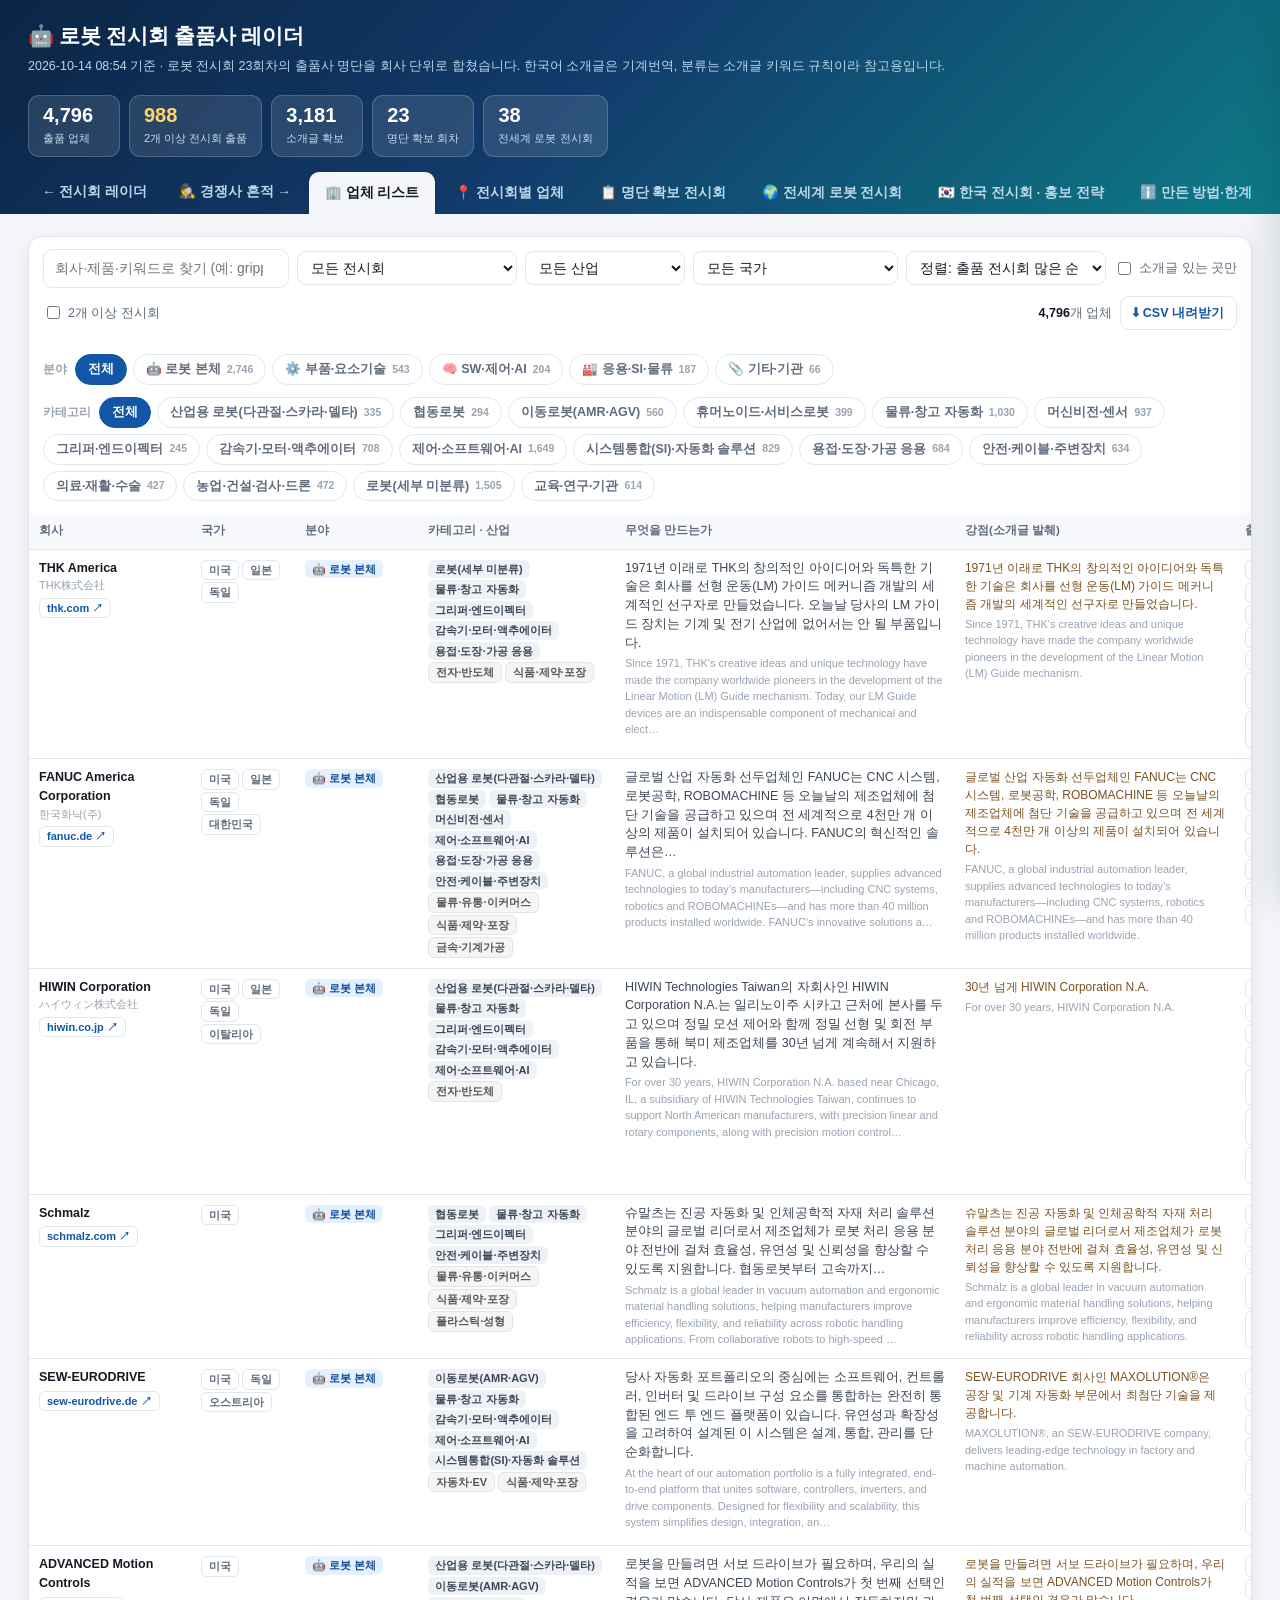
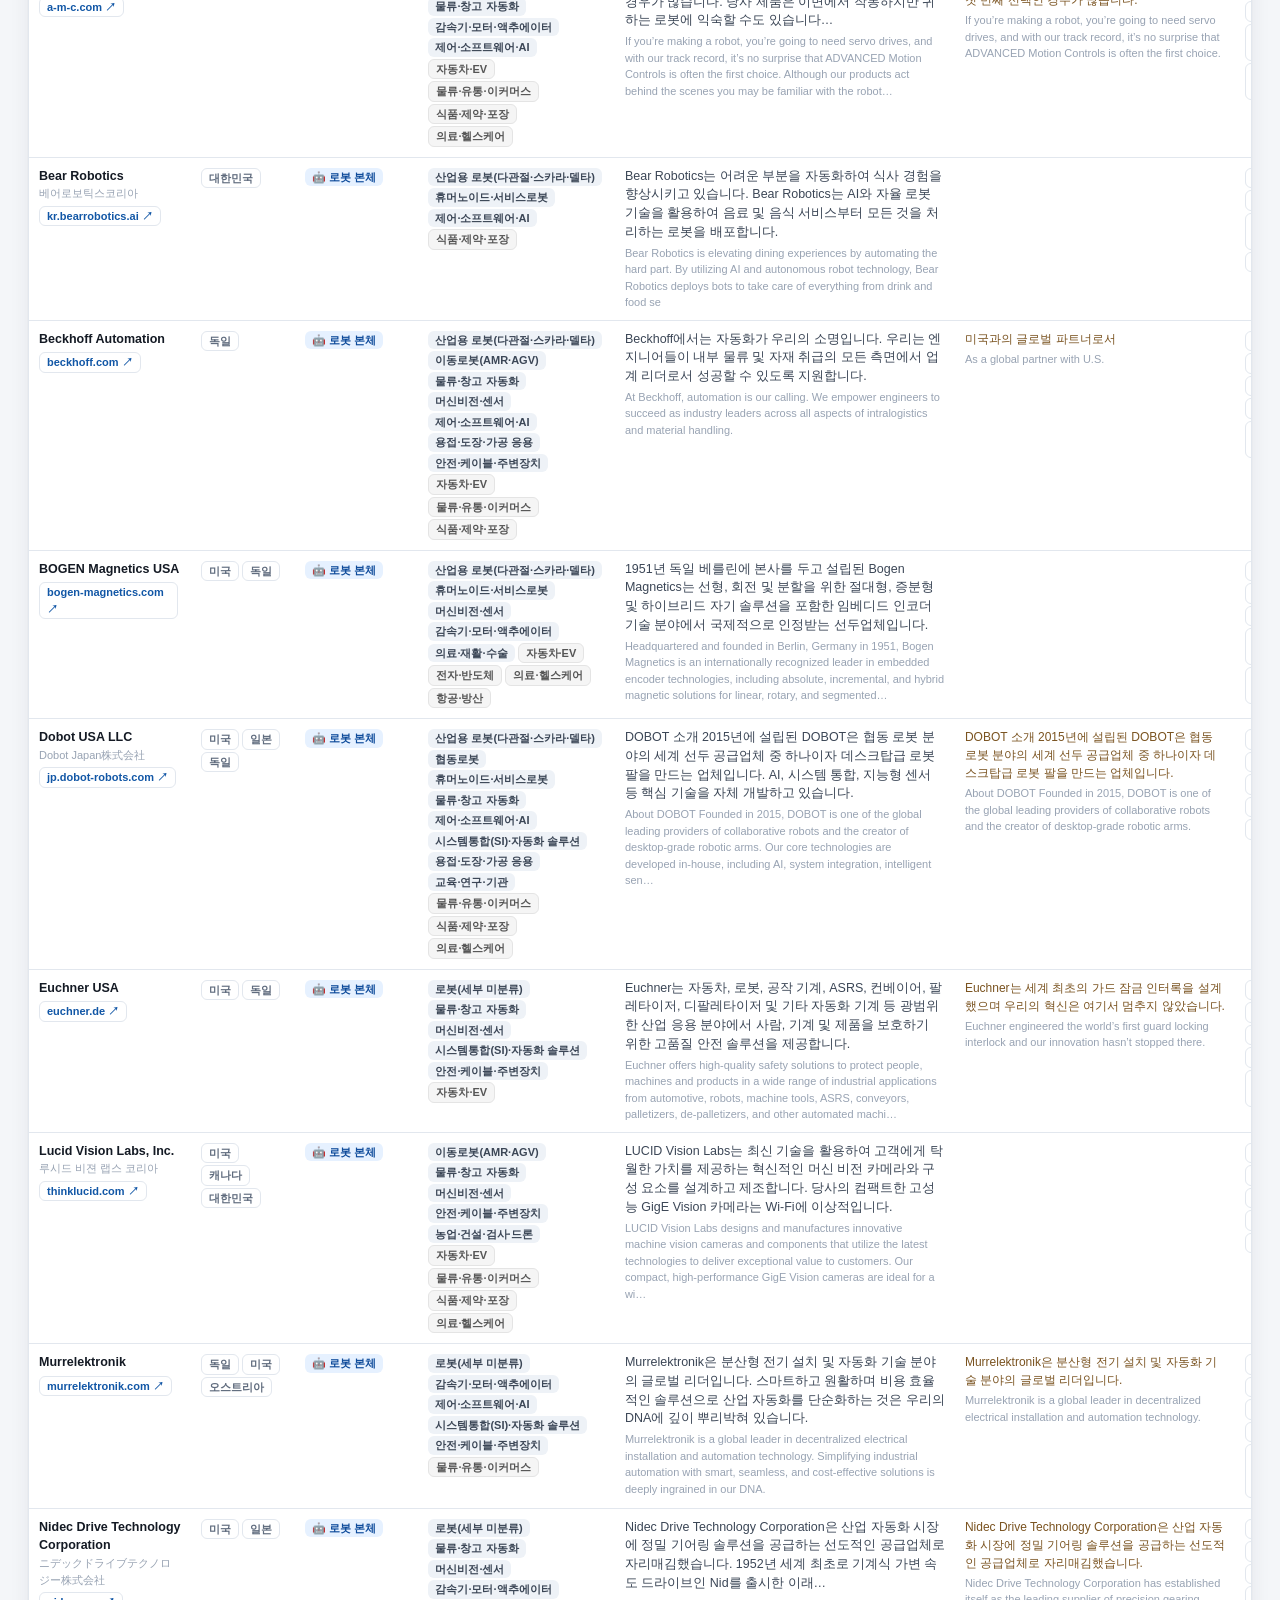
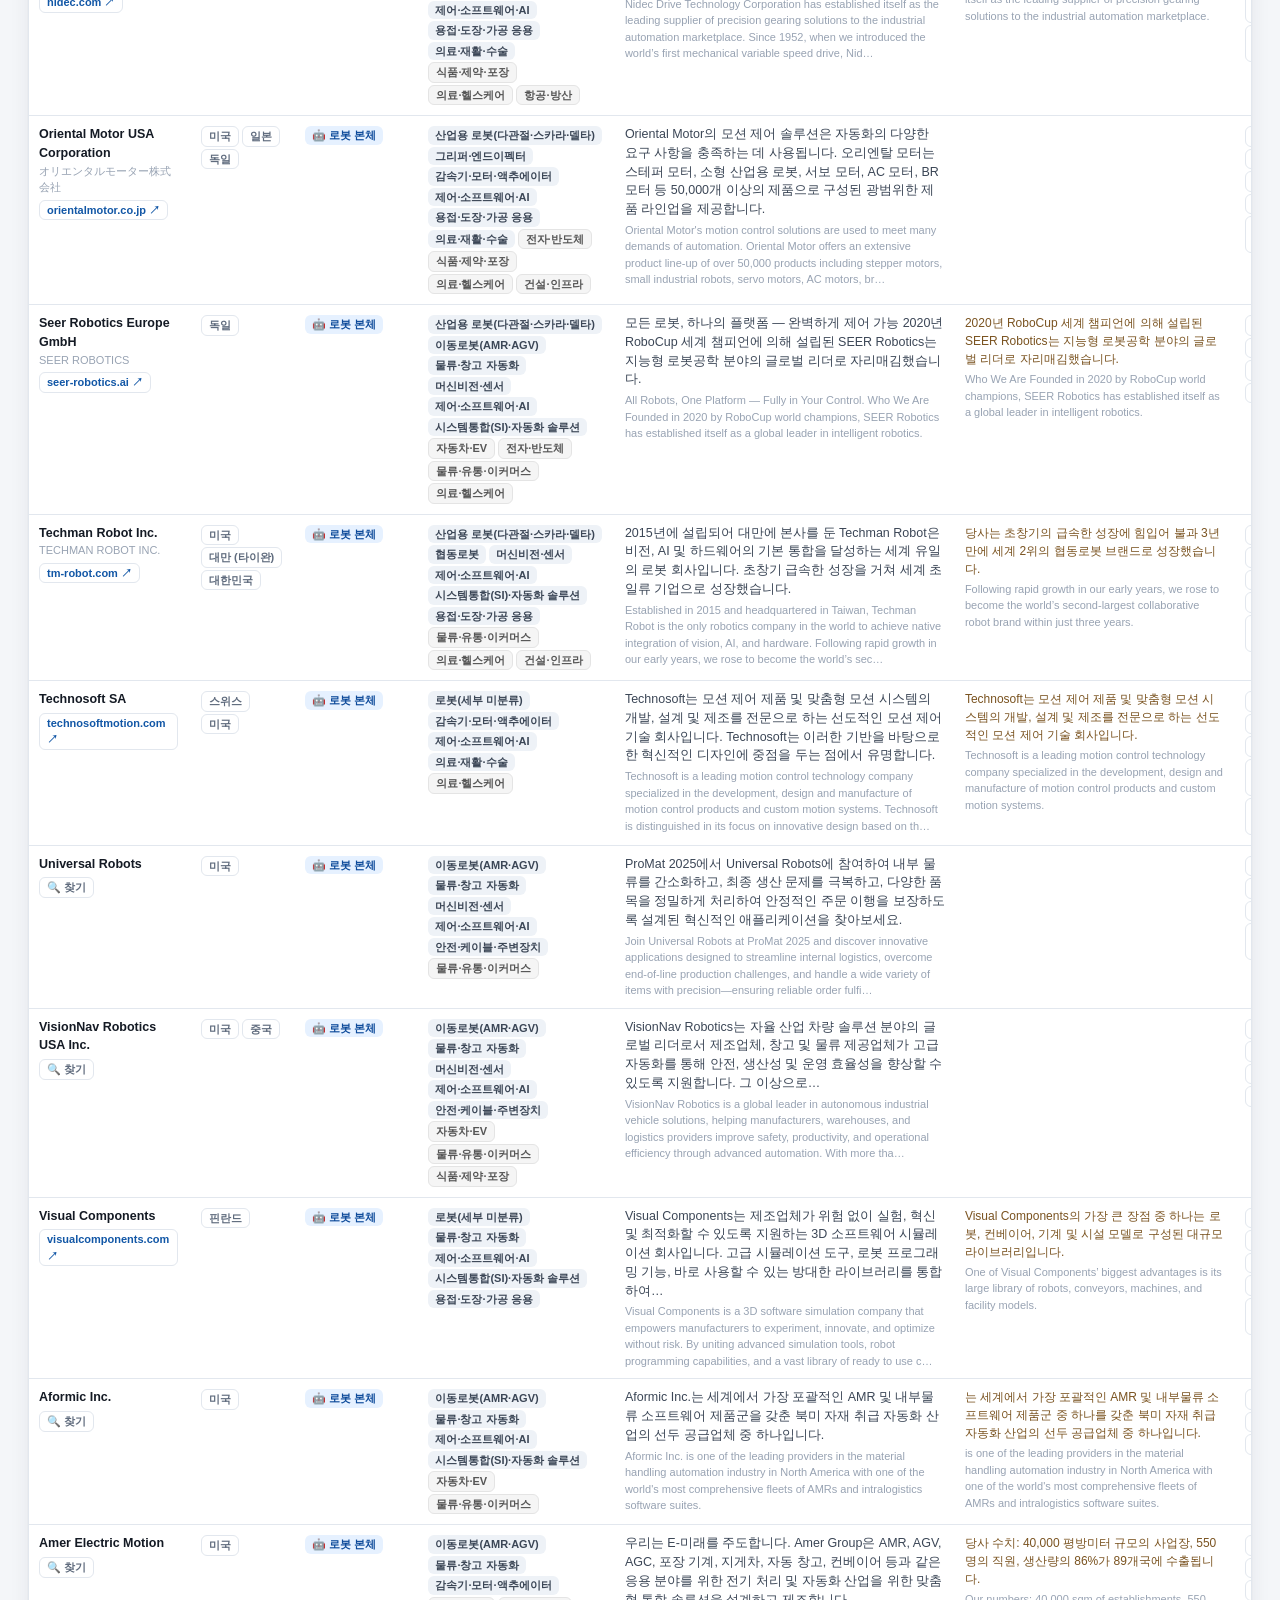
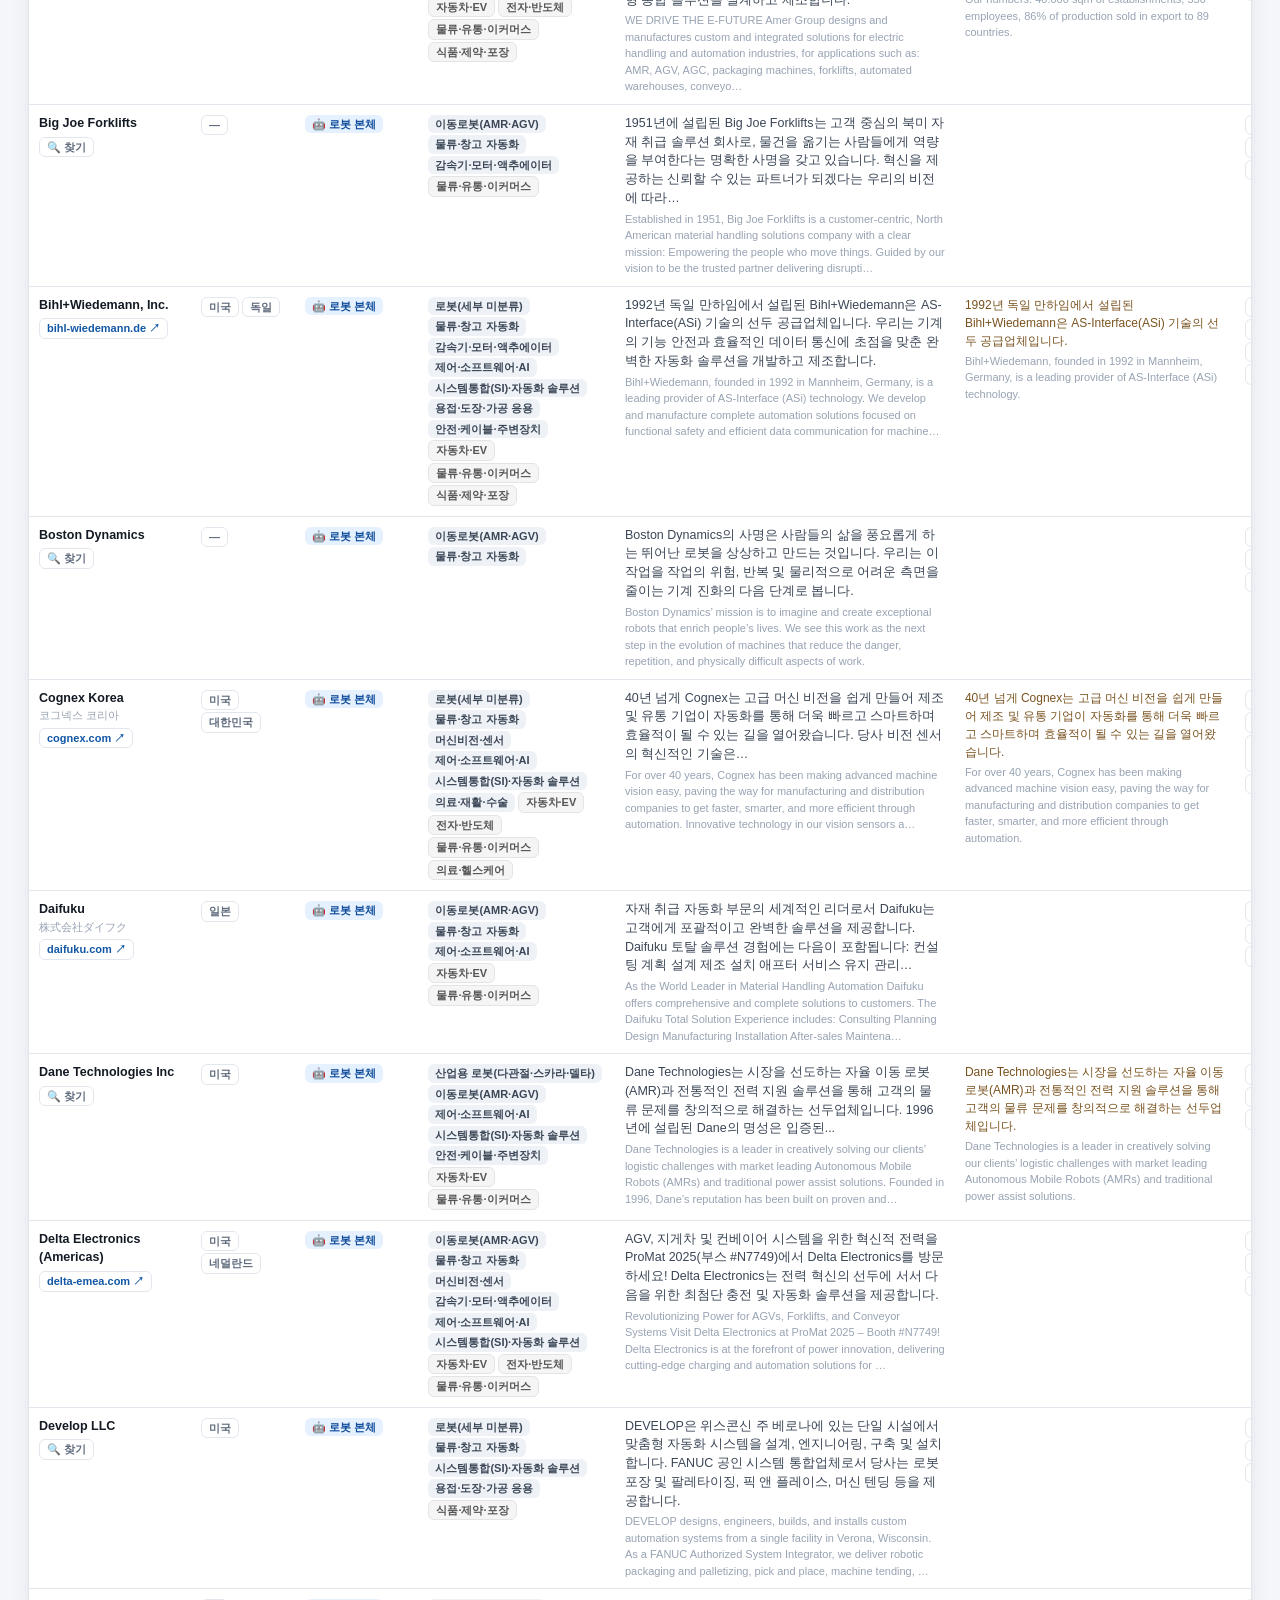
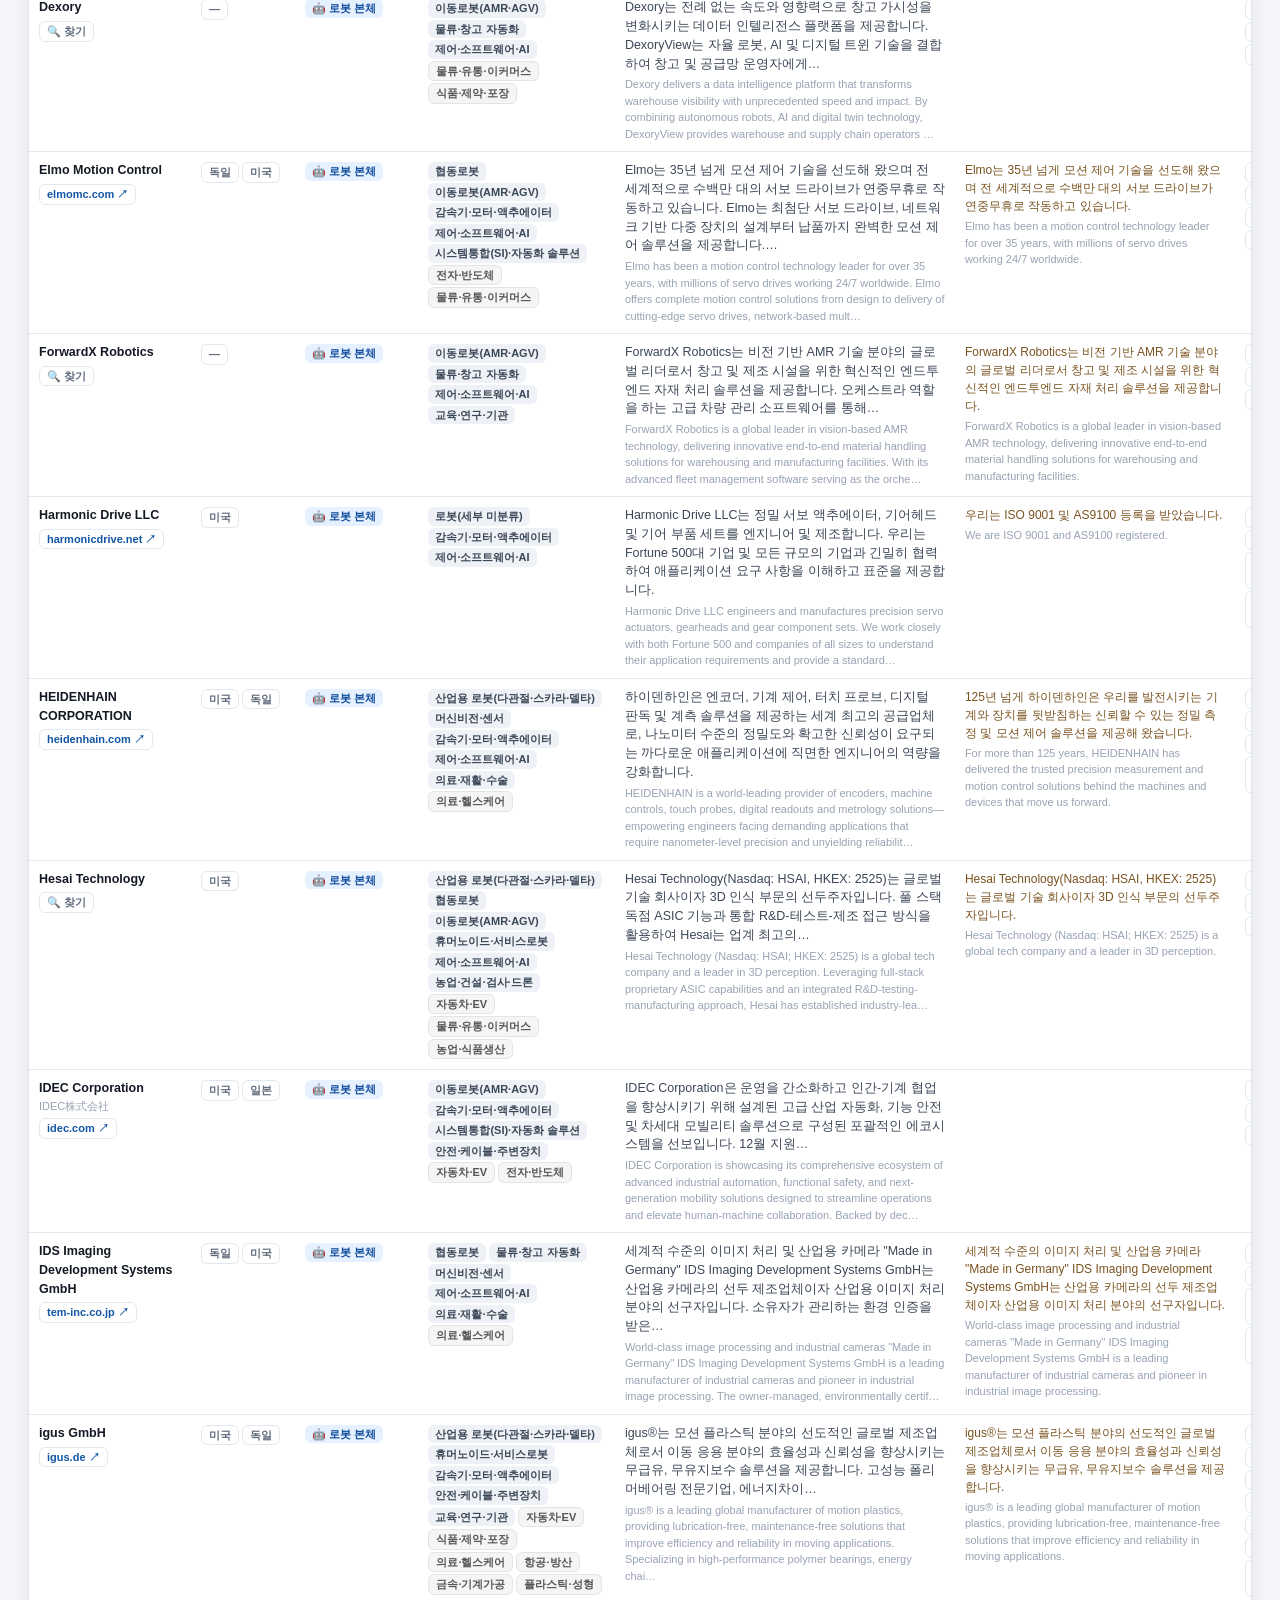
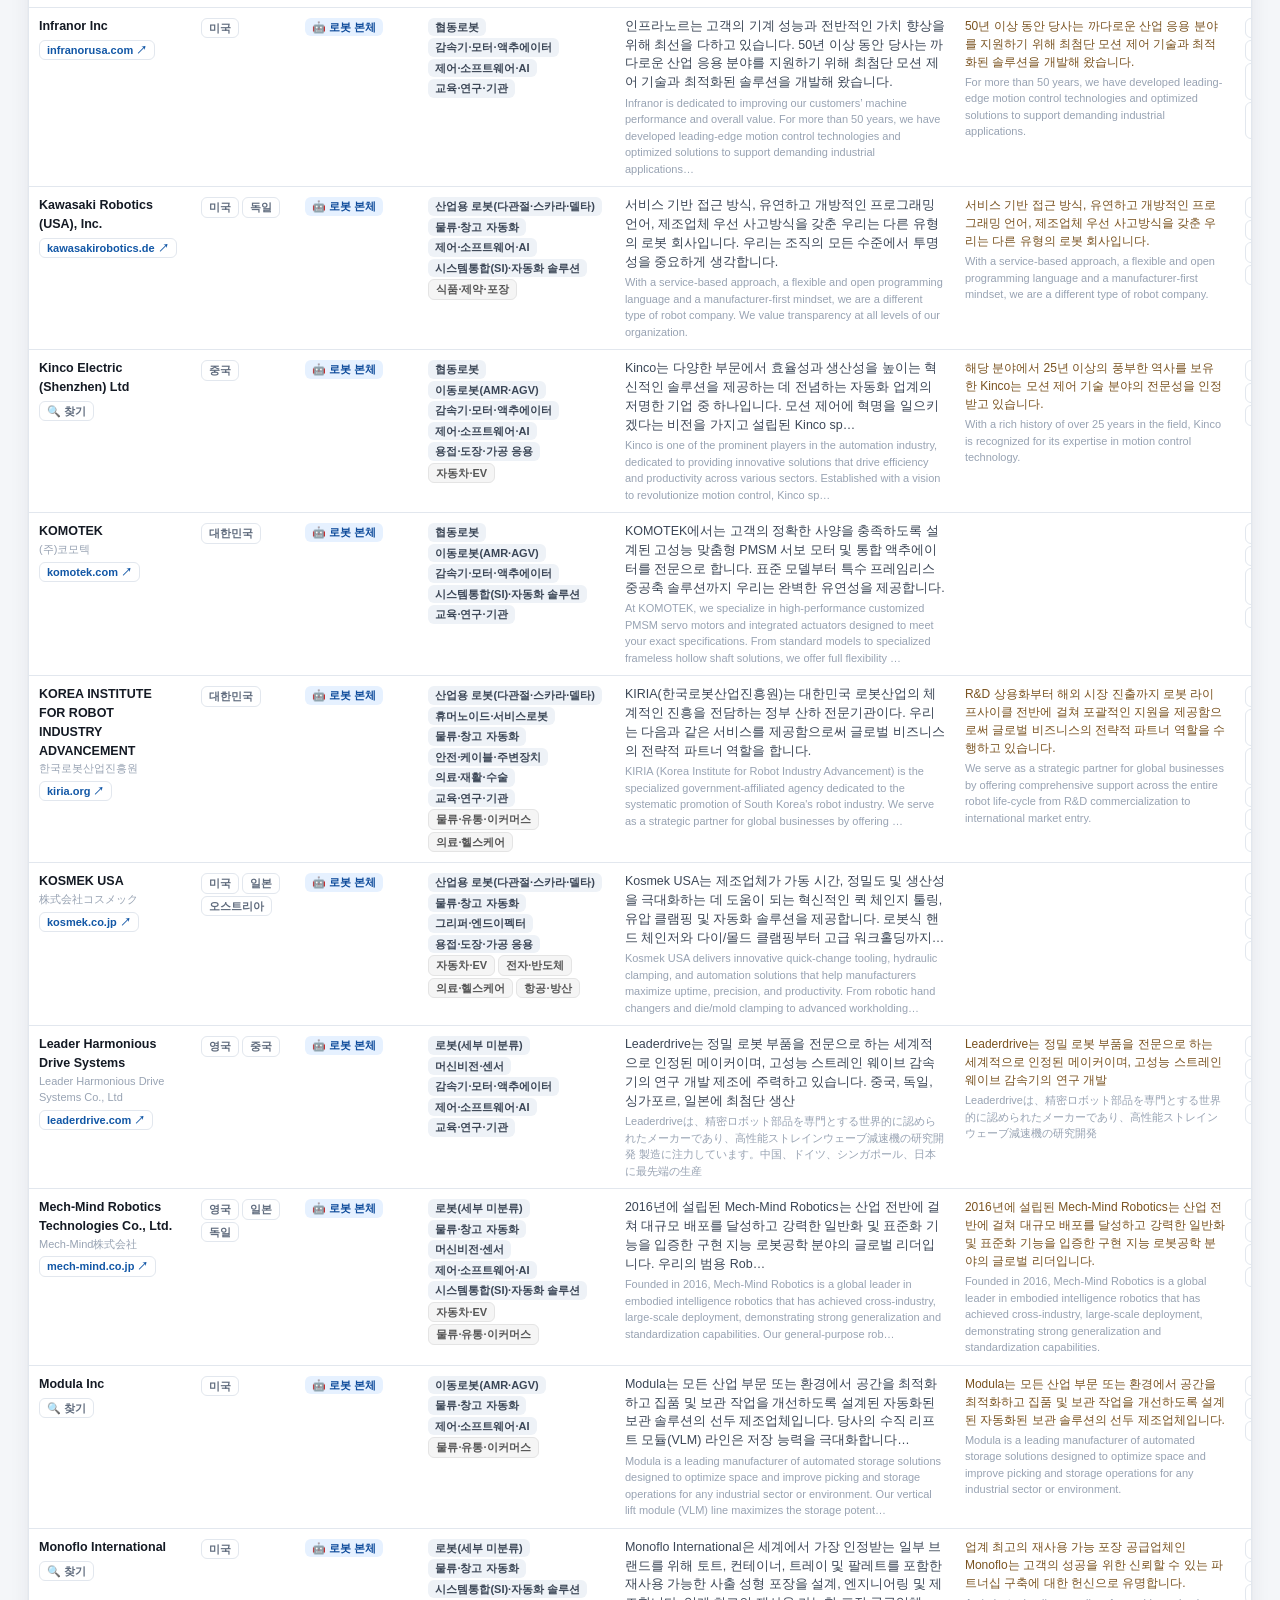
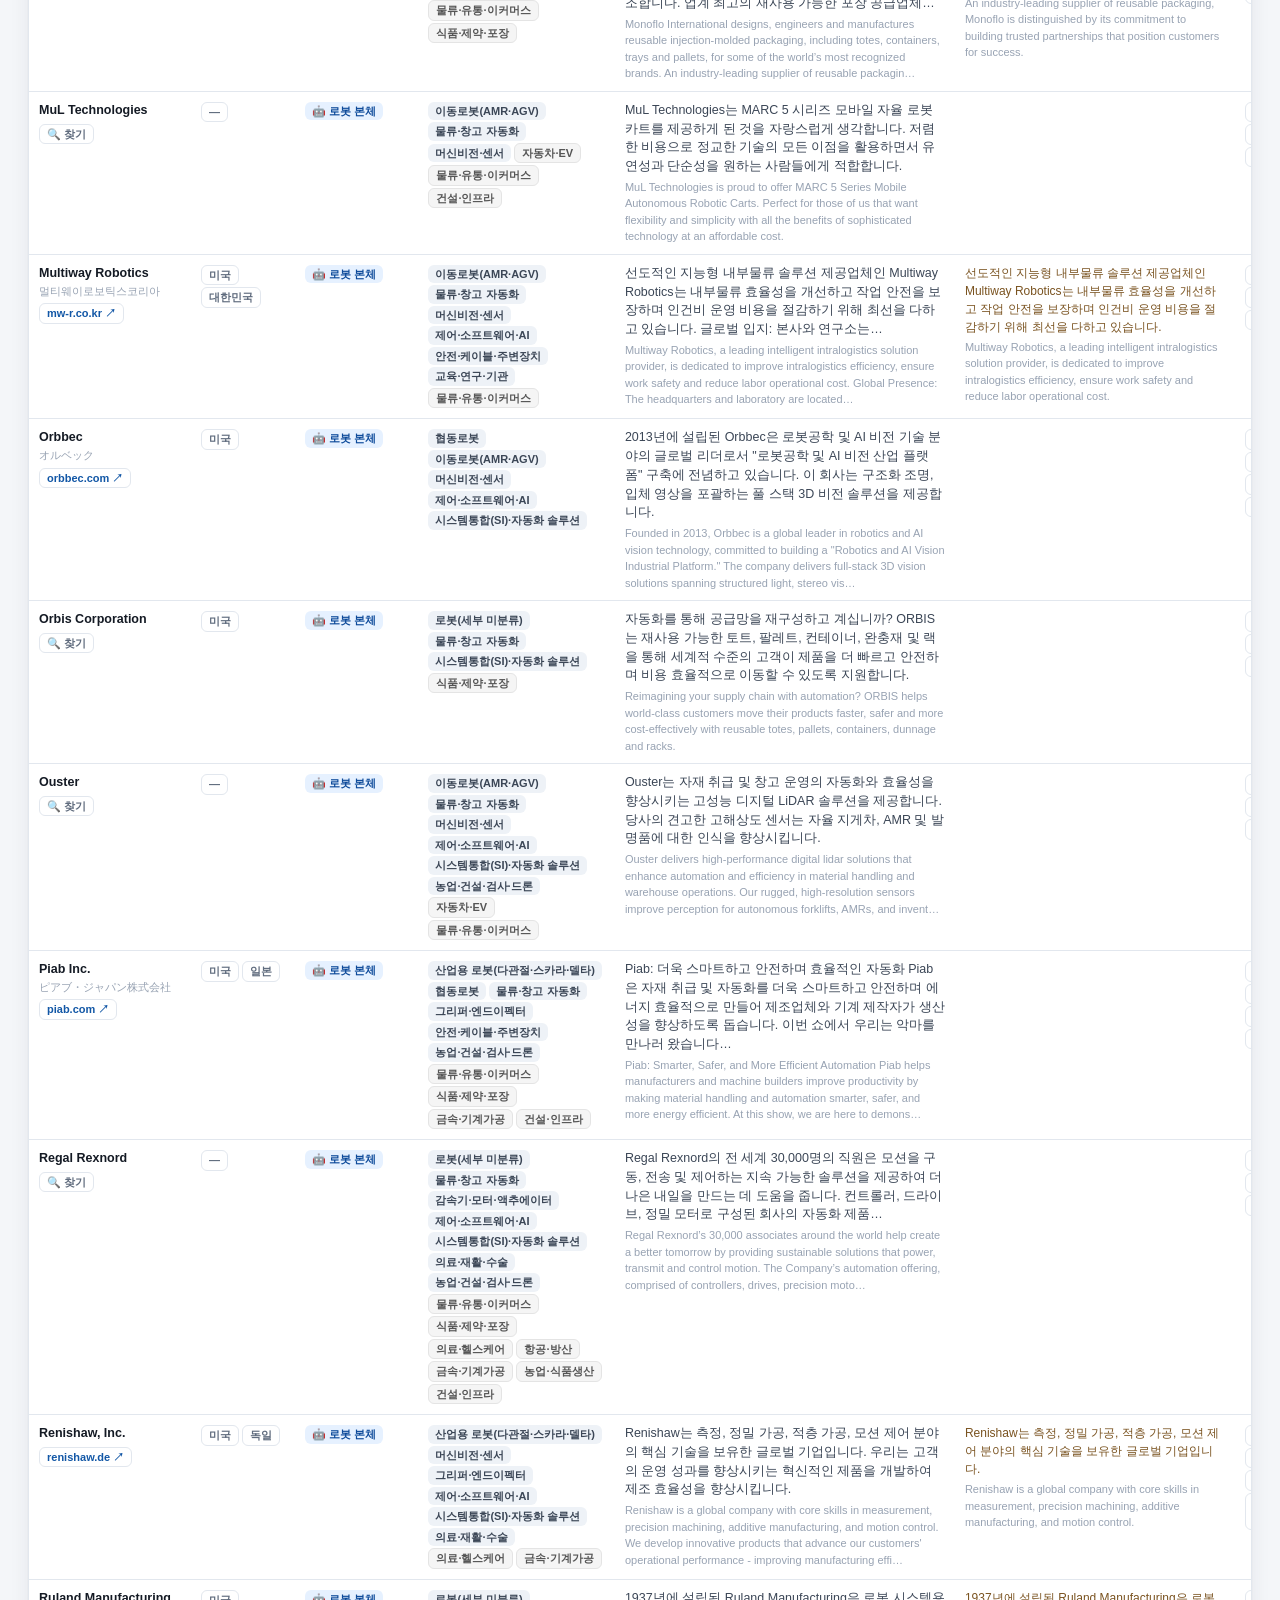
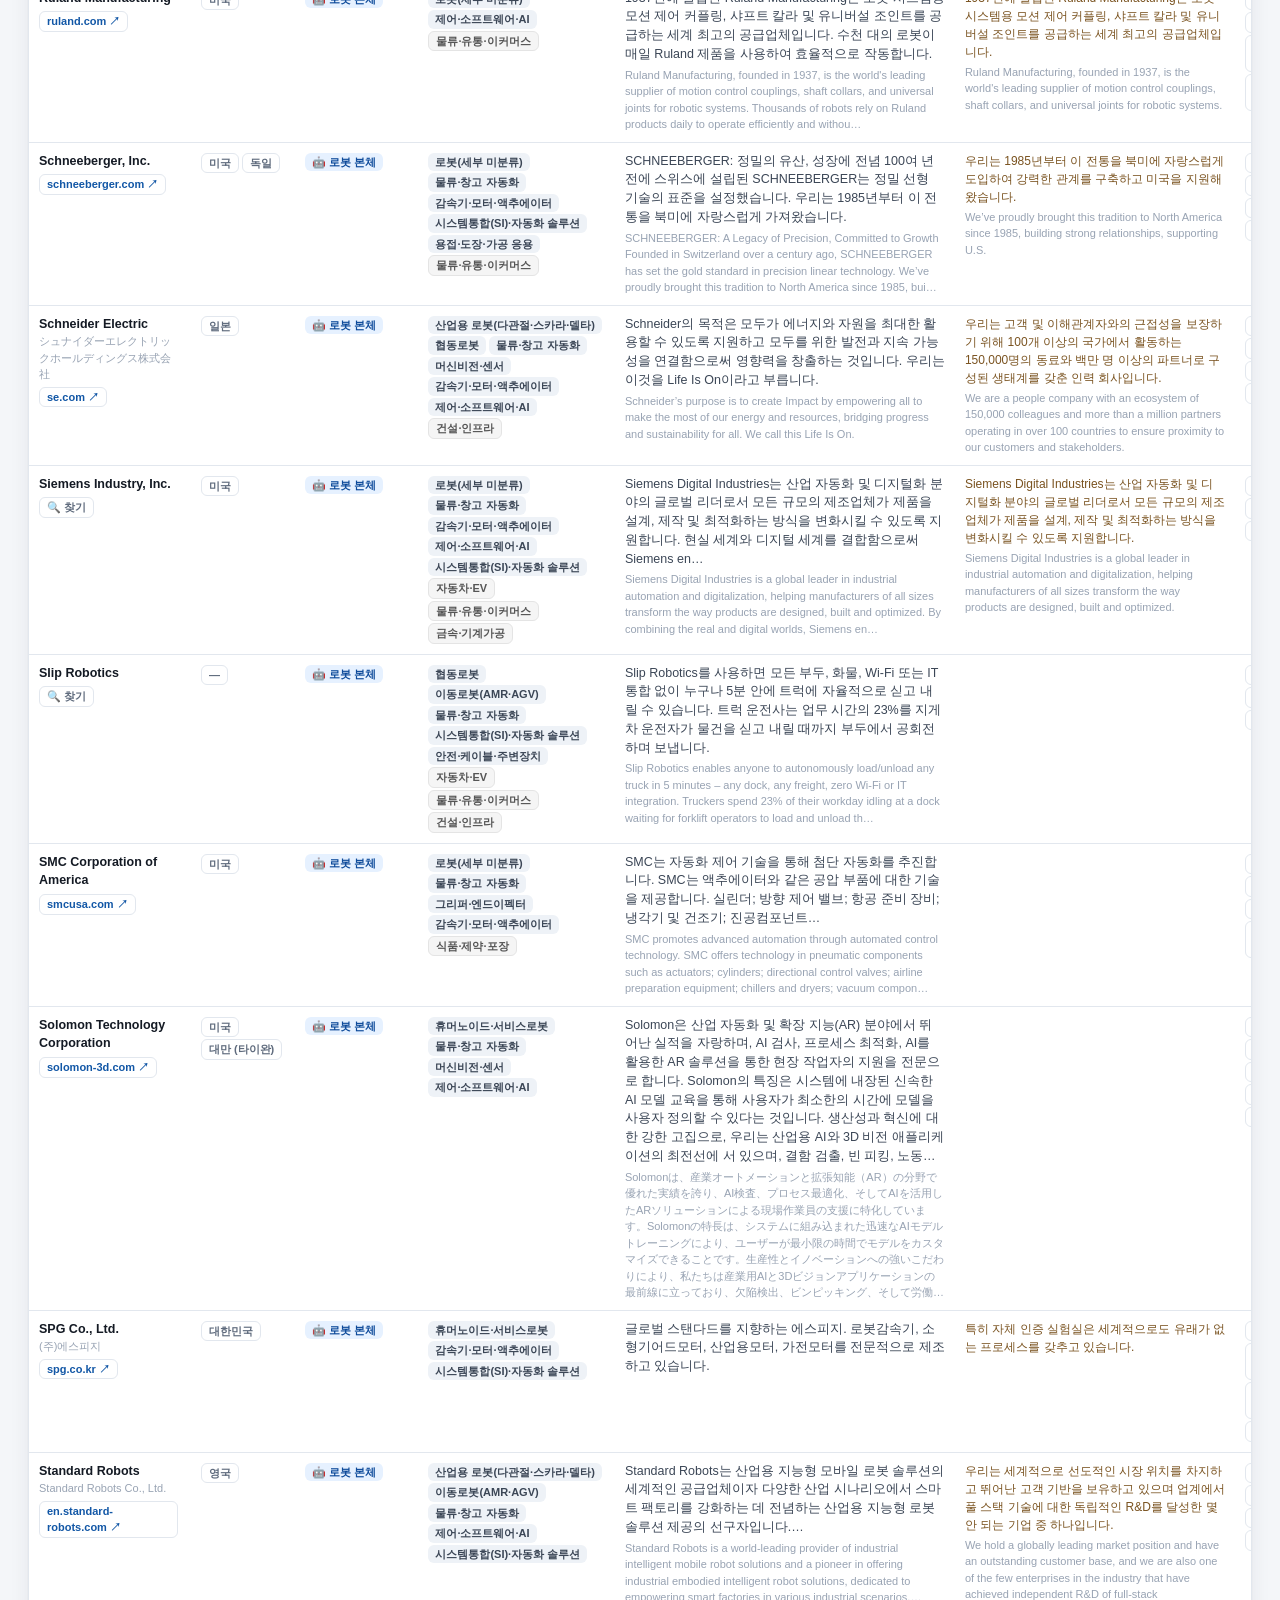
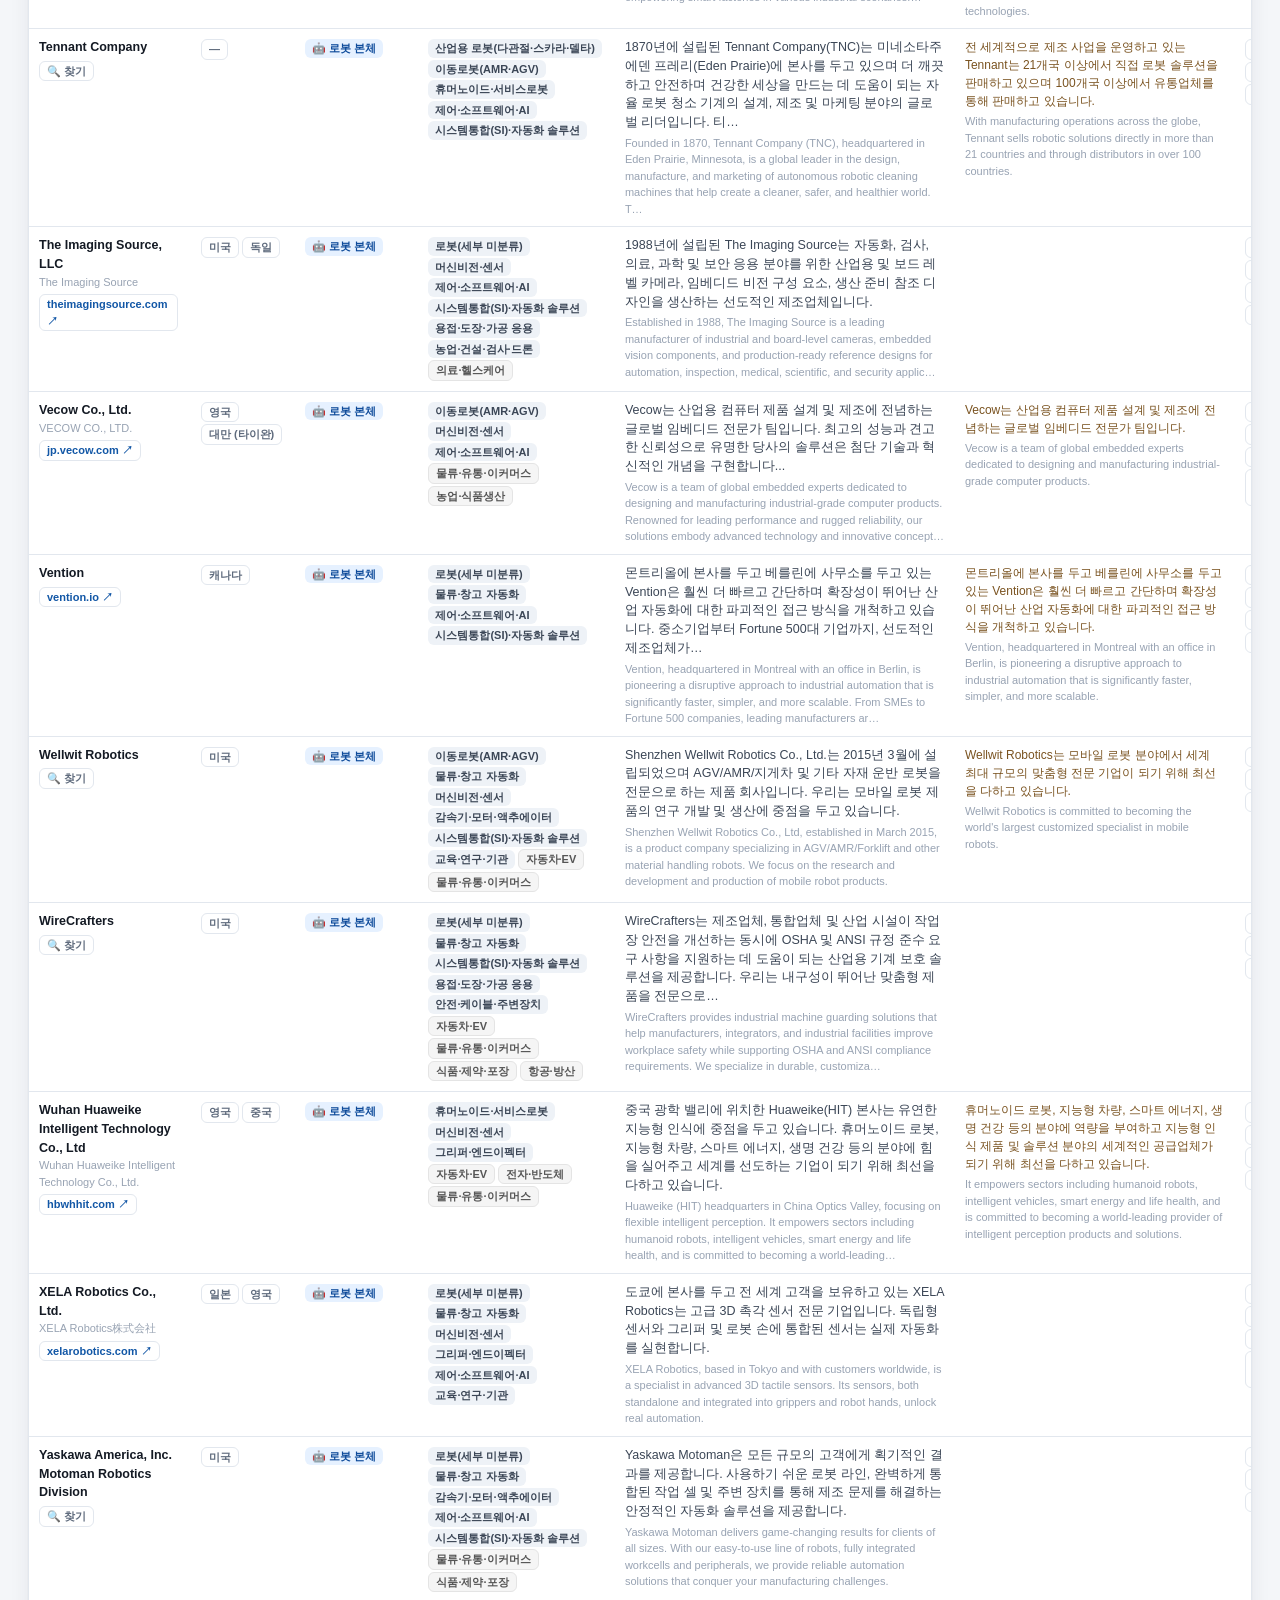
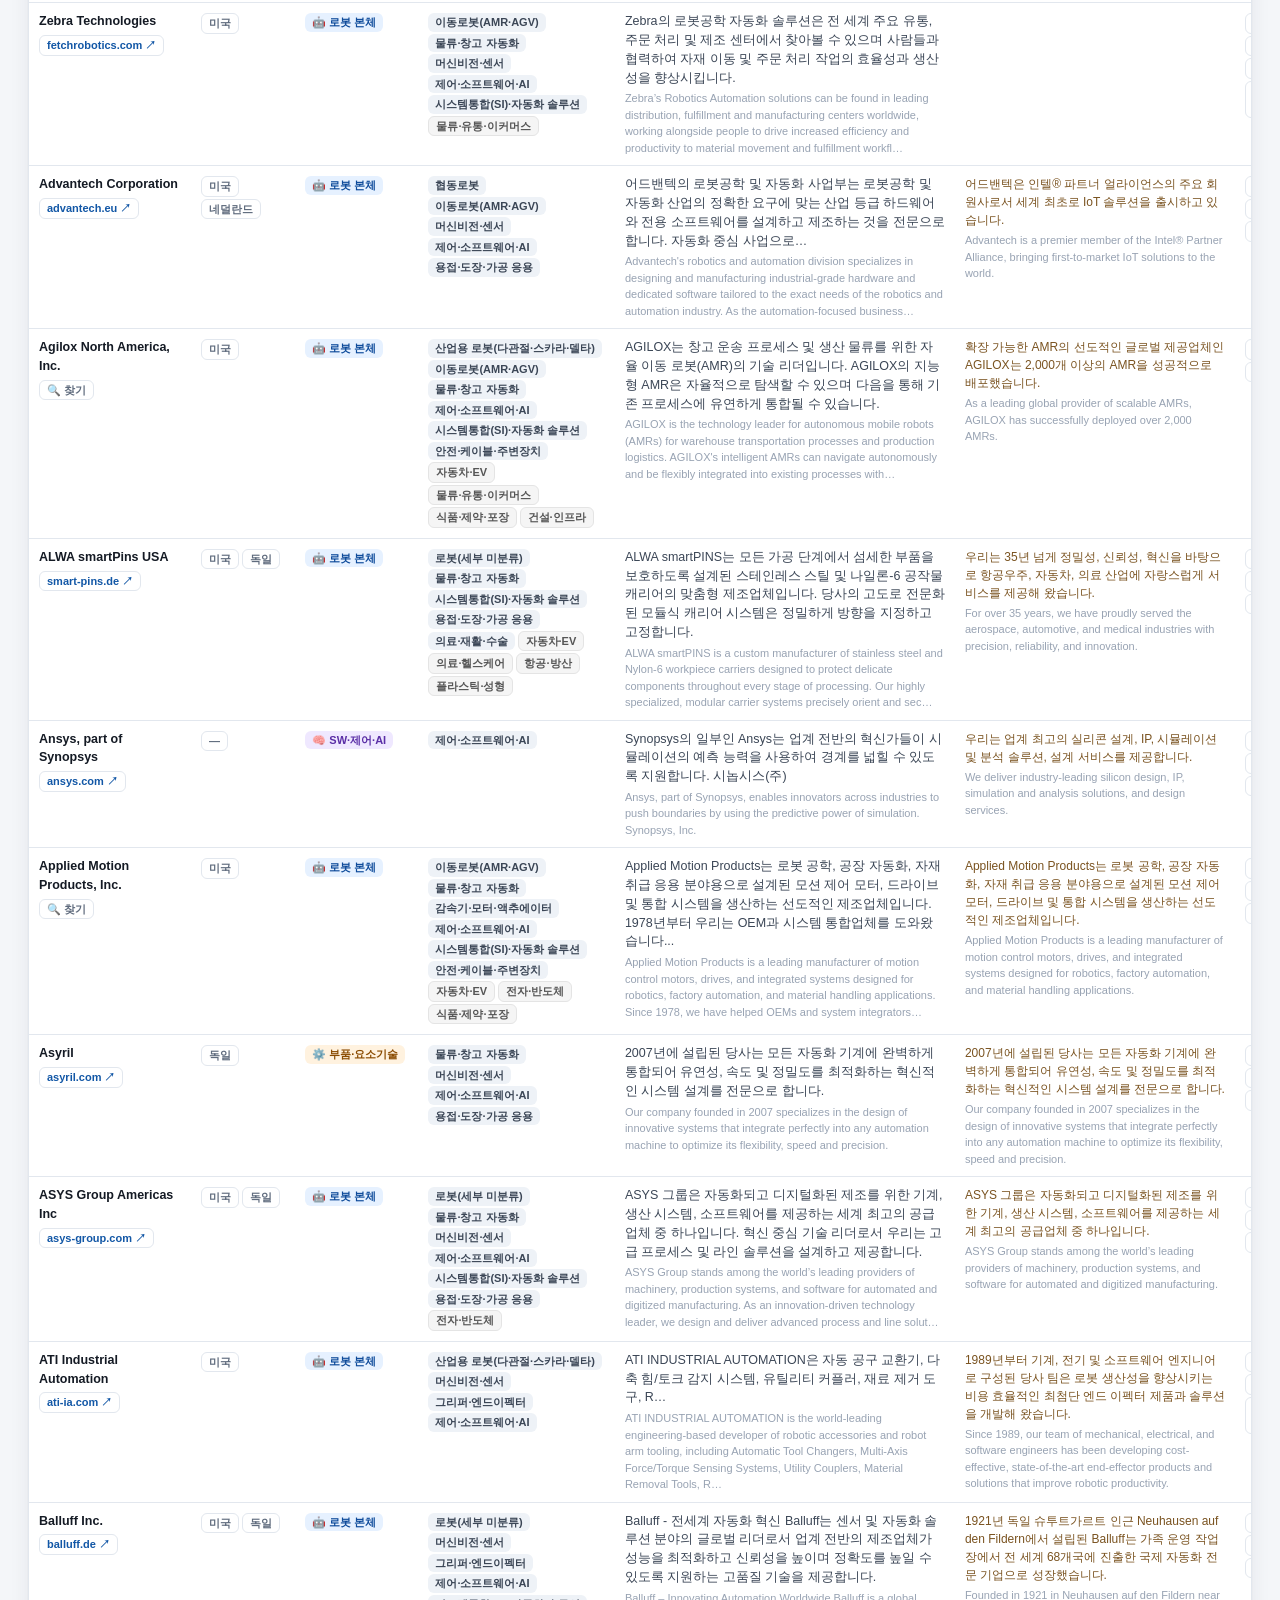
==== robots.html @ 95dfa9ca "데이터 갱신 2026-10-14" ====
<!DOCTYPE html>
<html lang="ko">
<head>
<meta charset="utf-8">
<meta name="viewport" content="width=device-width,initial-scale=1">
<title>로봇 전시회 출품사 레이더</title>
<link rel="stylesheet" href="styles.css?v=202610140946">
<link rel="stylesheet" href="robots.css?v=202610140946">
</head>
<body>
<header>
  <div class="hd-top">
    <div class="brand">
      <h1>🤖 로봇 전시회 출품사 레이더</h1>
      <p id="subline">불러오는 중…</p>
    </div>
    <div class="kpis" id="kpis"></div>
  </div>
  <nav class="tabs" id="tabs">
    <a class="tablink" href="index.html">← 전시회 레이더</a>
    <a class="tablink" href="traces.html">🕵️ 경쟁사 흔적 →</a>
    <button data-tab="co" class="on">🏢 업체 리스트</button>
    <button data-tab="byfair">📍 전시회별 업체</button>
    <button data-tab="fair">📋 명단 확보 전시회</button>
    <button data-tab="expo">🌍 전세계 로봇 전시회</button>
    <button data-tab="kr">🇰🇷 한국 전시회 · 홍보 전략</button>
    <button data-tab="how">ℹ️ 만든 방법·한계</button>
  </nav>
</header>

<main id="main"></main>

<div class="scrim" id="scrim"></div>
<aside class="drawer" id="drawer"></aside>

<script src="app-robots.js?v=202610140946"></script>
<script src="robots.js?v=202610140946"></script>
</body>
</html>
---- styles.css ----
:root{
  --bg:#f4f6f9; --card:#fff; --line:#e2e7ee; --ink:#141a24; --muted:#5f6b7d; --dim:#98a3b3;
  --brand:#1257a6; --brand-soft:#e8f1fb; --ok:#0f8a5f; --warn:#c77700; --danger:#cf3b3b;
  --kr:#1257a6; --ov:#0d7c86;
  --shadow:0 1px 2px rgba(15,30,60,.05), 0 6px 20px rgba(15,30,60,.07);
  --r:14px;
}
*{box-sizing:border-box}
body{margin:0;background:var(--bg);color:var(--ink);
  font-family:-apple-system,BlinkMacSystemFont,"Apple SD Gothic Neo","Pretendard","Noto Sans KR",sans-serif;
  font-size:14px;line-height:1.5;-webkit-font-smoothing:antialiased}
a{color:inherit;text-decoration:none}
button{font:inherit;cursor:pointer;color:inherit}

/* ---------- 헤더 ---------- */
header{background:linear-gradient(135deg,#0b2545,#123b6b 45%,#0d7c86);color:#fff;padding:20px 28px 0}
.hd-top{display:flex;align-items:flex-start;justify-content:space-between;gap:20px;flex-wrap:wrap;max-width:1480px;margin:0 auto}
.brand h1{margin:0;font-size:21px;letter-spacing:-.3px}
.brand p{margin:5px 0 0;color:#bcd6ea;font-size:12.5px}
.kpis{display:flex;gap:9px;flex-wrap:wrap}
.kpi{background:rgba(255,255,255,.11);border:1px solid rgba(255,255,255,.18);border-radius:11px;
  padding:8px 14px;min-width:92px;color:#fff;text-align:left}
.kpi:hover{background:rgba(255,255,255,.2)}
.kpi b{display:block;font-size:20px;line-height:1.15}
.kpi span{font-size:11px;color:#c7dcef}
.kpi.hot b{color:#ffd66b}
.gsearch{max-width:1480px;margin:16px auto 0}
.gsbox{display:flex;align-items:center;gap:10px;background:rgba(255,255,255,.97);border-radius:12px;
  padding:0 14px;height:46px;box-shadow:0 4px 18px rgba(6,20,40,.22)}
.gsicon{font-size:15px;opacity:.65}
.gsbox input{flex:1;border:0;outline:0;background:transparent;font:inherit;font-size:14.5px;color:var(--ink);height:100%;min-width:0}
.gsbox input::-webkit-search-cancel-button{display:none}
#gclear{border:0;background:#eef1f5;color:var(--muted);border-radius:7px;width:24px;height:24px;font-size:12px}
.gchips{display:flex;align-items:center;gap:6px;flex-wrap:wrap;margin-top:10px}
.gchip{background:rgba(255,255,255,.13);border:1px solid rgba(255,255,255,.22);color:#dcebf7;
  border-radius:999px;padding:5px 11px;font-size:12px;font-weight:600;display:inline-flex;align-items:center;gap:6px}
.gchip:hover{background:rgba(255,255,255,.24)}
.gchip b{font-size:10.5px;color:#a9c9e4;font-weight:800}
.gchip.on{background:#fff;color:#123b6b;border-color:#fff}
.gchip.on b{color:var(--brand)}
.tabs{display:flex;gap:4px;max-width:1480px;margin:14px auto 0;overflow-x:auto;scrollbar-width:none}
.tabs::-webkit-scrollbar{display:none}
.tabs button{background:transparent;border:0;color:#bcd6ea;padding:11px 16px;border-radius:10px 10px 0 0;
  font-size:13.5px;font-weight:600;position:relative;top:1px;white-space:nowrap}
.tabs button:hover{color:#fff}
.tabs button.on{background:var(--bg);color:var(--ink)}
.tabs a.tablink{color:#ffd66b;padding:11px 14px;font-weight:700;font-size:13.5px;display:inline-flex;align-items:center;white-space:nowrap;margin-left:auto}
.tabs a.tablink:hover{color:#fff}

/* ---------- 레이아웃 ---------- */
main{max-width:1480px;margin:0 auto;padding:22px 28px 70px}
.sec-title{display:flex;align-items:baseline;gap:10px;margin:0 0 12px;flex-wrap:wrap}
.sec-title h2{margin:0;font-size:17px;letter-spacing:-.3px}
.sec-title small{color:var(--muted);font-size:12.5px}
.card{background:var(--card);border:1px solid var(--line);border-radius:var(--r);box-shadow:var(--shadow)}
.pad{padding:16px 18px}
.note{color:var(--muted);font-size:12.5px}
.empty{padding:44px 20px;text-align:center;color:var(--muted)}
.split{display:grid;grid-template-columns:minmax(0,1fr) 400px;gap:16px;align-items:start}
.split.wide{grid-template-columns:minmax(0,1fr) 340px}
@media(max-width:1080px){.split,.split.wide{grid-template-columns:minmax(0,1fr)}}

/* ---------- 필터 바 ---------- */
.filters{display:flex;flex-direction:column;gap:9px;margin-bottom:16px}
.frow{display:flex;gap:7px;flex-wrap:wrap;align-items:center}
.flabel{font-size:11px;font-weight:800;color:var(--dim);letter-spacing:.4px;min-width:52px}
.chip{background:#fff;border:1px solid var(--line);border-radius:999px;padding:5px 12px;font-size:12.5px;
  font-weight:600;color:var(--muted);display:inline-flex;align-items:center;gap:6px}
.chip:hover{border-color:#b9c6d8;color:var(--ink)}
.chip.on{background:var(--brand);border-color:var(--brand);color:#fff}
.chip.on b{color:#cfe3fa}
.chip b{font-size:10.5px;color:var(--dim);font-weight:800}
.seg{display:inline-flex;background:#e9edf3;border-radius:10px;padding:3px}
.seg button{border:0;background:transparent;border-radius:8px;padding:5px 12px;font-size:12.5px;font-weight:700;color:var(--muted)}
.seg button.on{background:#fff;color:var(--ink);box-shadow:0 1px 3px rgba(20,30,50,.12)}

/* ---------- 목록 ---------- */
.monthhead{display:flex;align-items:center;gap:10px;margin:22px 0 10px;font-weight:800;font-size:15px}
.monthhead:first-child{margin-top:4px}
.monthhead span{color:var(--dim);font-size:12px;font-weight:600}
.monthhead i{flex:1;height:1px;background:var(--line);font-style:normal}
.rows{display:flex;flex-direction:column;gap:8px}
.row{display:grid;grid-template-columns:76px minmax(0,1fr) auto;gap:14px;align-items:center;
  background:var(--card);border:1px solid var(--line);border-radius:12px;padding:11px 14px;text-align:left;width:100%}
.row:hover{border-color:#b9c6d8;box-shadow:var(--shadow)}
.daybox{text-align:center;border-radius:9px;background:#f1f5fa;padding:6px 2px;color:var(--brand)}
.daybox b{display:block;font-size:17px;line-height:1.1}
.daybox span{font-size:10.5px;color:var(--muted)}
.daybox.soon{background:#fdeee2;color:#b4530b}
.daybox.live{background:#e4f6ec;color:#0f8a5f}
.rtitle{font-weight:700;font-size:14.5px;letter-spacing:-.2px;display:flex;align-items:center;gap:7px;flex-wrap:wrap}
.rtitle em{font-style:normal;font-size:12px;color:var(--dim);font-weight:600}
.rmeta{color:var(--muted);font-size:12.3px;margin-top:3px;display:flex;gap:10px;flex-wrap:wrap;align-items:center}
.rright{display:flex;align-items:center;gap:8px;flex-shrink:0}
.flag{font-size:16px}
.tag{border-radius:999px;padding:2px 8px;font-size:11px;font-weight:700;background:#eef2f7;color:var(--muted);white-space:nowrap}
.tag.kr{background:#e8f1fb;color:var(--kr)}
.tag.past{background:#eef0f3;color:#5f6b7d}
.tag.ov{background:#e3f6f7;color:var(--ov)}
.tag.sup{background:#fff3d9;color:#8a5c00}
.tag.ufi{background:#efe9fb;color:#5b3fb5}
.tag.new{background:#e4f6ec;color:#0f8a5f}
.tag.apply{background:#ffe9e5;color:#c0392b}
.stars{color:#e0a400;font-size:12px;letter-spacing:-1px;white-space:nowrap}
.more{width:100%;margin-top:12px;background:#fff;border:1px dashed var(--line);border-radius:12px;padding:11px;
  color:var(--muted);font-weight:700}
.more:hover{border-color:var(--brand);color:var(--brand)}

/* ---------- 지도 ---------- */
.mapwrap{position:relative;background:linear-gradient(180deg,#f7fbff,#eef4fa);border-radius:var(--r);overflow:hidden}
.mapwrap svg{display:block;width:100%;height:auto}
.mapwrap path.cn{stroke:#fff;stroke-width:.6;cursor:pointer;transition:fill .12s}
.mapwrap path.cn:hover{fill:#96b9dd !important}
.mapwrap path.cn.on{stroke:#0b2545;stroke-width:1.2}
.mapwrap circle.dot{fill:#0d7c86;fill-opacity:.55;stroke:#fff;stroke-width:.8;cursor:pointer}
.maptip{position:fixed;z-index:60;background:#0b2545;color:#fff;border-radius:9px;padding:7px 11px;font-size:12.5px;
  pointer-events:none;box-shadow:0 8px 24px rgba(5,20,40,.3);max-width:260px}
.legend{display:flex;gap:12px;align-items:center;flex-wrap:wrap;margin-top:10px;color:var(--muted);font-size:12px}
.legend i{display:inline-block;width:18px;height:10px;border-radius:2px;margin-right:4px;vertical-align:-1px}

/* ---------- 달력 ---------- */
.calgrid{display:grid;grid-template-columns:repeat(7,minmax(0,1fr));gap:6px}
.calhead{font-size:11.5px;font-weight:800;color:var(--dim);text-align:center;padding:4px 0}
.calcell{min-height:96px;background:#fff;border:1px solid var(--line);border-radius:10px;padding:6px 7px;overflow:hidden}
.calcell.out{background:#f8fafc;opacity:.55}
.calcell.today{border-color:var(--brand);box-shadow:0 0 0 2px var(--brand-soft)}
.calday{font-size:11.5px;font-weight:800;color:var(--muted)}
.calday.sun{color:#cf3b3b}
.calev{display:block;width:100%;text-align:left;font-size:11px;border:0;background:#eef2f7;border-radius:5px;
  padding:2px 5px;margin-top:3px;white-space:nowrap;overflow:hidden;text-overflow:ellipsis;font-weight:600}
.calev.kr{background:#e8f1fb;color:var(--kr)}
.calev.ov{background:#e3f6f7;color:var(--ov)}
.calnav{display:flex;align-items:center;gap:8px}
.calnav button{background:#fff;border:1px solid var(--line);border-radius:9px;padding:5px 11px;font-weight:700}

/* ---------- 막대·표 ---------- */
.bars{display:flex;flex-direction:column;gap:6px}
.bar{display:grid;grid-template-columns:150px minmax(0,1fr) 54px;gap:10px;align-items:center;
  background:transparent;border:0;padding:3px 0;text-align:left;width:100%}
.bar:hover .barfill{filter:brightness(.92)}
.barname{font-size:12.8px;font-weight:700;white-space:nowrap;overflow:hidden;text-overflow:ellipsis}
.bartrack{display:block;background:#e9edf3;border-radius:6px;height:14px;overflow:hidden}
.barfill{display:block;height:100%;min-width:2px;background:linear-gradient(90deg,#1257a6,#0d7c86);border-radius:6px}
.barval{font-size:12px;color:var(--muted);text-align:right;font-variant-numeric:tabular-nums}
.bar.on .barname{color:var(--brand)}

/* ---------- 상세 서랍 ---------- */
.scrim{position:fixed;inset:0;background:rgba(10,20,35,.42);opacity:0;pointer-events:none;transition:opacity .18s;z-index:40}
.scrim.on{opacity:1;pointer-events:auto}
.drawer{position:fixed;top:0;right:0;height:100%;width:min(540px,100%);background:var(--bg);z-index:50;
  transform:translateX(102%);transition:transform .22s ease;overflow-y:auto;box-shadow:-12px 0 40px rgba(10,20,40,.18)}
.drawer.on{transform:none}
.dhead{background:linear-gradient(135deg,#0b2545,#12556b);color:#fff;padding:20px 22px}
.dhead h3{margin:0 0 6px;font-size:18px;letter-spacing:-.3px}
.dhead p{margin:0;color:#bcd6ea;font-size:12.5px}
.dclose{position:absolute;top:14px;right:16px;background:rgba(255,255,255,.16);border:0;color:#fff;
  border-radius:9px;width:30px;height:30px;font-size:14px}
.dbody{padding:18px 22px 60px;display:flex;flex-direction:column;gap:14px}
.dfacts{display:grid;grid-template-columns:76px minmax(0,1fr);gap:7px 12px;font-size:13px}
.dfacts dt{color:var(--dim);font-weight:700;font-size:12px}
.dfacts dd{margin:0}
.dlinks{display:flex;gap:8px;flex-wrap:wrap}
.dlink{background:var(--brand);color:#fff;border-radius:10px;padding:9px 14px;font-weight:700;font-size:13px}
.dlink.alt{background:#fff;color:var(--brand);border:1px solid var(--line)}
.dsum{background:#fff;border:1px solid var(--line);border-radius:12px;padding:14px 16px;font-size:13.2px;line-height:1.65}

/* ---------- 출처 ---------- */
.srcgrid{display:grid;grid-template-columns:repeat(auto-fill,minmax(280px,1fr));gap:12px}
.srccard{background:#fff;border:1px solid var(--line);border-radius:12px;padding:14px 16px}
.srccard b{font-size:14px}
.srccard .n{font-size:22px;font-weight:800;color:var(--brand)}
.srccard.bad{border-color:#f3c4c4;background:#fff7f7}

@media(max-width:720px){
  header{padding:16px 16px 0}
  main{padding:16px 16px 60px}
  .row{grid-template-columns:58px minmax(0,1fr);gap:10px}
  .rright{grid-column:2;justify-content:flex-start;flex-wrap:wrap}
  .bar{grid-template-columns:110px minmax(0,1fr) 46px}
  .calcell{min-height:64px}
  .kpi{min-width:78px;padding:7px 11px}
}

/* ---------- 경쟁사 ---------- */
.tag.riv{background:#ffe8f0;color:#a3185a}
.rivline{display:flex;gap:6px;flex-wrap:wrap;align-items:center;margin:-4px 0 4px 90px}
.rivbadge{background:#fff;border:1px solid #f0c7d8;color:#a3185a;border-radius:999px;padding:2px 9px;font-size:11.5px;font-weight:700}
.rivbadge.core{background:#a3185a;border-color:#a3185a;color:#fff}
.rivbadge b{font-weight:800;opacity:.85;font-size:11px}
.rivsearch{border:1px dashed var(--line);border-radius:999px;padding:2px 9px;font-size:11.5px;color:var(--muted);font-weight:600}
.rivsearch:hover{border-color:var(--brand);color:var(--brand)}
.chip.ghost{opacity:.62}
.lnk{color:var(--brand);font-weight:700;text-decoration:underline}
@media(max-width:720px){.rivline{margin-left:0}}

/* ---------- 경쟁사: 전시회 밀집도 카드 ---------- */
.frows{display:flex;flex-direction:column;gap:8px}
.frow-card{display:grid;grid-template-columns:78px minmax(0,1fr) 78px;gap:14px;align-items:center;
  background:var(--card);border:1px solid var(--line);border-radius:12px;padding:12px 14px;text-align:left;width:100%}
.frow-card:hover{border-color:#a3185a;box-shadow:var(--shadow)}
.frow-card.watch{border-color:#f0c7d8;background:#fffafc}
.fc-n{text-align:center;background:#ffe8f0;color:#a3185a;border-radius:10px;padding:8px 2px;font-size:20px;font-weight:800;line-height:1.05}
.fc-n em{display:block;font-style:normal;font-size:10.5px;font-weight:700;opacity:.8}
.fc-t{font-weight:800;font-size:14.5px;display:block}
.fc-m{display:block;color:var(--muted);font-size:12.3px;margin-top:2px}
.fc-d{text-align:center;color:var(--muted);font-weight:800;font-size:15px}
.fc-d em{display:block;font-style:normal;font-size:10.5px;font-weight:700;opacity:.7}
.discgrid{display:grid;grid-template-columns:repeat(auto-fill,minmax(250px,1fr));gap:10px}
.disccard{background:#fff;border:1px solid var(--line);border-radius:12px;padding:12px 14px}
.disccard b{font-size:13.5px}
.disccard .note{margin-top:6px;display:flex;gap:5px;flex-wrap:wrap}
.exlist{display:flex;flex-direction:column;gap:5px;margin-top:8px}
.exrow{display:flex;align-items:center;gap:8px;background:#fff;border:1px solid var(--line);
  border-radius:9px;padding:7px 11px;font-size:13px}
.exrow.riv{border-color:#f0c7d8;background:#fffafc;font-weight:700}
.exrow.conn{border-color:#dbe7f5;background:#fafcff}
.exrow>span:first-child{flex:1;min-width:0;overflow:hidden;text-overflow:ellipsis;white-space:nowrap}
.chip.core{border-color:#a3185a;color:#a3185a}
.chip.core.on{background:#a3185a;border-color:#a3185a;color:#fff}
---- robots.css ----
/* 로봇 전시회 출품사 레이더 — styles.css 위에 얹는 페이지 전용 스타일 */
.tabs a.tablink{color:#bcd6ea;padding:11px 14px;font-weight:700;font-size:13.5px;display:inline-flex;align-items:center}
.tabs a.tablink:hover{color:#fff}

.rtool{display:flex;gap:8px;flex-wrap:wrap;align-items:center;padding:12px 14px;margin-bottom:12px}
.rtool input[type=search]{flex:1;min-width:220px;border:1px solid var(--line);border-radius:9px;padding:8px 11px;font:inherit;outline:0}
.rtool input[type=search]:focus{border-color:var(--brand)}
.rtool select{border:1px solid var(--line);border-radius:9px;padding:7px 9px;font:inherit;background:#fff;color:var(--ink);max-width:220px}
.rtool label.ck{display:inline-flex;gap:5px;align-items:center;color:var(--muted);font-size:12.5px;white-space:nowrap}
.rtool .cnt{margin-left:auto;color:var(--muted);font-size:12.5px;white-space:nowrap}
.rtool .cnt b{color:var(--ink)}
.rbtn{border:1px solid var(--line);background:#fff;border-radius:9px;padding:7px 12px;font-size:12.5px;font-weight:700;color:var(--brand)}
.rbtn:hover{border-color:var(--brand)}
.rchips{display:flex;gap:6px;flex-wrap:wrap;padding:0 14px 12px}
.rchips .lbl{color:var(--dim);font-size:11.5px;font-weight:800;align-self:center;margin-right:2px}

.rtbl{width:100%;border-collapse:collapse;font-size:12.5px}
.rtbl th{position:sticky;top:0;background:#f7f9fc;color:var(--muted);font-size:11.5px;text-align:left;padding:9px 10px;border-bottom:1px solid var(--line);white-space:nowrap;z-index:1}
.rtbl td{padding:9px 10px;border-bottom:1px solid var(--line);vertical-align:top}
.rtbl tr.co{cursor:pointer}
.rtbl tr.co:hover td{background:#f4f8fd}
.rtbl .nm{font-weight:700;color:var(--ink);min-width:150px;max-width:210px}
.rtbl .nm small{display:block;color:var(--dim);font-weight:400;font-size:11px;white-space:normal}
.rtbl .nm .web{margin-top:3px}
.rtbl .nm .web .flink{font-weight:600}
.rtbl .what{color:#3b4656;min-width:340px;max-width:520px}
.rtbl .what small,.rtbl .str small{display:block;color:var(--dim);font-size:11px;margin-top:3px}
.rtbl .str{color:#7a5320;min-width:280px;max-width:420px;font-size:12px}
.rtbl .fairs{white-space:normal;min-width:130px;max-width:190px}
.rtbl .cats{max-width:220px}
.tag{display:inline-block;background:#eef2f7;border-radius:6px;padding:1px 7px;font-size:11px;margin:1px 3px 1px 0;color:#3b4656;white-space:nowrap}
.tag.body{background:#e6f1ff;color:#0d4a9a}
.tag.parts{background:#fff2df;color:#8a4b00}
.tag.sw{background:#efe8ff;color:#5a2ea6}
.tag.apply{background:#e4f6ee;color:#0f6b4a}
.tag.etc{background:#eef0f3;color:#5f6b7d}
.tag.ind{background:#f5f5f5;color:#555;border:1px solid #e4e4e4}
.tag.cc{background:#fff;border:1px solid var(--line);color:var(--muted)}
.flink{display:inline-block;background:#fff;border:1px solid var(--line);border-radius:6px;padding:1px 7px;font-size:11px;margin:1px 3px 1px 0;color:var(--brand);font-weight:700}
.flink:hover{border-color:var(--brand)}
.flink.hist{color:#5f6b7d;font-weight:600}
.flink em{font-style:normal;color:var(--dim);font-weight:400;margin-left:3px}
.tblwrap{overflow-x:auto}
.morebar{text-align:center;padding:14px}
.note{color:var(--muted);font-size:12.5px;margin:0 0 12px}
.note b{color:var(--ink)}

.fgrid{display:grid;grid-template-columns:repeat(auto-fill,minmax(320px,1fr));gap:12px}
.fcard{padding:14px 16px}
.fcard h3{margin:0 0 4px;font-size:15px}
.fcard .meta{color:var(--muted);font-size:12px;margin-bottom:8px}
.fcard .nums{display:flex;gap:14px;margin:8px 0}
.fcard .nums b{display:block;font-size:18px;line-height:1.1}
.fcard .nums span{font-size:11px;color:var(--muted)}
.fcard .err{color:var(--danger);font-size:12px}
.kind{display:inline-block;border-radius:6px;padding:1px 7px;font-size:11px;font-weight:700}
.kind.confirmed{background:#e4f6ee;color:#0f6b4a}
.kind.history{background:#eef0f3;color:#5f6b7d}
.kind.no{background:#fdecec;color:#b32d2d}

.etbl td.core{font-weight:700}
.etbl td.dim{color:var(--dim)}

.how{padding:18px 22px;line-height:1.7;max-width:900px}
.how h3{margin:18px 0 6px;font-size:15px}
.how ul{margin:0;padding-left:20px}

/* 드로어(업체 상세) — 헤더·닫기 버튼은 styles.css 것을 그대로 쓴다 */
.dbody h4{margin:6px 0 2px;font-size:11.5px;color:var(--muted);letter-spacing:.4px}
.dbody p{margin:0;white-space:pre-wrap;font-size:13px}
.dbody .desc{background:#fff;border:1px solid var(--line);border-radius:10px;padding:10px 12px}
.dbody .strl{margin:0;padding-left:18px;color:#7a5320;font-size:13px}
@media (max-width:720px){
  .rtbl .what,.rtbl .str{max-width:none}
  .rtool .cnt{margin-left:0}
}
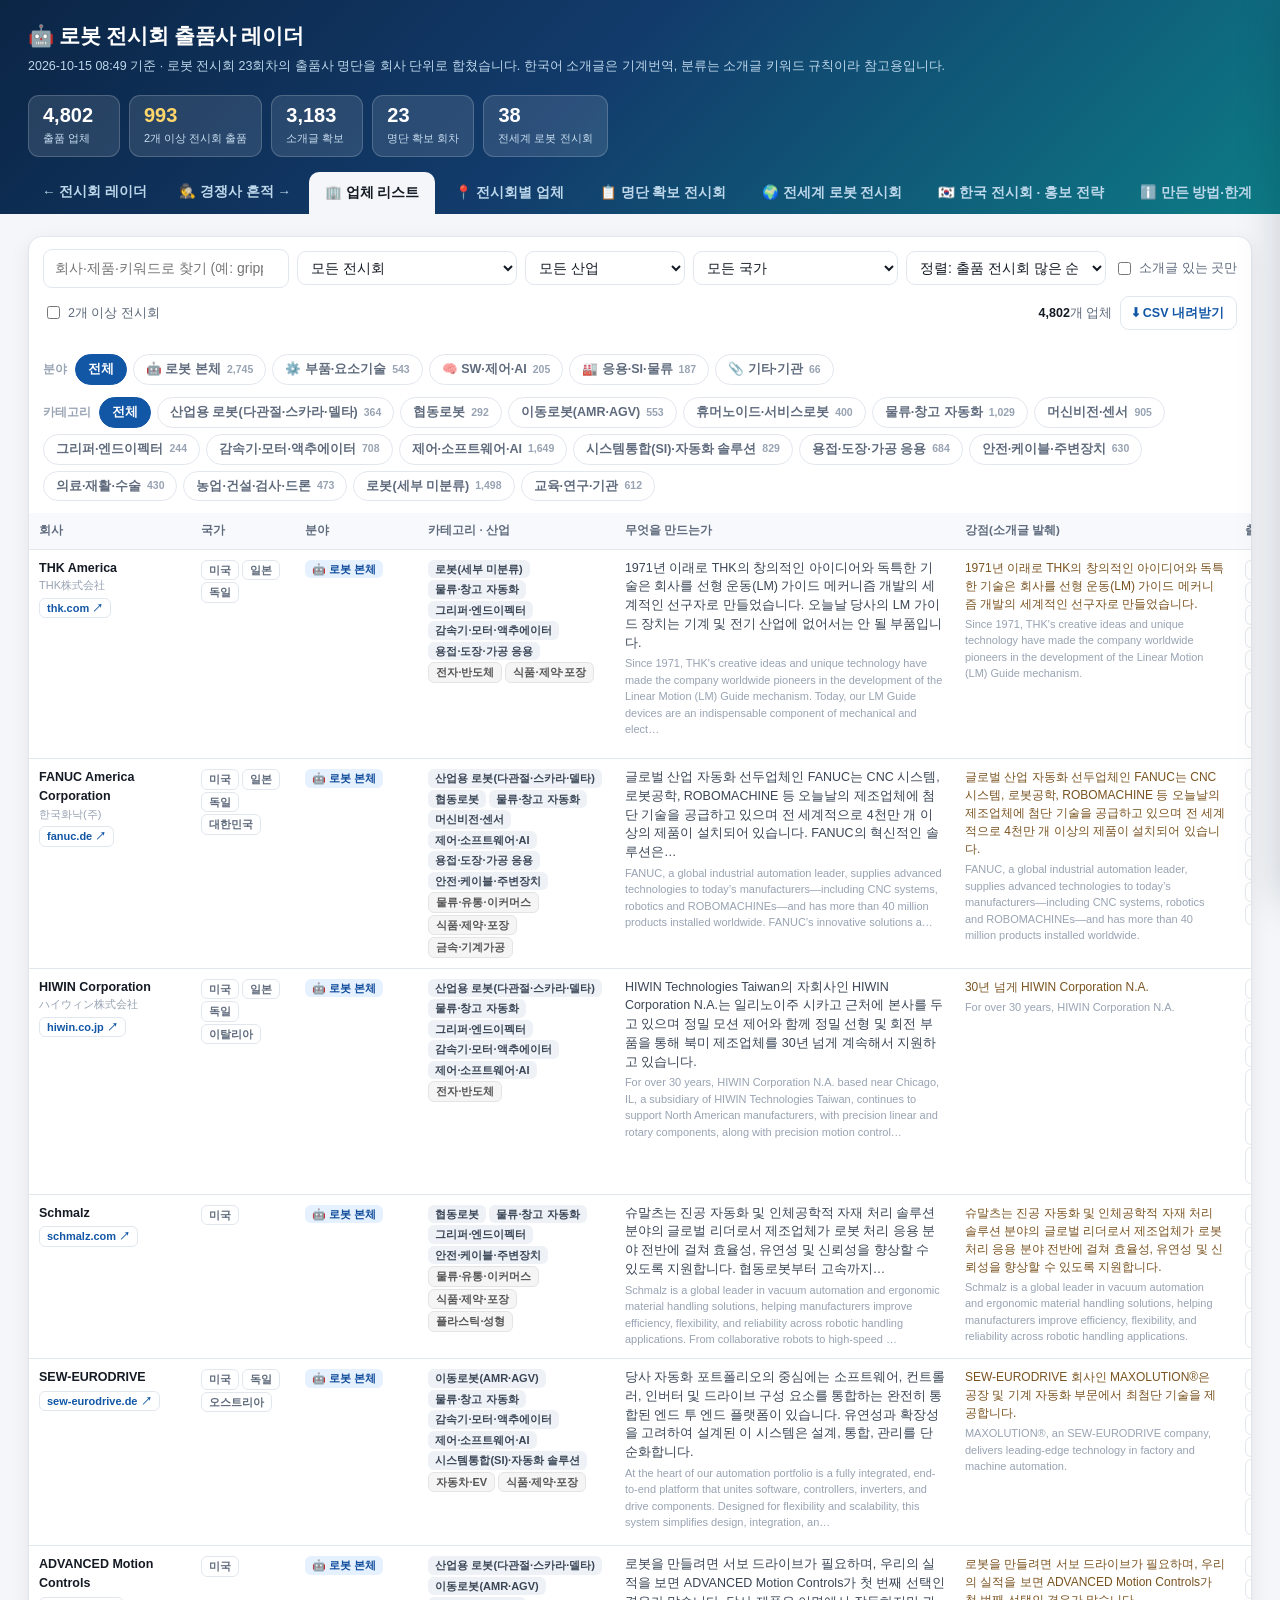
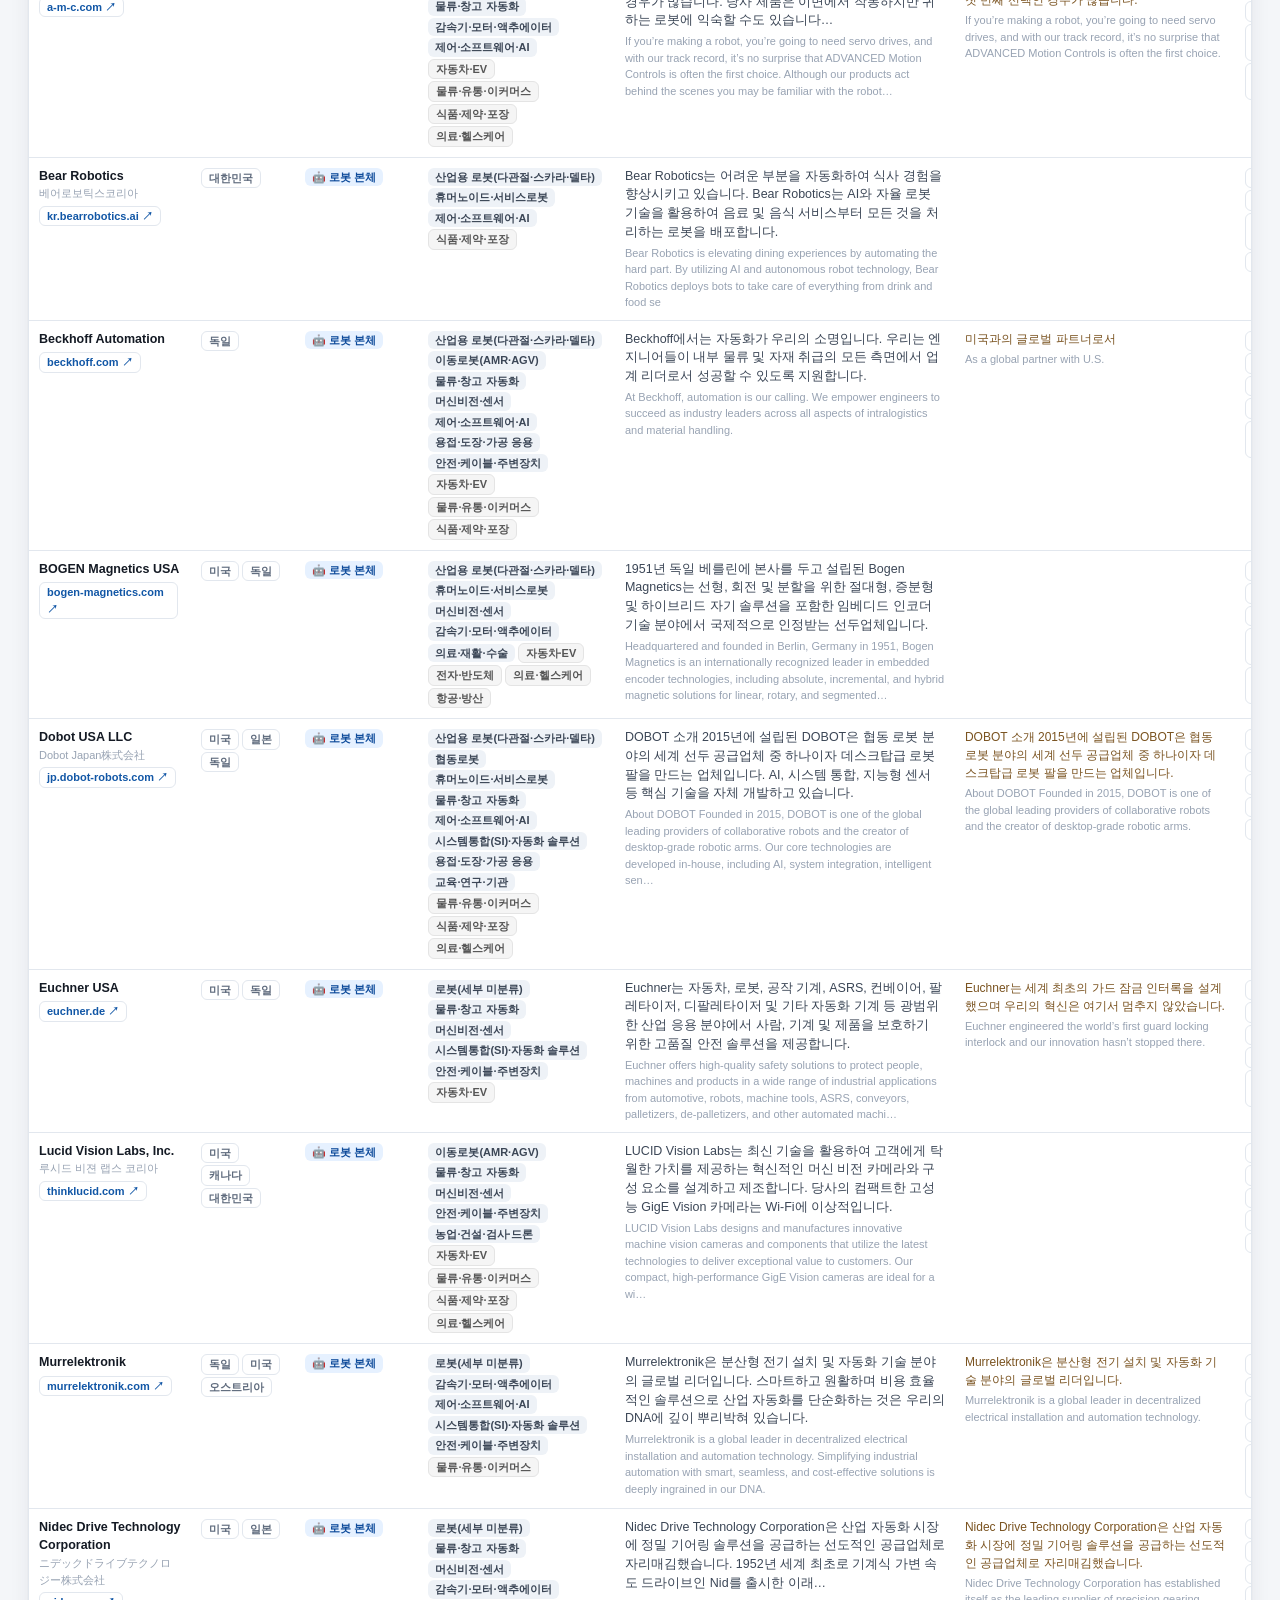
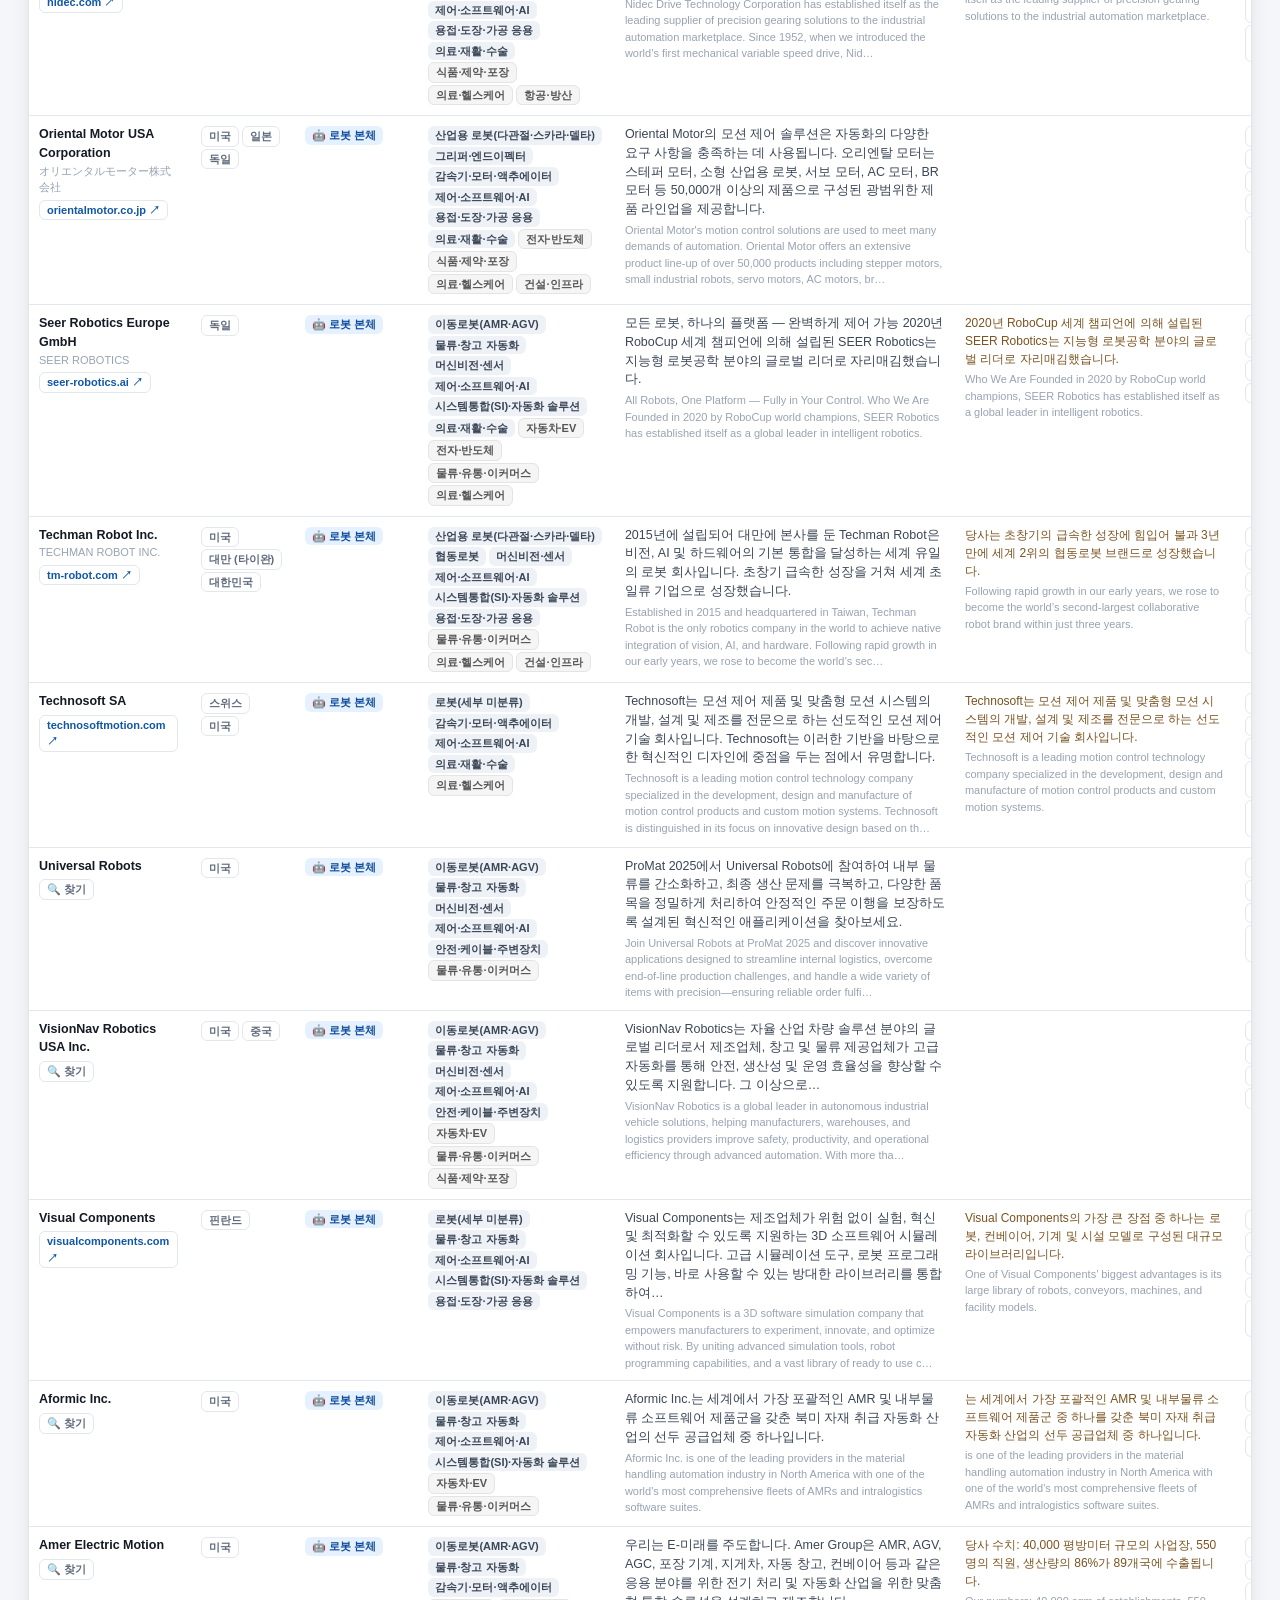
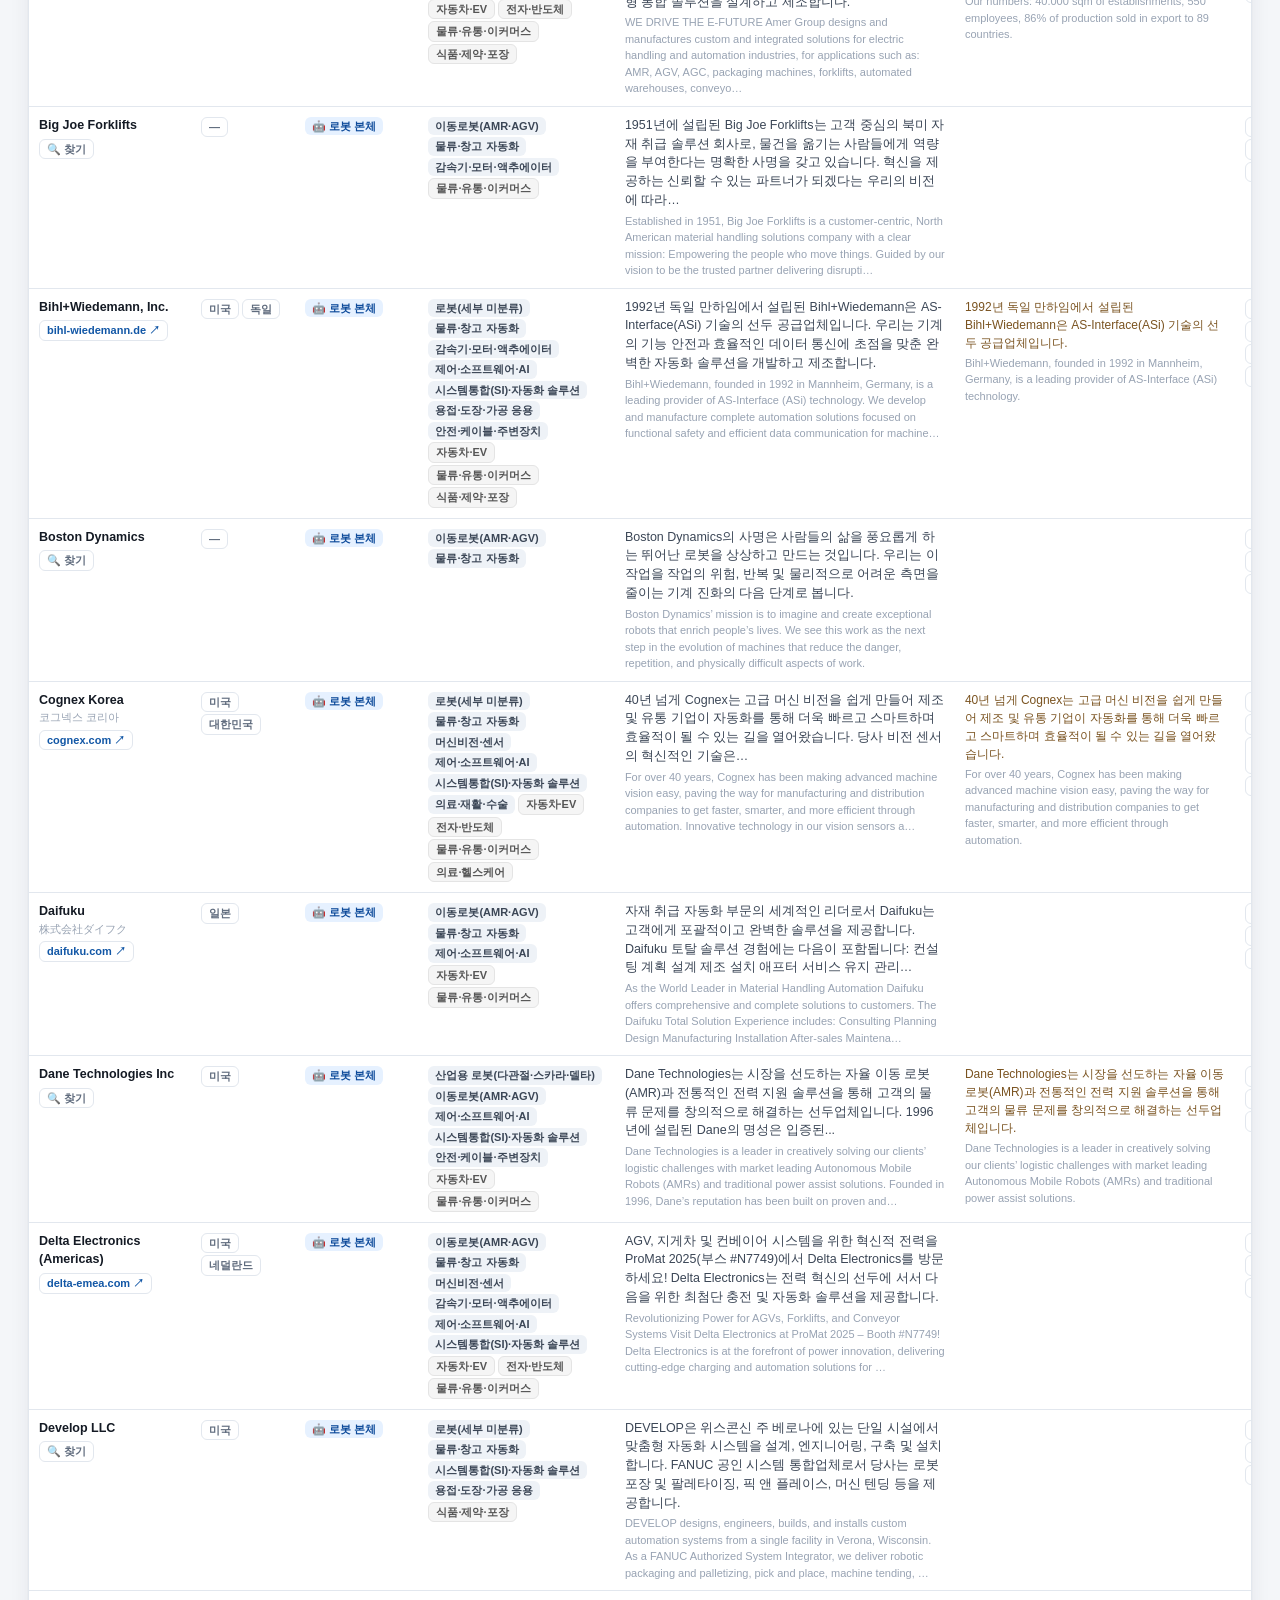
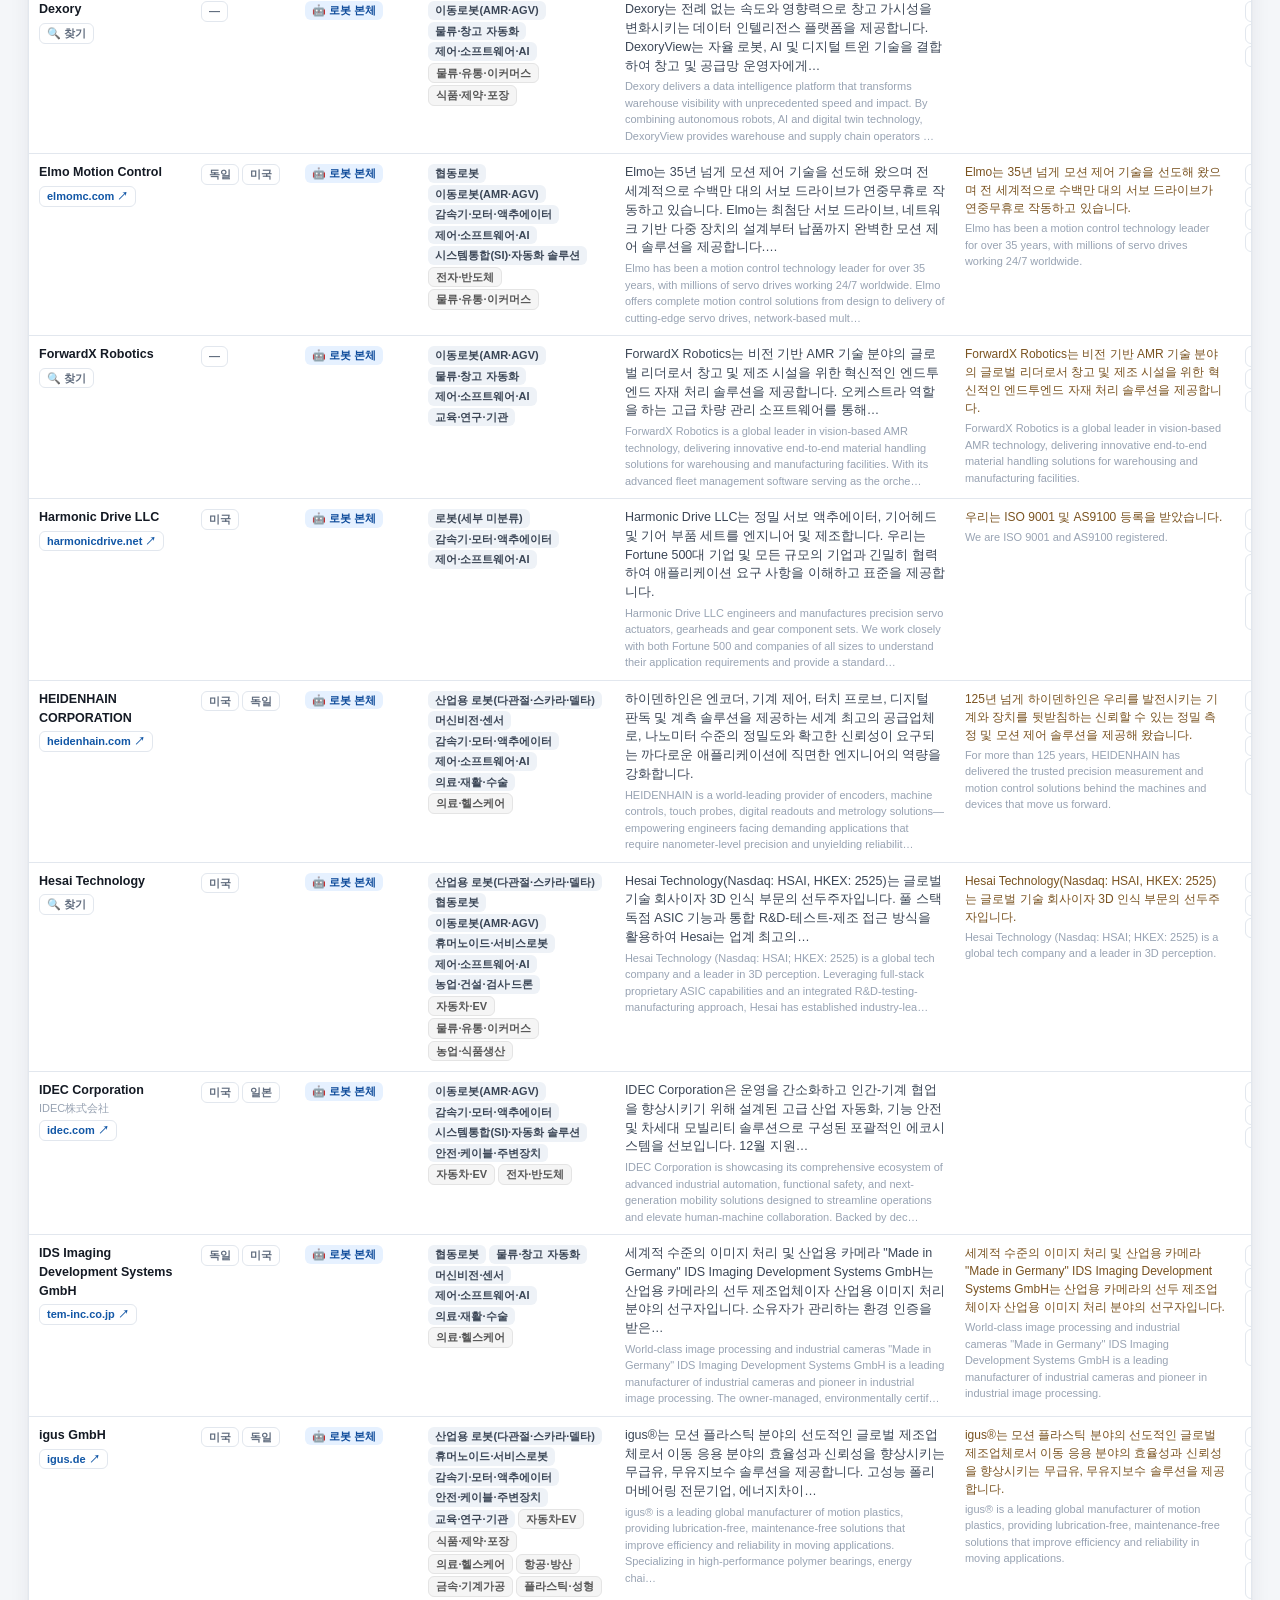
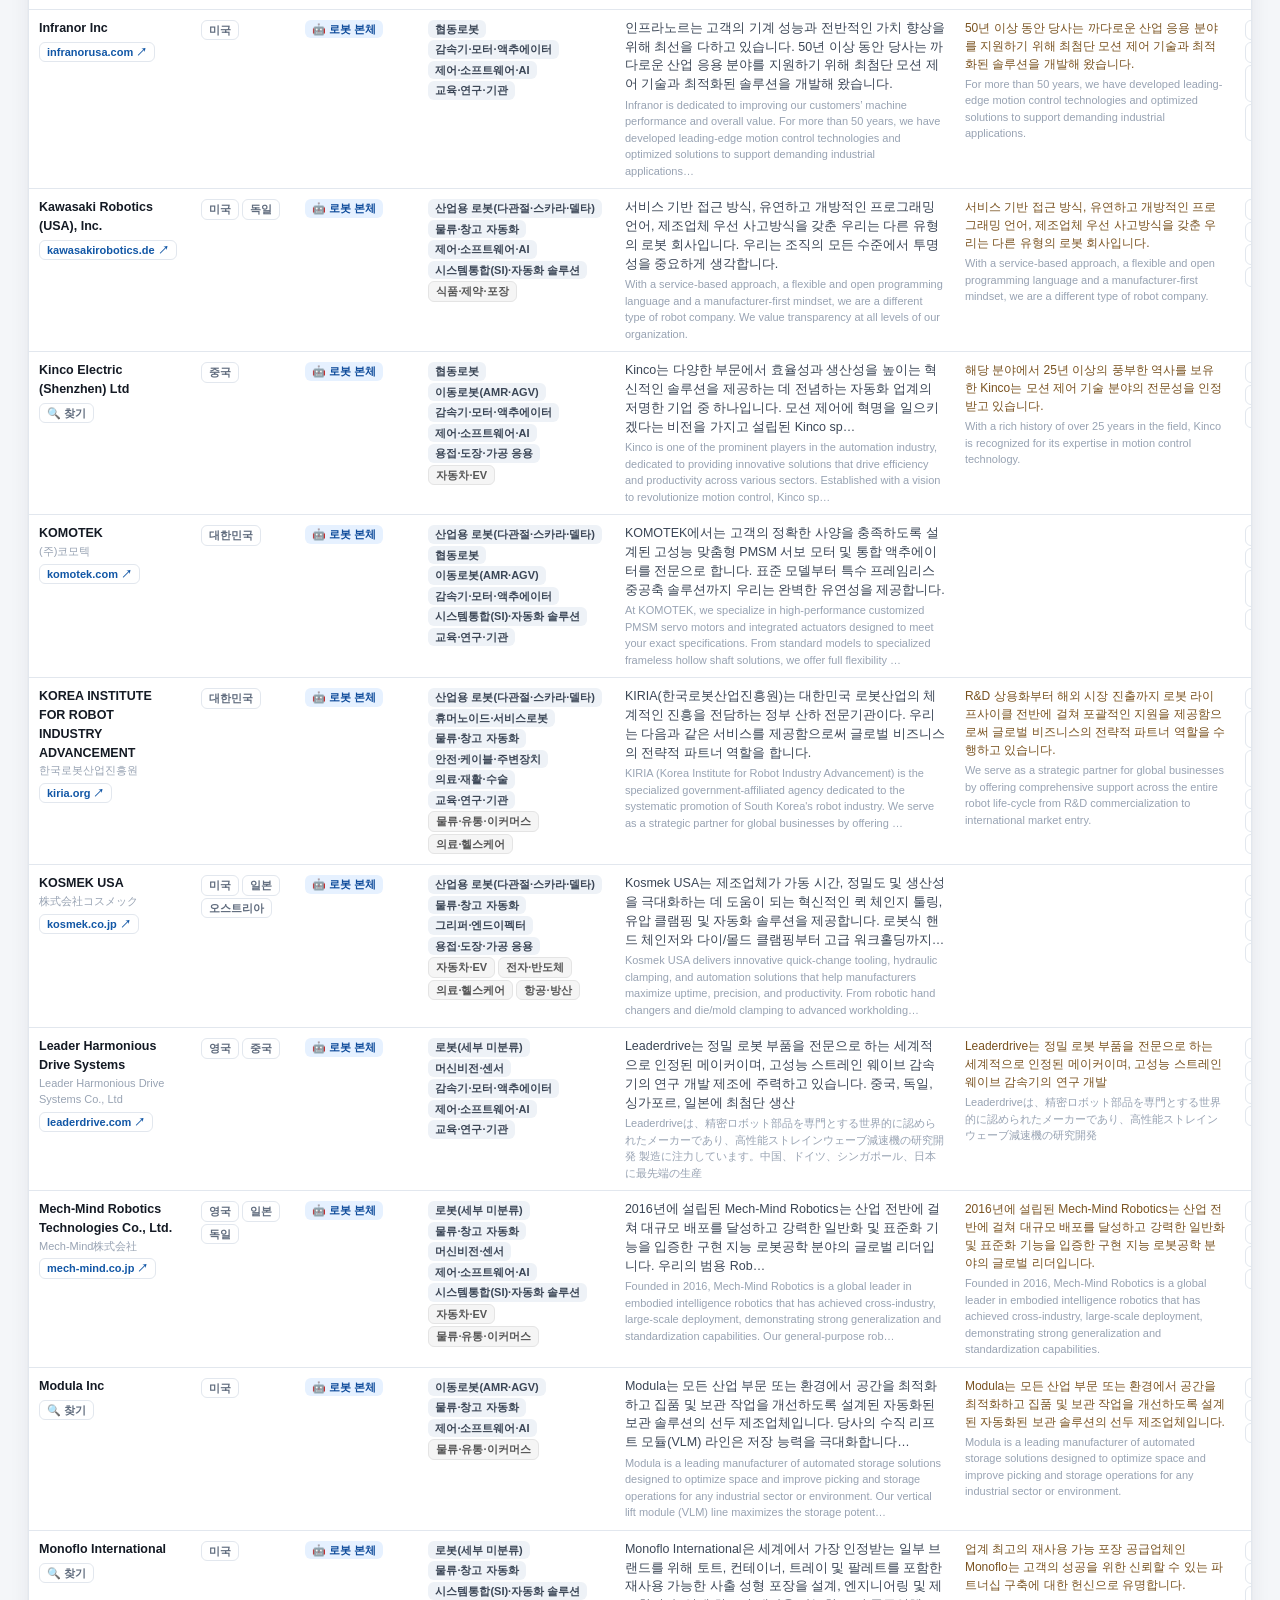
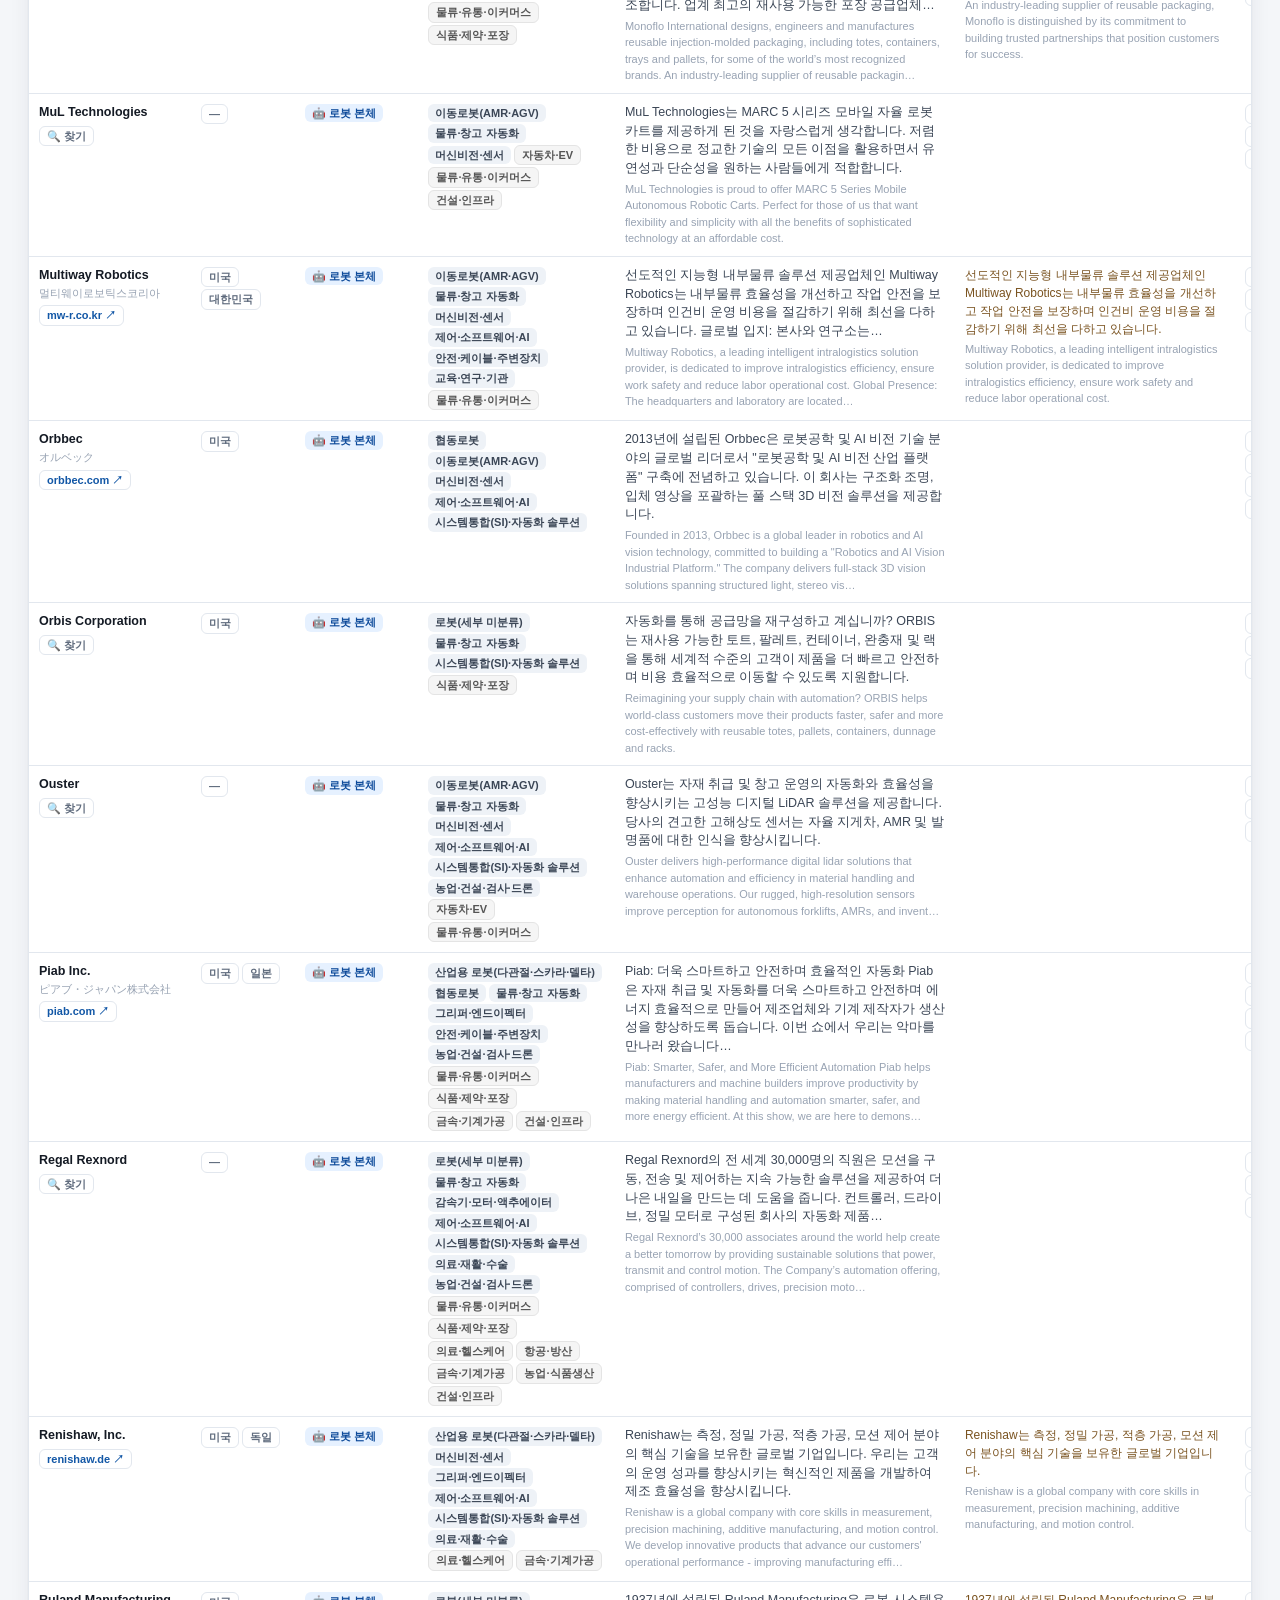
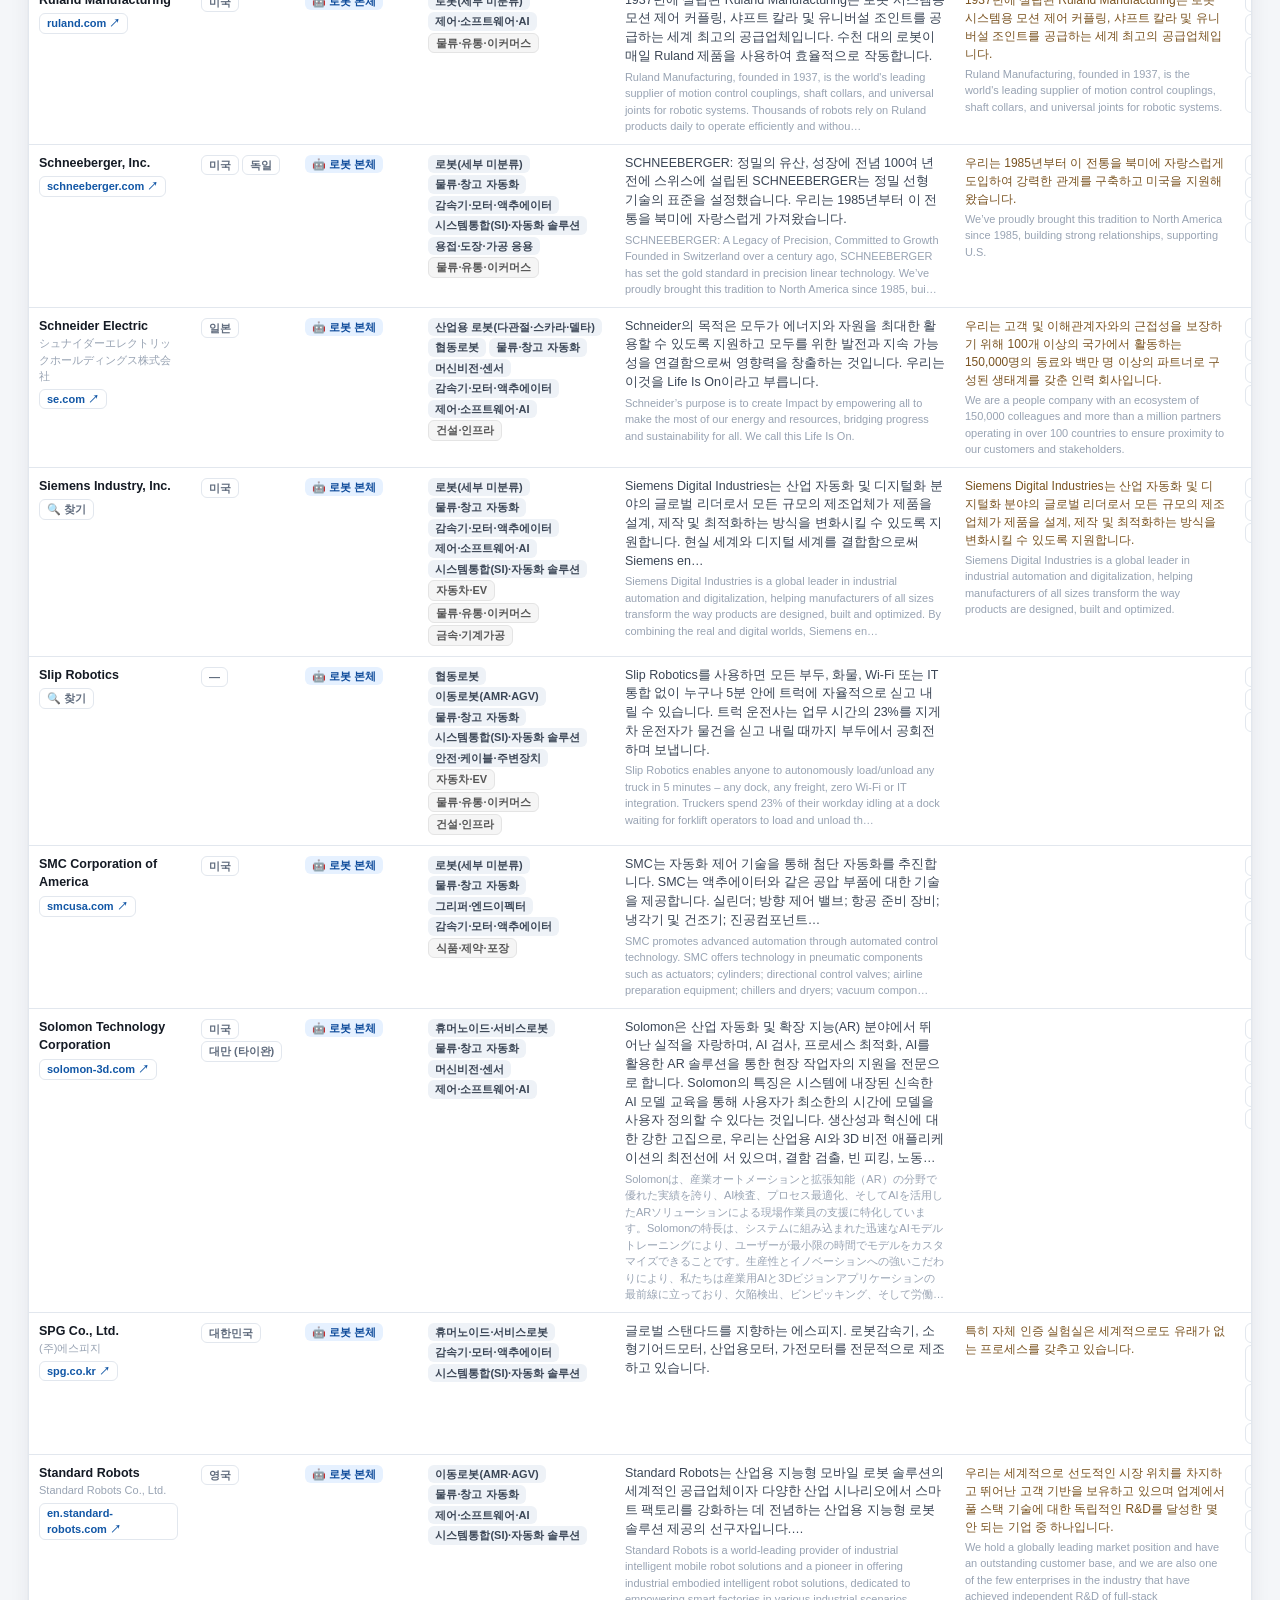
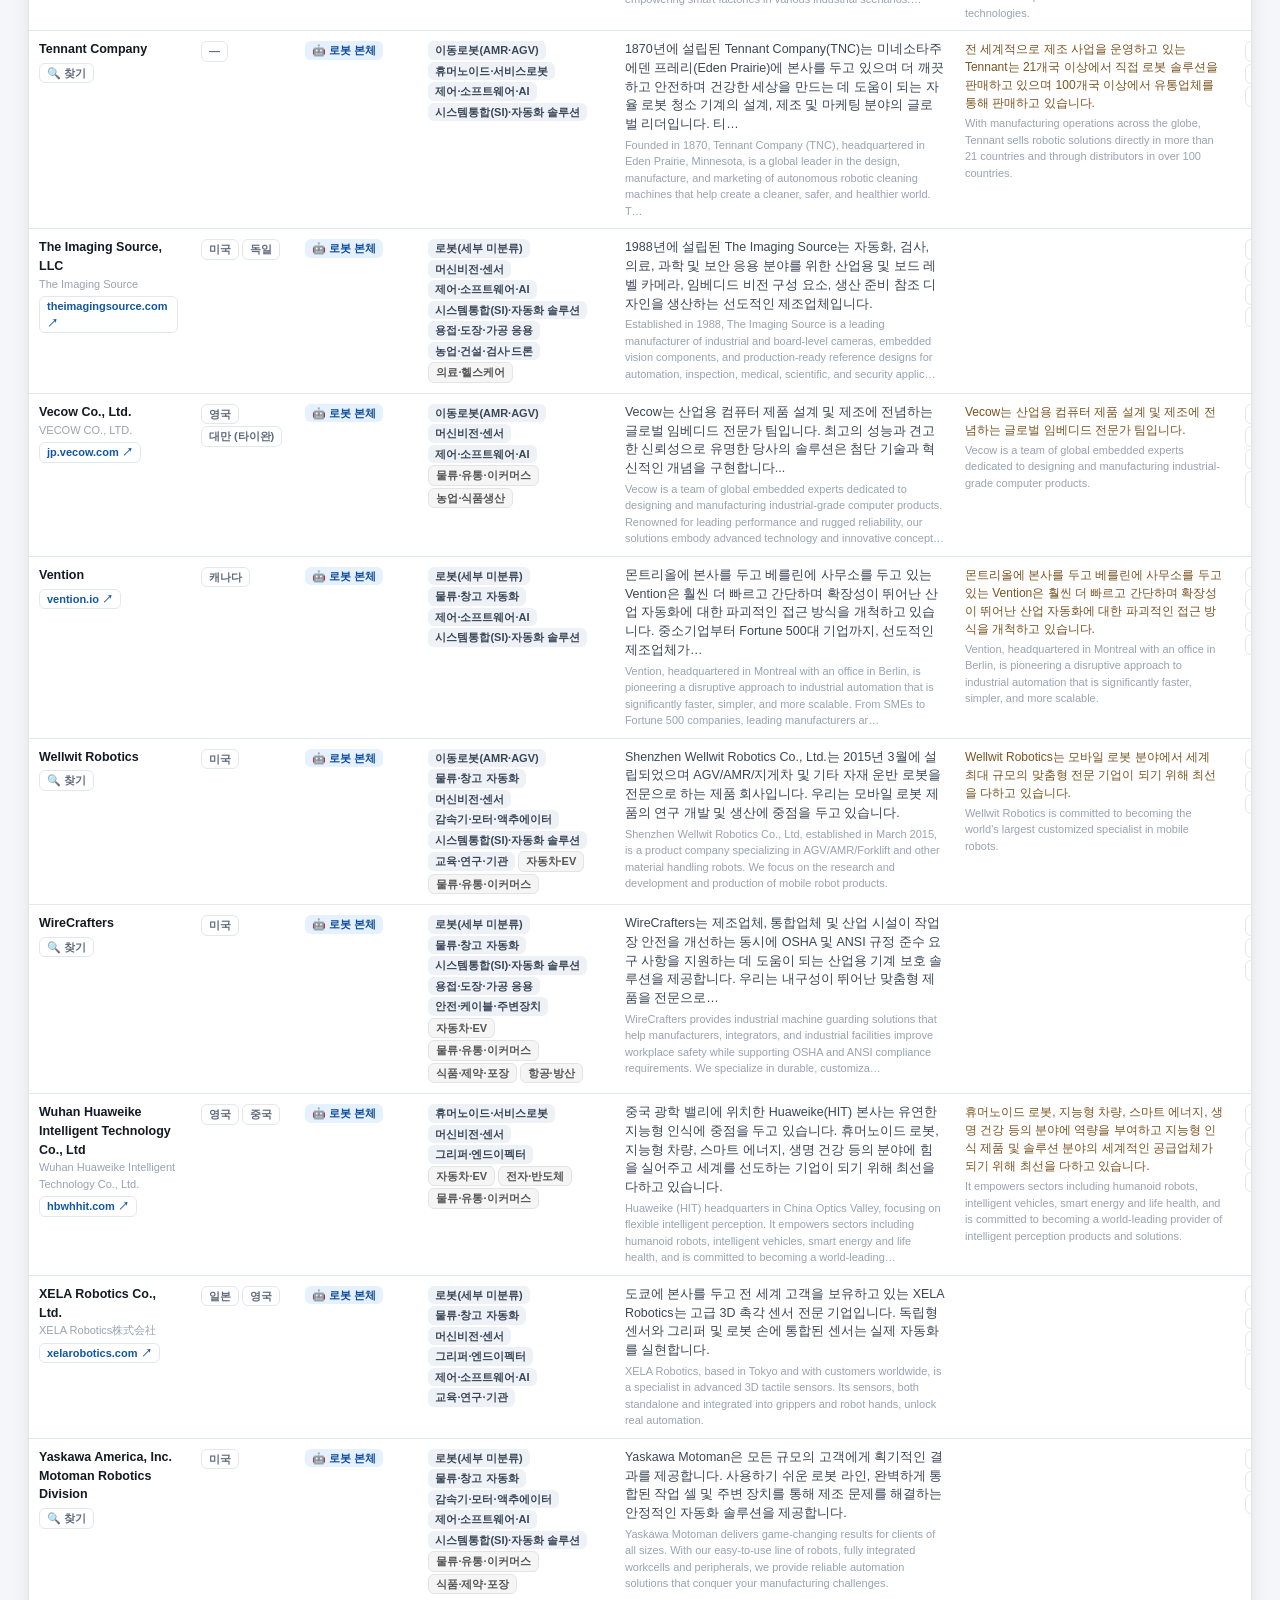
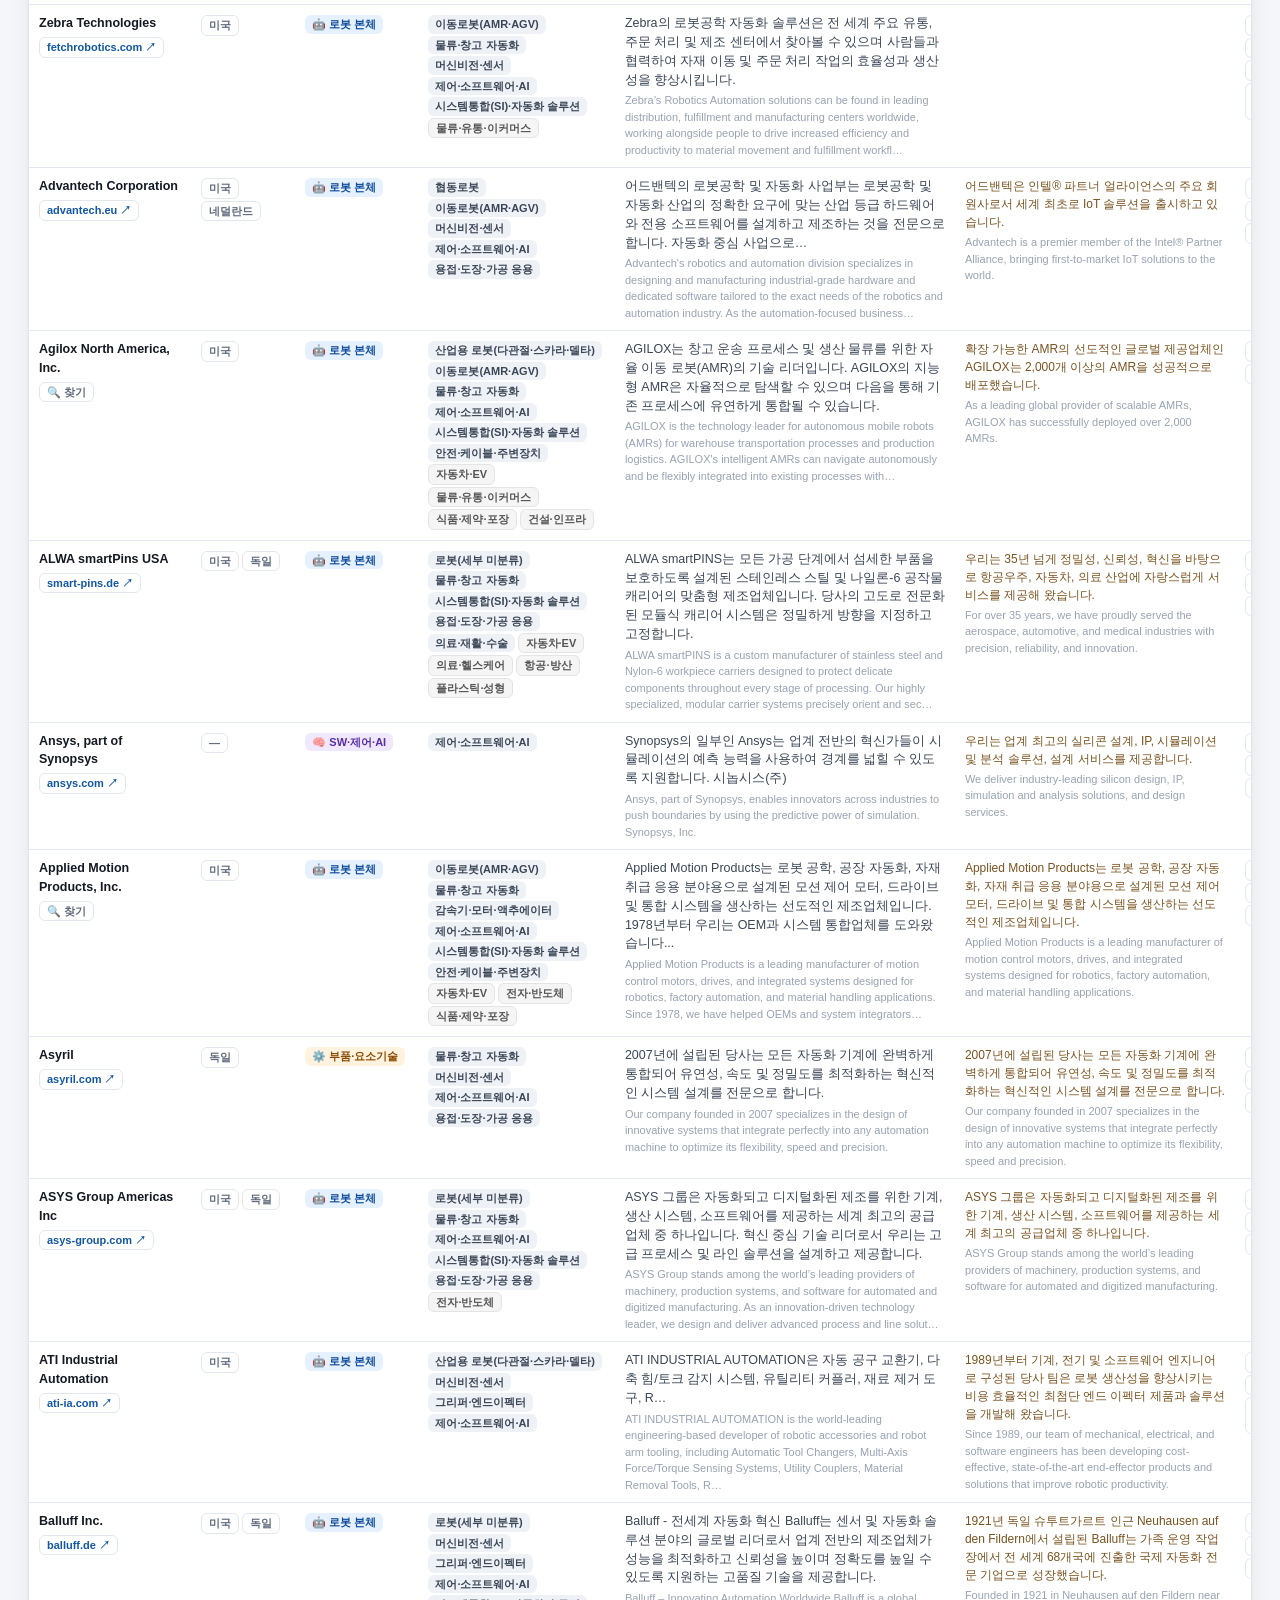
==== commit ebd6f294: "데이터 갱신 2026-10-15" ====
--- a/robots.html
+++ b/robots.html
@@ -4,8 +4,8 @@
 <meta charset="utf-8">
 <meta name="viewport" content="width=device-width,initial-scale=1">
 <title>로봇 전시회 출품사 레이더</title>
-<link rel="stylesheet" href="styles.css?v=202610140946">
-<link rel="stylesheet" href="robots.css?v=202610140946">
+<link rel="stylesheet" href="styles.css?v=202610150934">
+<link rel="stylesheet" href="robots.css?v=202610150934">
 </head>
 <body>
 <header>
@@ -33,7 +33,7 @@
 <div class="scrim" id="scrim"></div>
 <aside class="drawer" id="drawer"></aside>
 
-<script src="app-robots.js?v=202610140946"></script>
-<script src="robots.js?v=202610140946"></script>
+<script src="app-robots.js?v=202610150934"></script>
+<script src="robots.js?v=202610150934"></script>
 </body>
 </html>
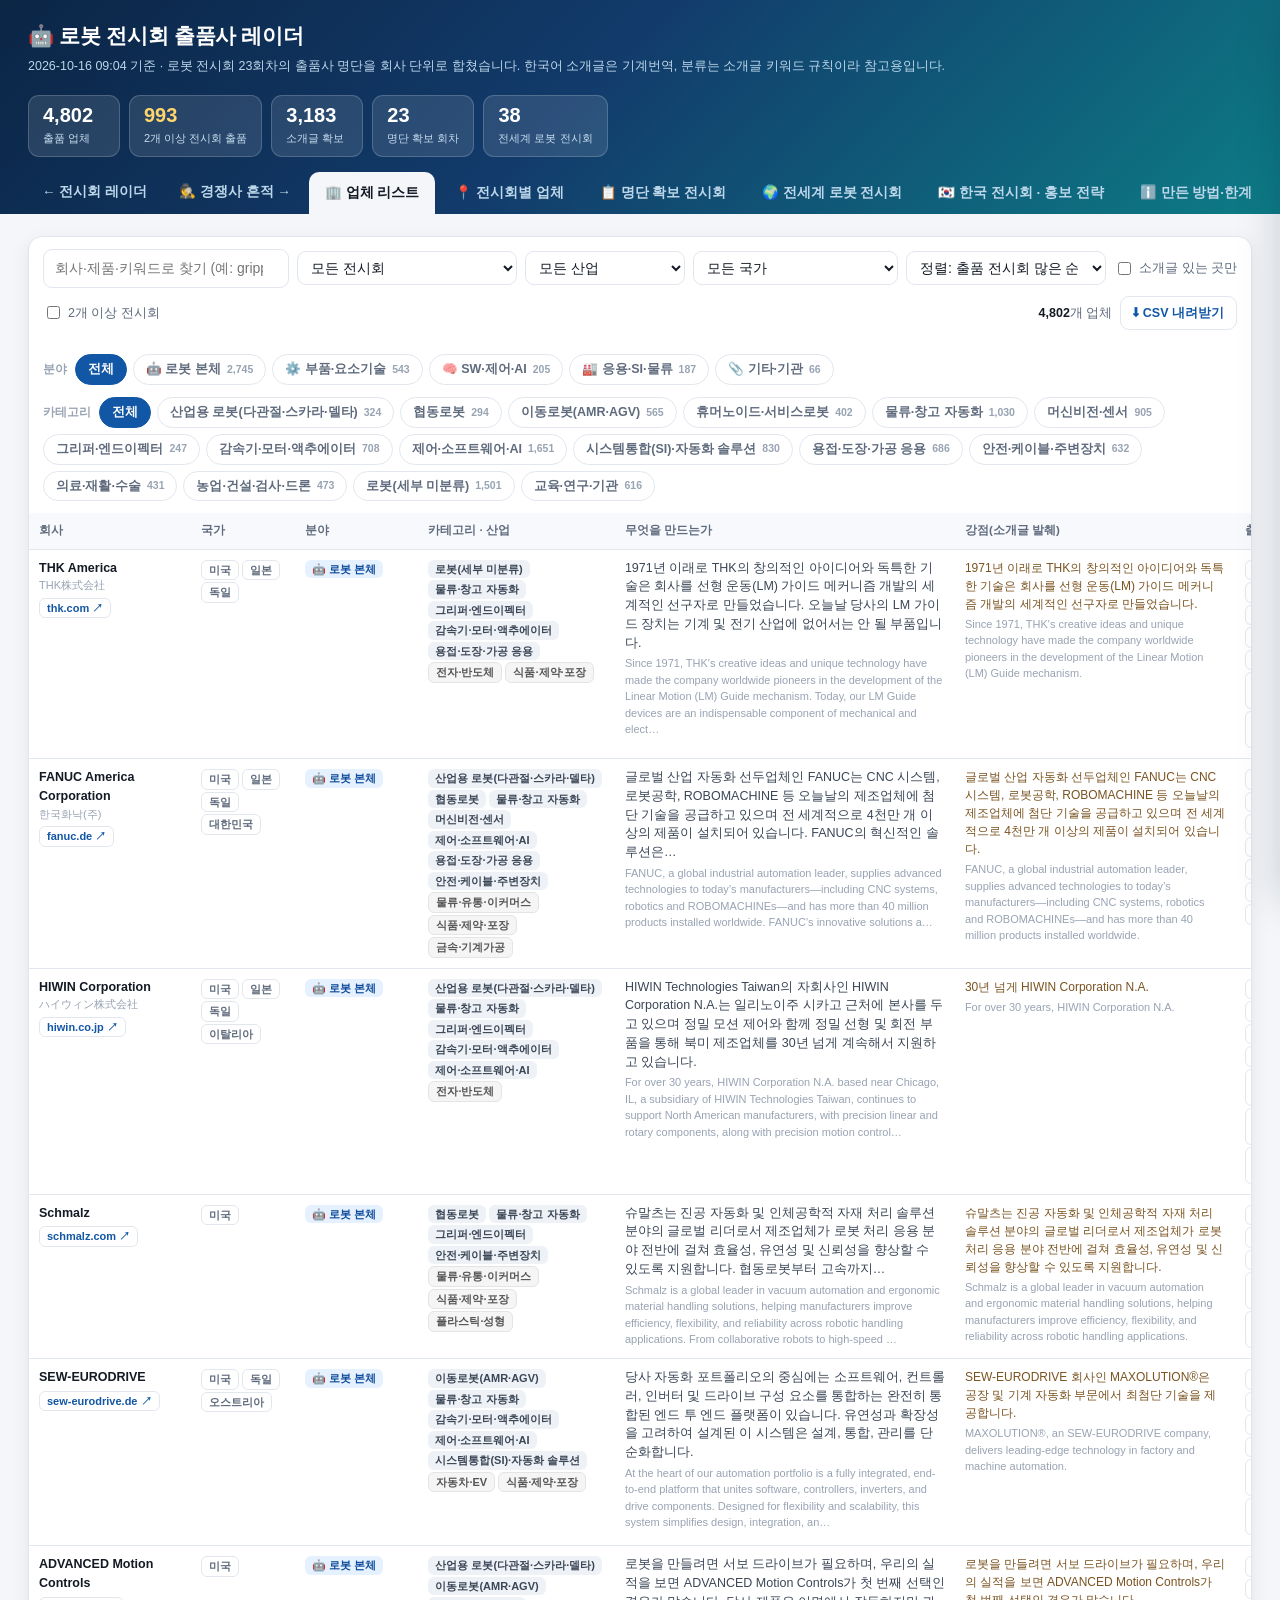
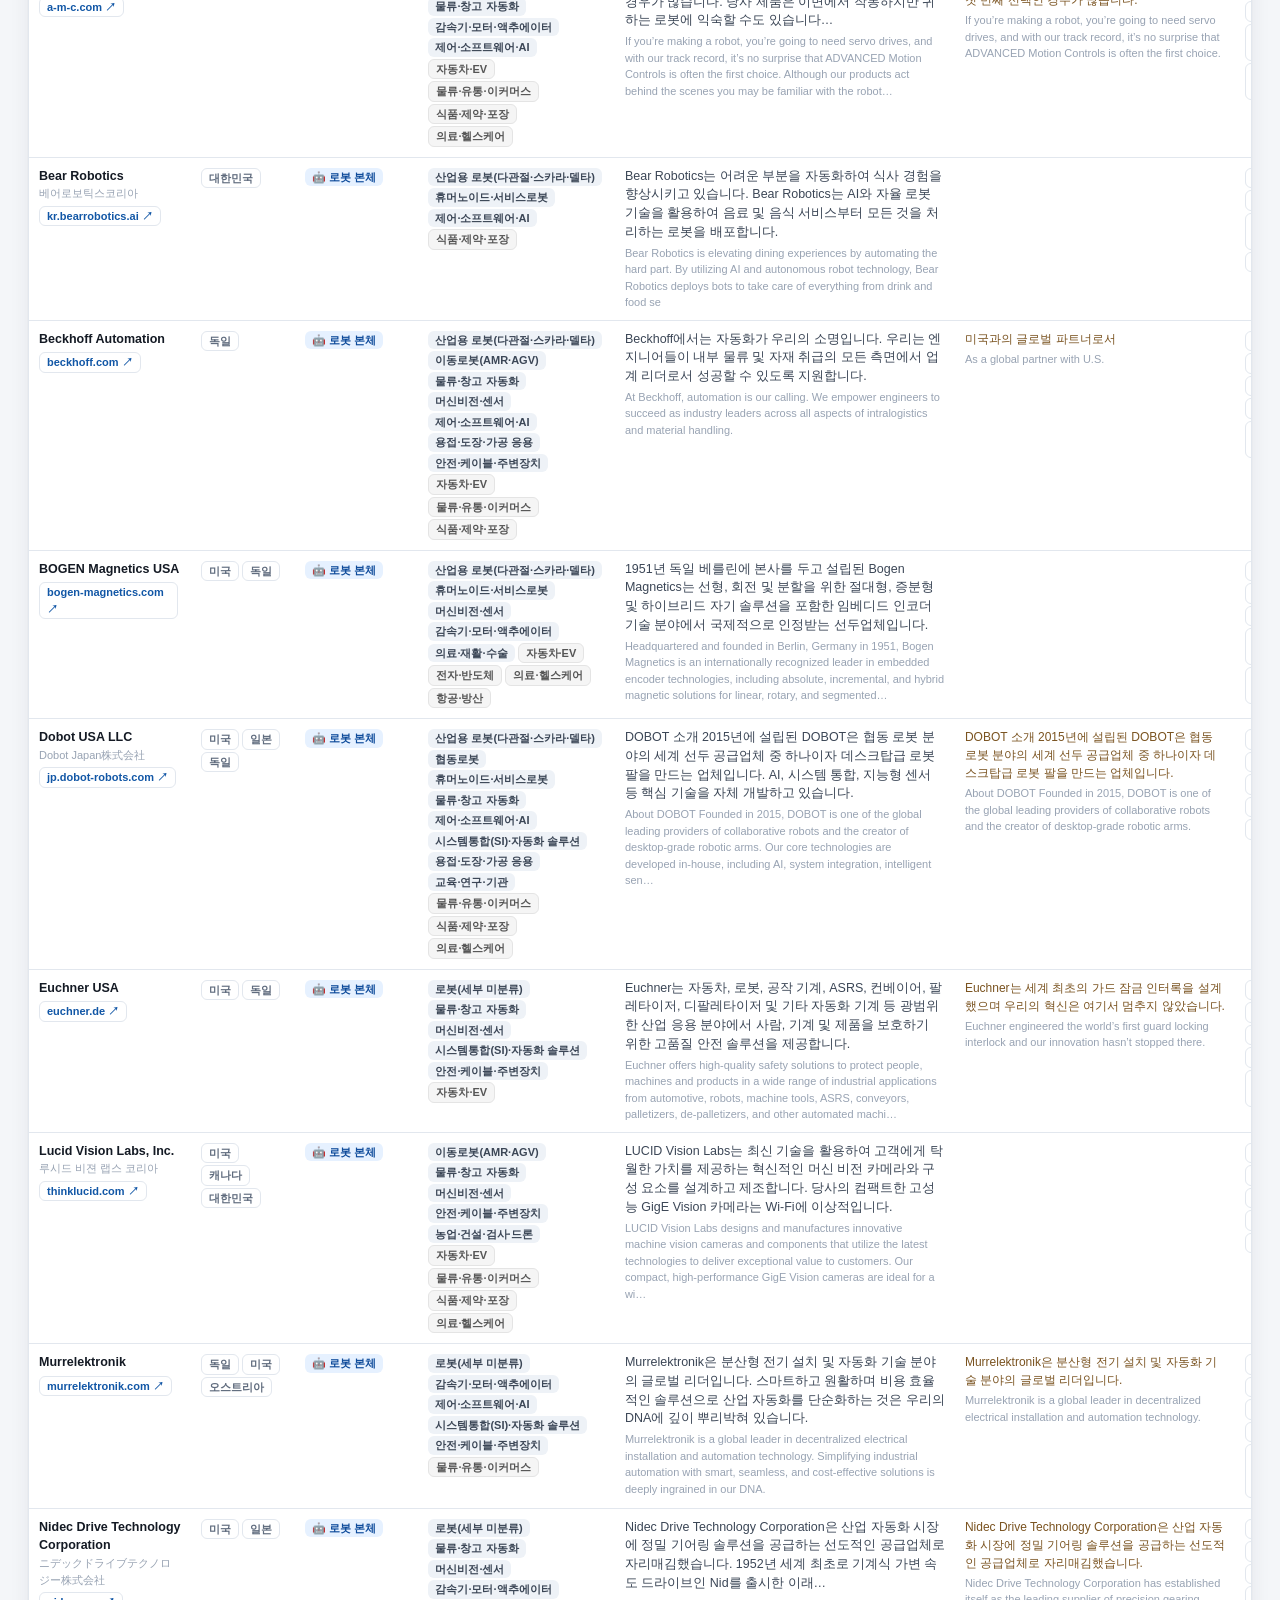
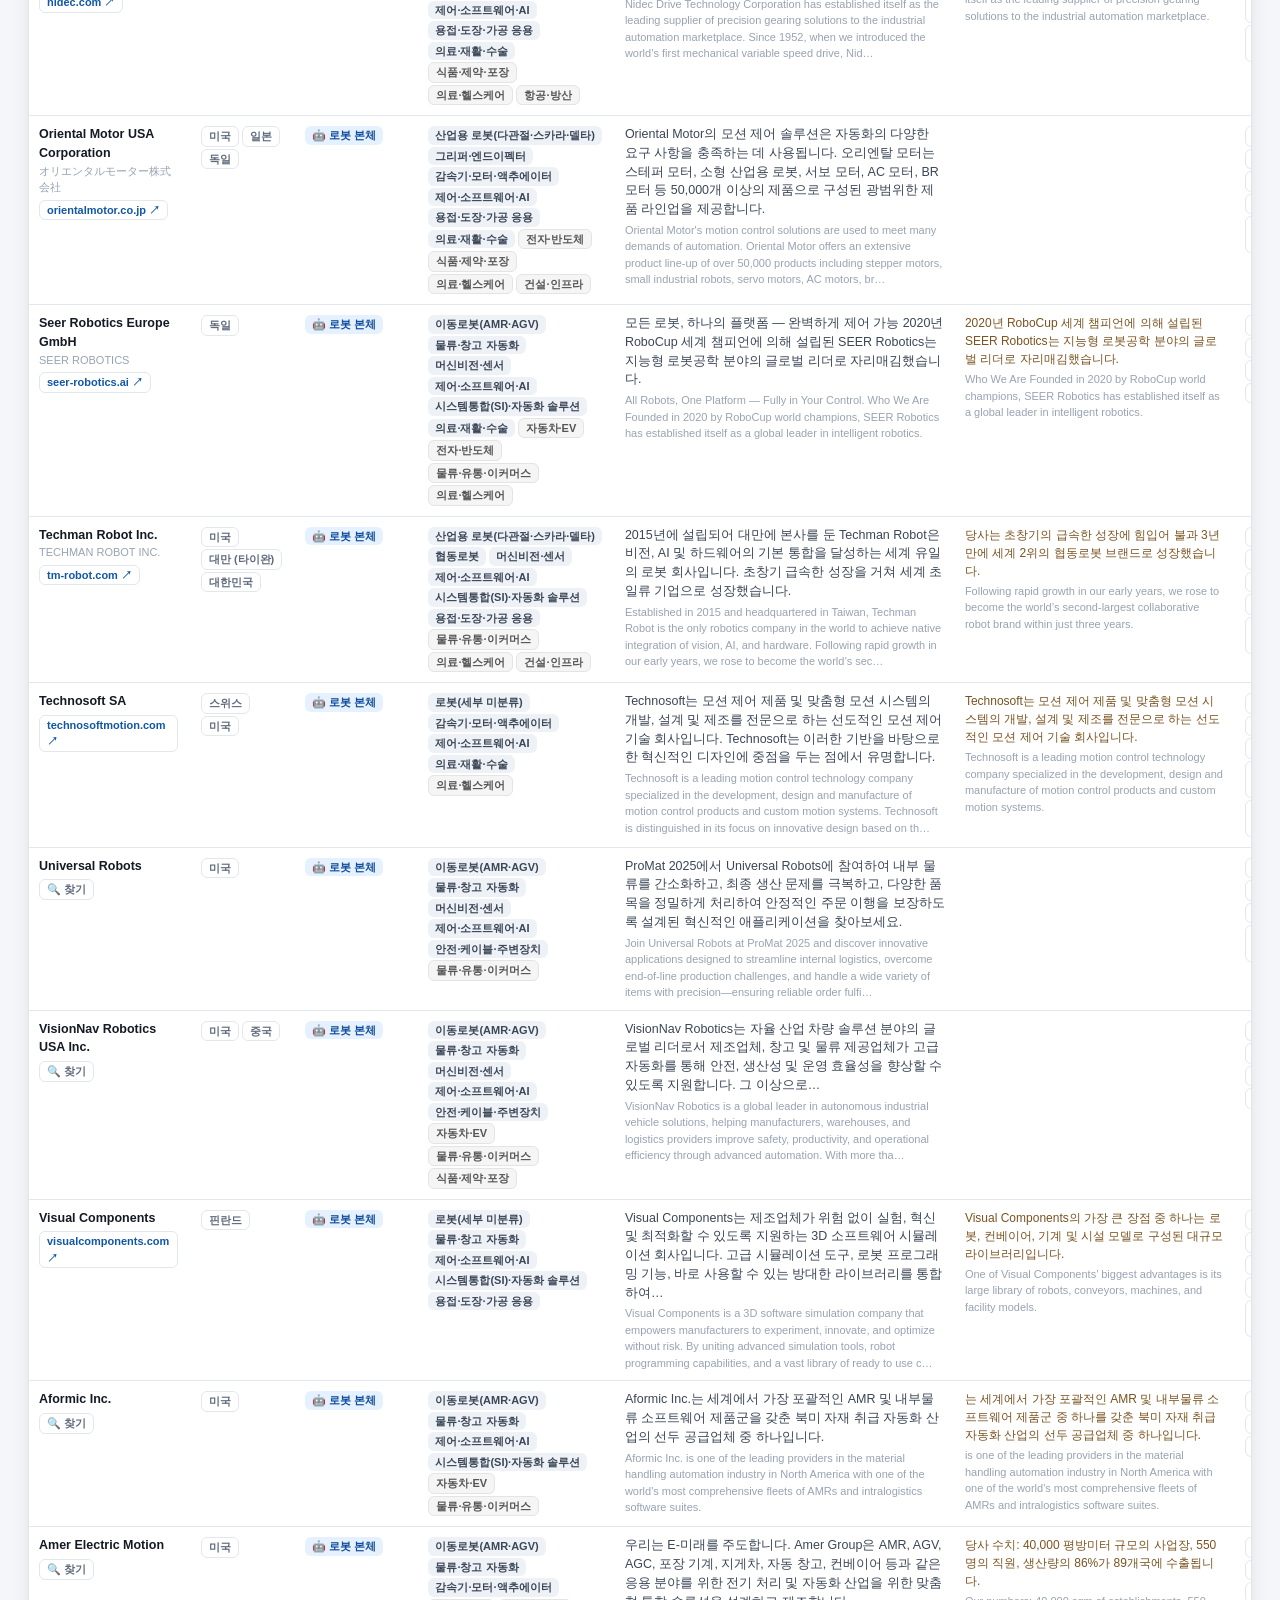
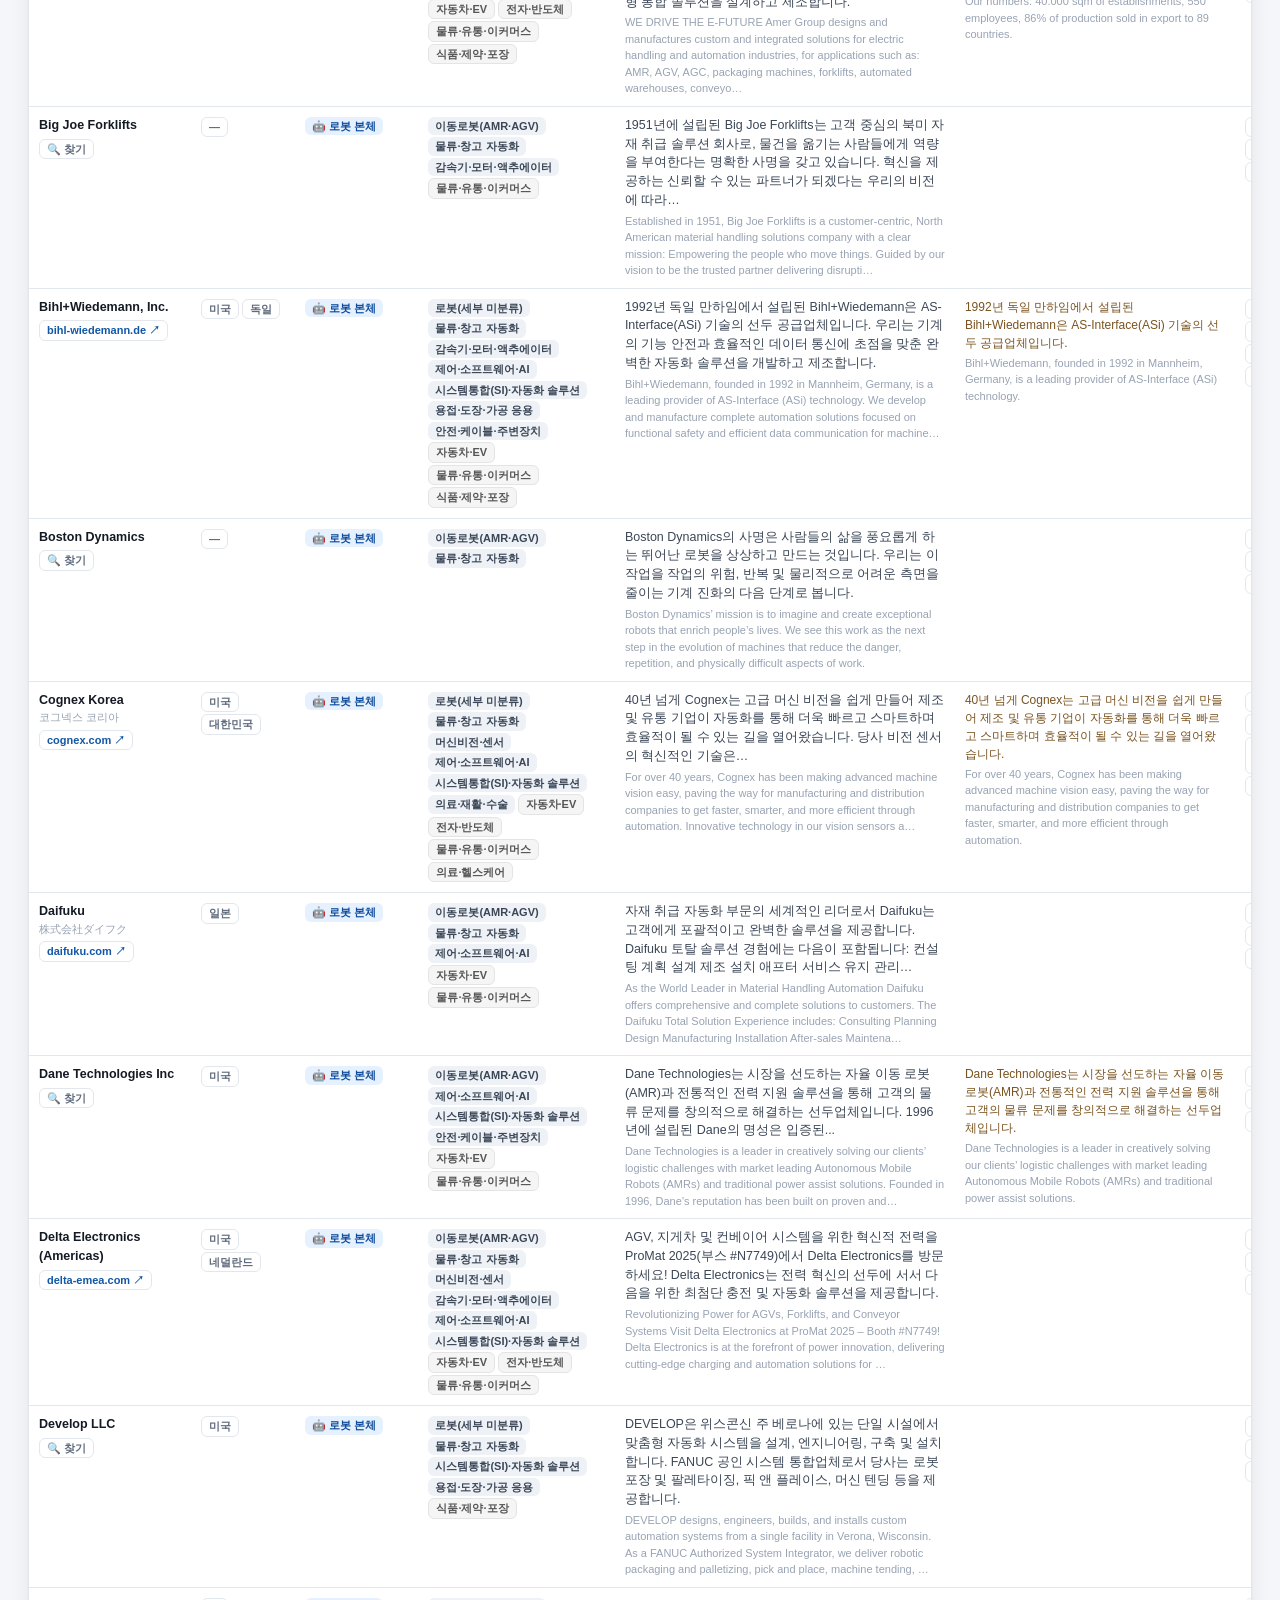
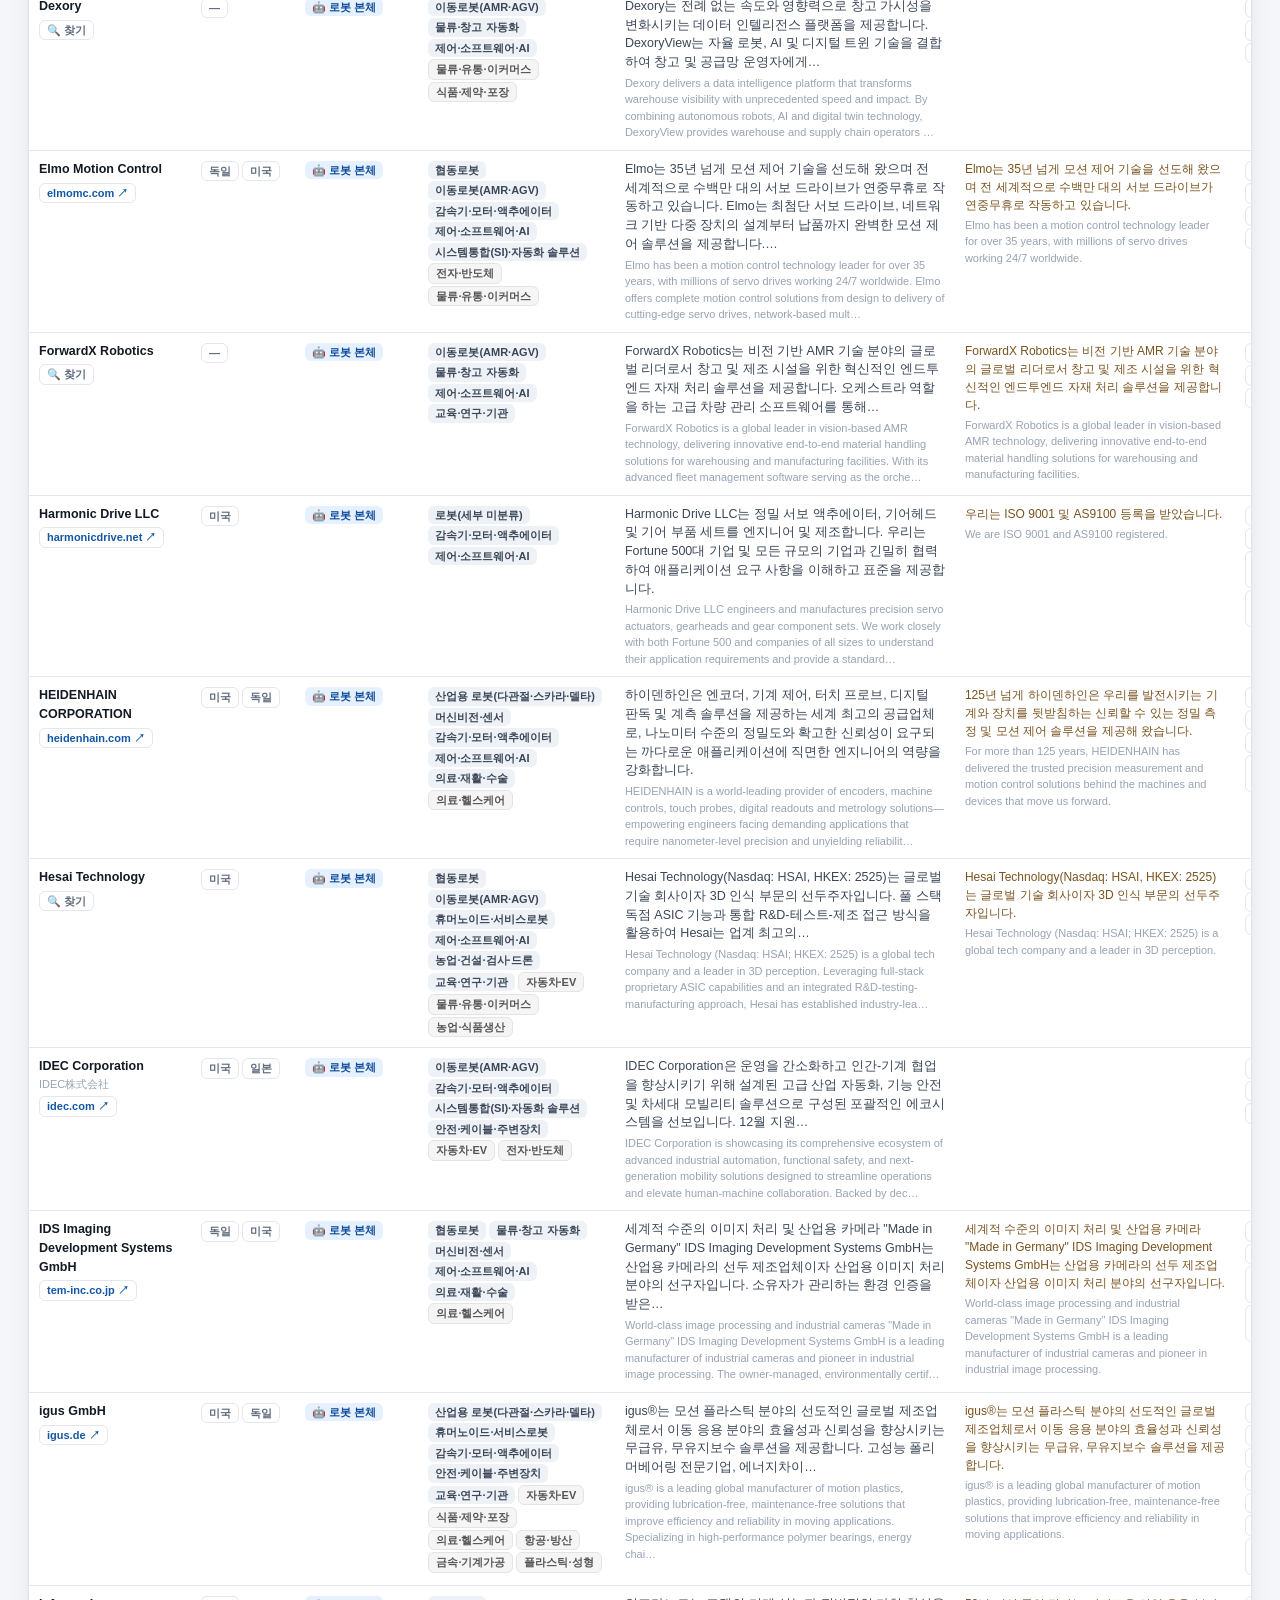
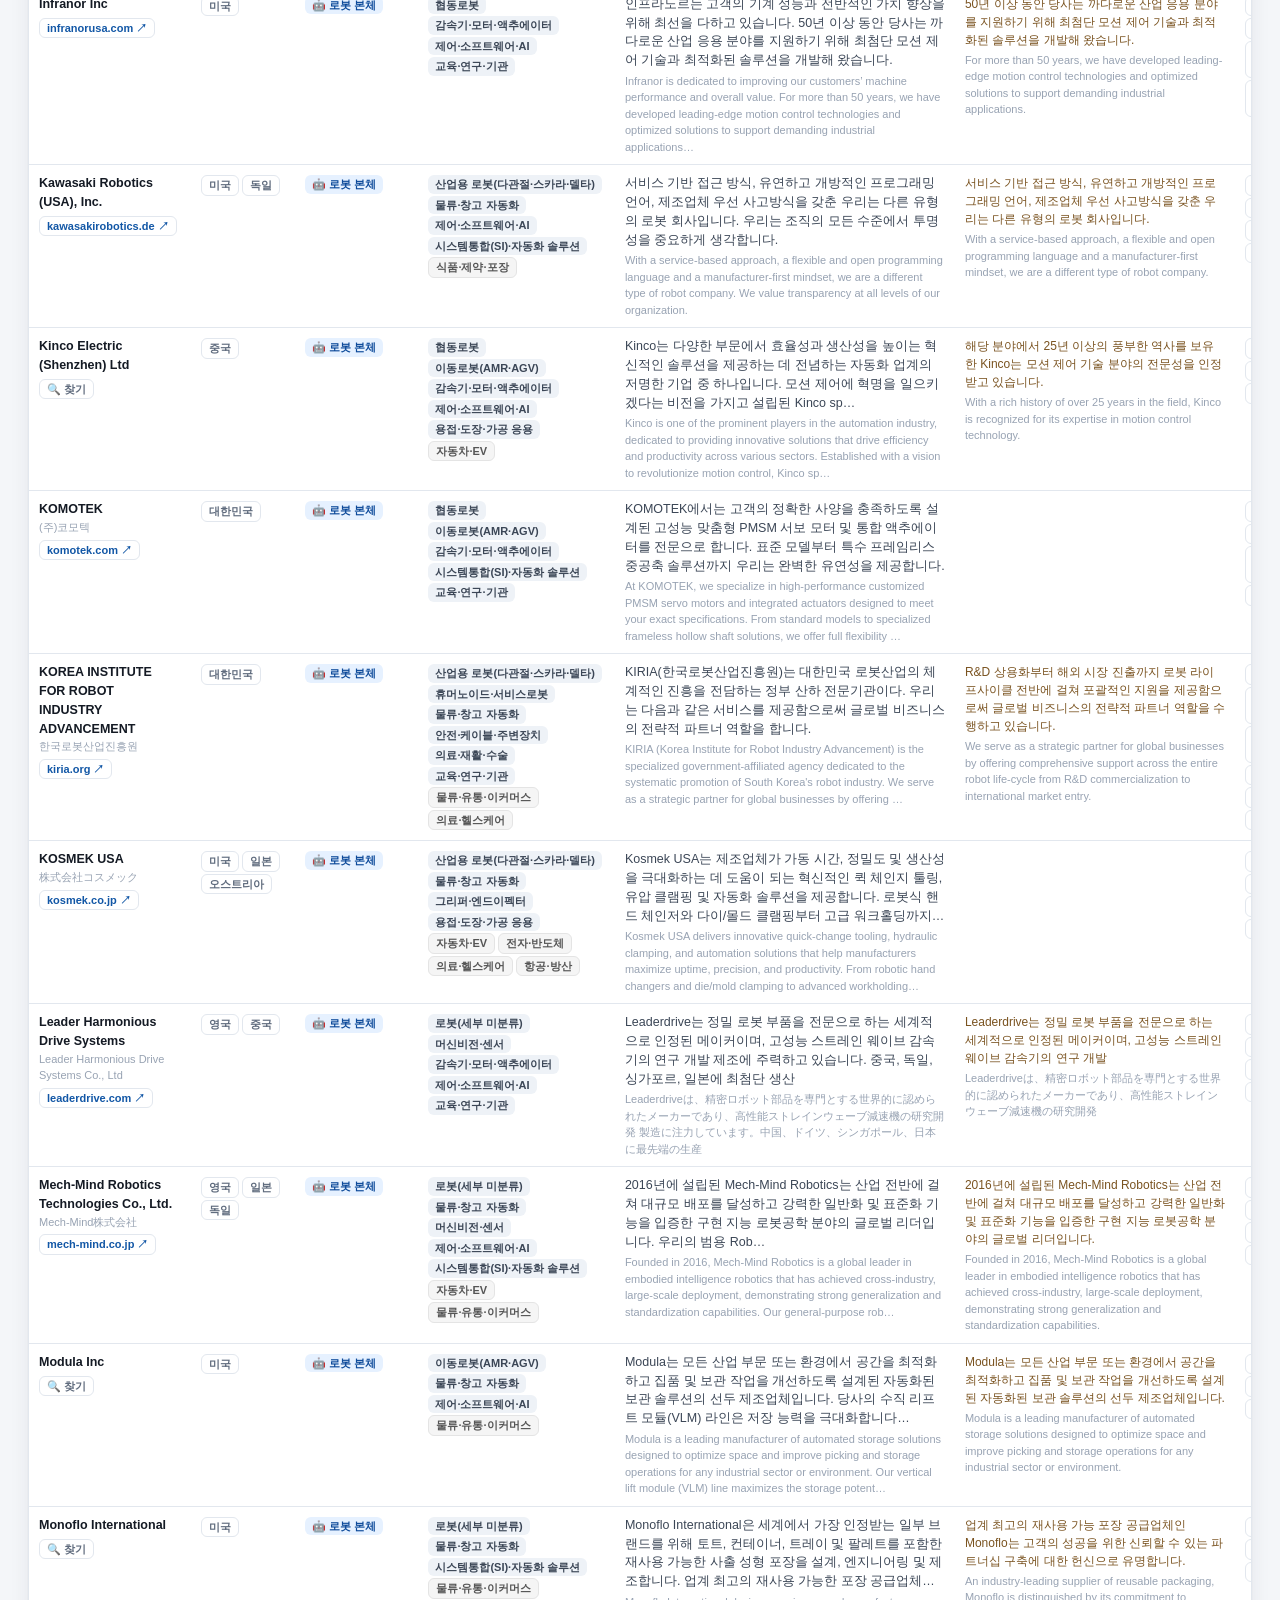
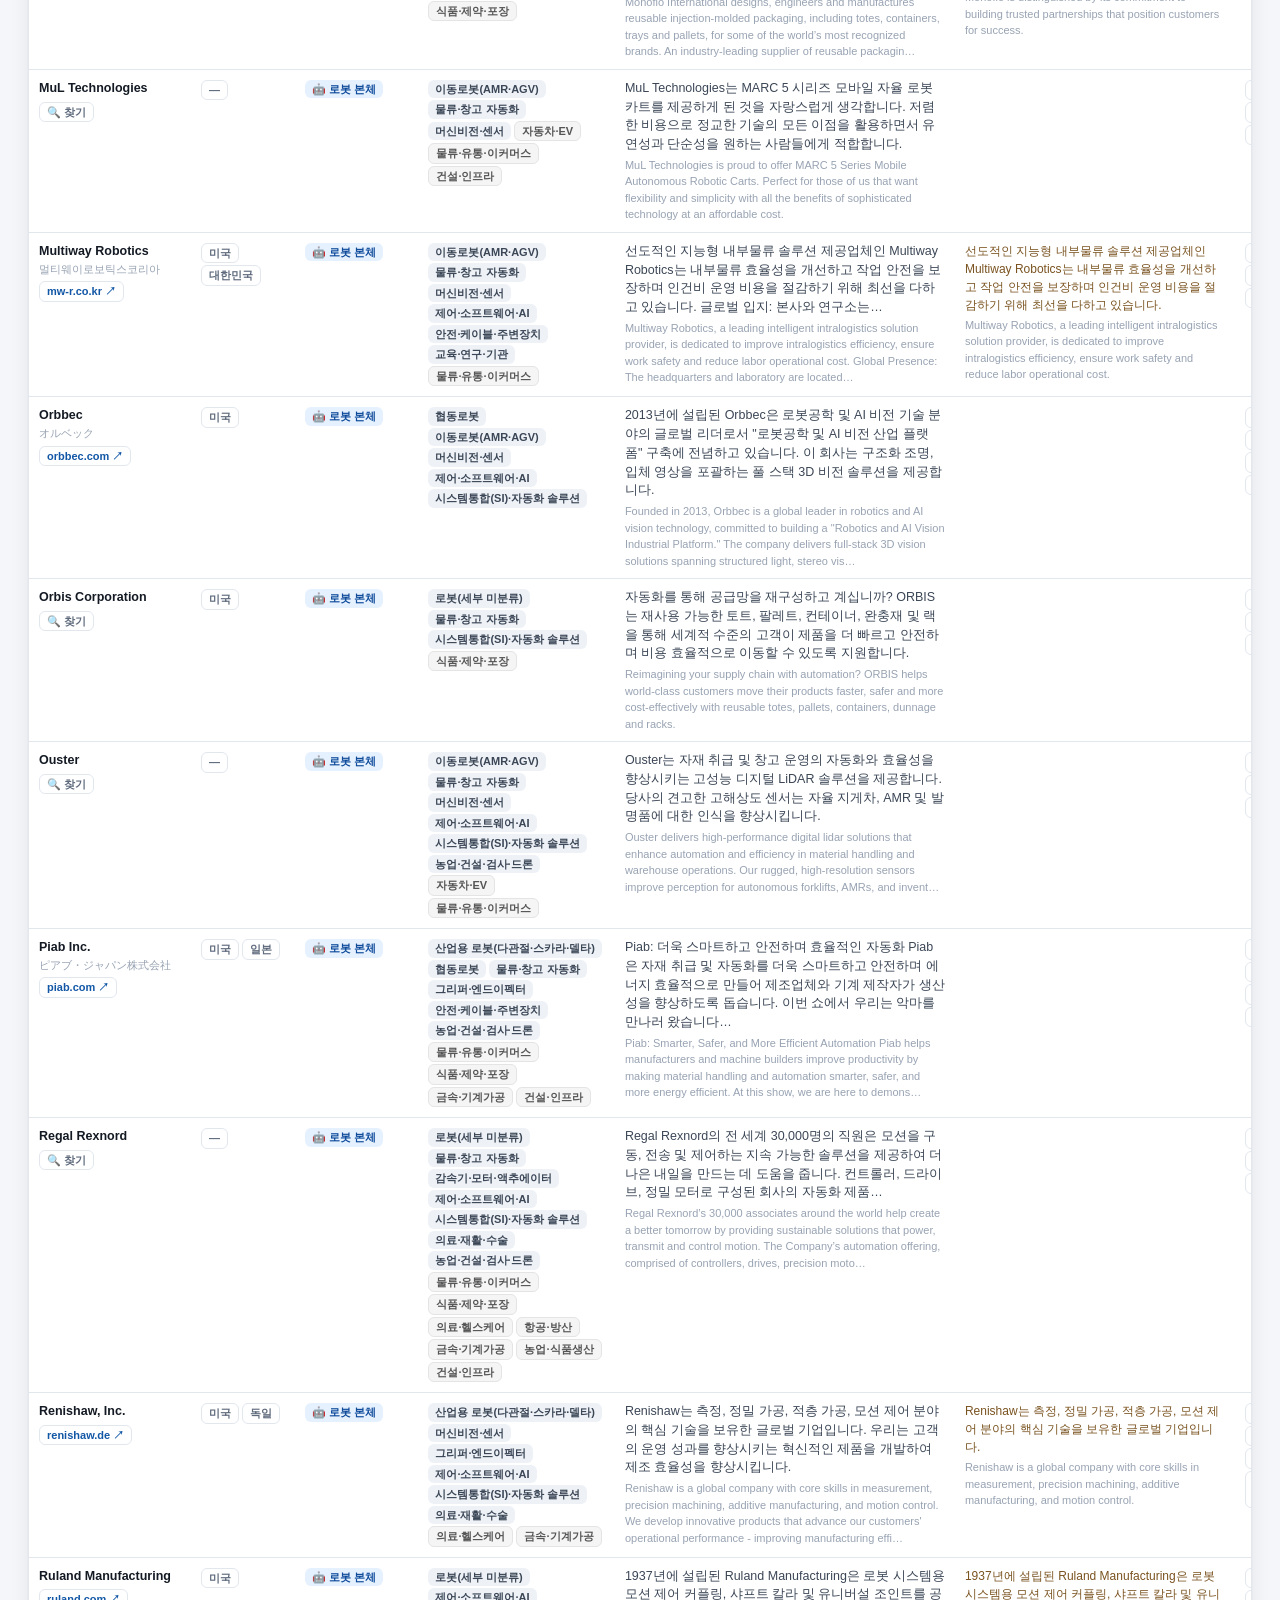
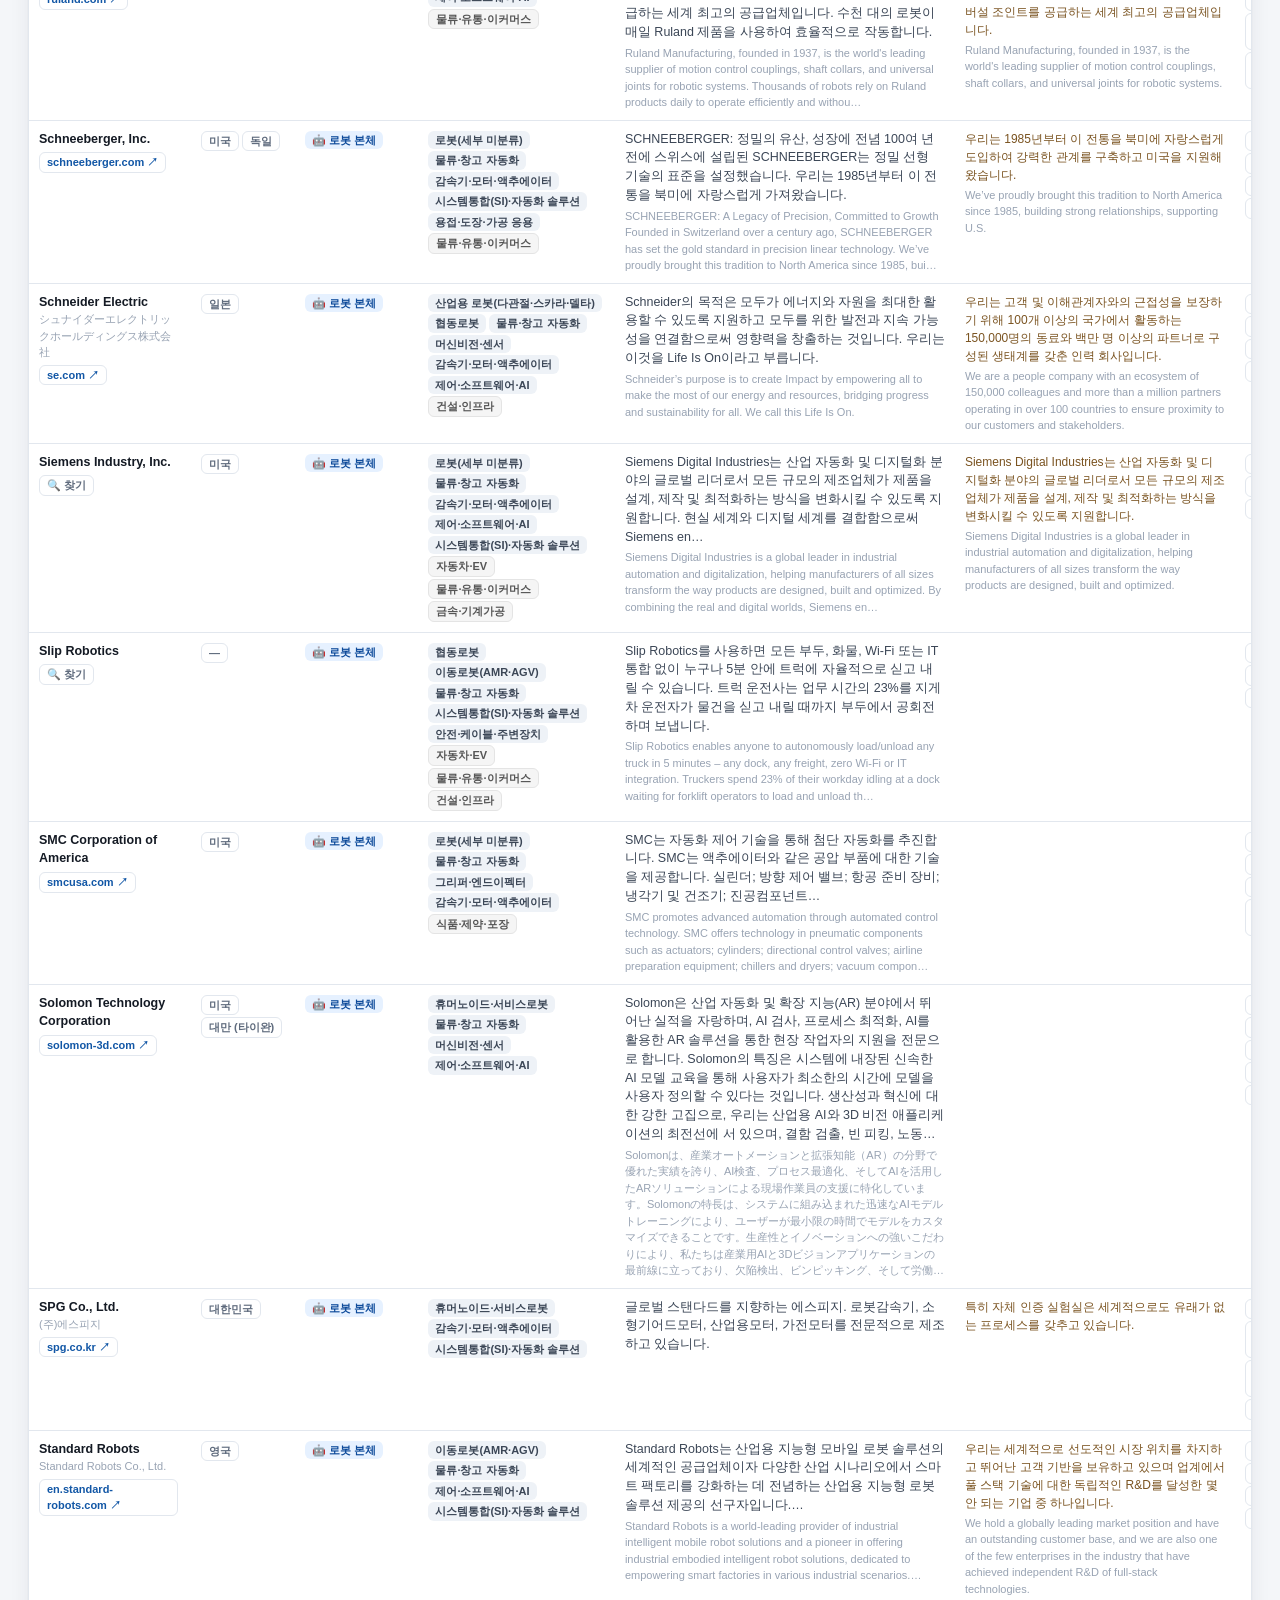
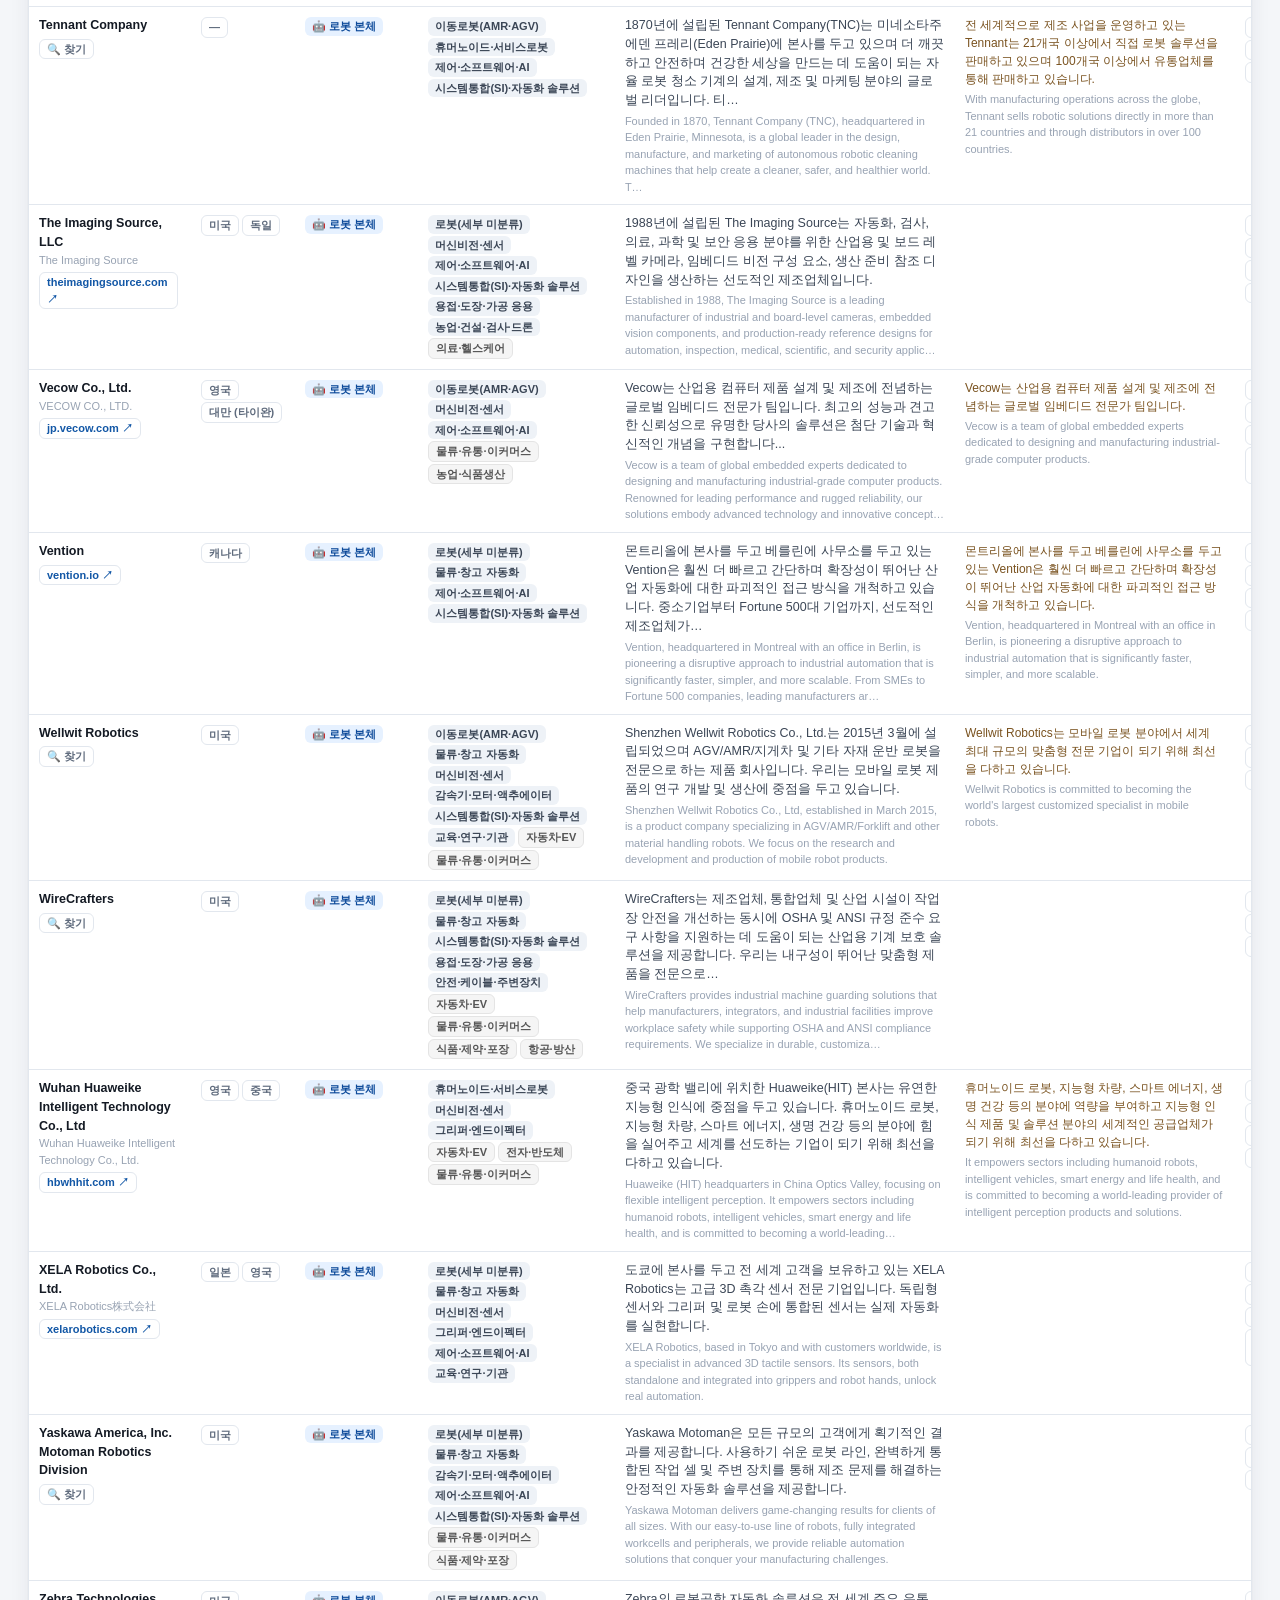
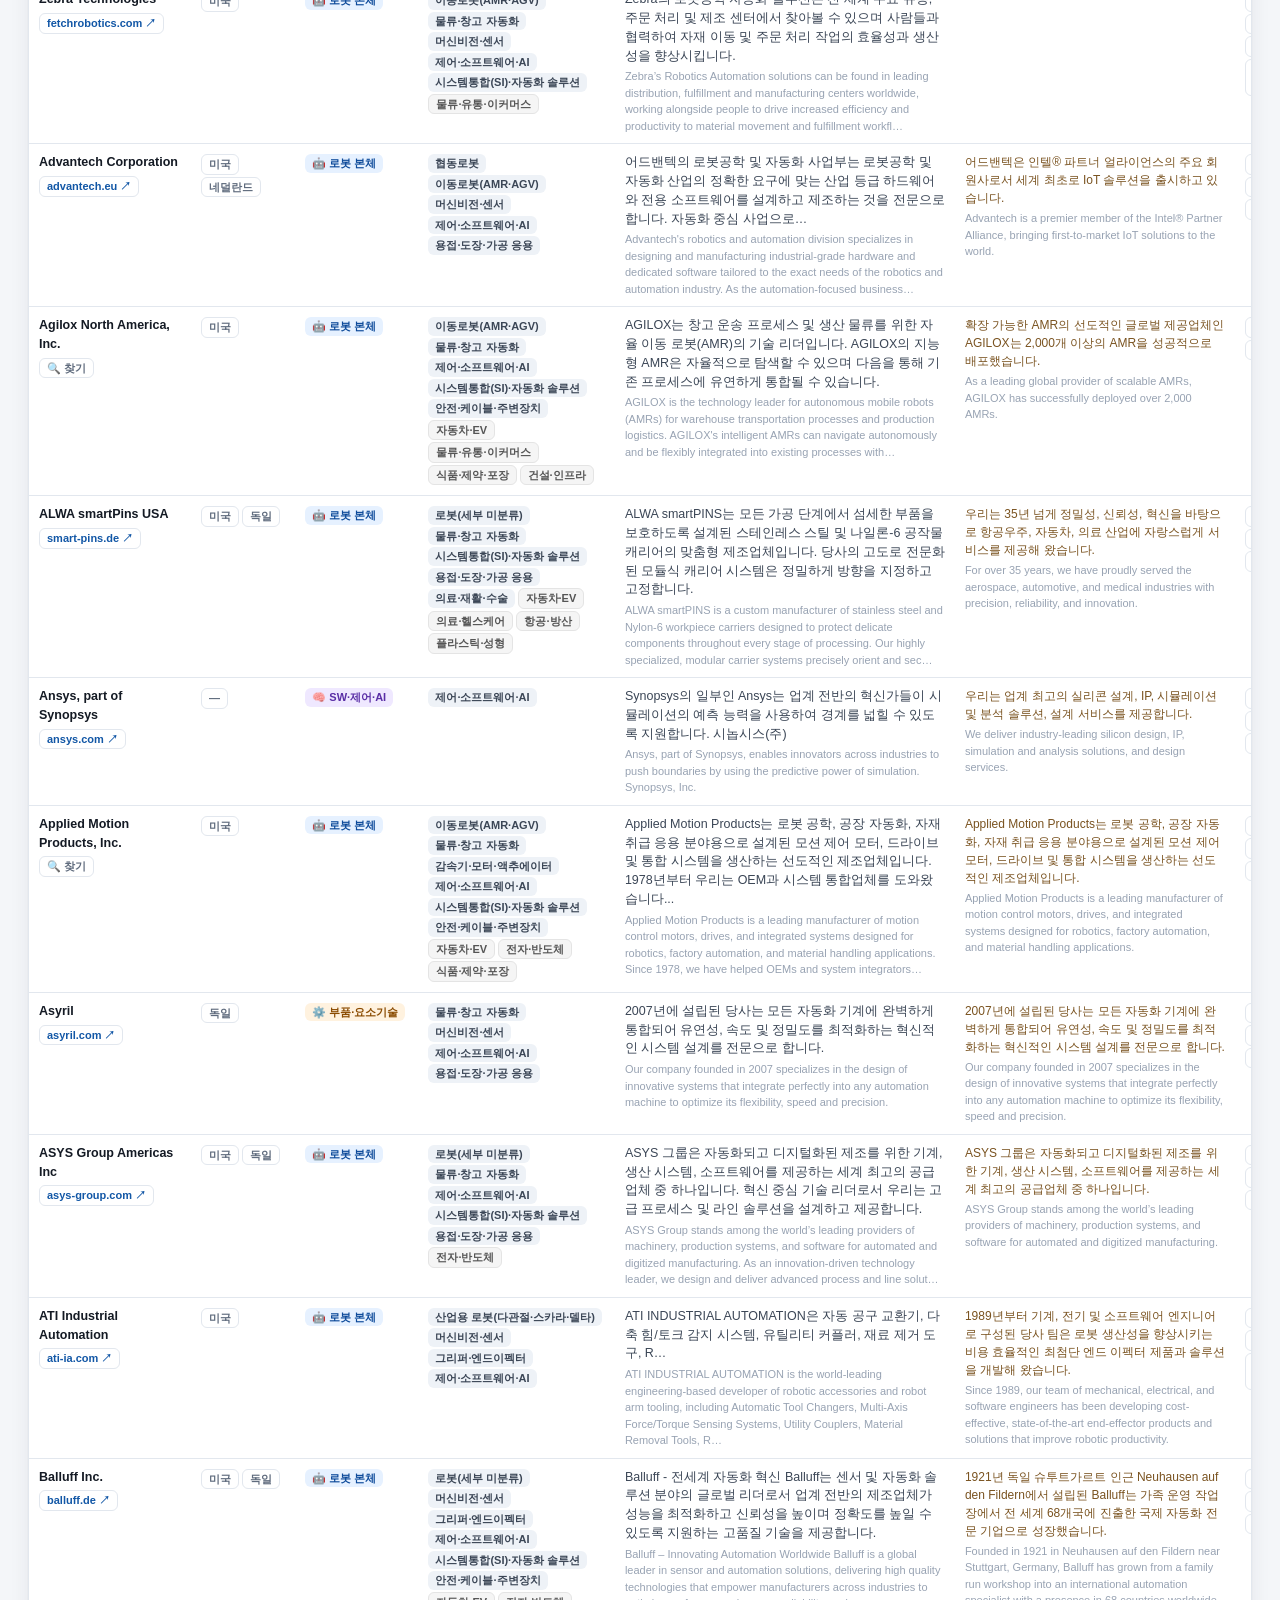
==== commit 9d005f3d: "데이터 갱신 2026-10-16" ====
--- a/robots.html
+++ b/robots.html
@@ -4,8 +4,8 @@
 <meta charset="utf-8">
 <meta name="viewport" content="width=device-width,initial-scale=1">
 <title>로봇 전시회 출품사 레이더</title>
-<link rel="stylesheet" href="styles.css?v=202610150934">
-<link rel="stylesheet" href="robots.css?v=202610150934">
+<link rel="stylesheet" href="styles.css?v=202610161012">
+<link rel="stylesheet" href="robots.css?v=202610161012">
 </head>
 <body>
 <header>
@@ -33,7 +33,7 @@
 <div class="scrim" id="scrim"></div>
 <aside class="drawer" id="drawer"></aside>
 
-<script src="app-robots.js?v=202610150934"></script>
-<script src="robots.js?v=202610150934"></script>
+<script src="app-robots.js?v=202610161012"></script>
+<script src="robots.js?v=202610161012"></script>
 </body>
 </html>
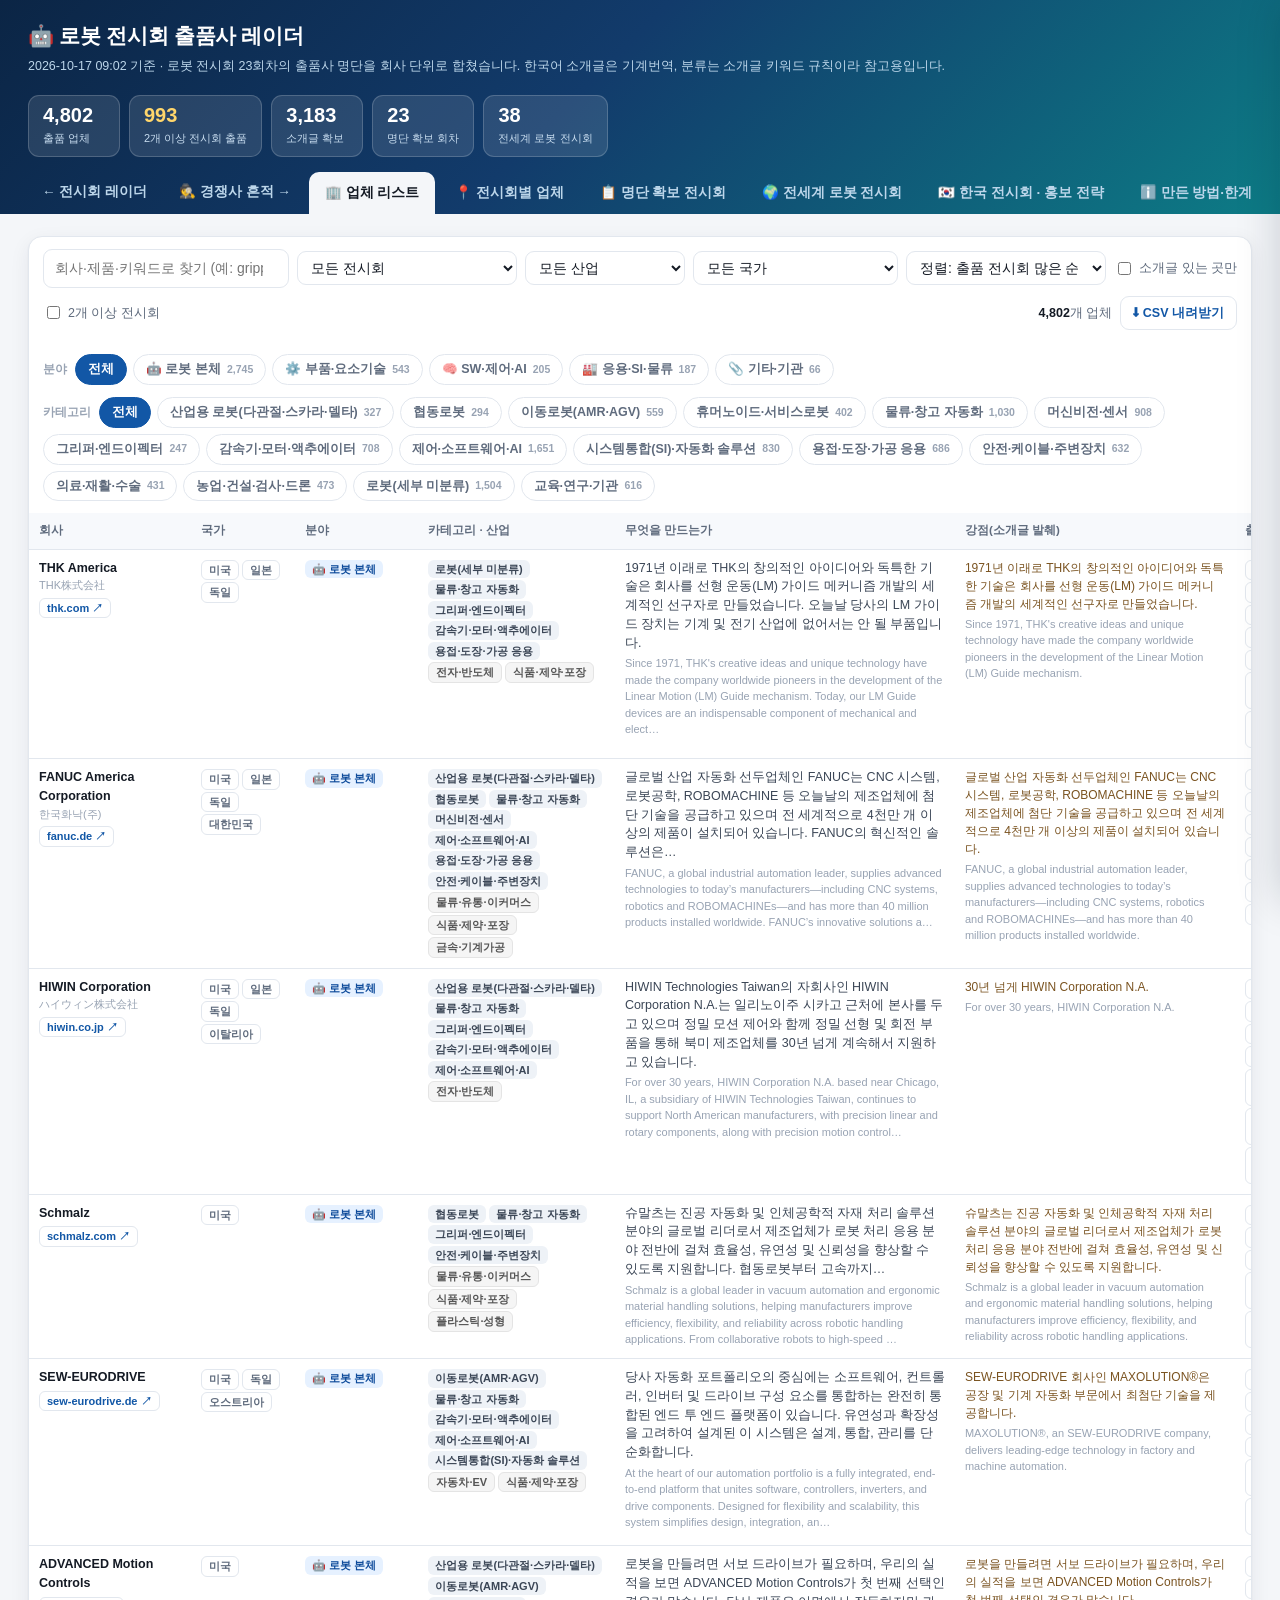
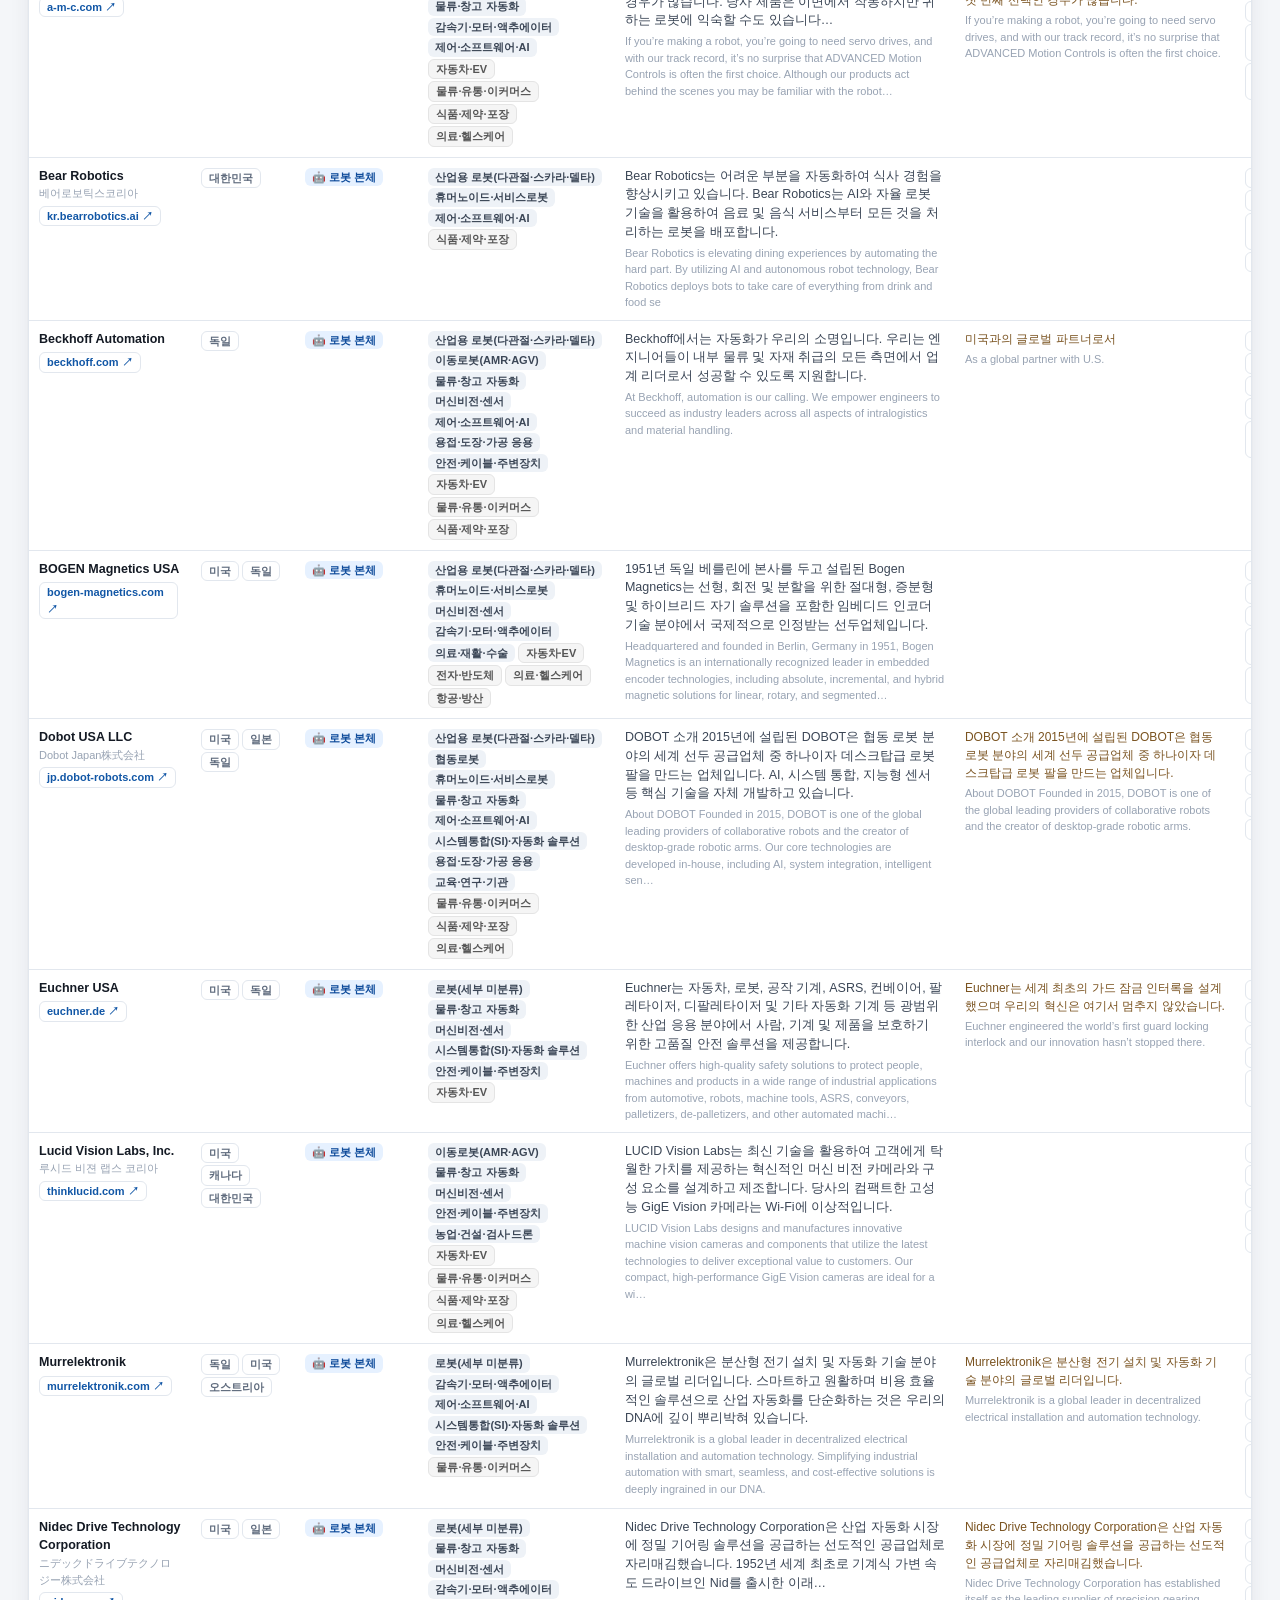
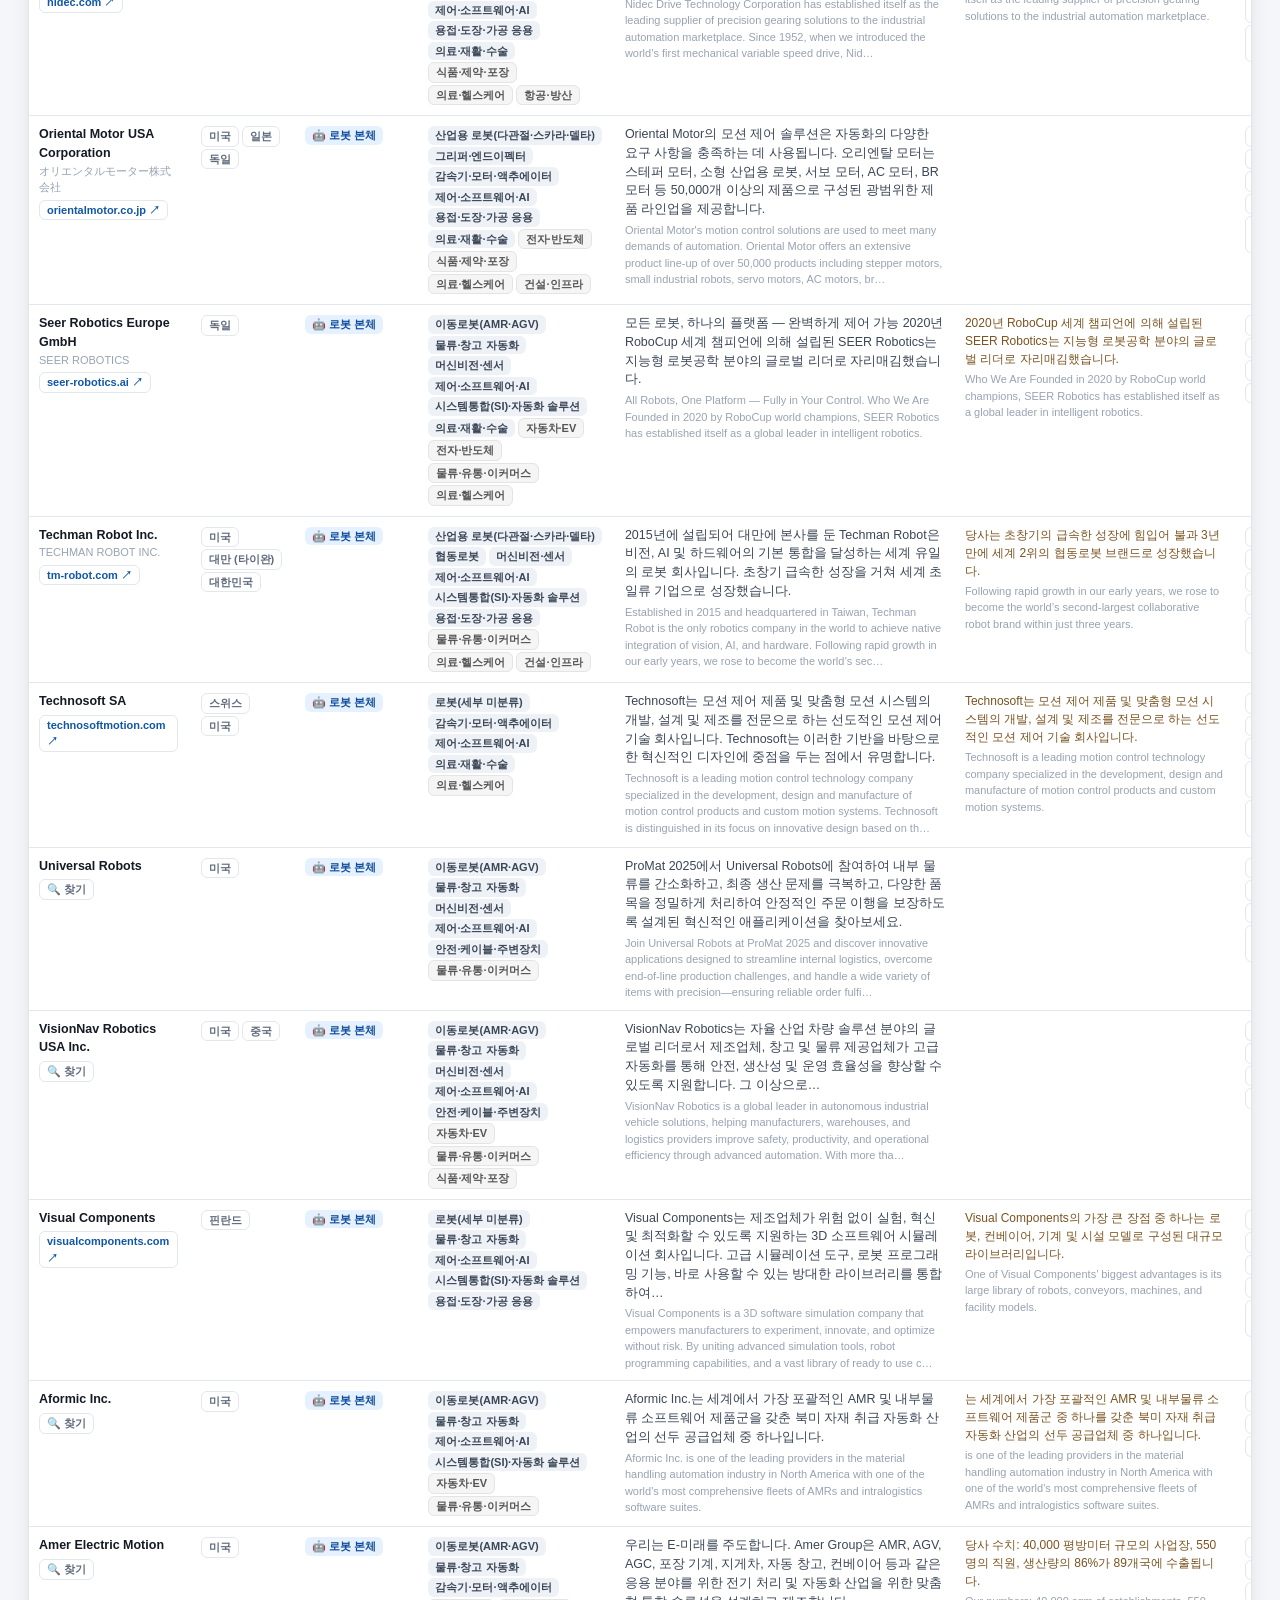
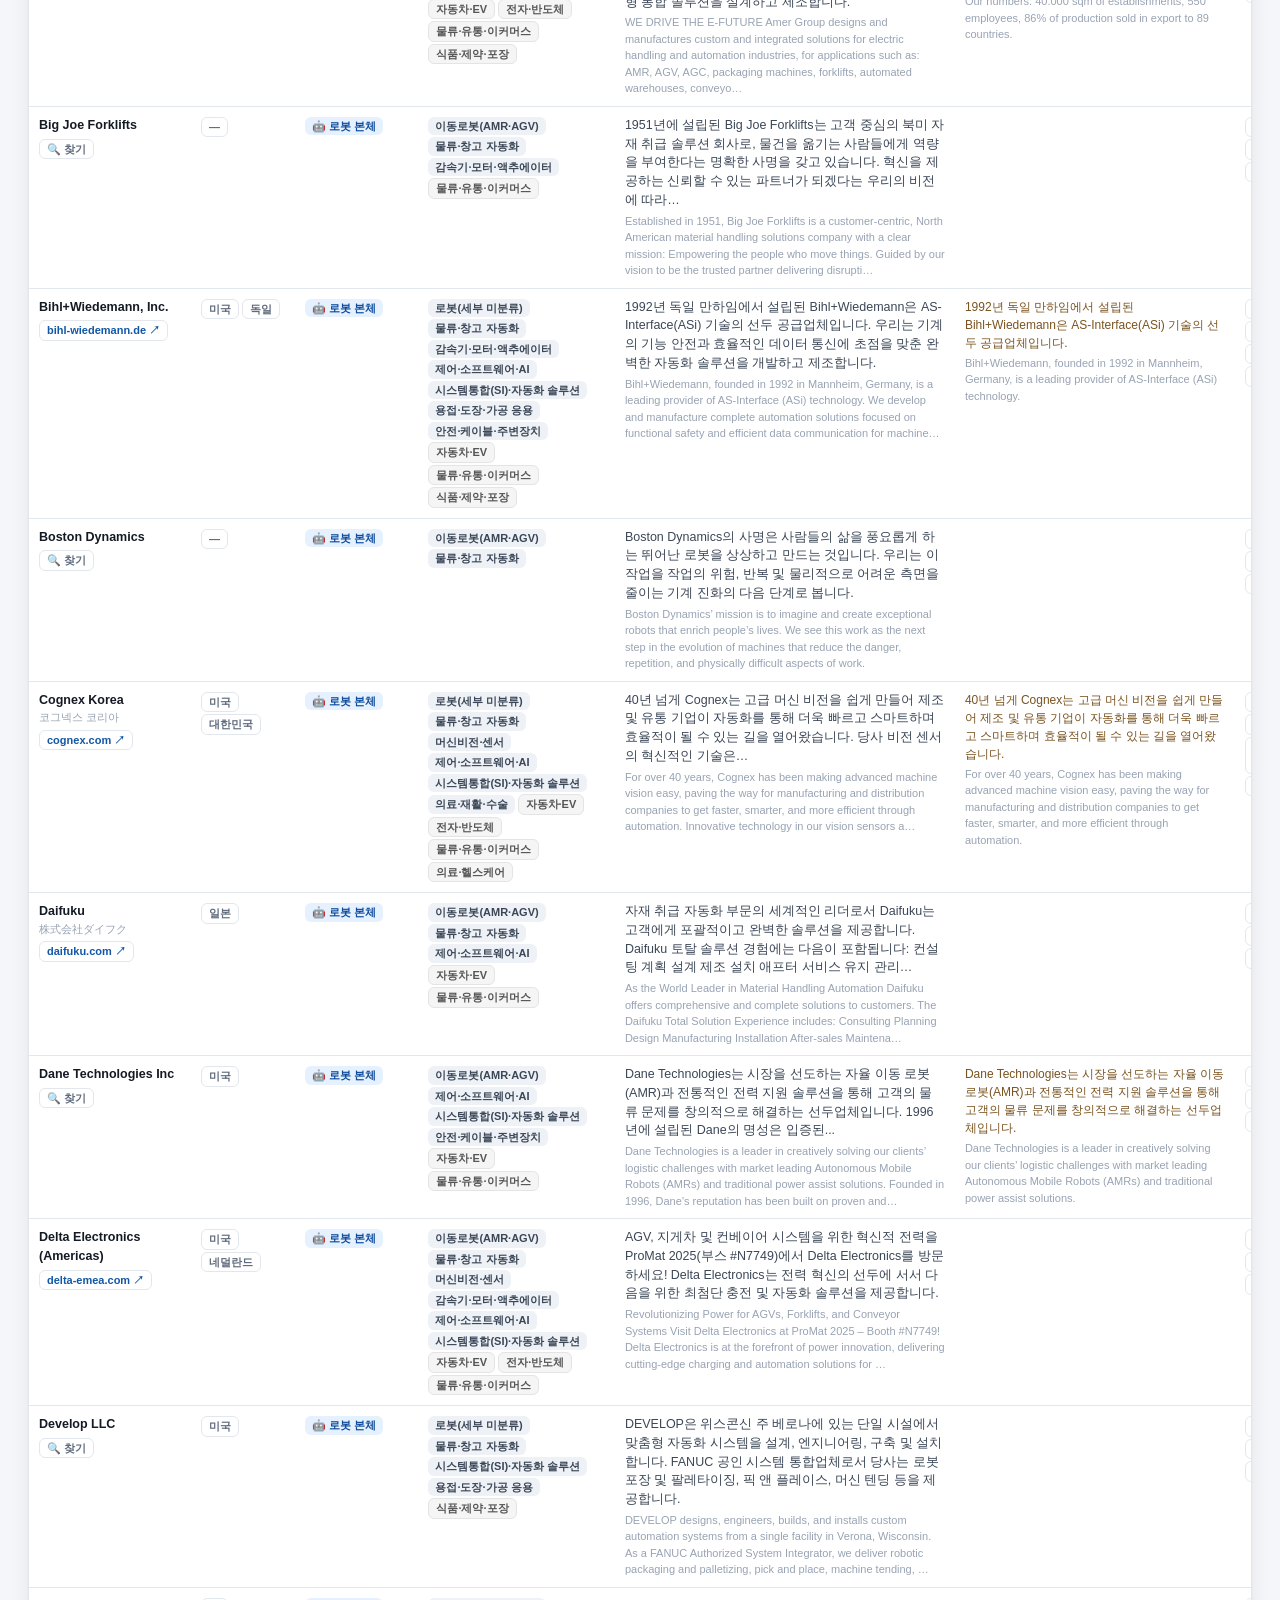
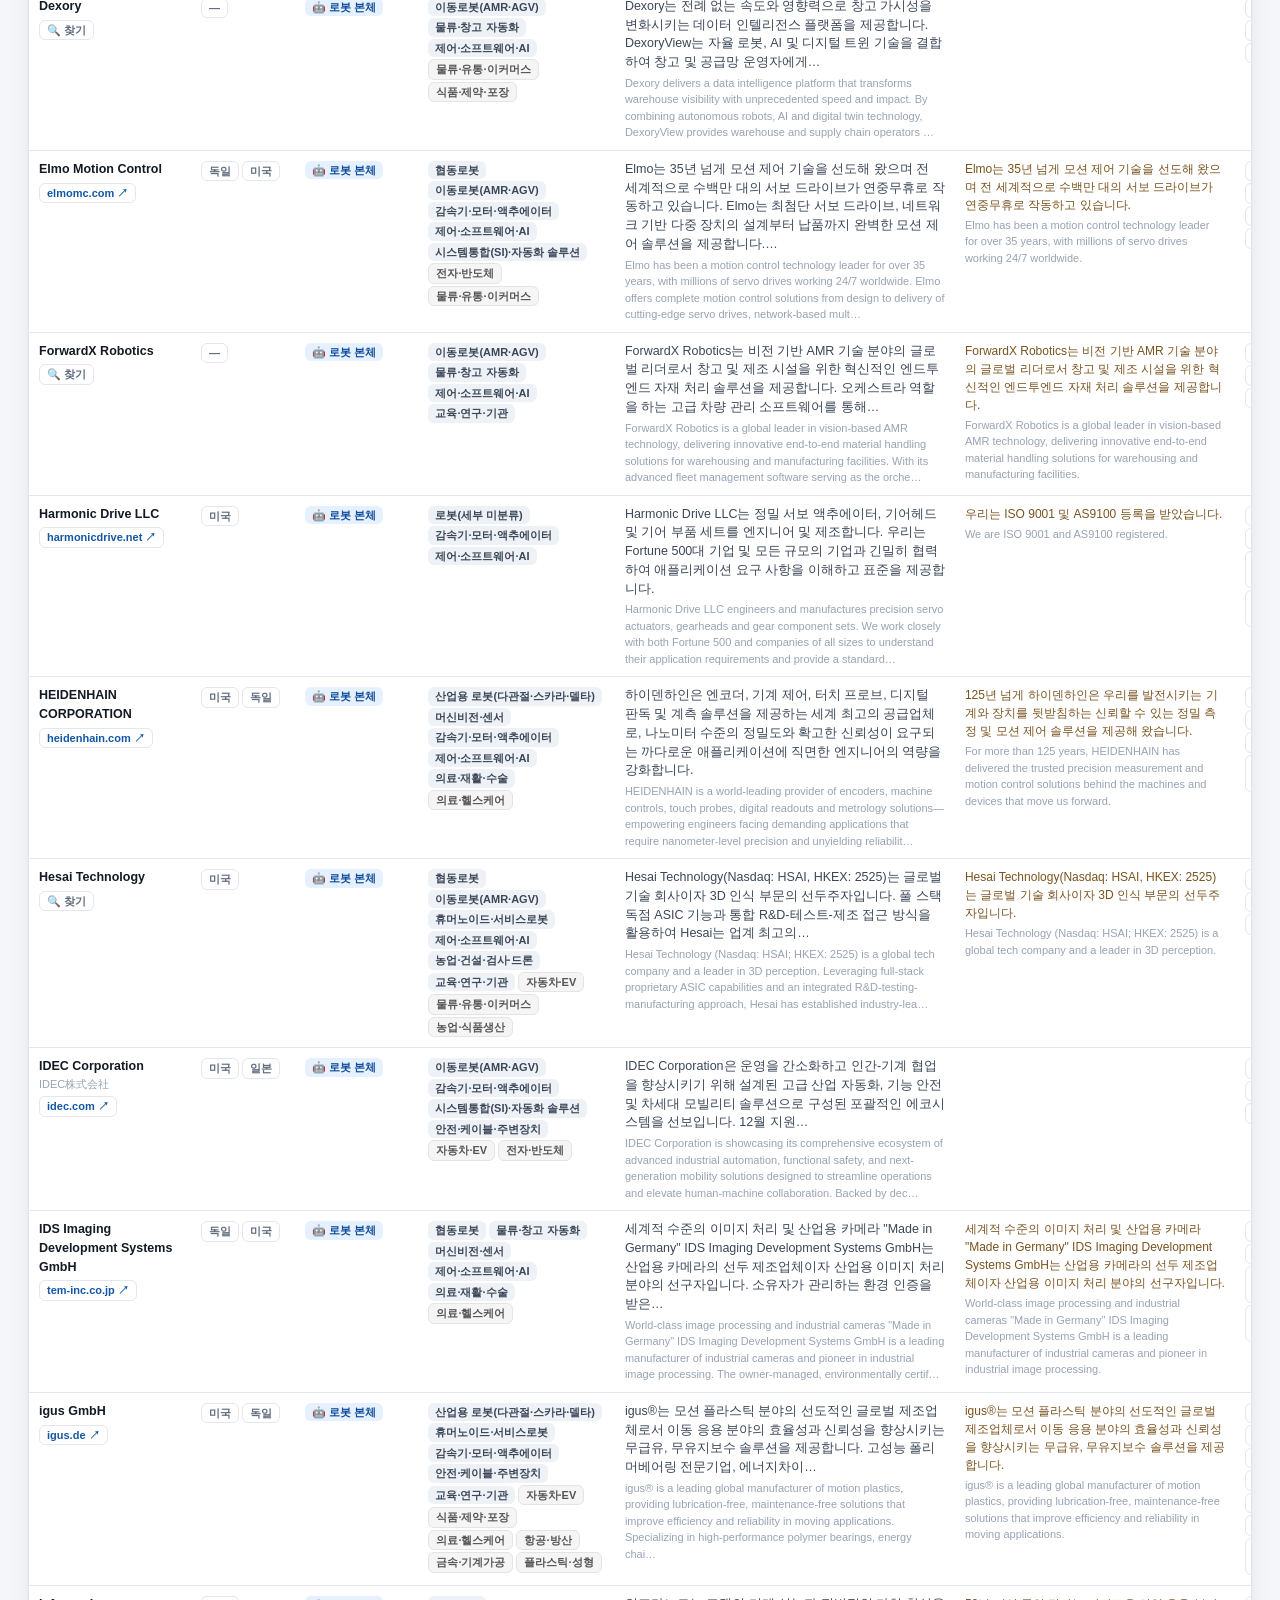
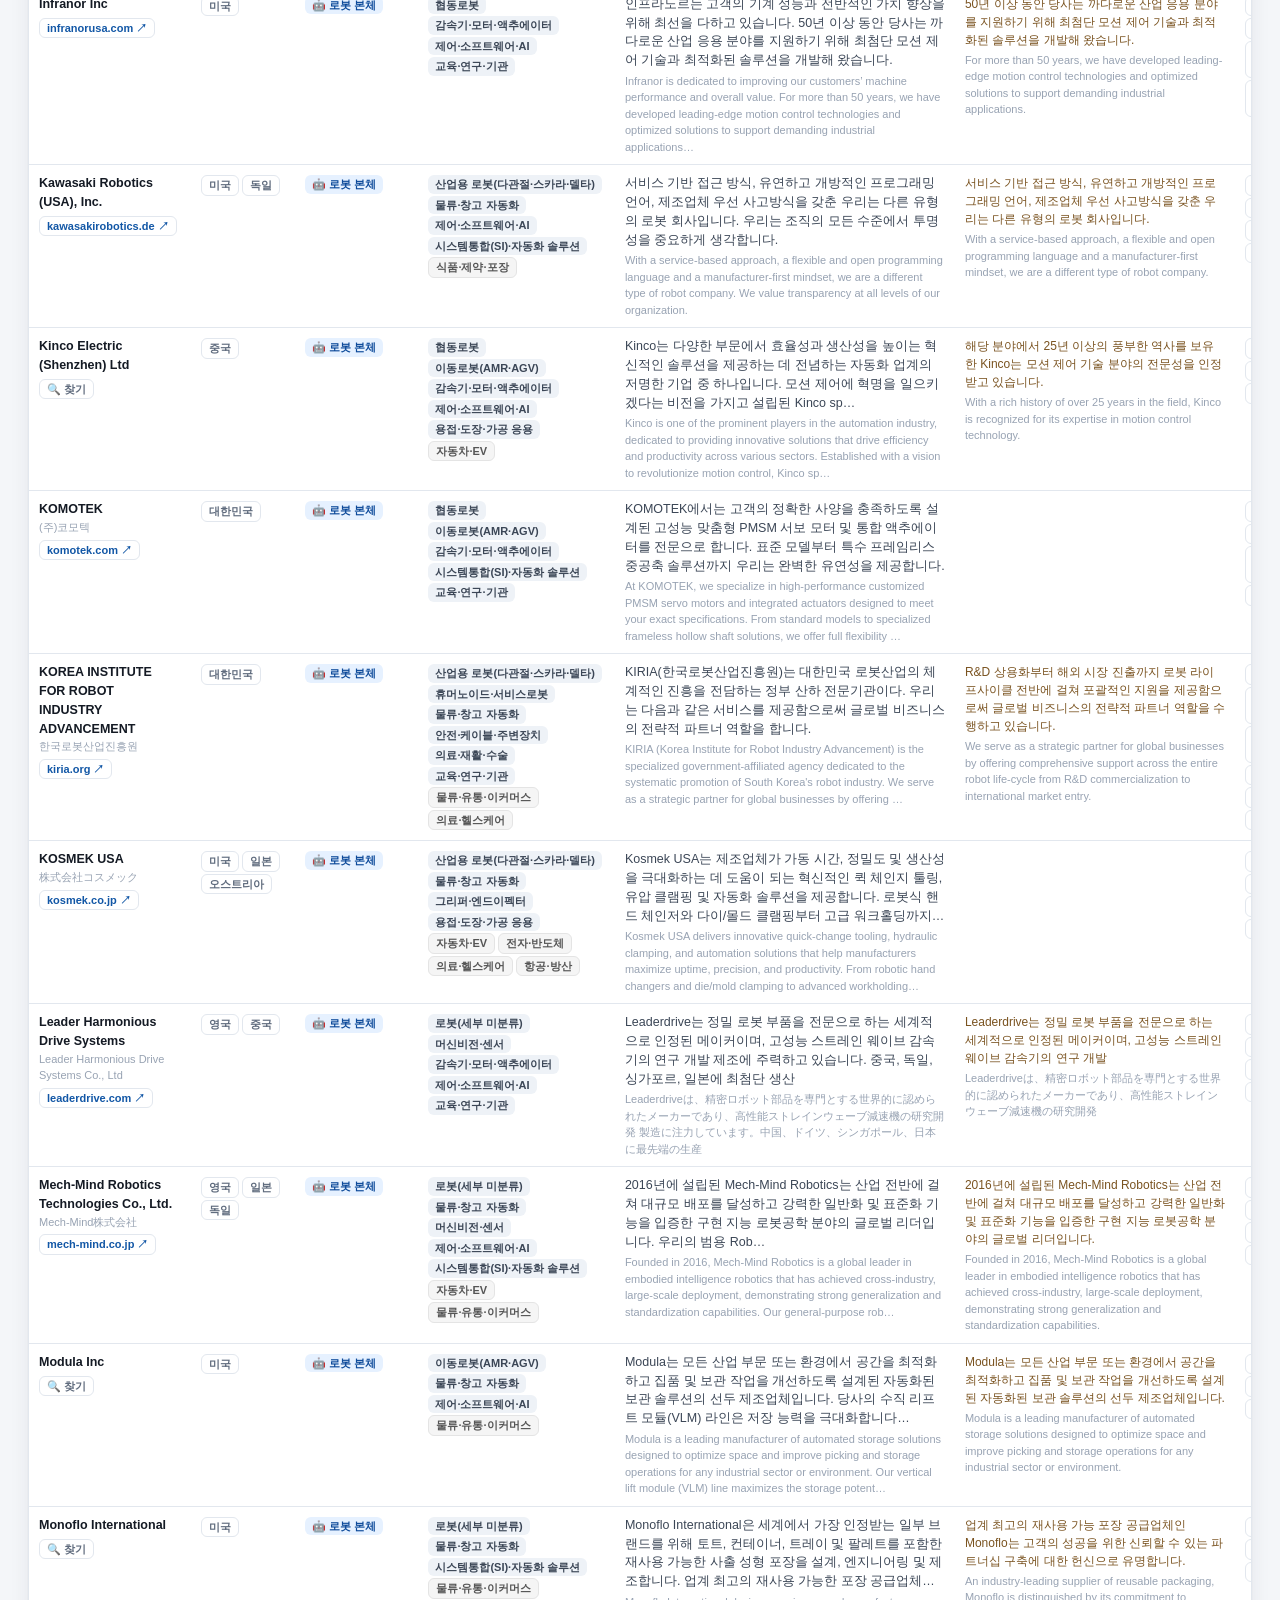
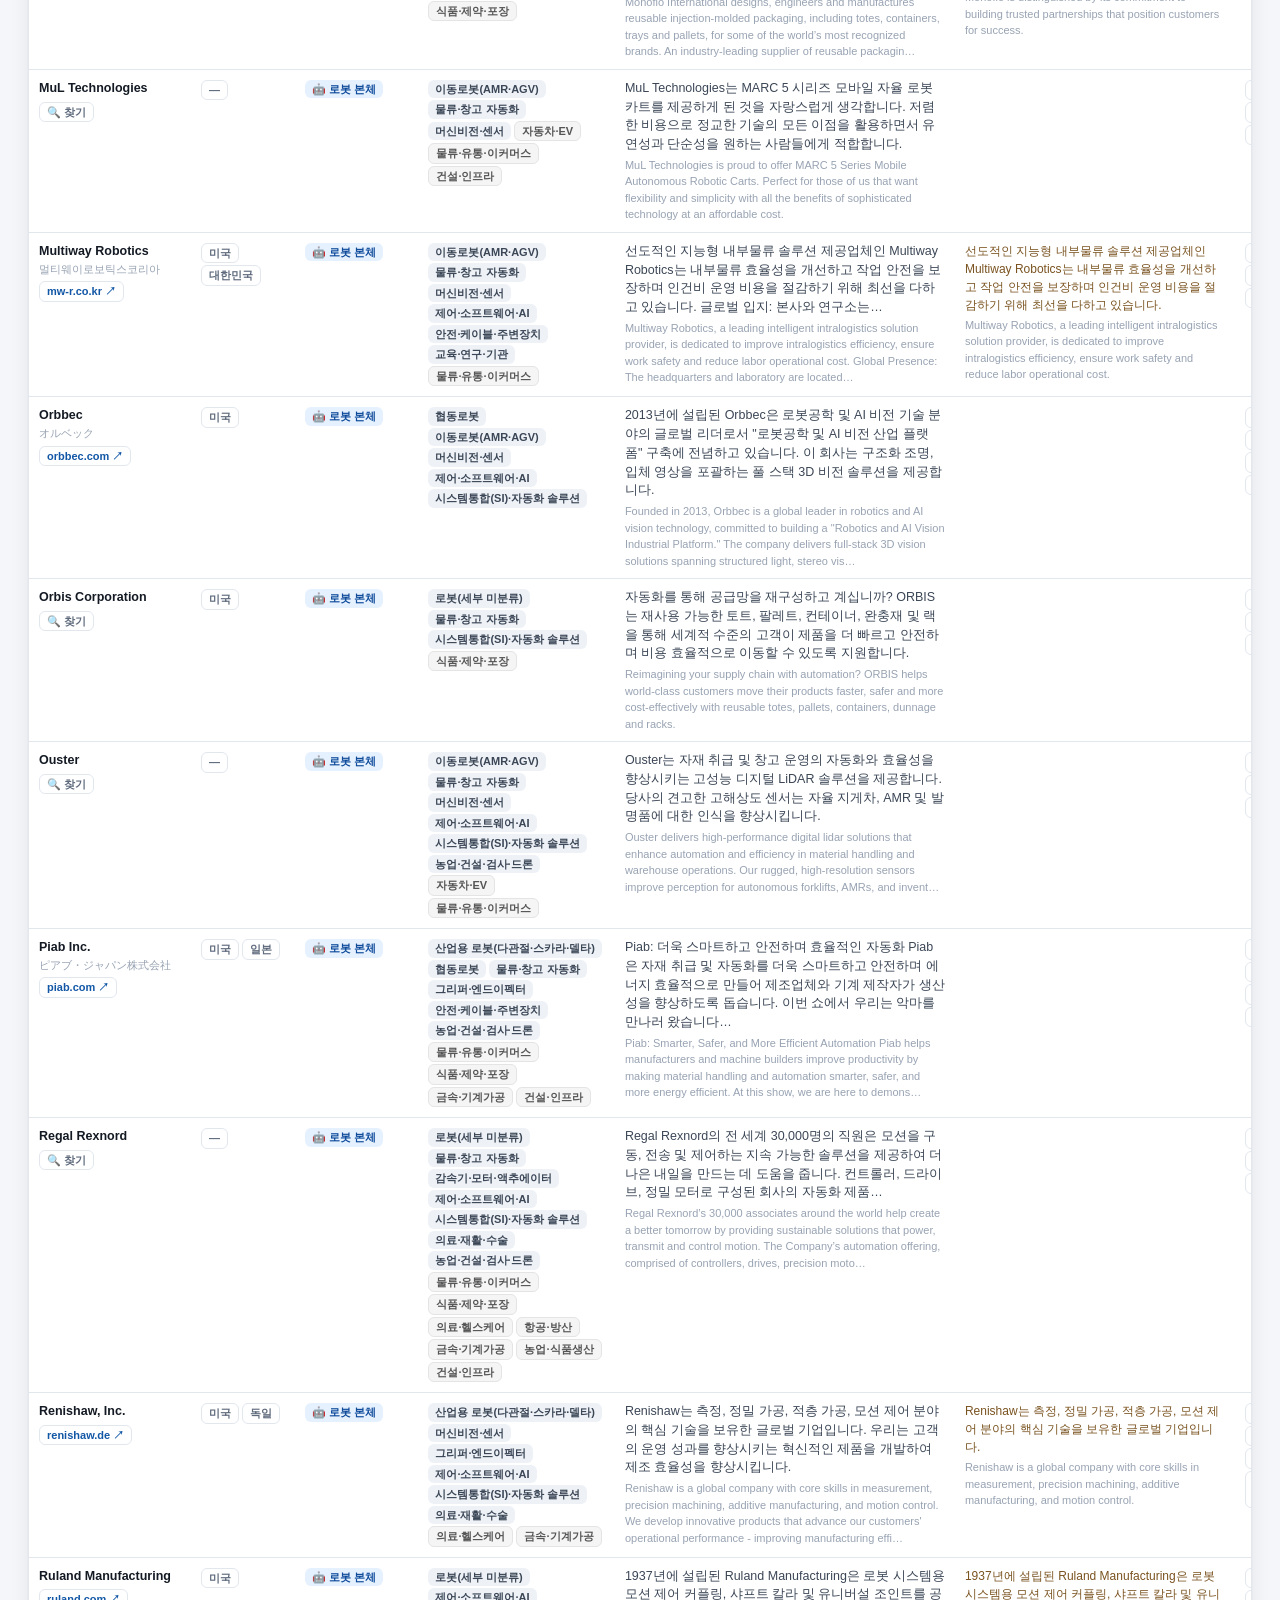
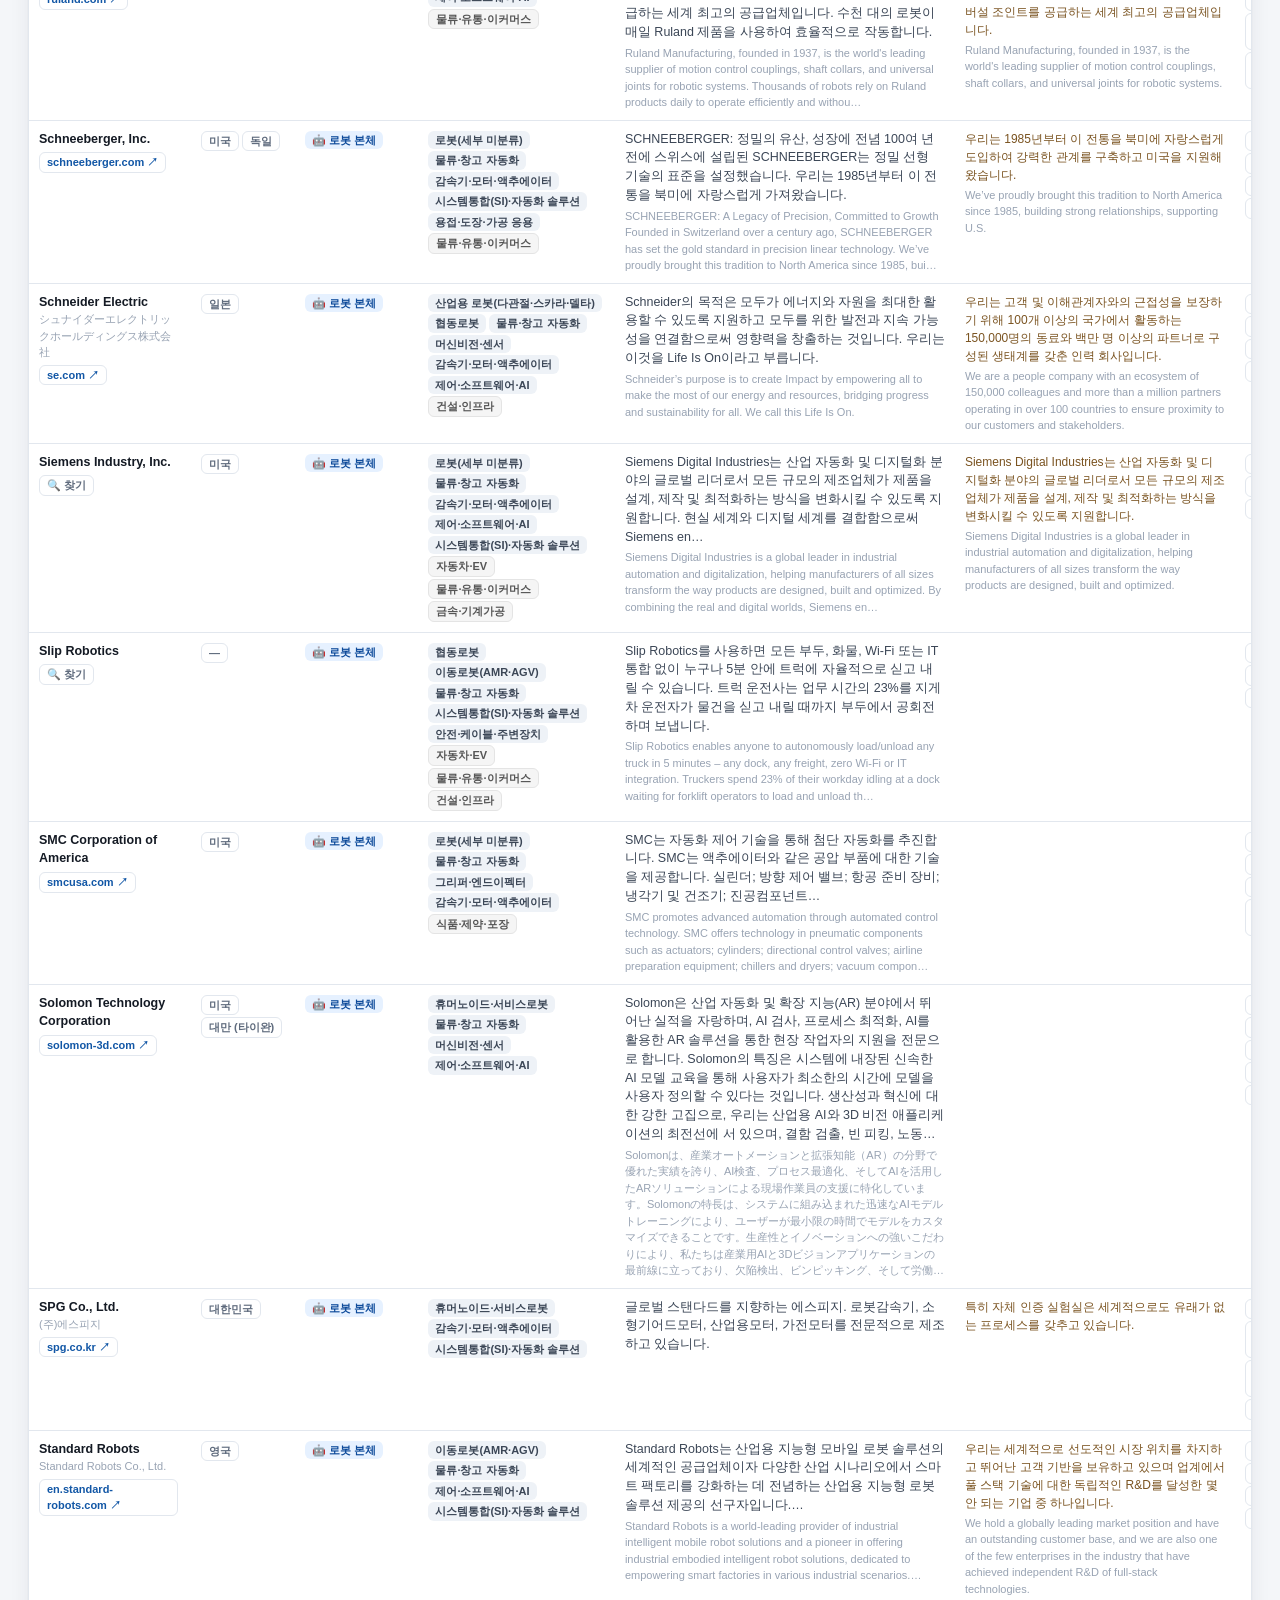
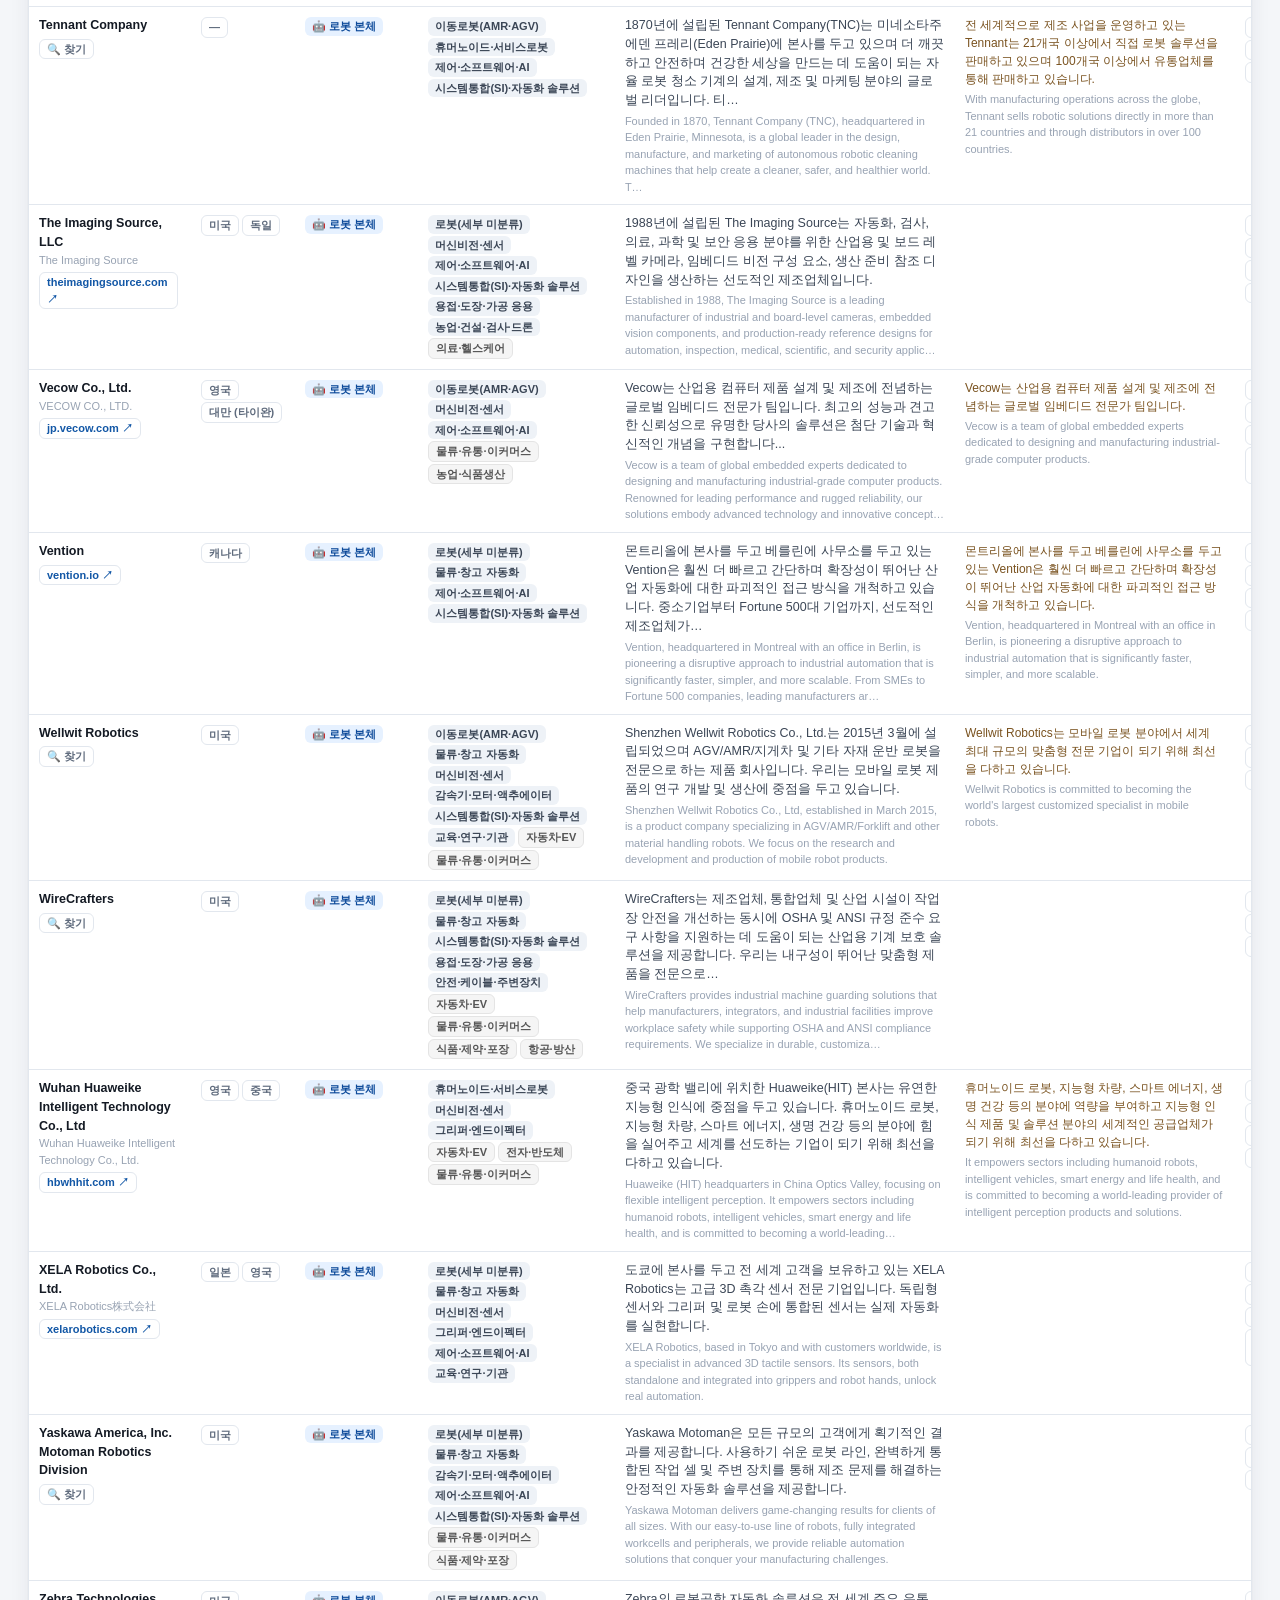
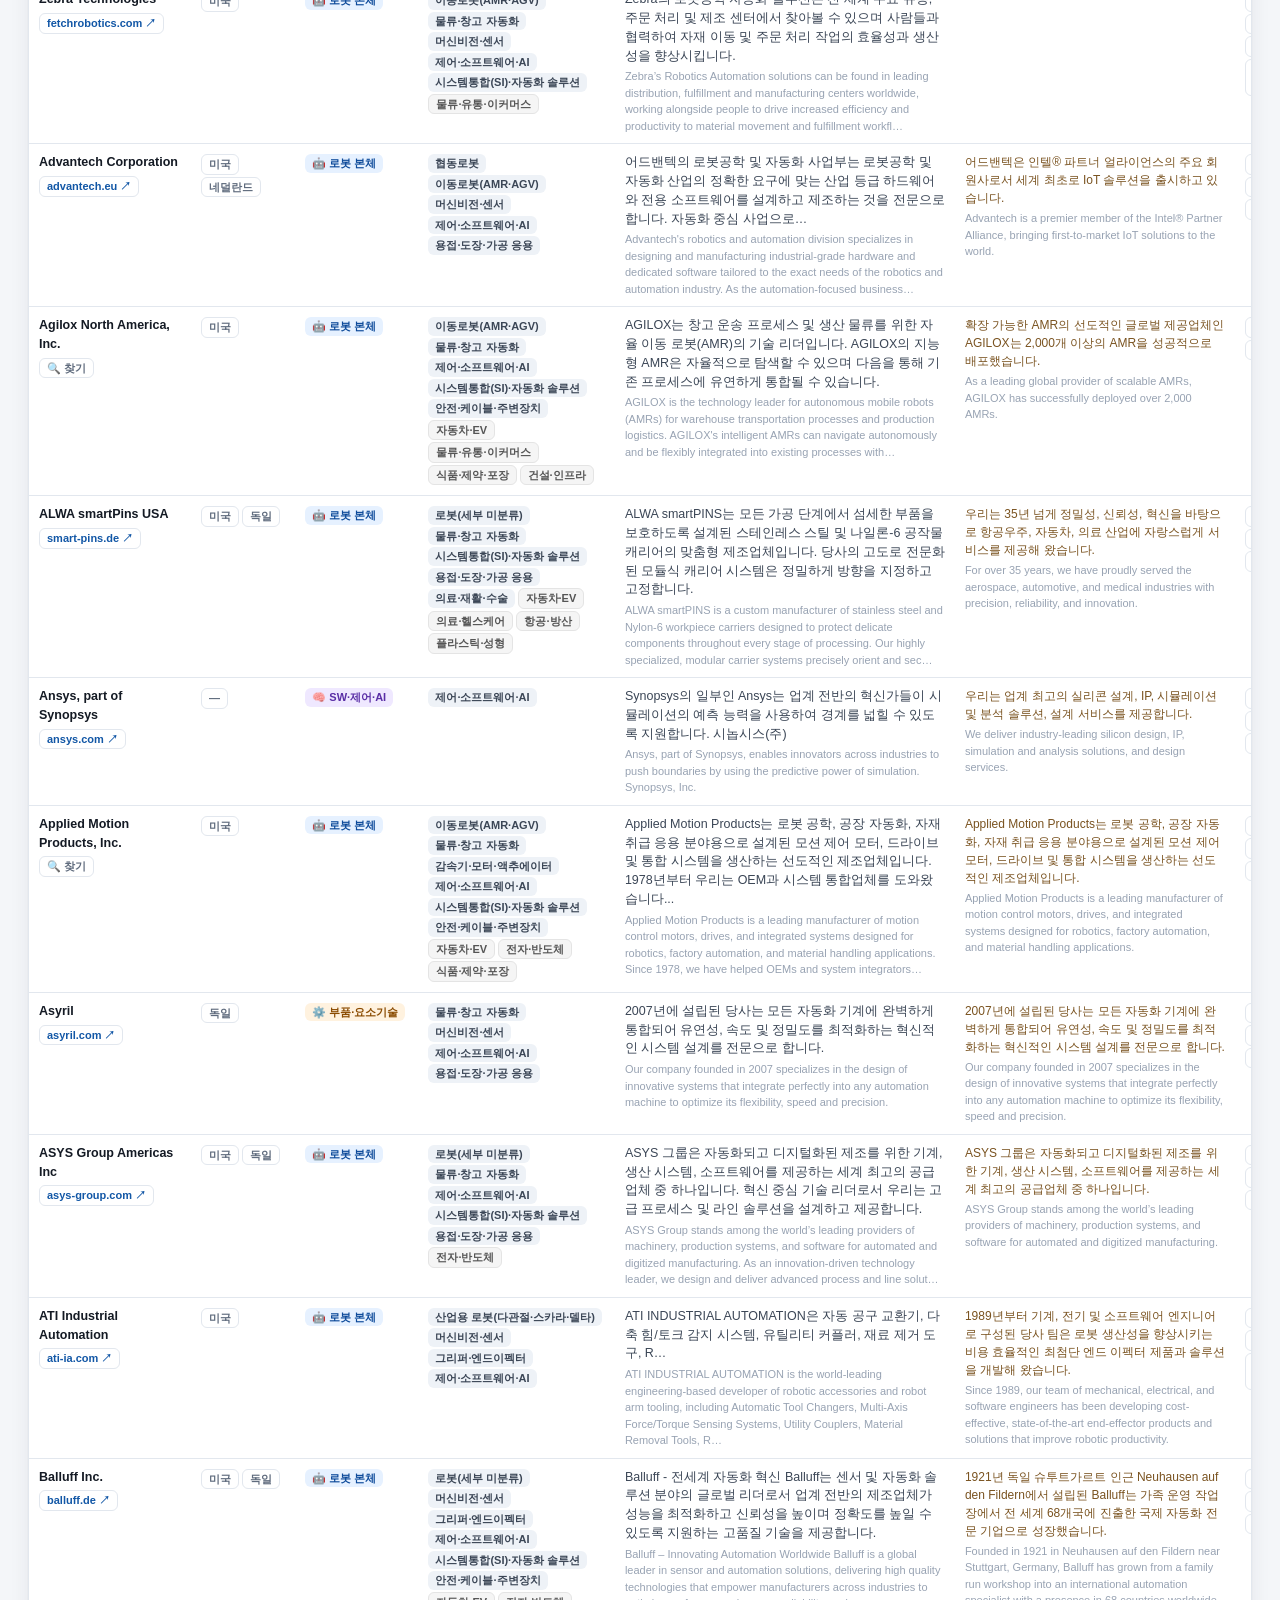
==== commit 2faae8ec: "데이터 갱신 2026-10-17" ====
--- a/robots.html
+++ b/robots.html
@@ -4,8 +4,8 @@
 <meta charset="utf-8">
 <meta name="viewport" content="width=device-width,initial-scale=1">
 <title>로봇 전시회 출품사 레이더</title>
-<link rel="stylesheet" href="styles.css?v=202610161012">
-<link rel="stylesheet" href="robots.css?v=202610161012">
+<link rel="stylesheet" href="styles.css?v=202610171037">
+<link rel="stylesheet" href="robots.css?v=202610171037">
 </head>
 <body>
 <header>
@@ -33,7 +33,7 @@
 <div class="scrim" id="scrim"></div>
 <aside class="drawer" id="drawer"></aside>
 
-<script src="app-robots.js?v=202610161012"></script>
-<script src="robots.js?v=202610161012"></script>
+<script src="app-robots.js?v=202610171037"></script>
+<script src="robots.js?v=202610171037"></script>
 </body>
 </html>
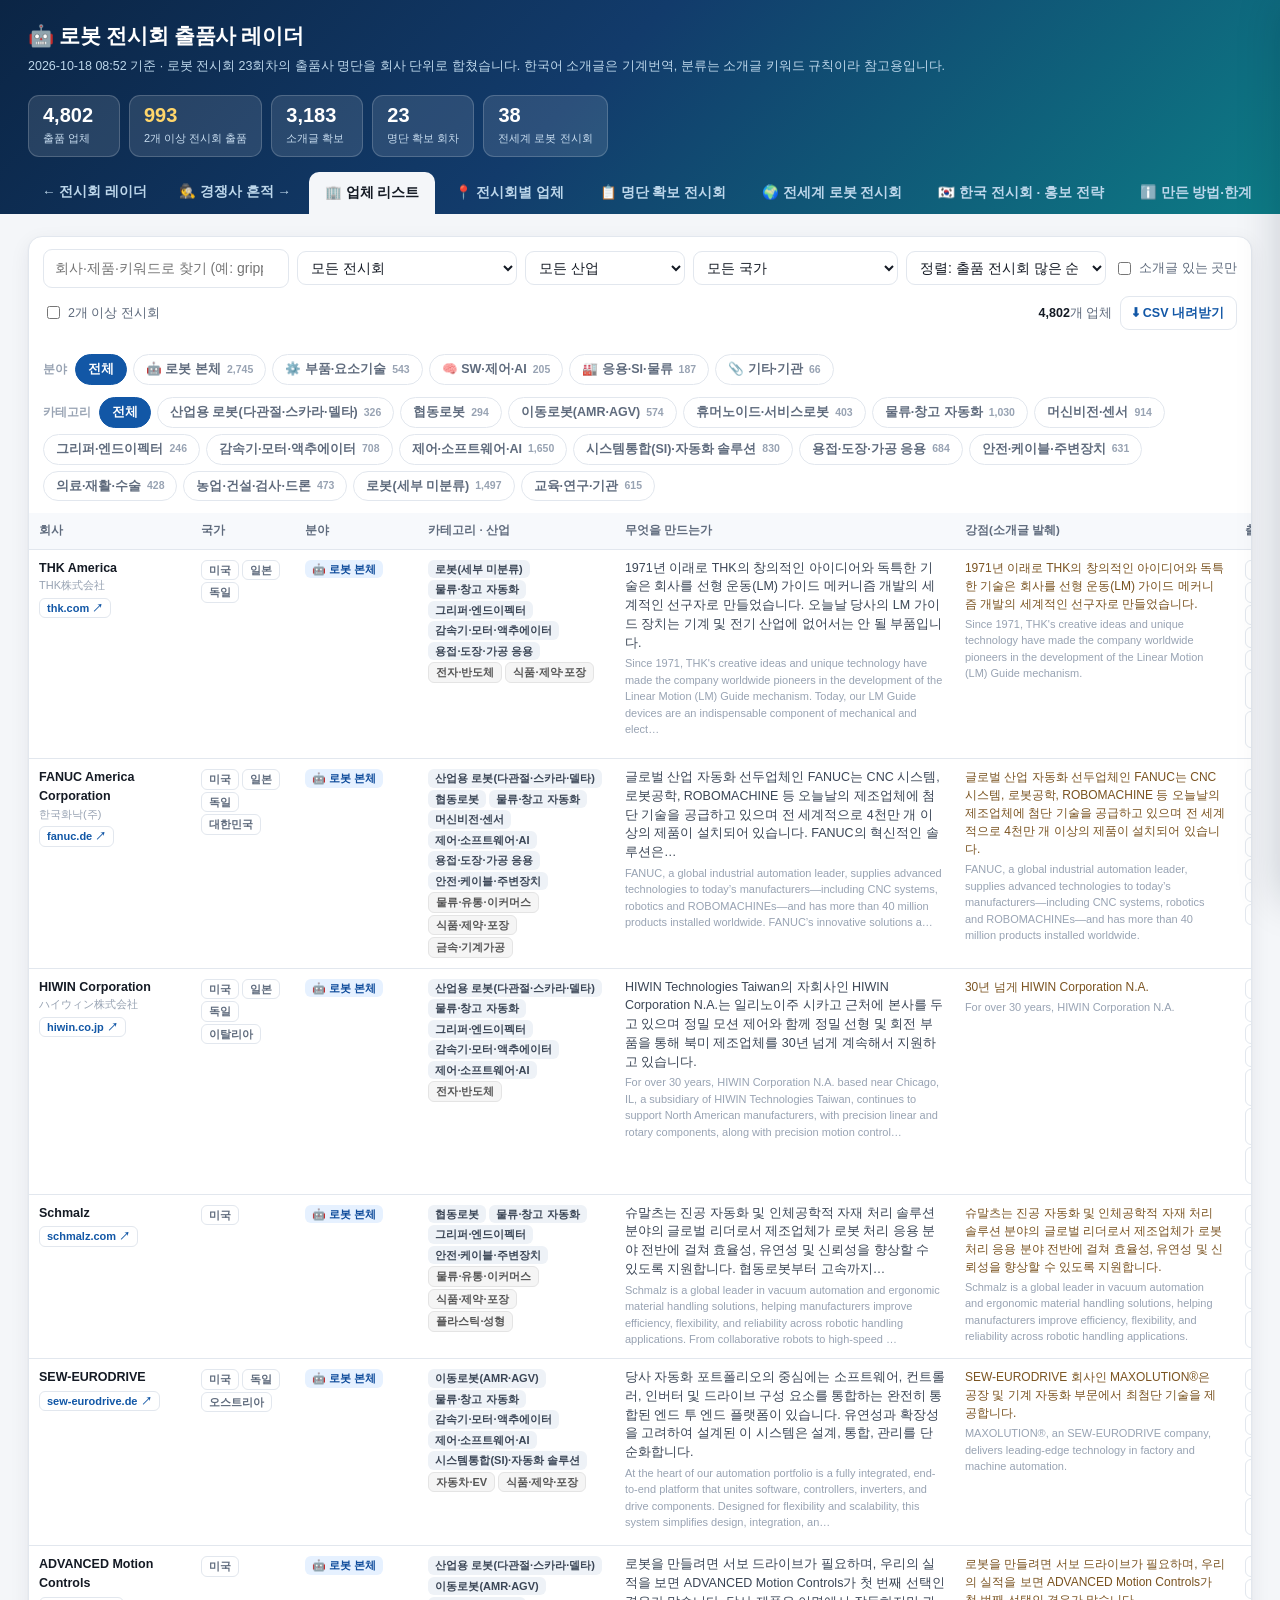
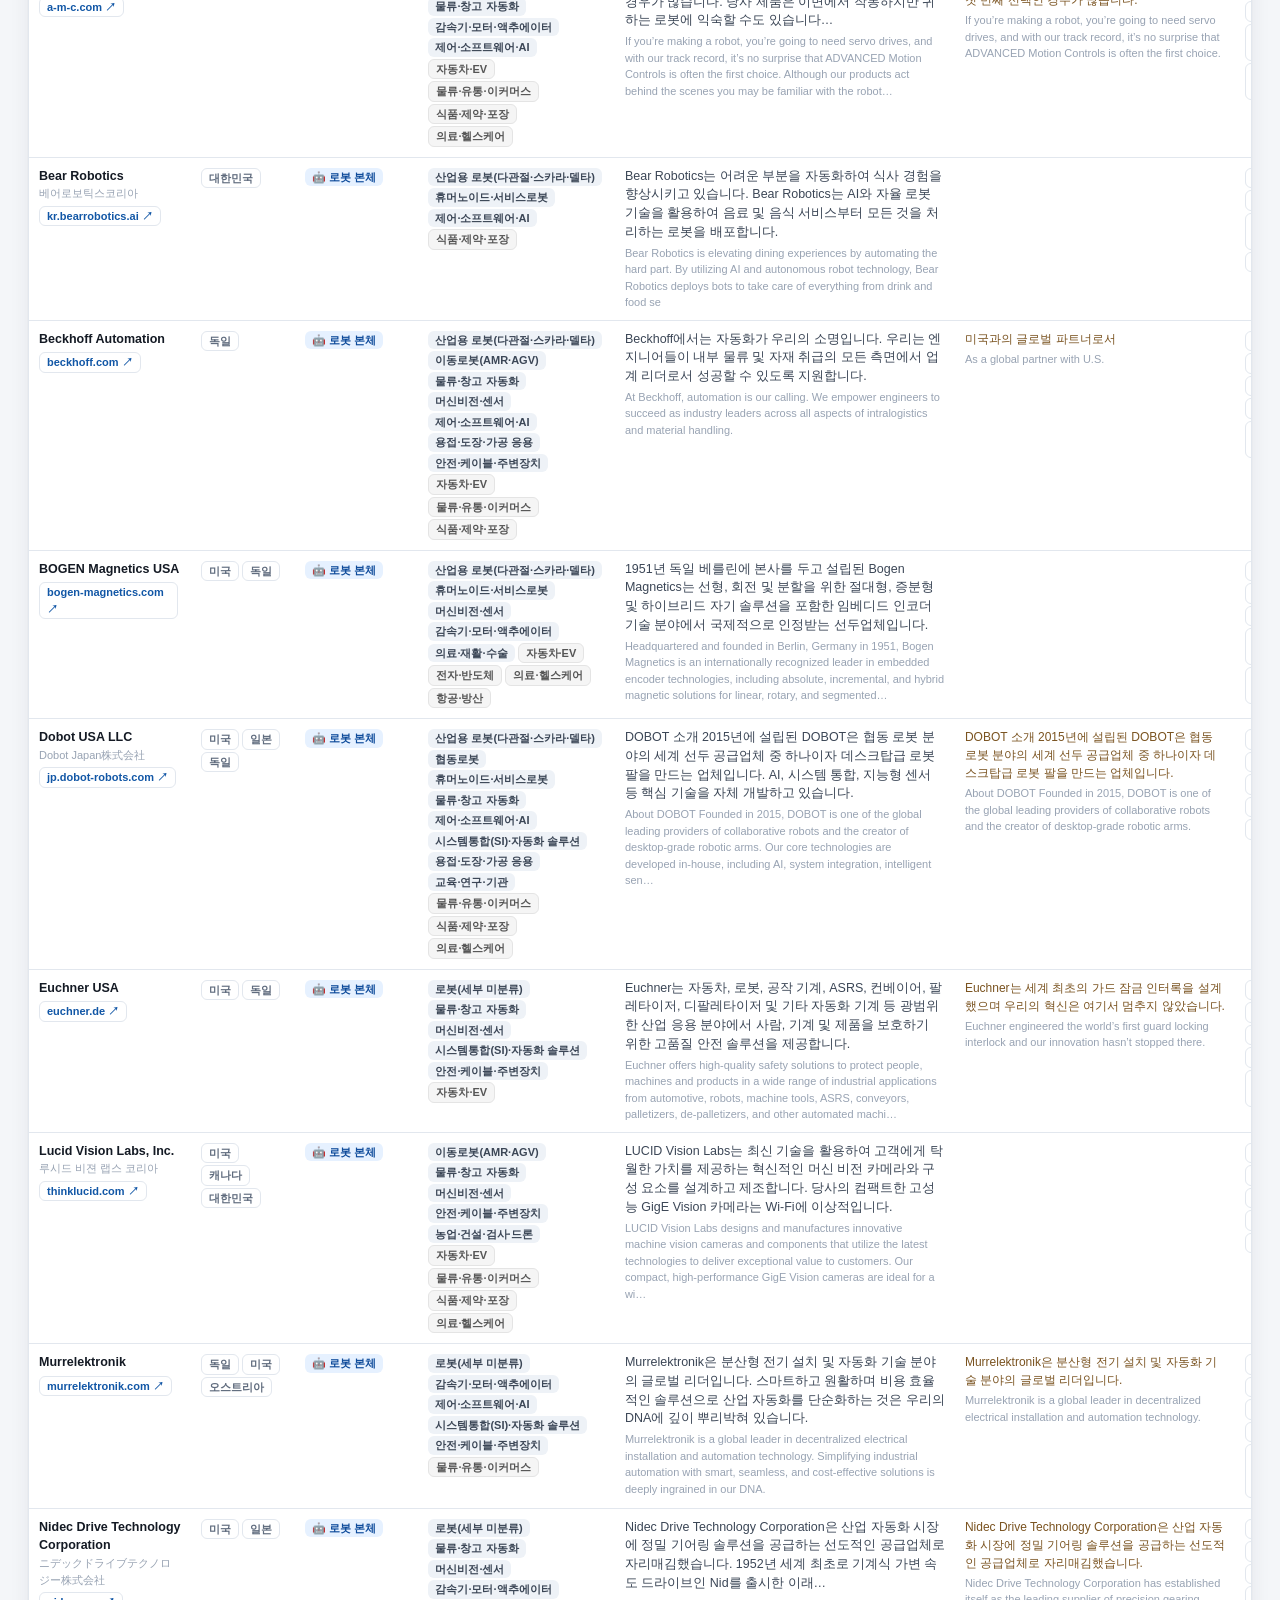
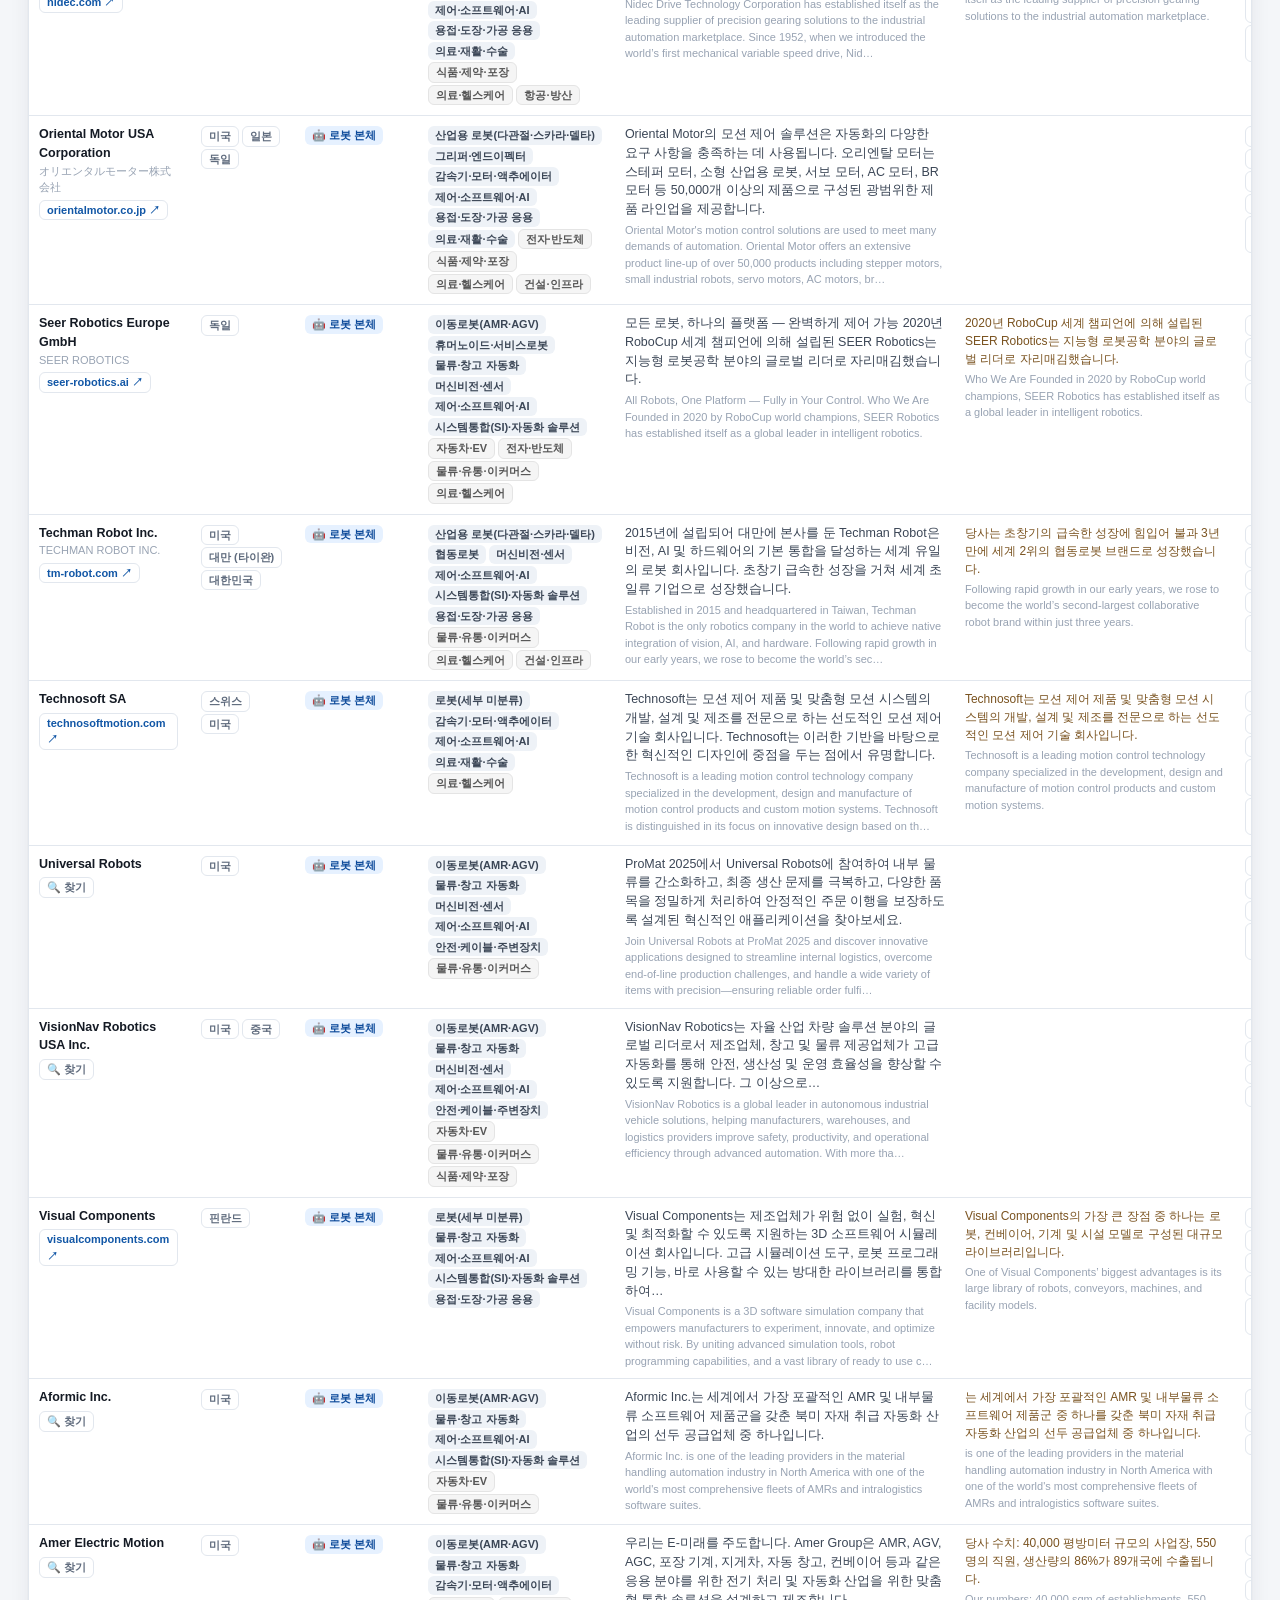
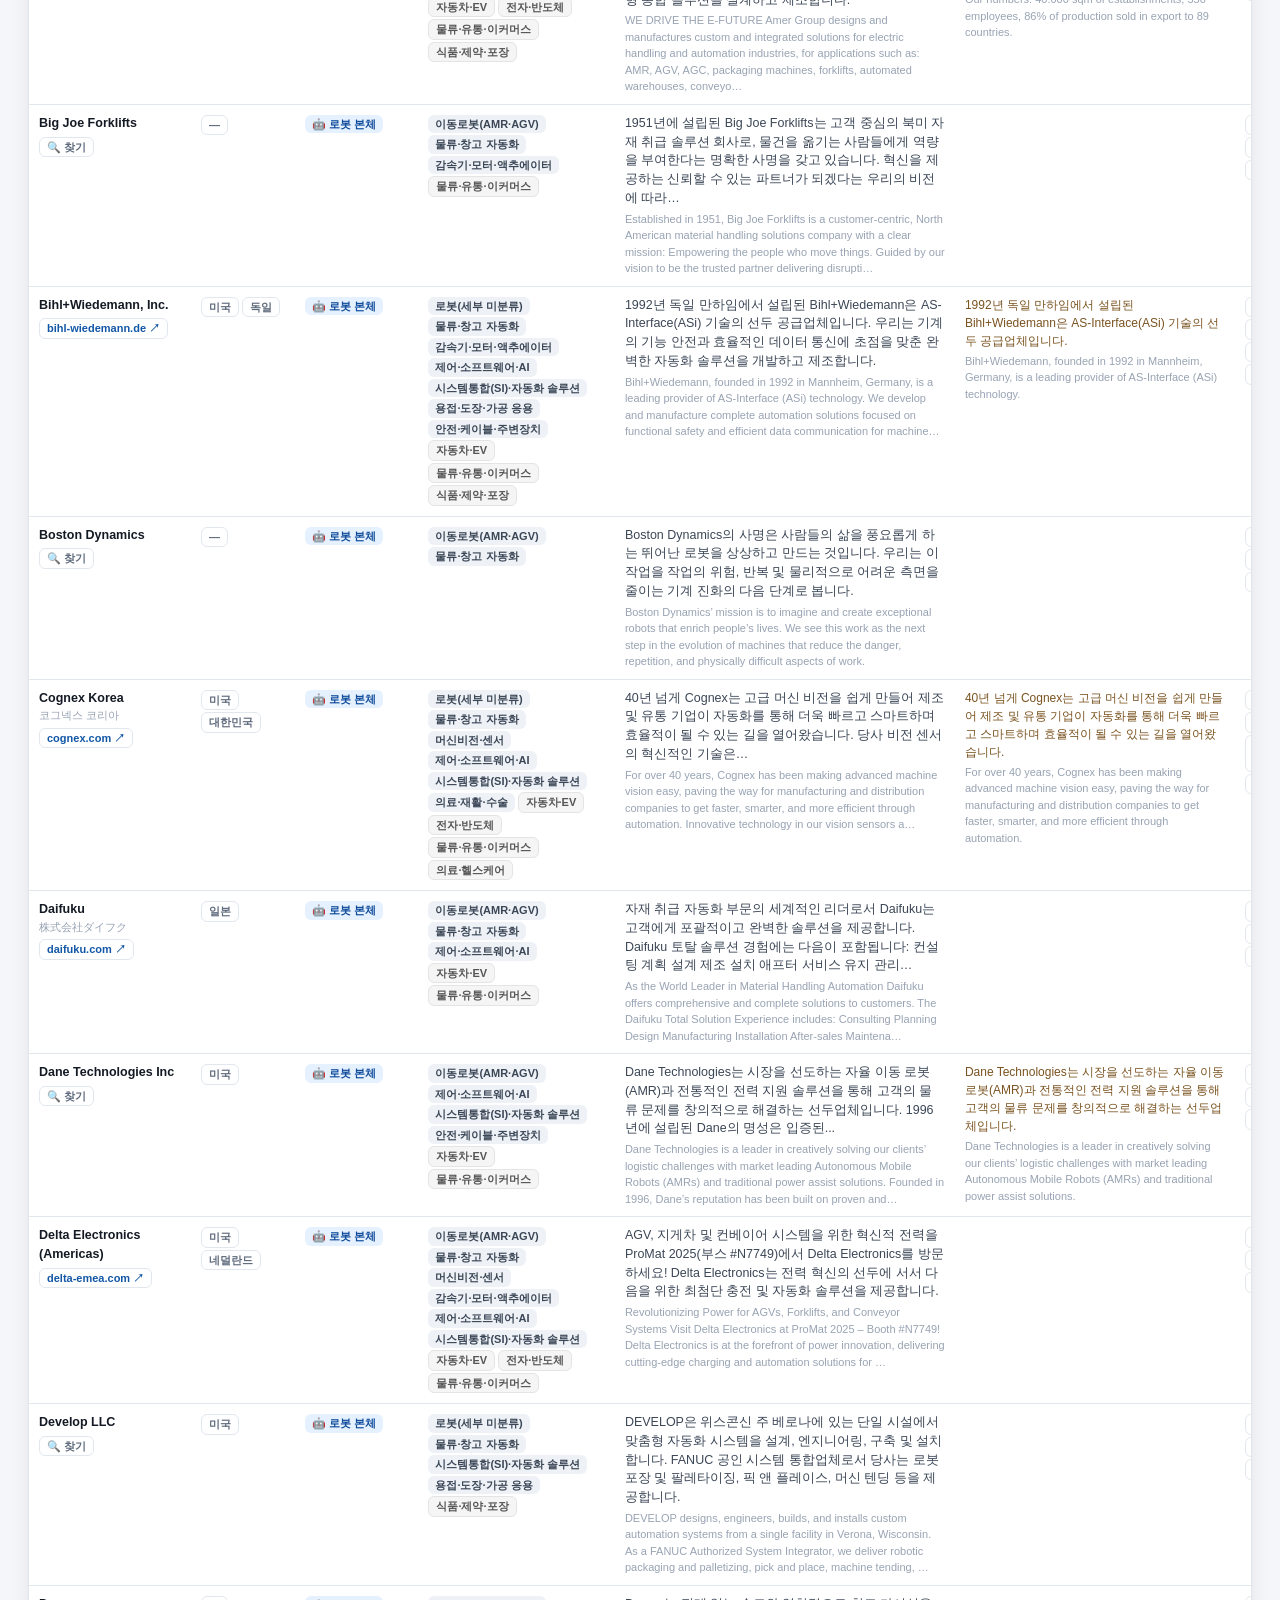
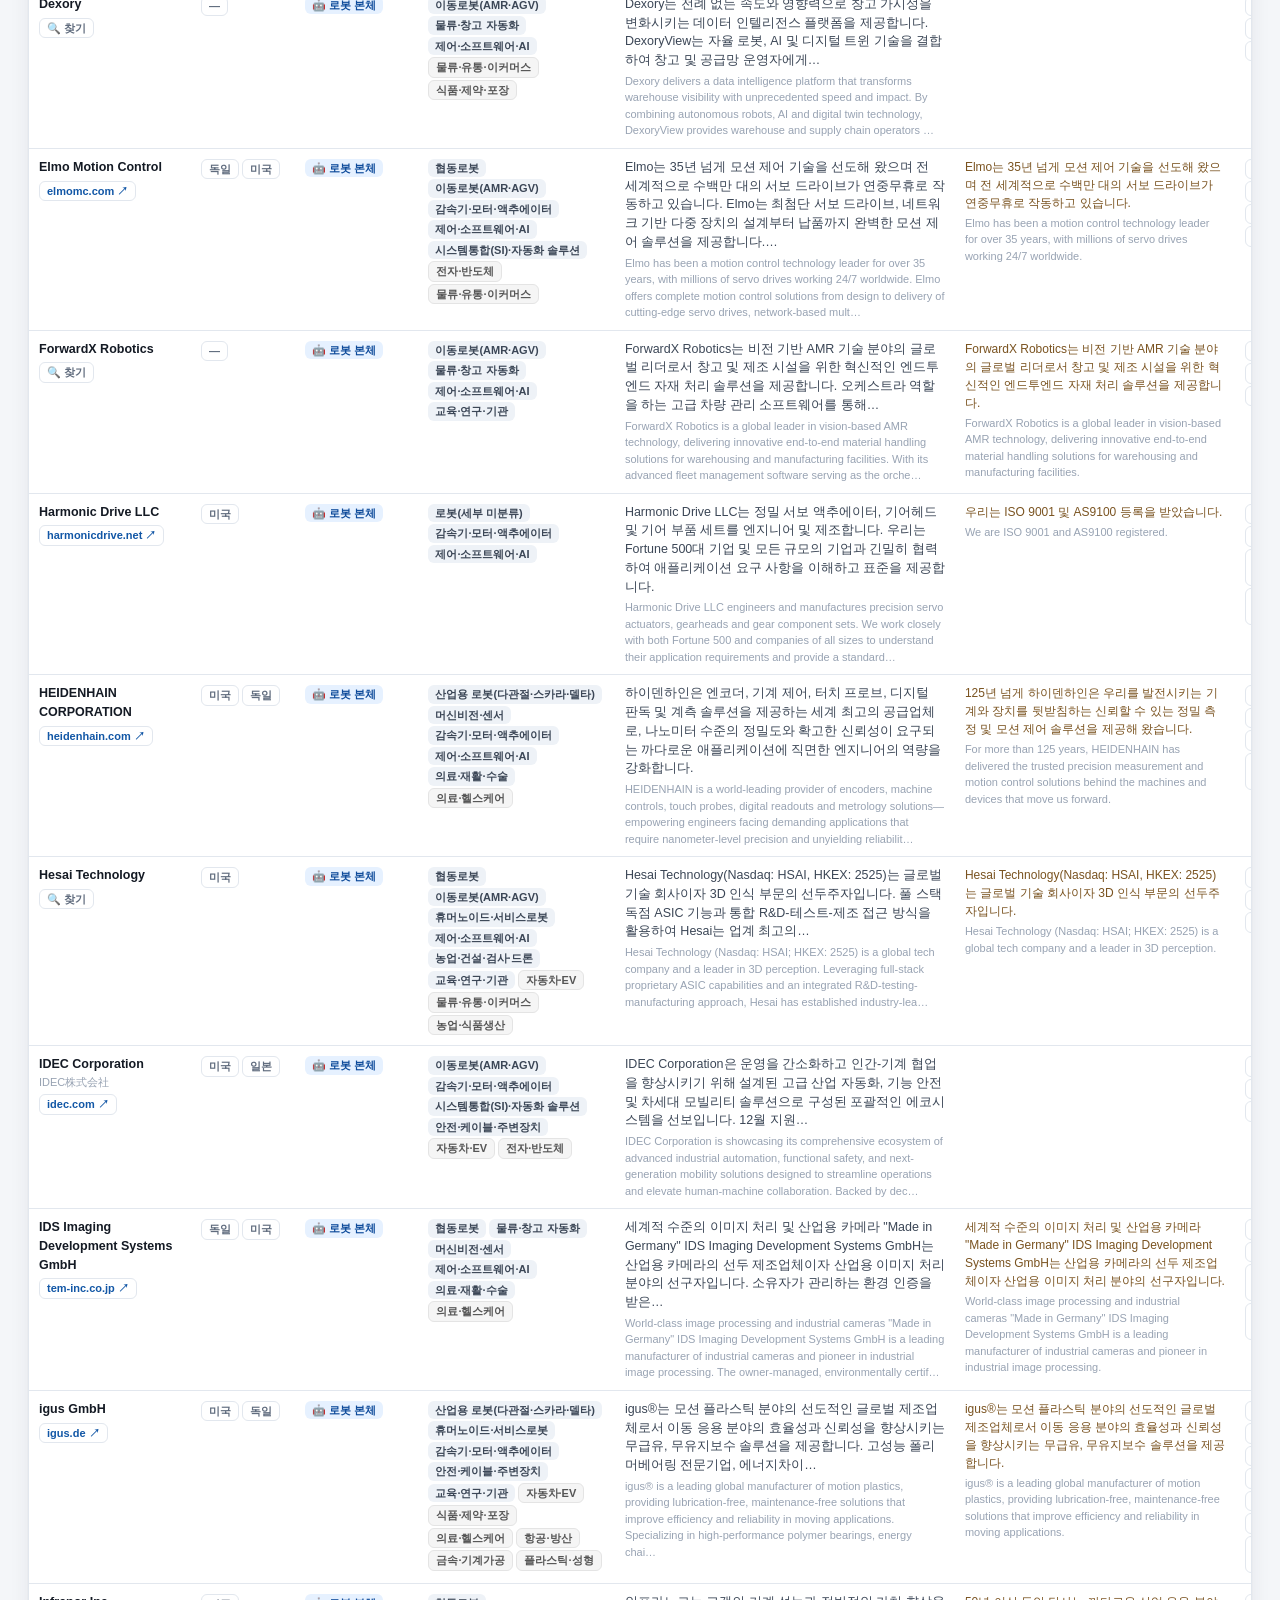
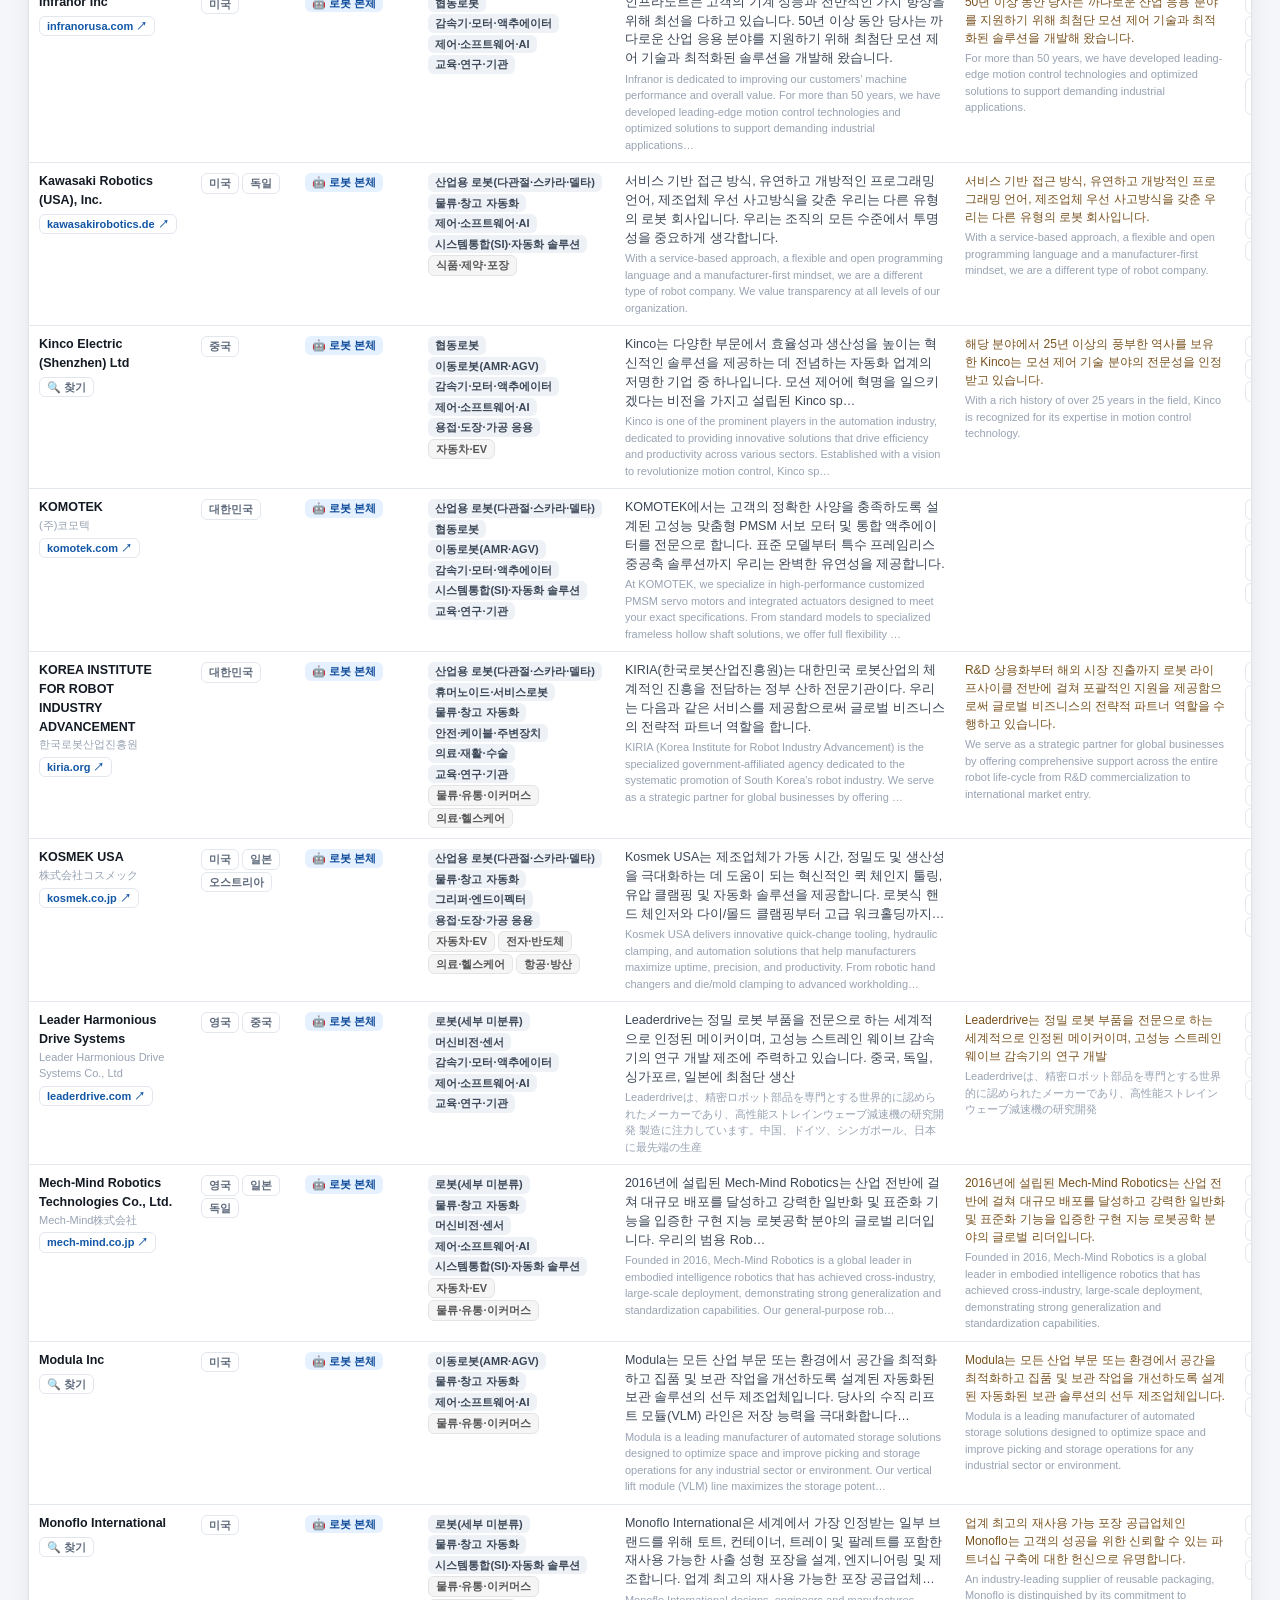
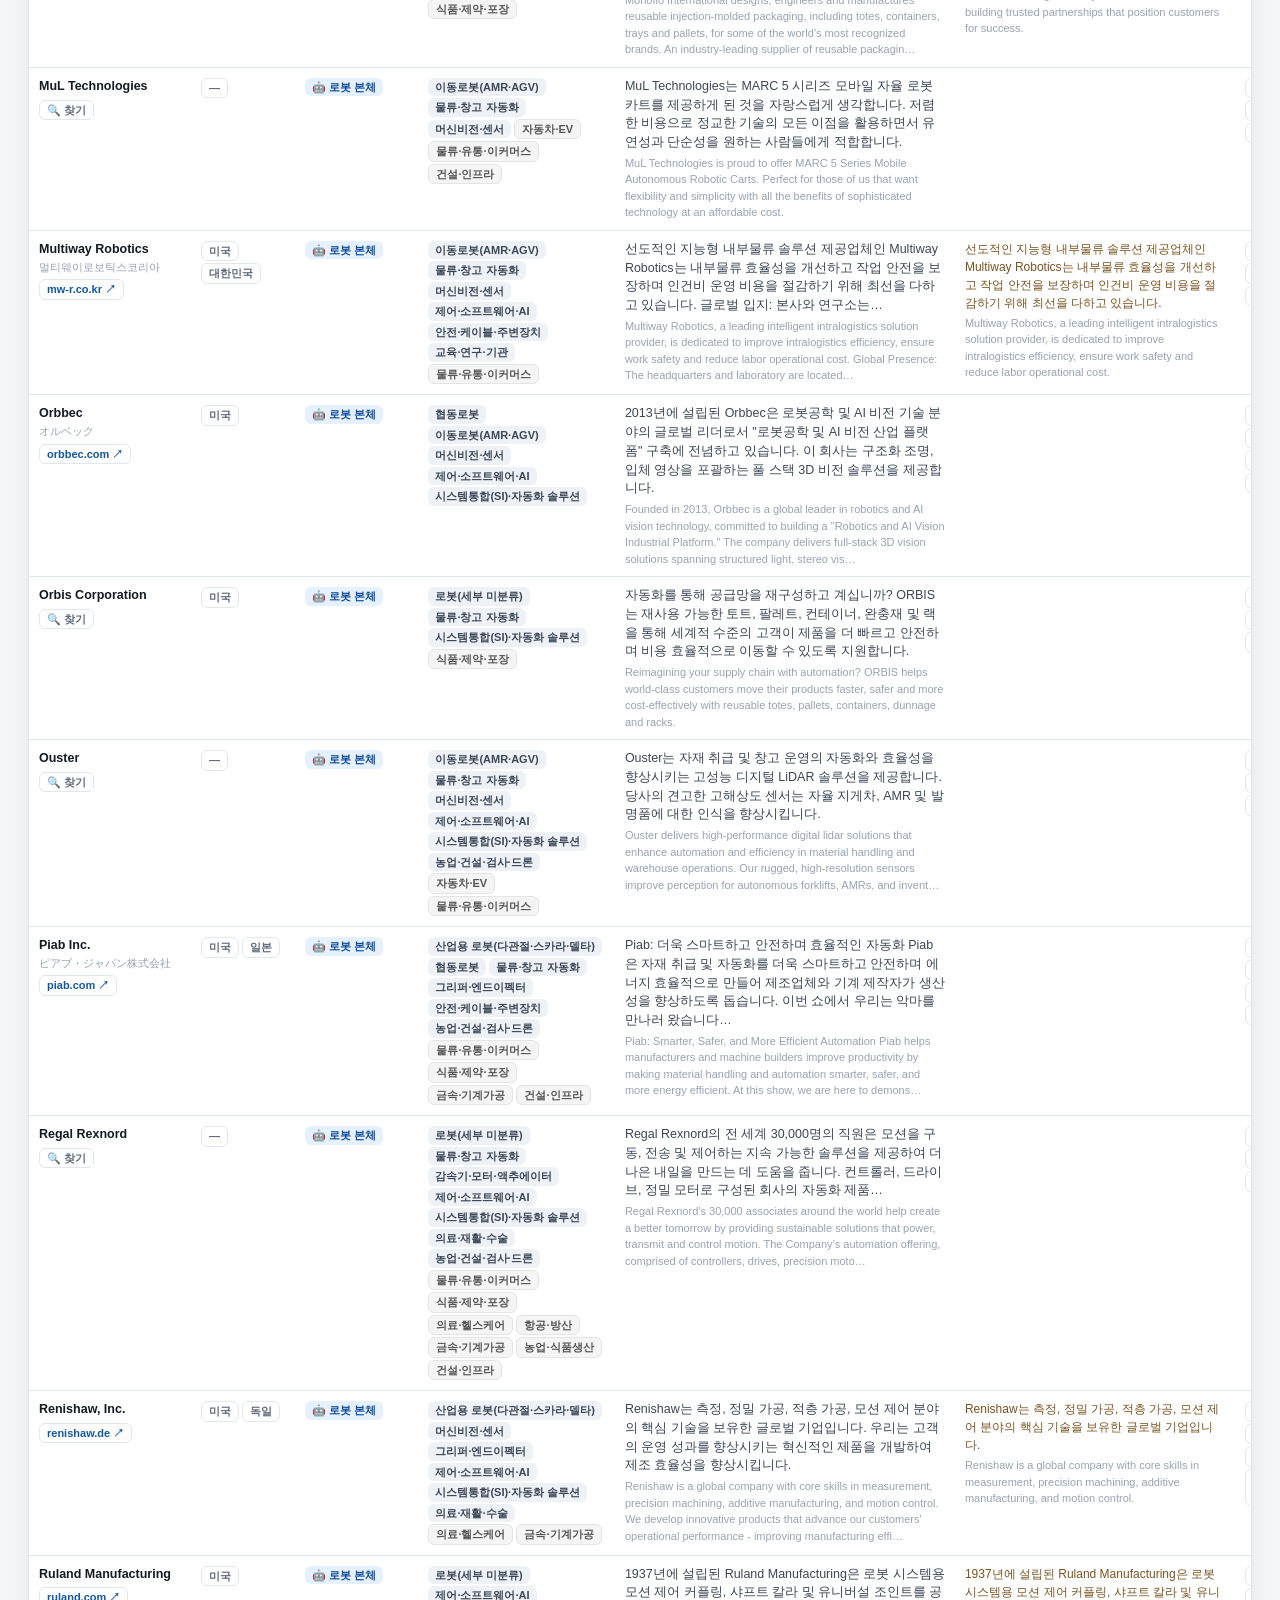
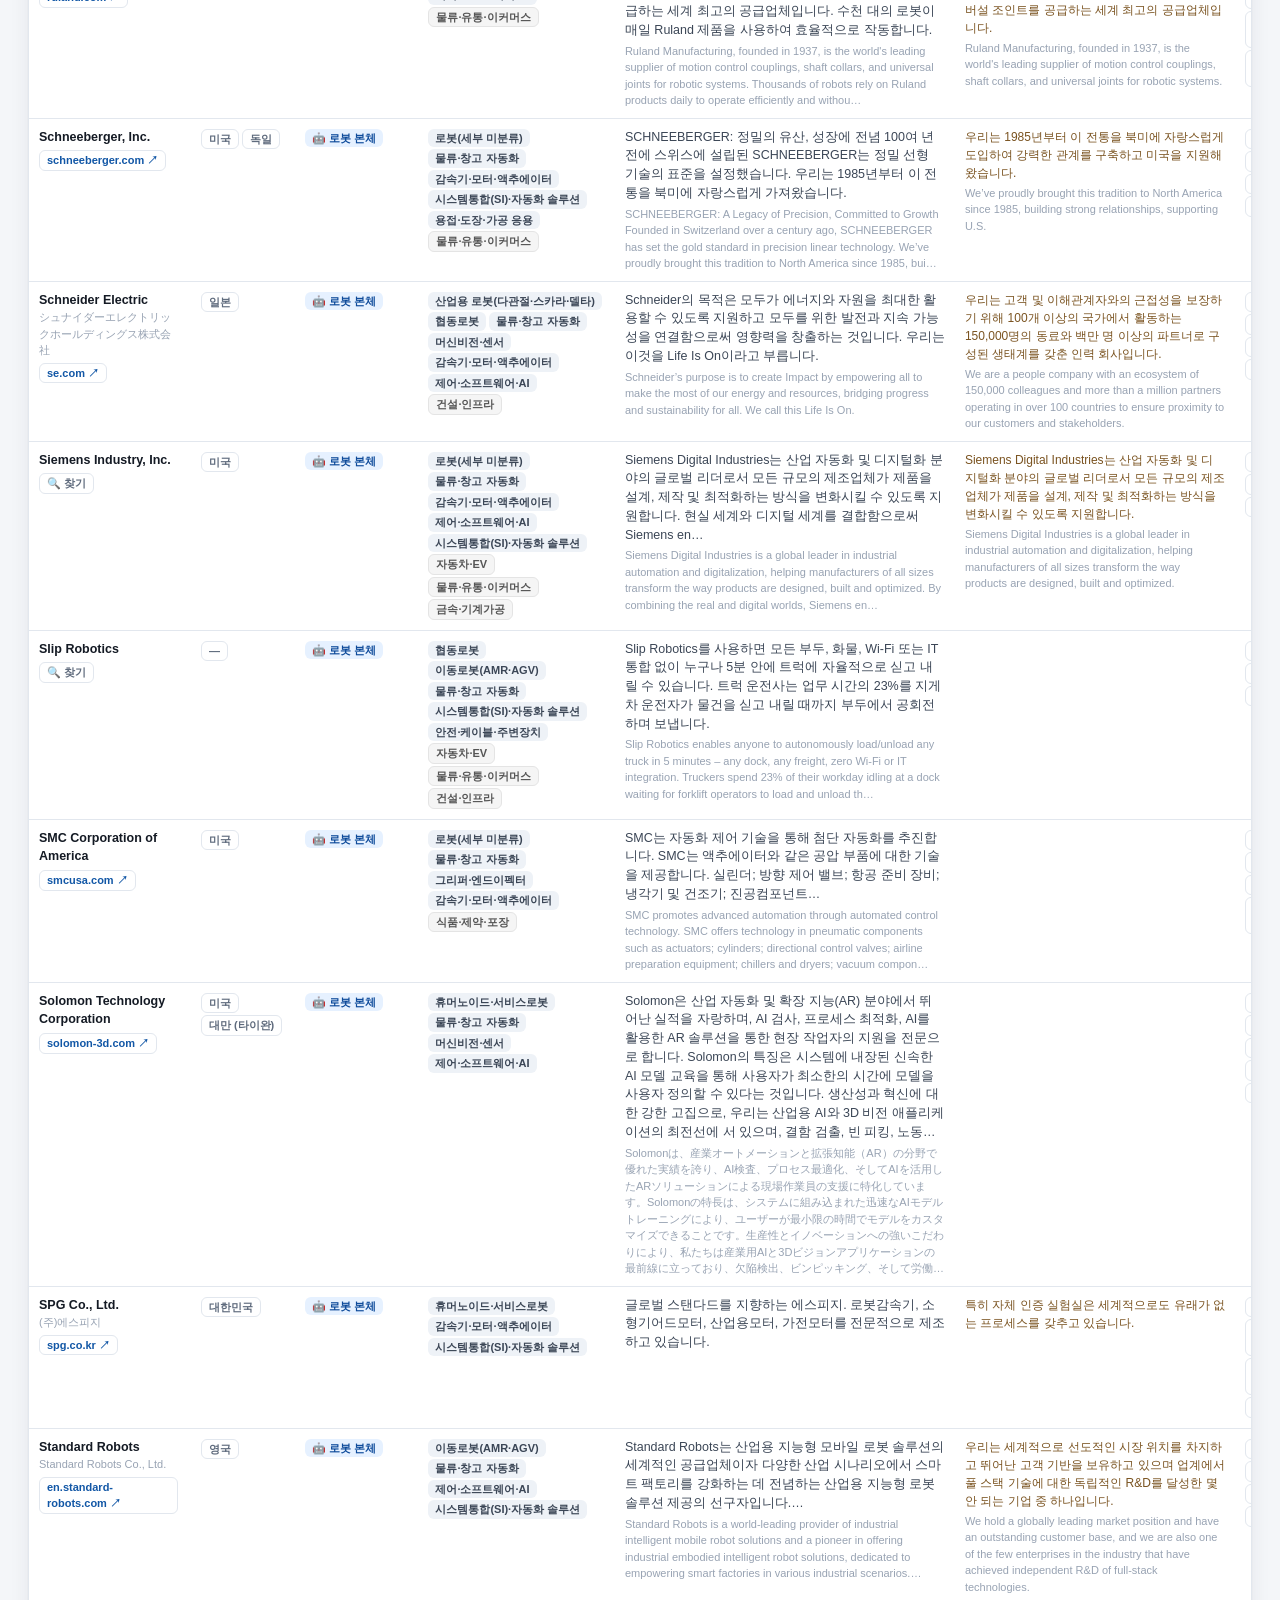
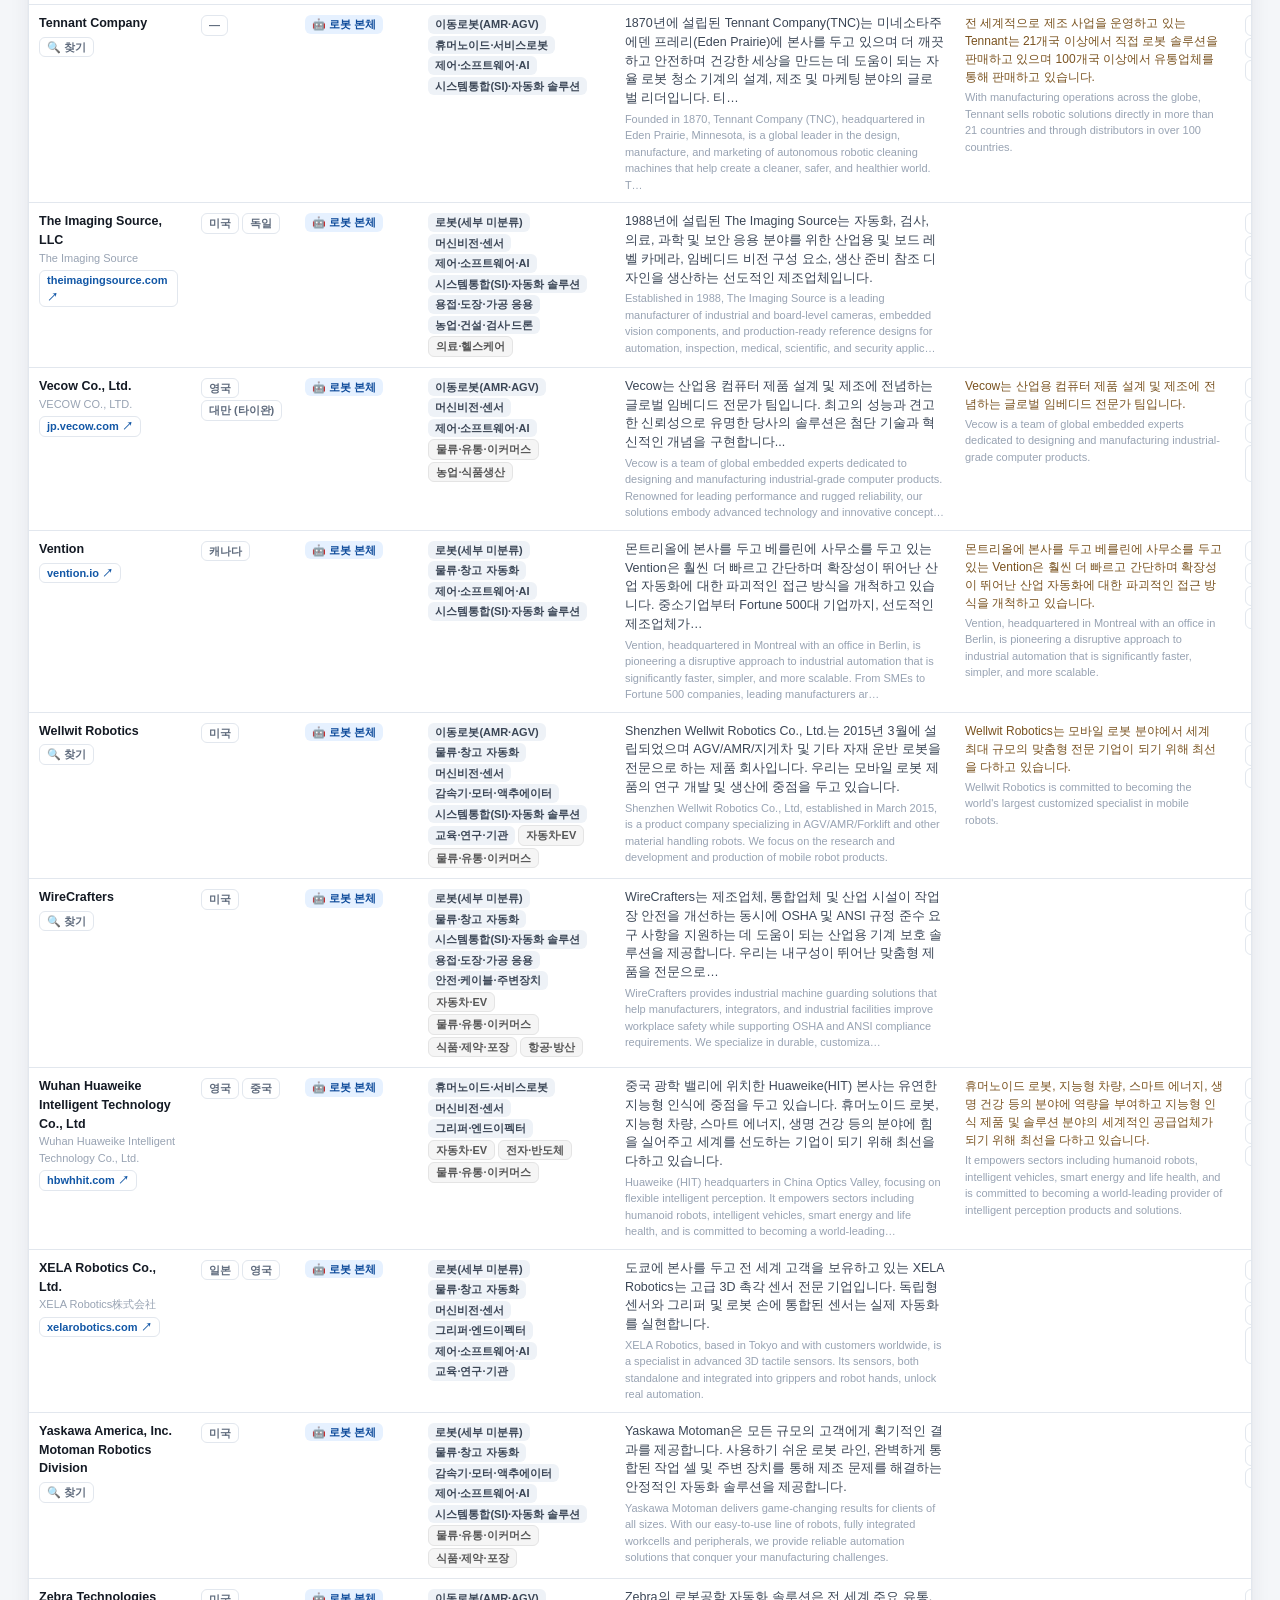
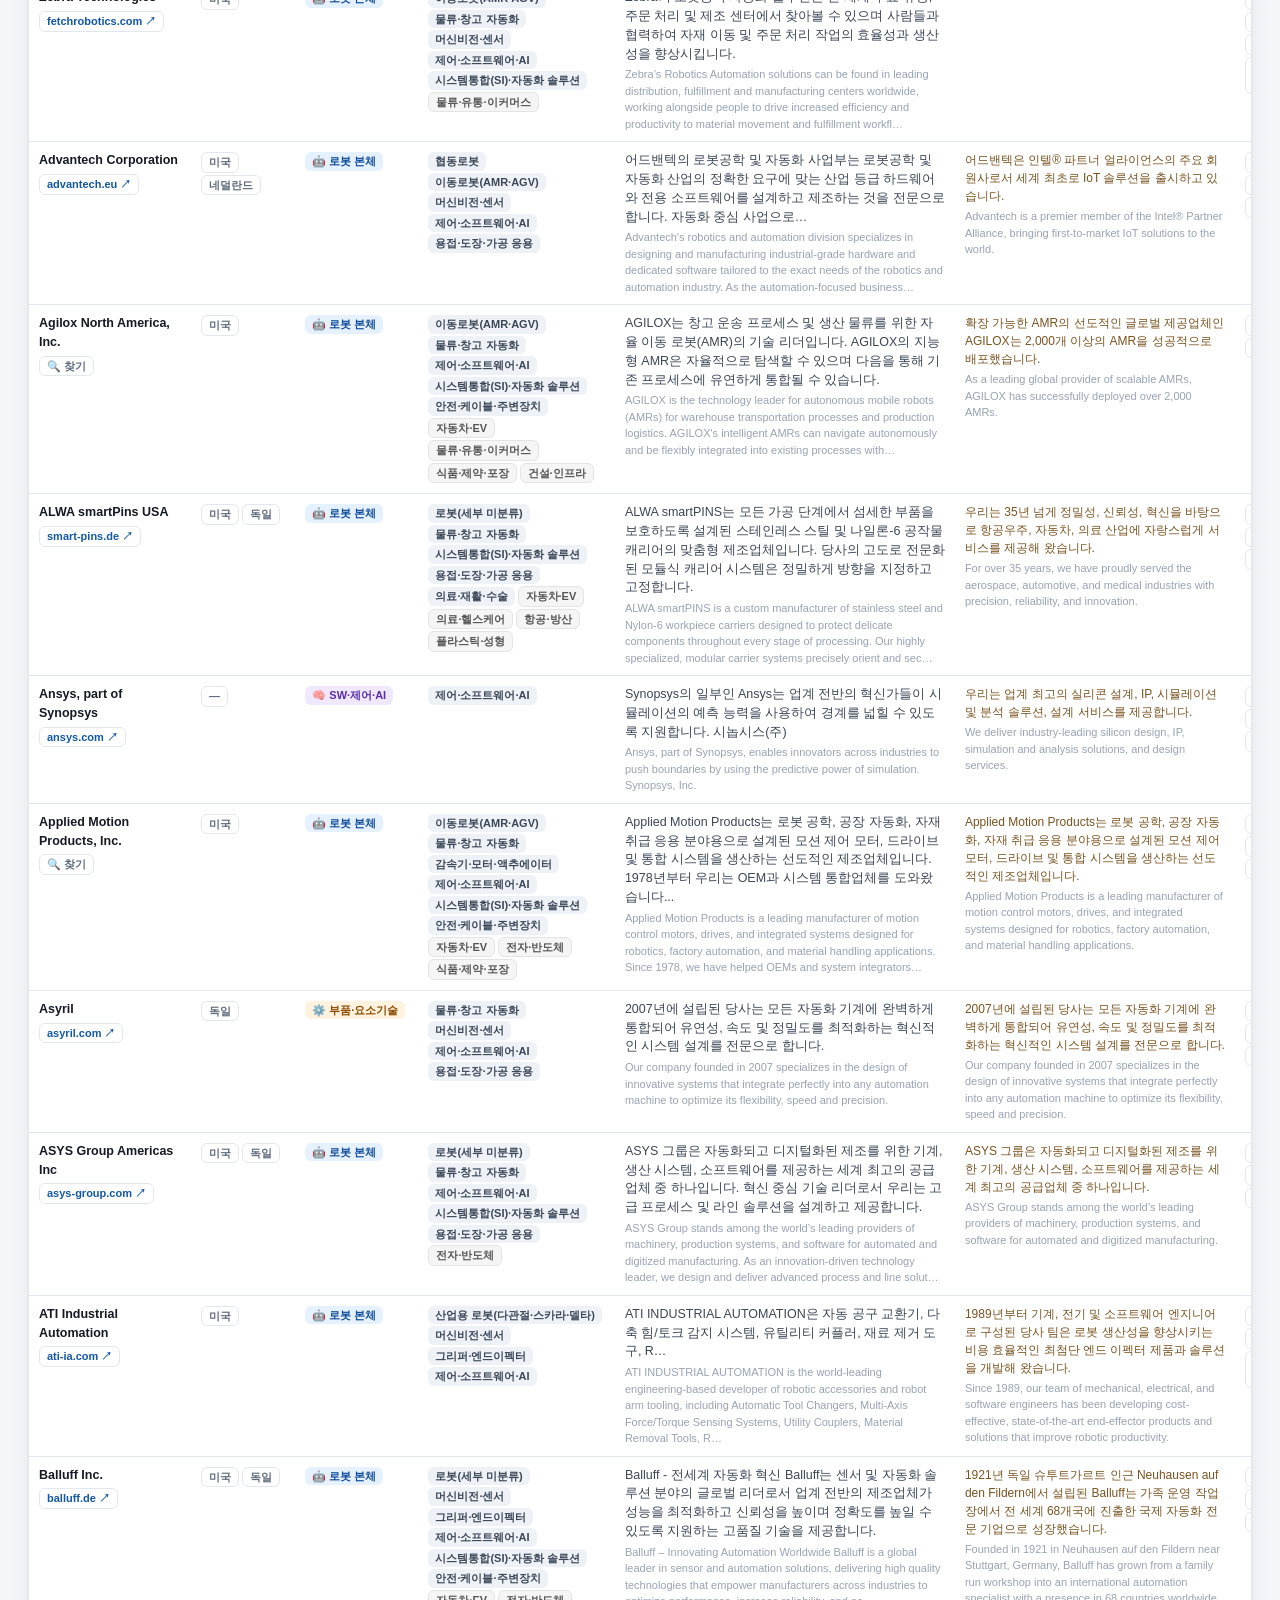
==== commit c976e56c: "데이터 갱신 2026-10-18" ====
--- a/robots.html
+++ b/robots.html
@@ -4,8 +4,8 @@
 <meta charset="utf-8">
 <meta name="viewport" content="width=device-width,initial-scale=1">
 <title>로봇 전시회 출품사 레이더</title>
-<link rel="stylesheet" href="styles.css?v=202610171037">
-<link rel="stylesheet" href="robots.css?v=202610171037">
+<link rel="stylesheet" href="styles.css?v=202610181039">
+<link rel="stylesheet" href="robots.css?v=202610181039">
 </head>
 <body>
 <header>
@@ -33,7 +33,7 @@
 <div class="scrim" id="scrim"></div>
 <aside class="drawer" id="drawer"></aside>
 
-<script src="app-robots.js?v=202610171037"></script>
-<script src="robots.js?v=202610171037"></script>
+<script src="app-robots.js?v=202610181039"></script>
+<script src="robots.js?v=202610181039"></script>
 </body>
 </html>
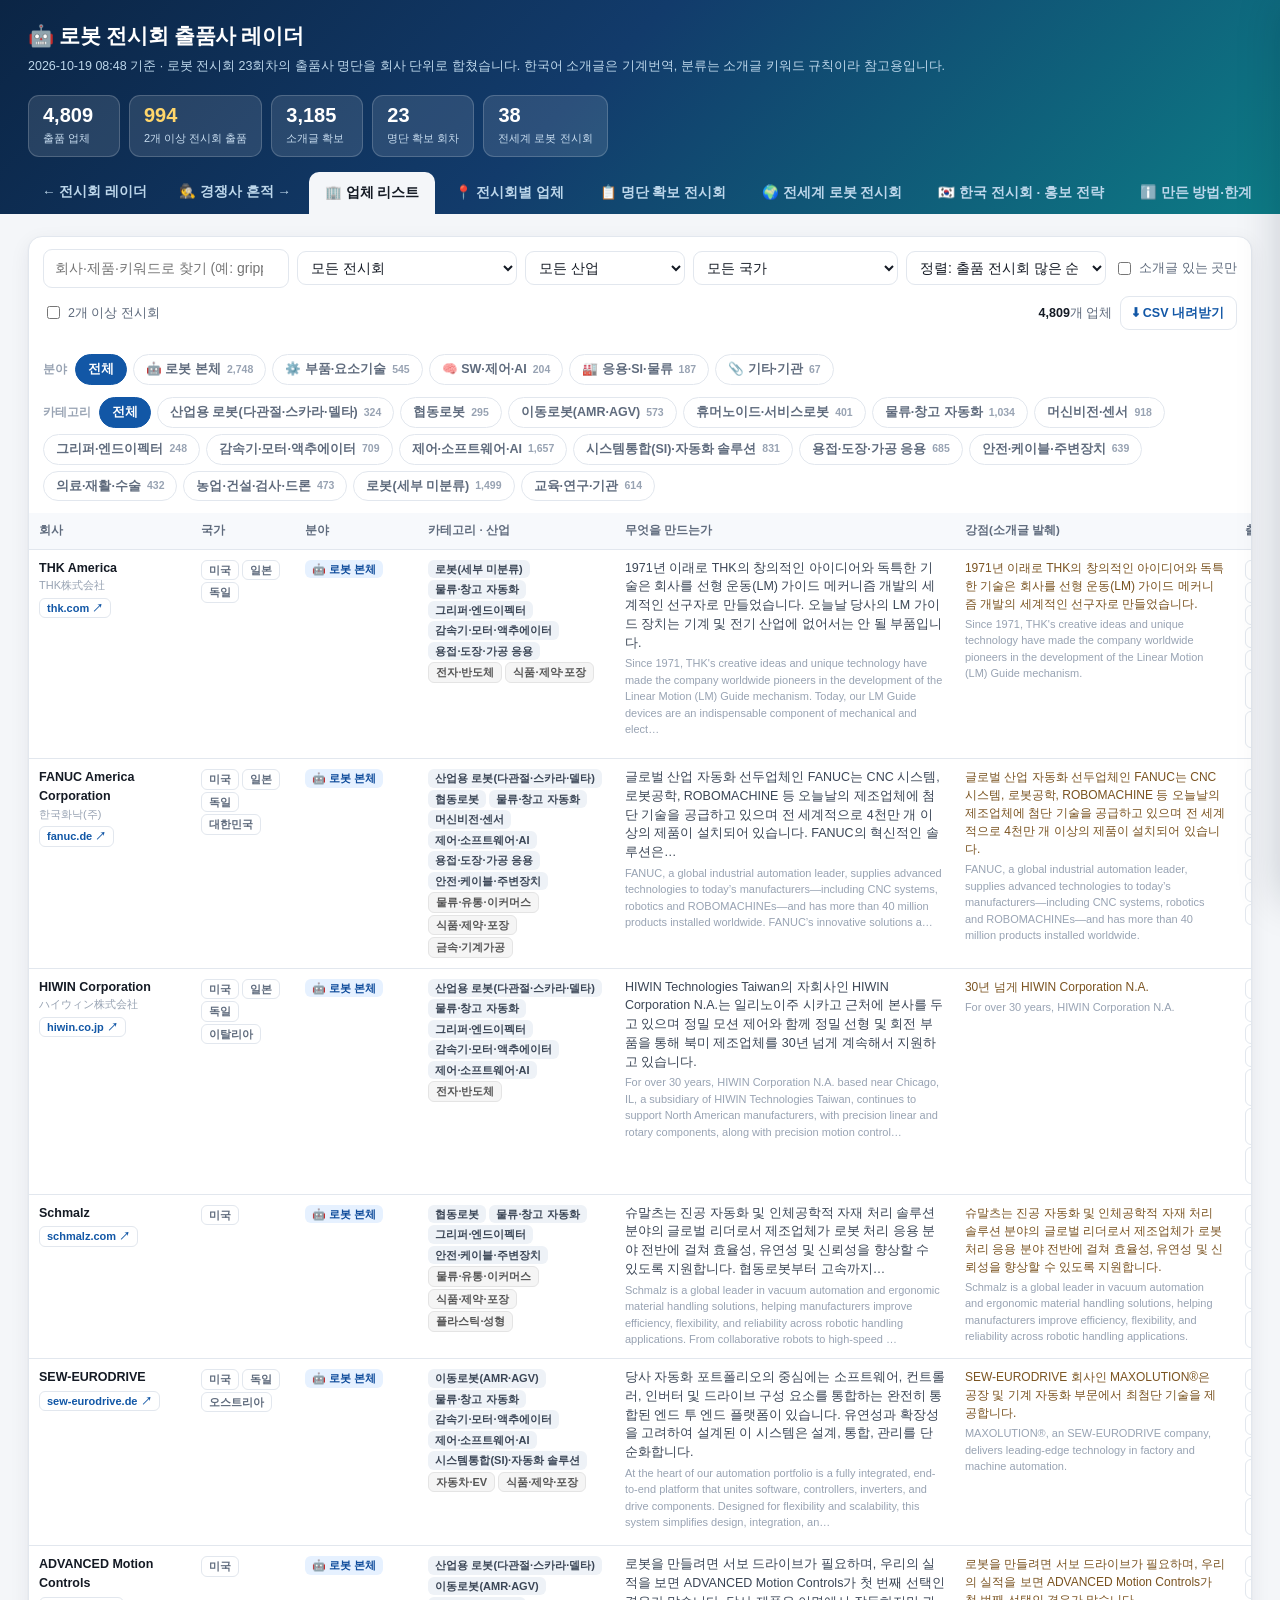
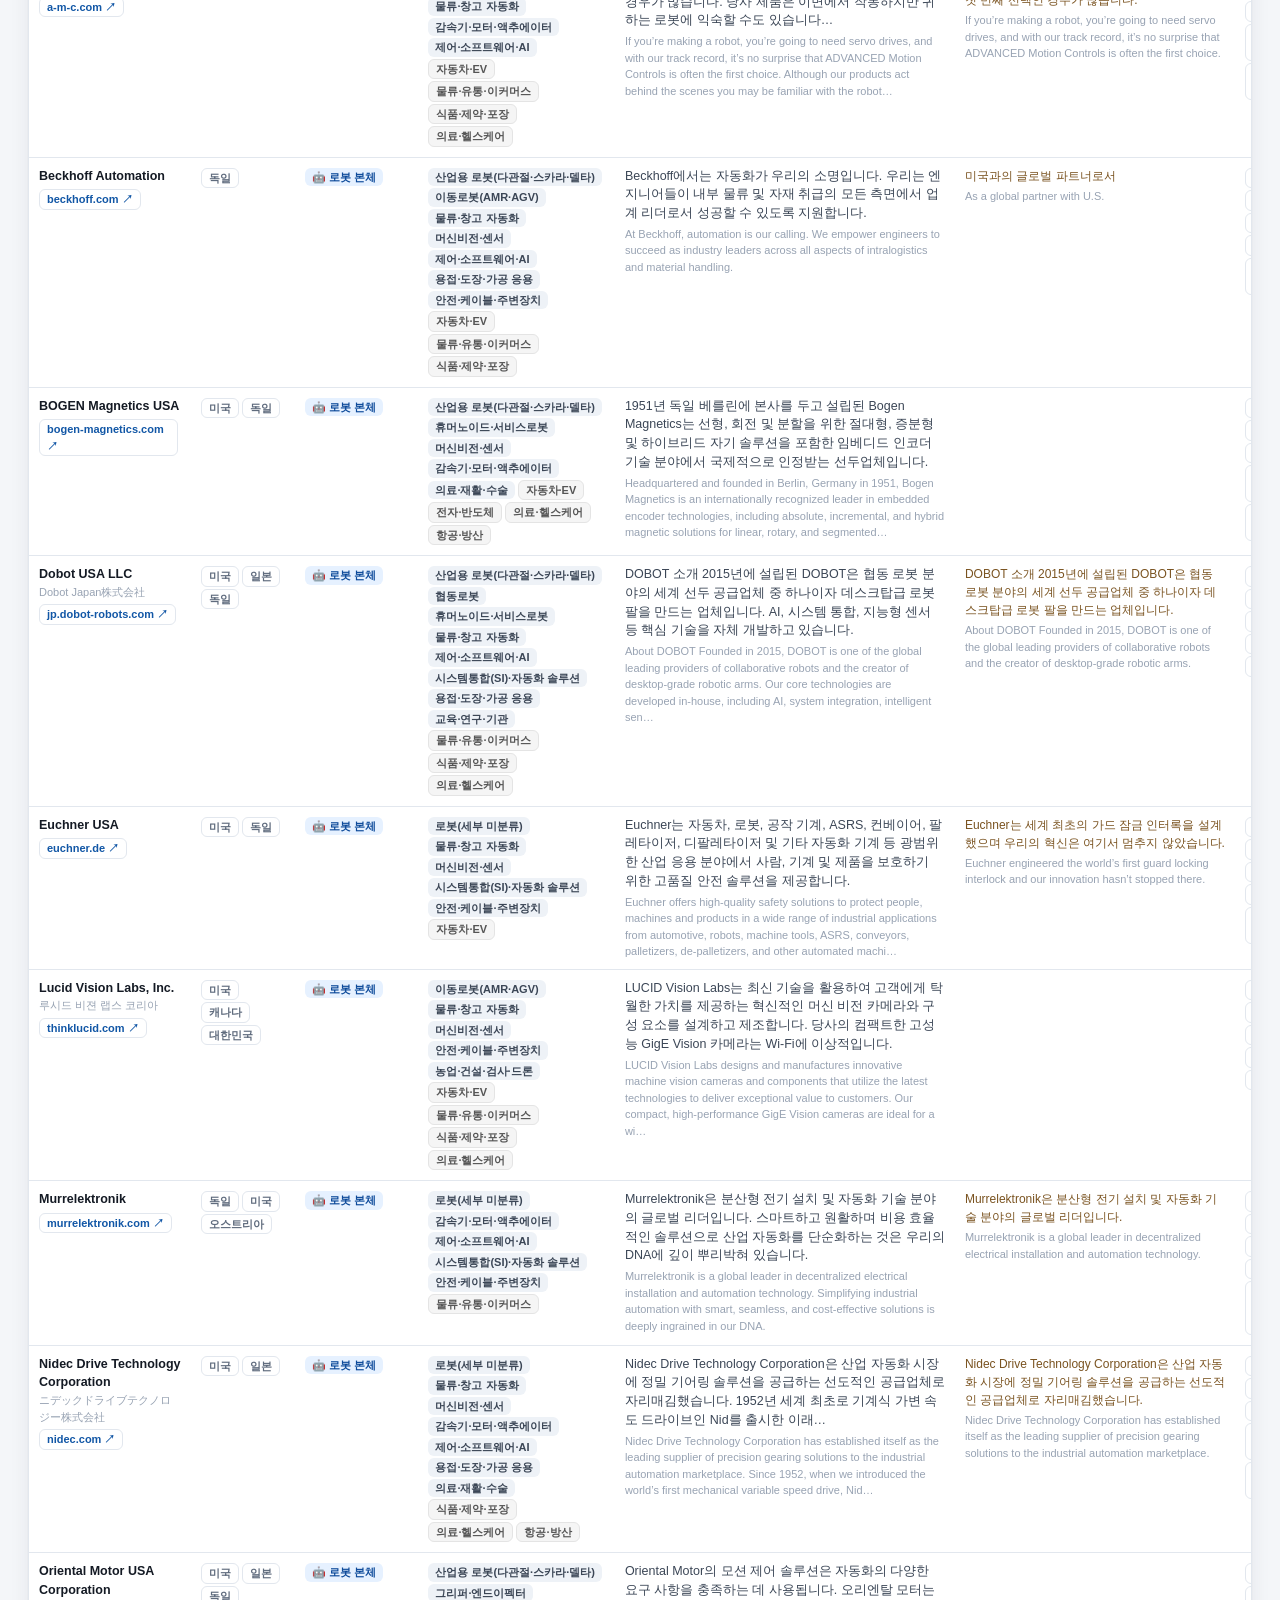
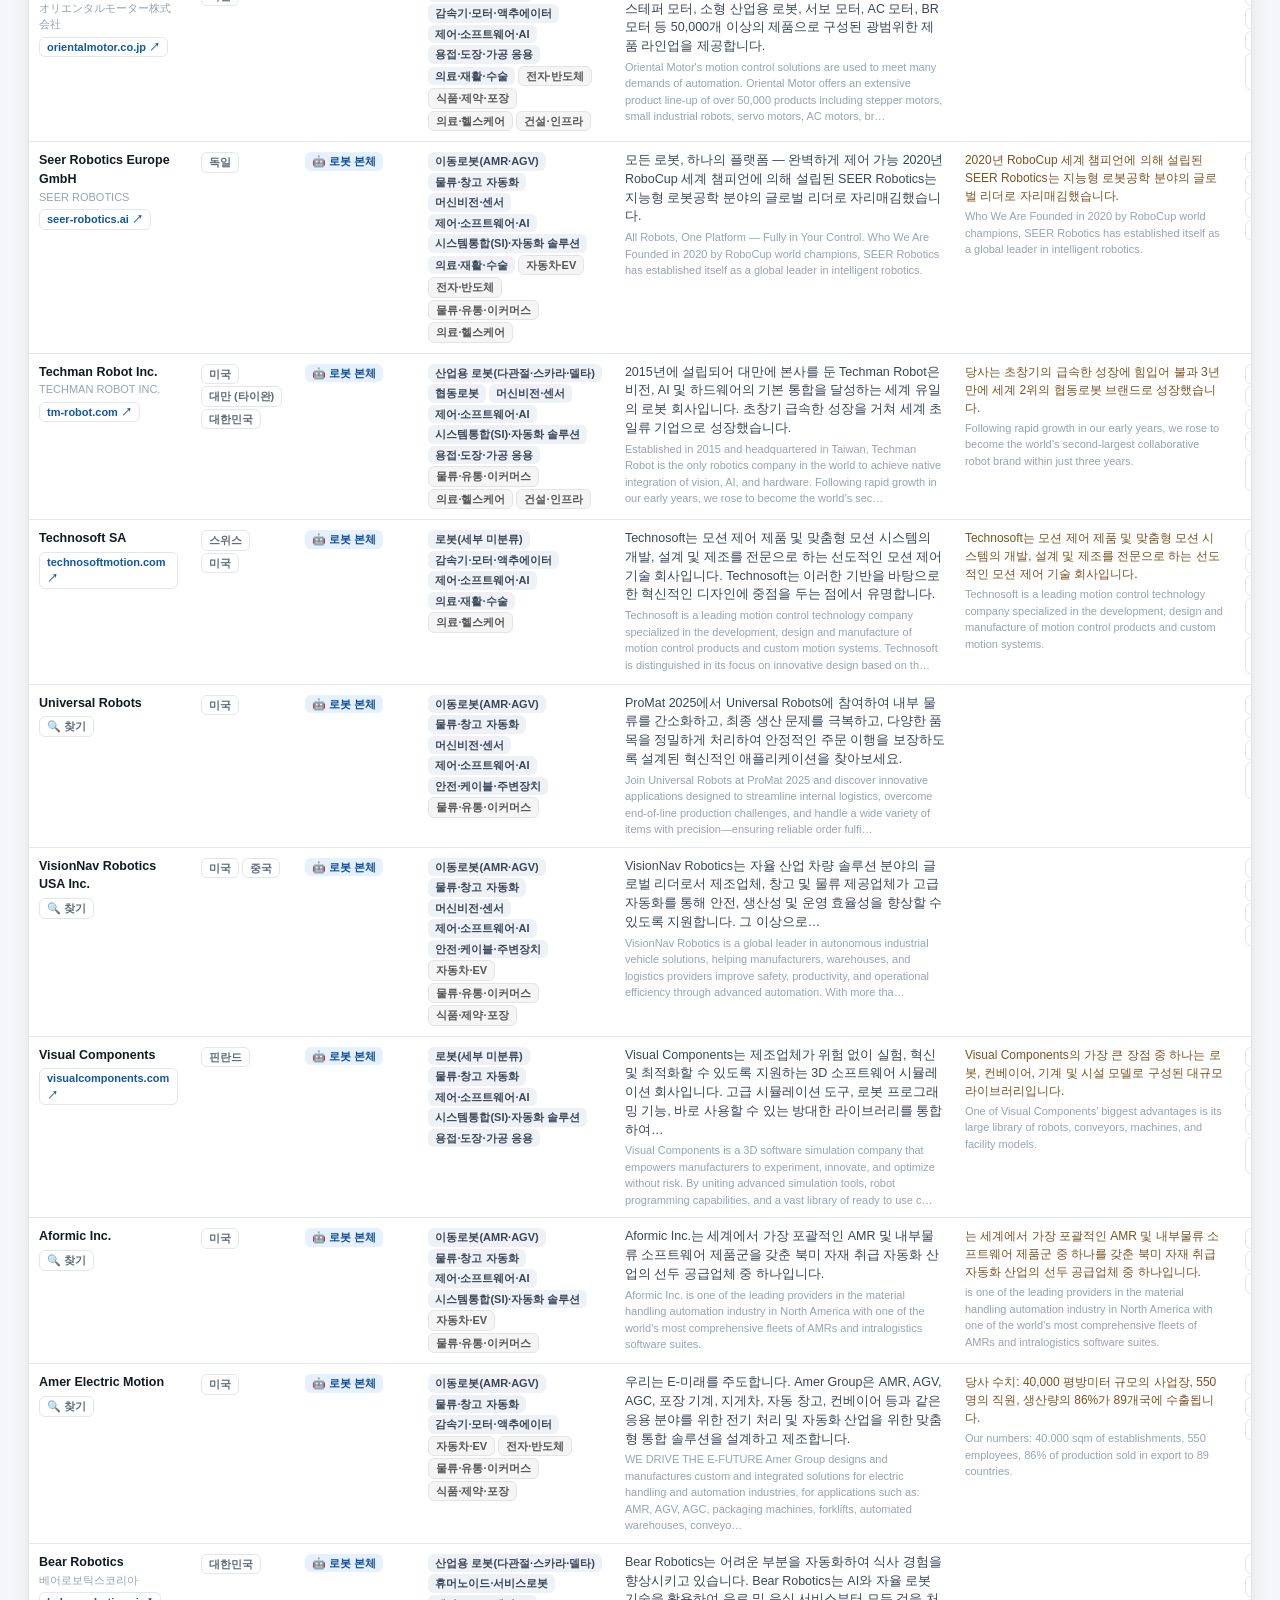
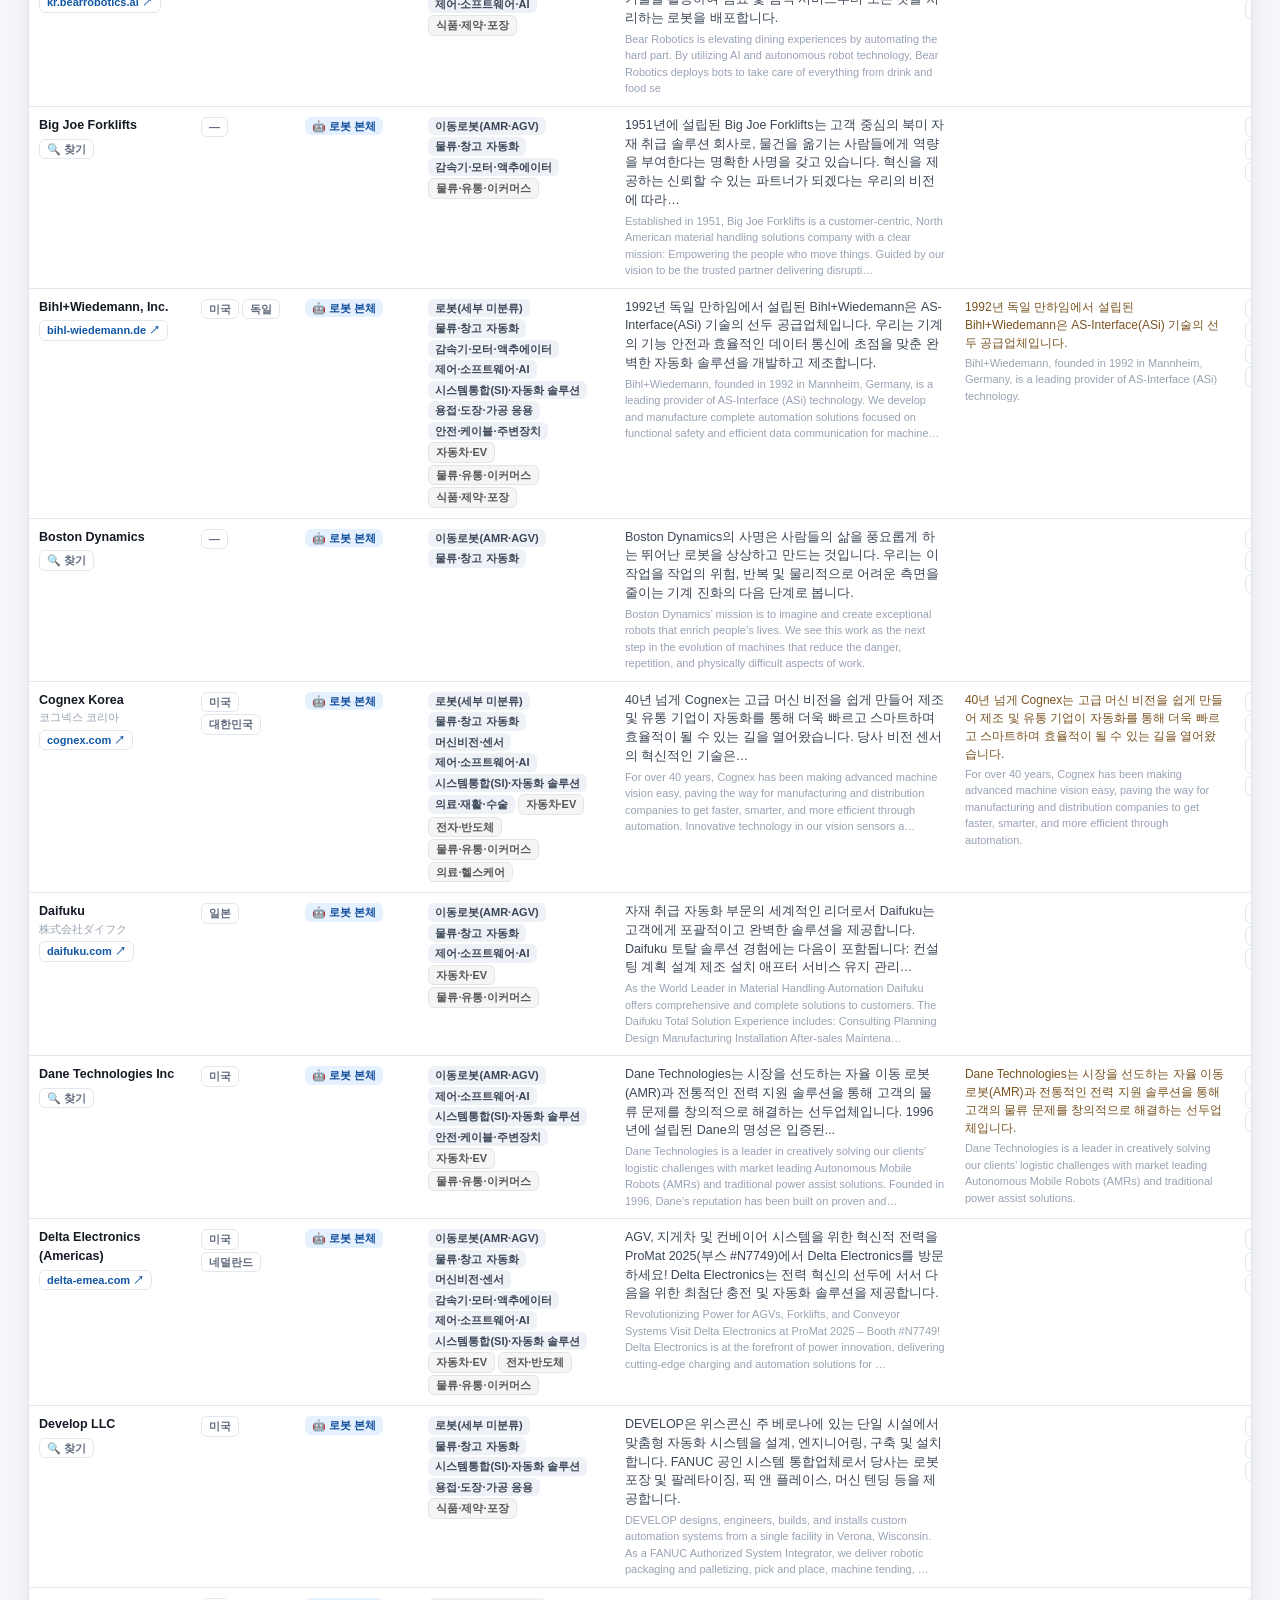
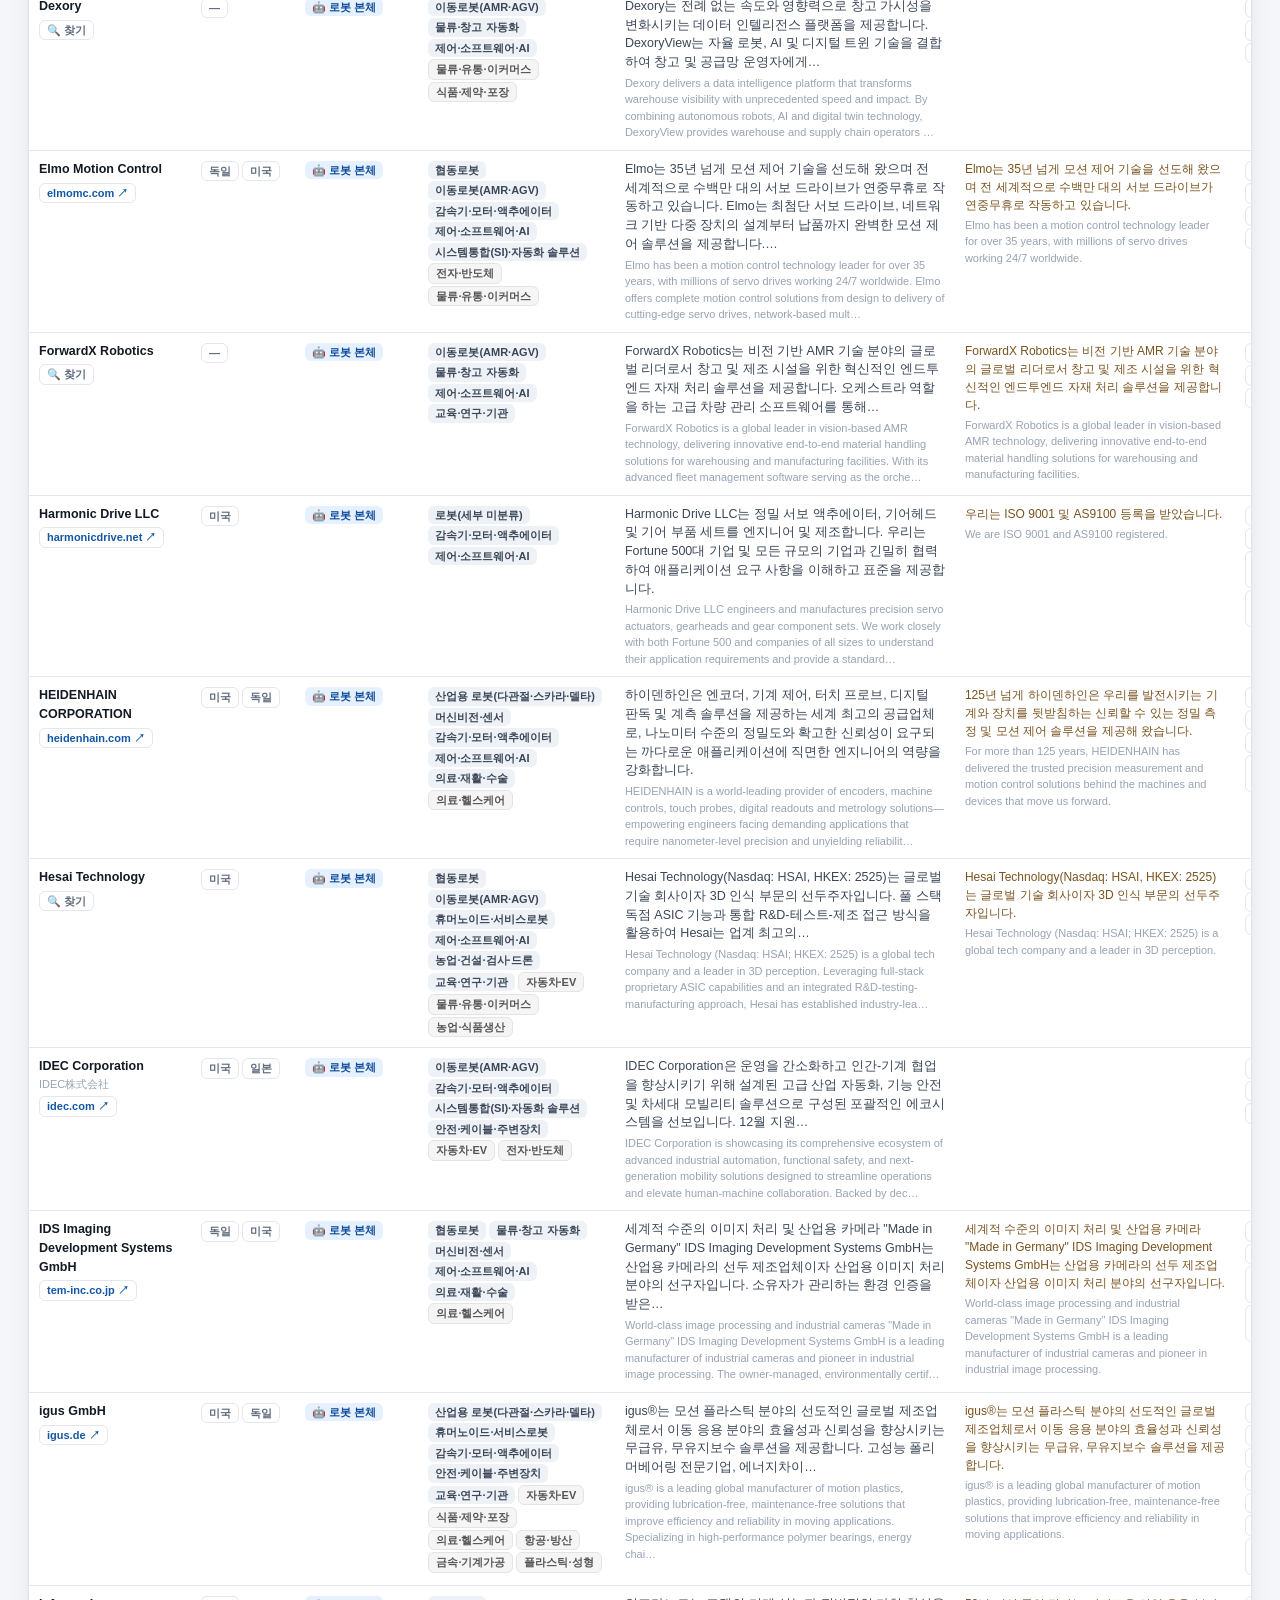
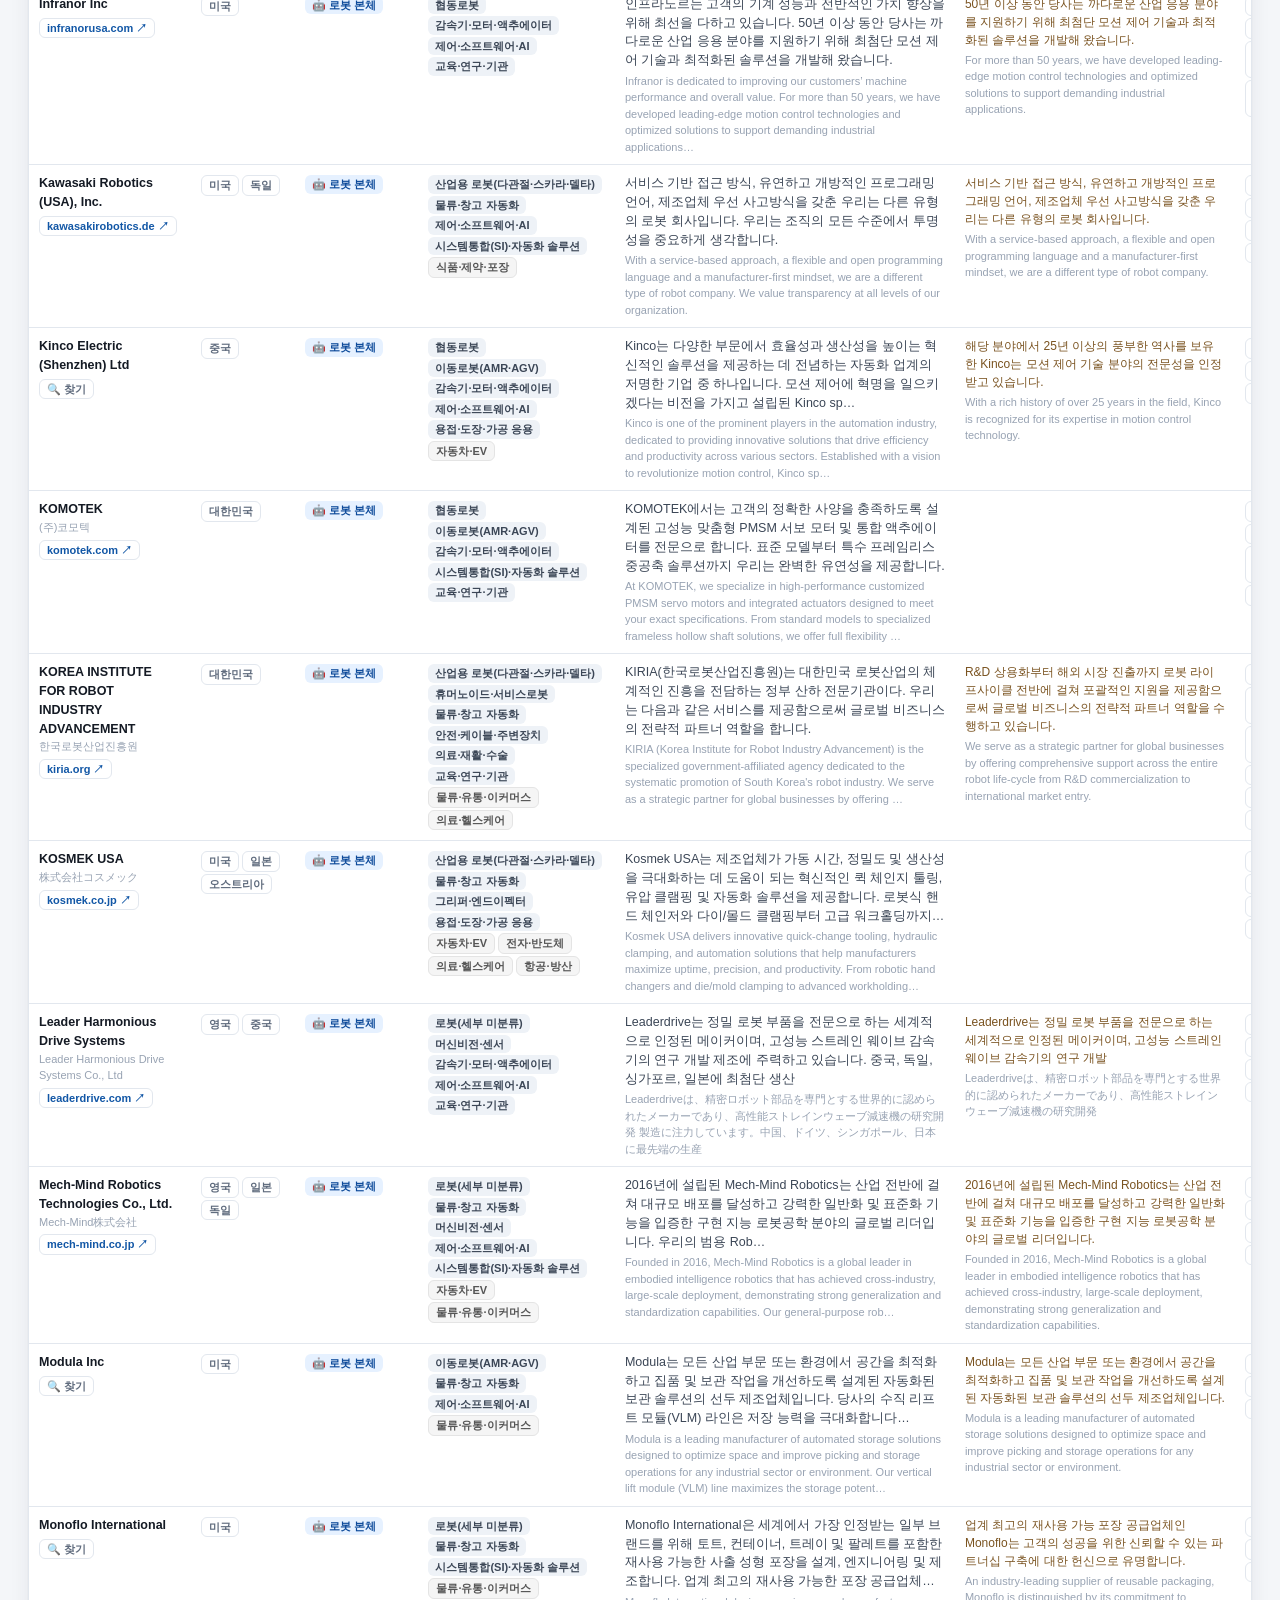
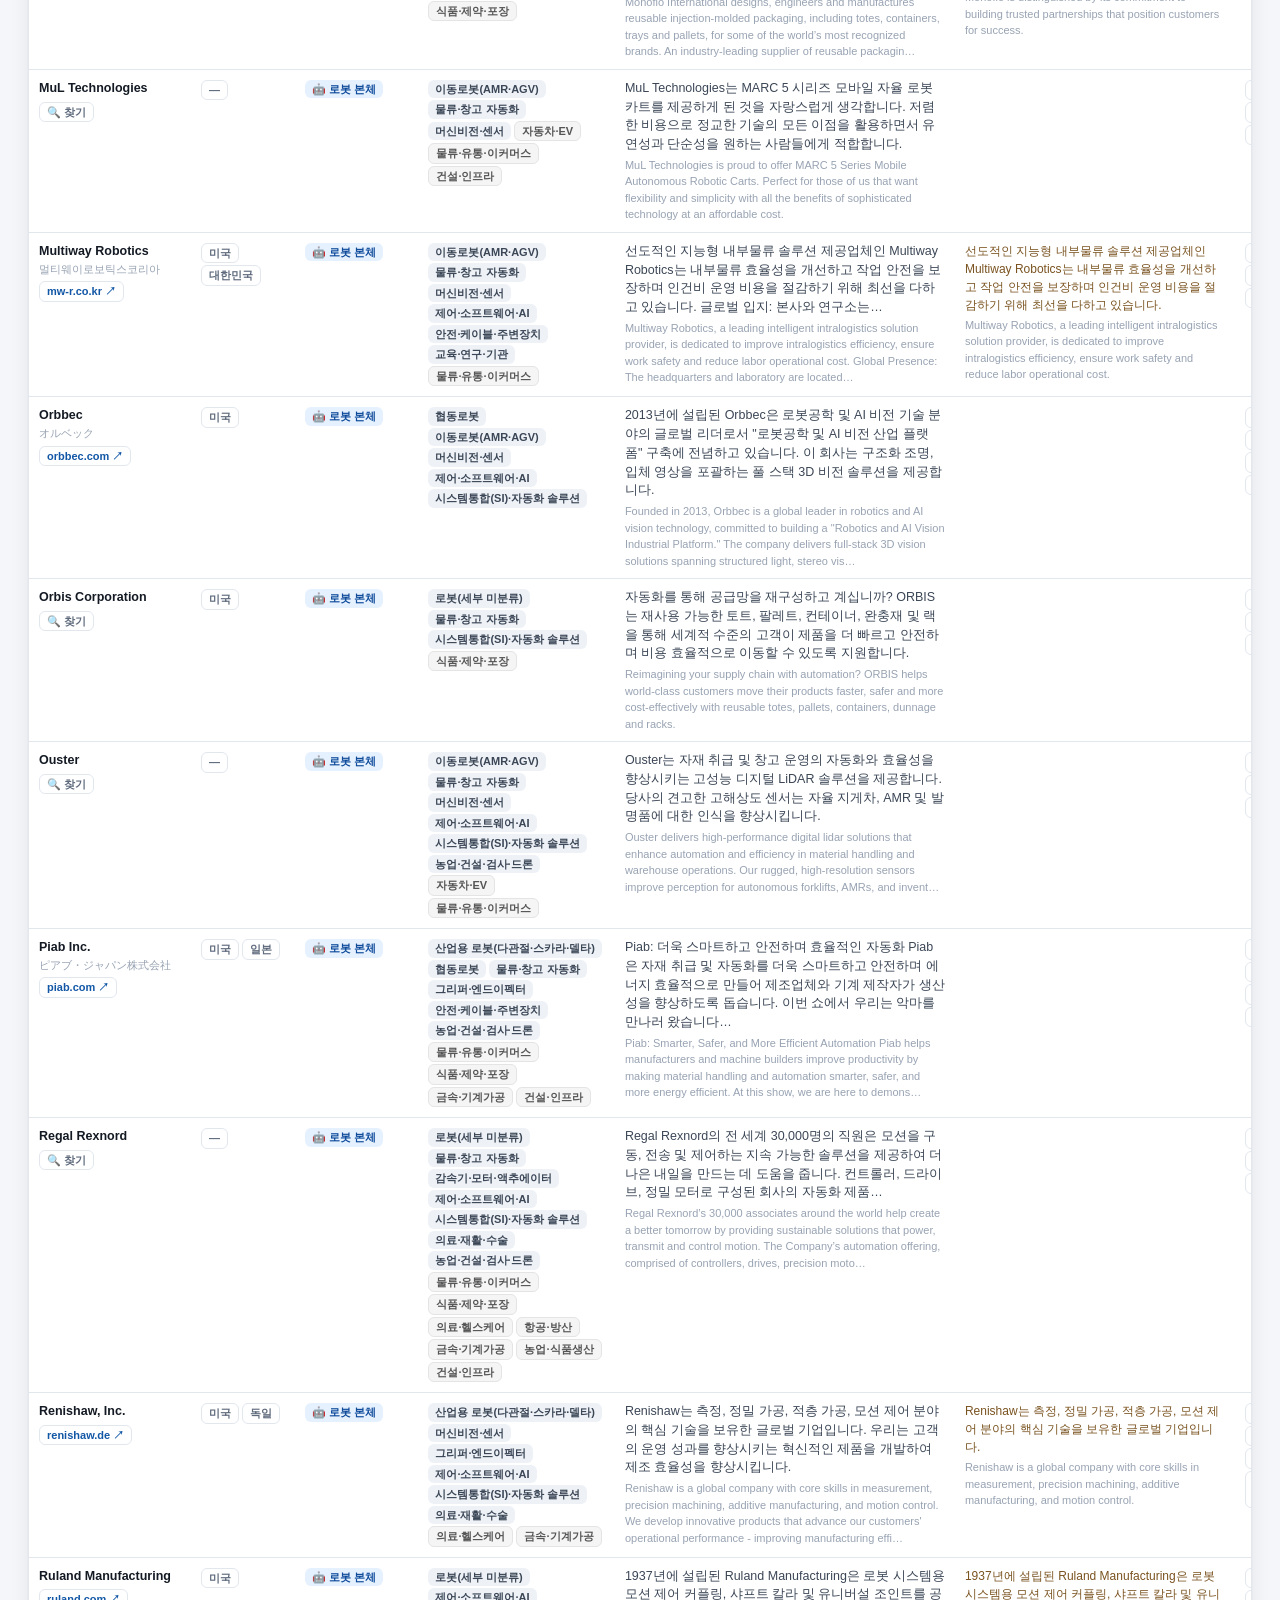
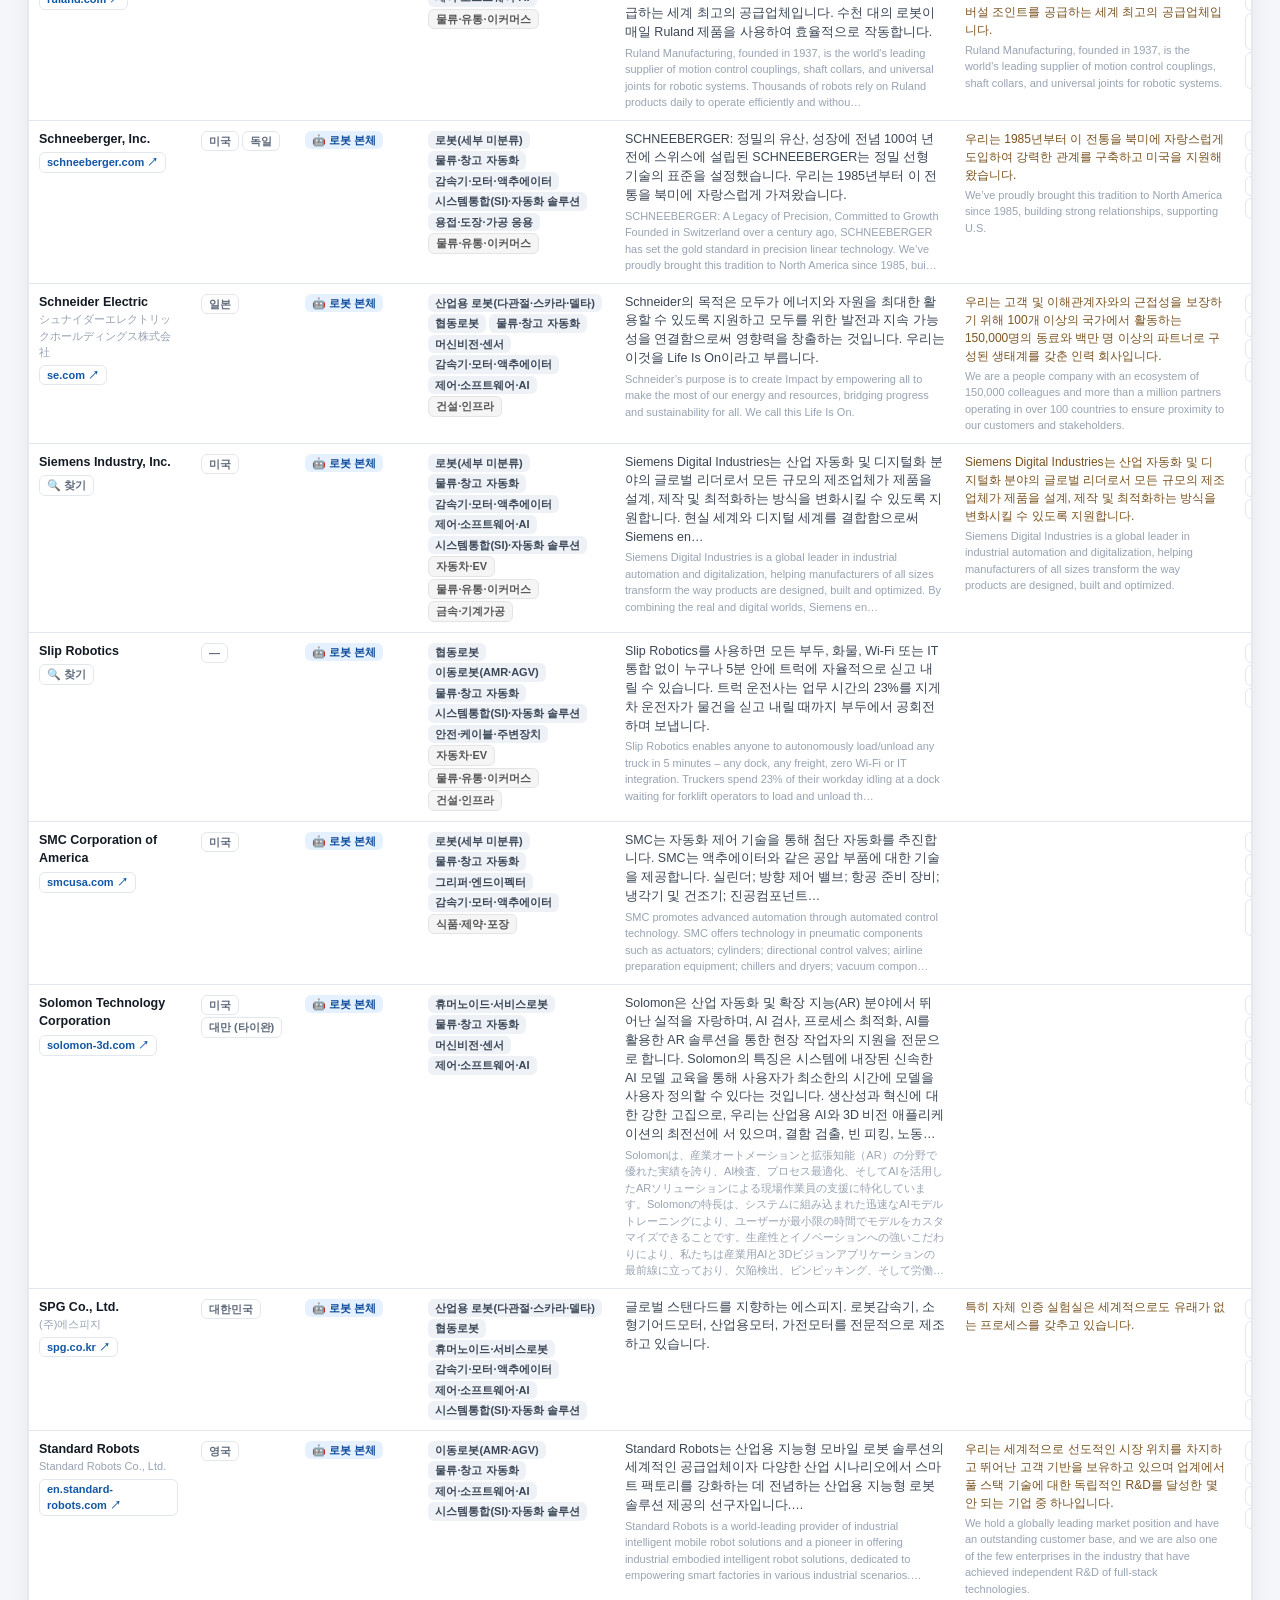
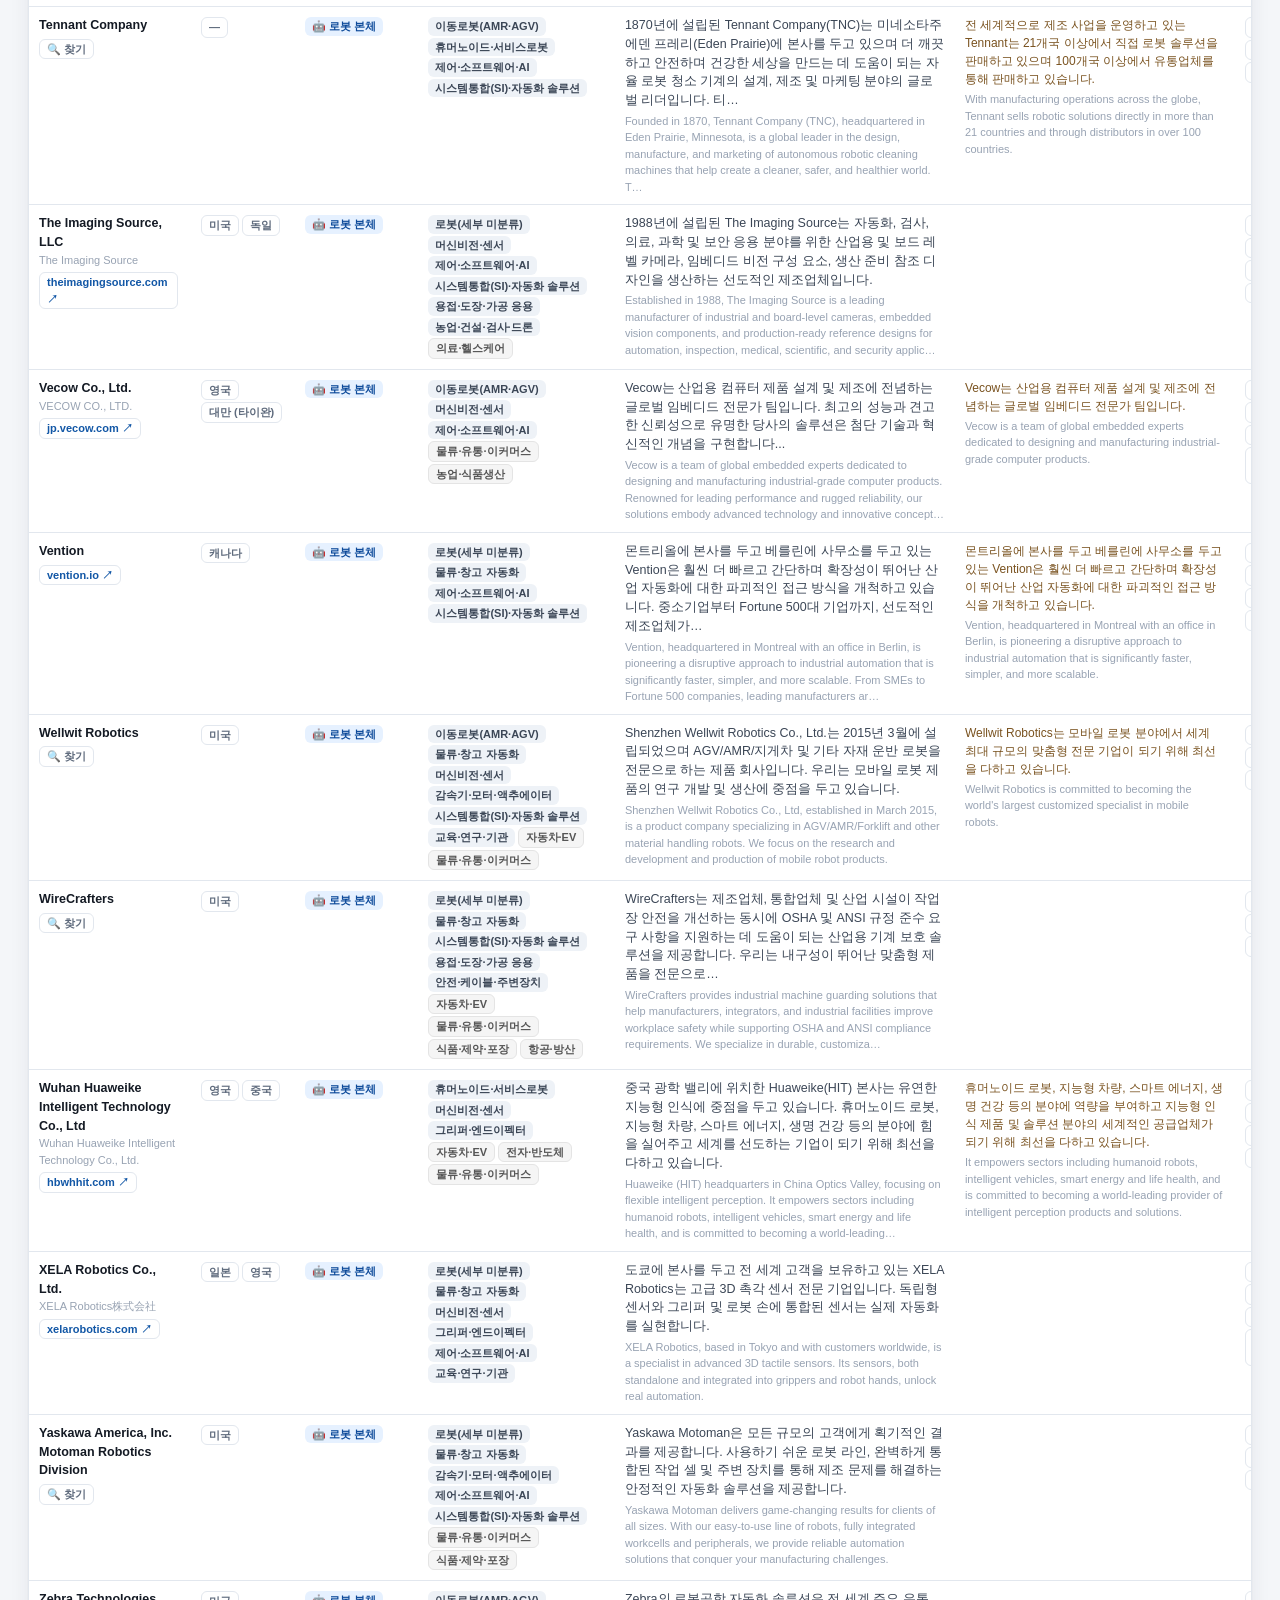
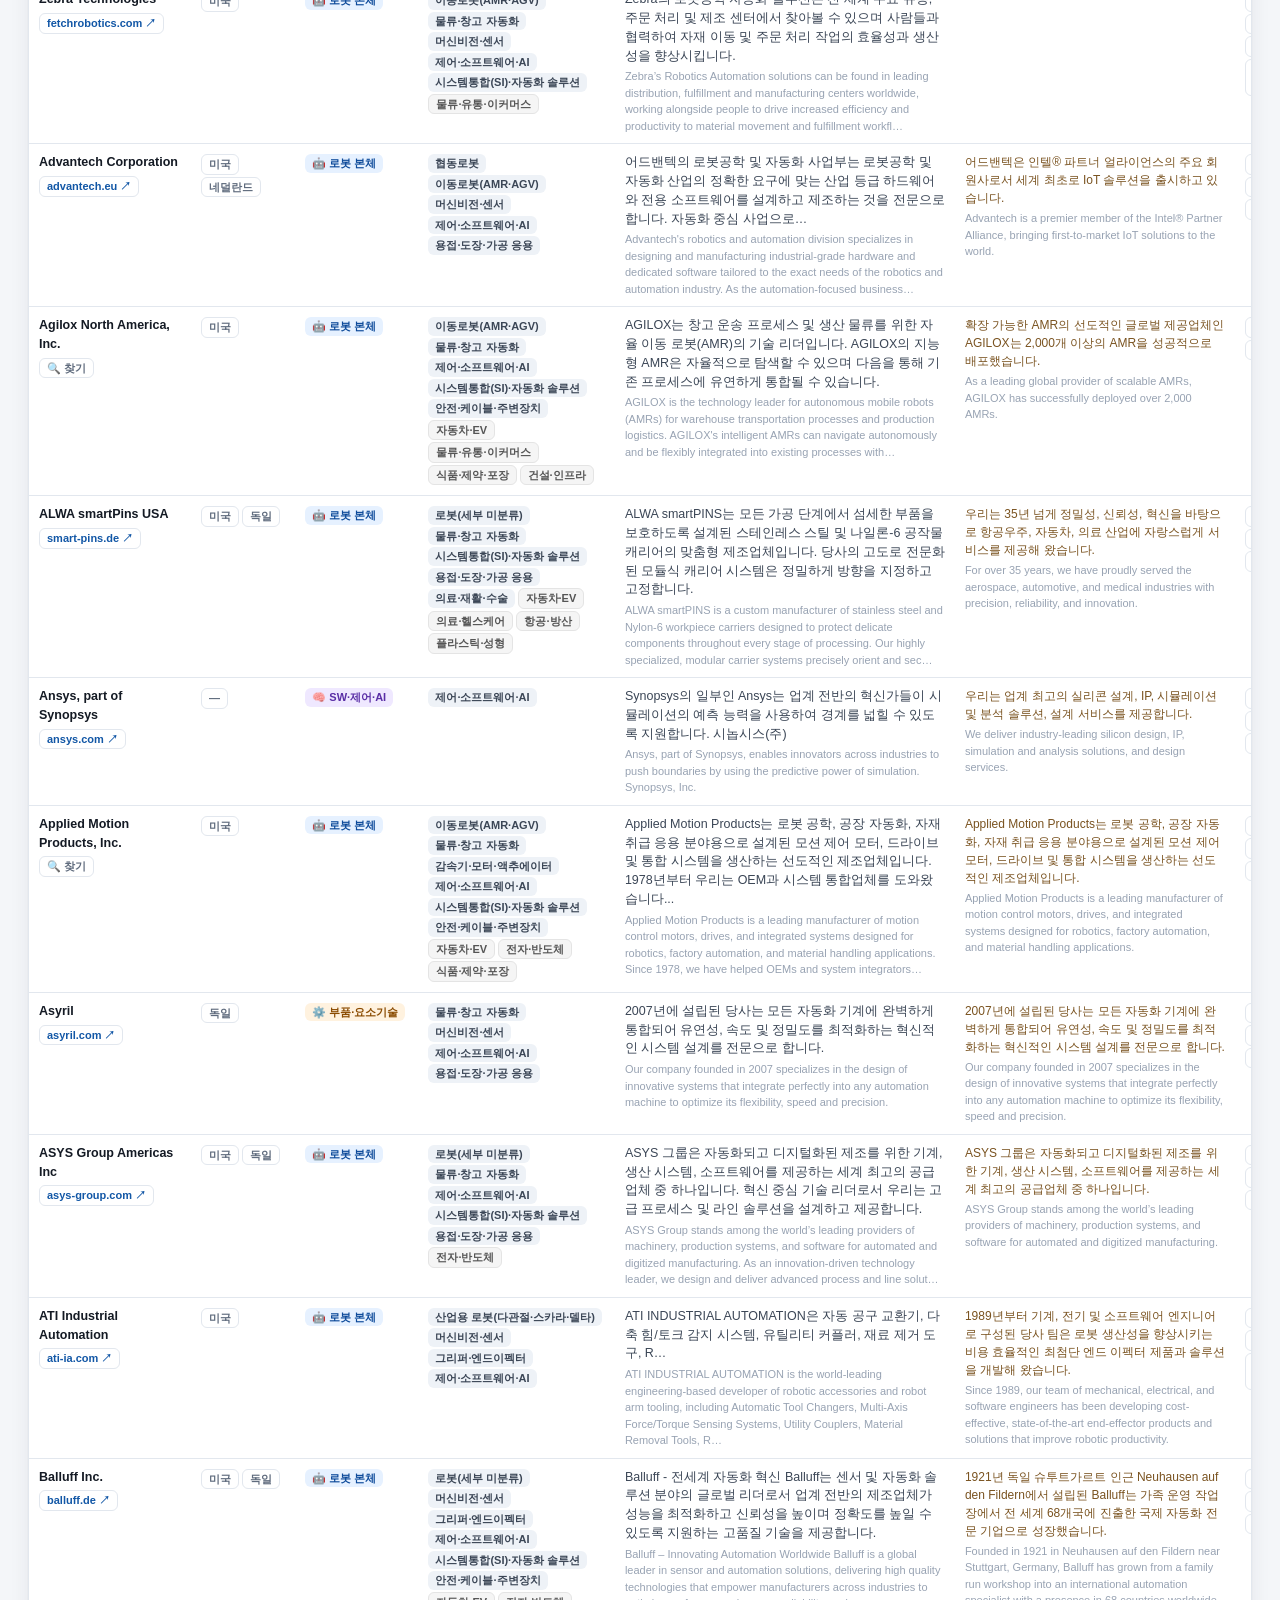
==== commit 5813b517: "데이터 갱신 2026-10-19" ====
--- a/robots.html
+++ b/robots.html
@@ -4,8 +4,8 @@
 <meta charset="utf-8">
 <meta name="viewport" content="width=device-width,initial-scale=1">
 <title>로봇 전시회 출품사 레이더</title>
-<link rel="stylesheet" href="styles.css?v=202610181039">
-<link rel="stylesheet" href="robots.css?v=202610181039">
+<link rel="stylesheet" href="styles.css?v=202610190901">
+<link rel="stylesheet" href="robots.css?v=202610190901">
 </head>
 <body>
 <header>
@@ -33,7 +33,7 @@
 <div class="scrim" id="scrim"></div>
 <aside class="drawer" id="drawer"></aside>
 
-<script src="app-robots.js?v=202610181039"></script>
-<script src="robots.js?v=202610181039"></script>
+<script src="app-robots.js?v=202610190901"></script>
+<script src="robots.js?v=202610190901"></script>
 </body>
 </html>
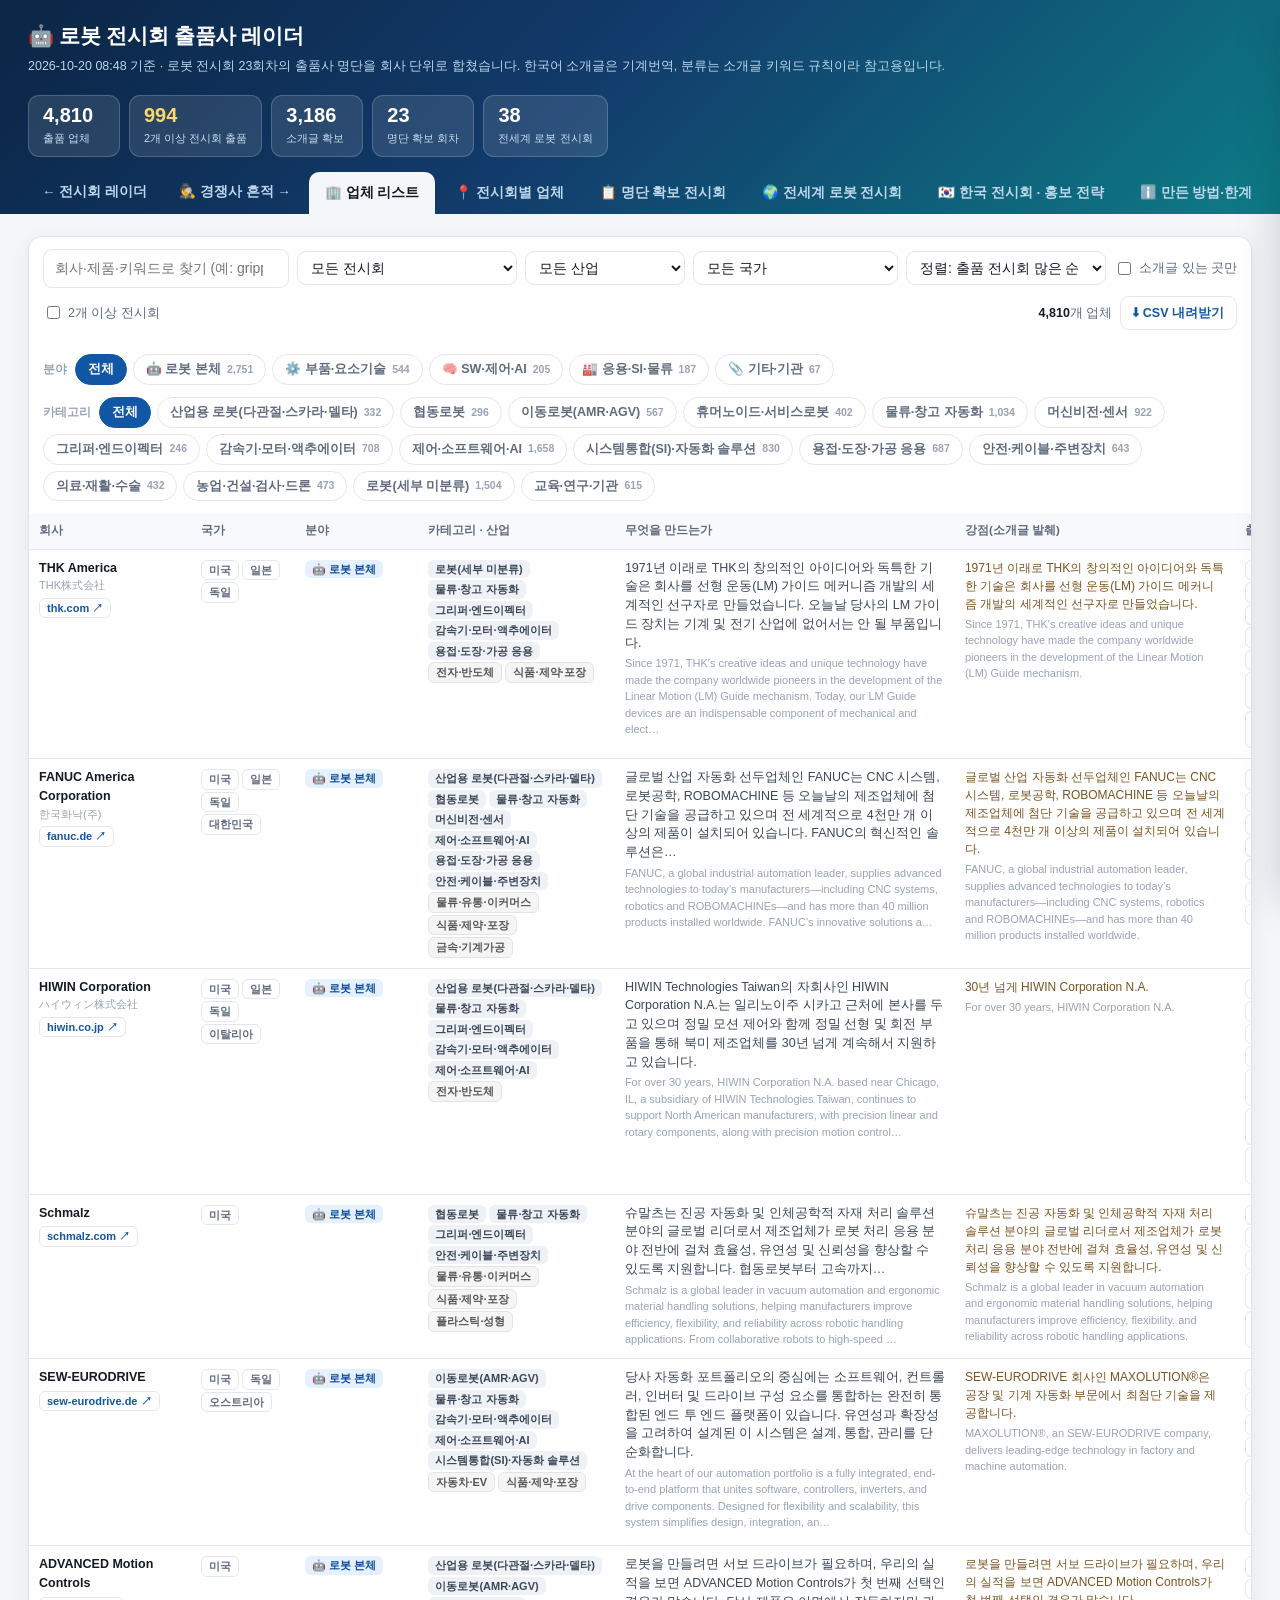
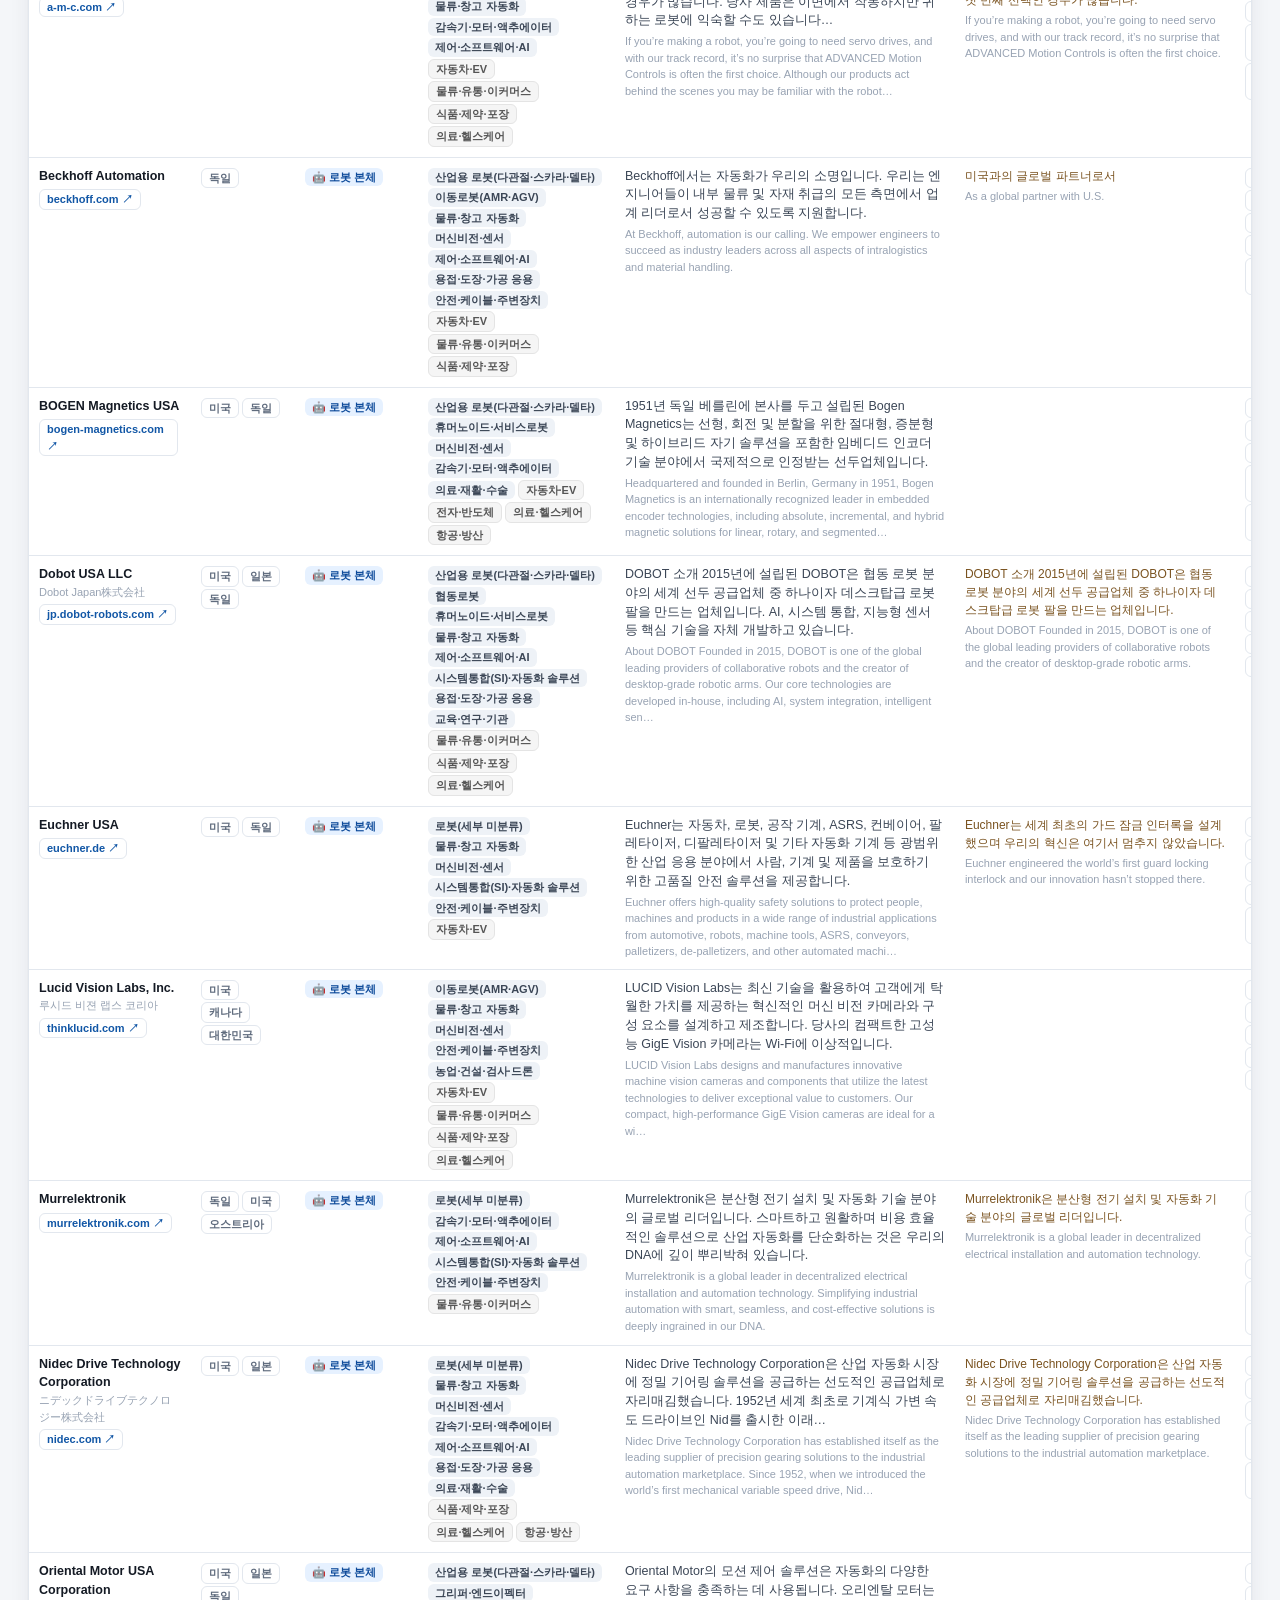
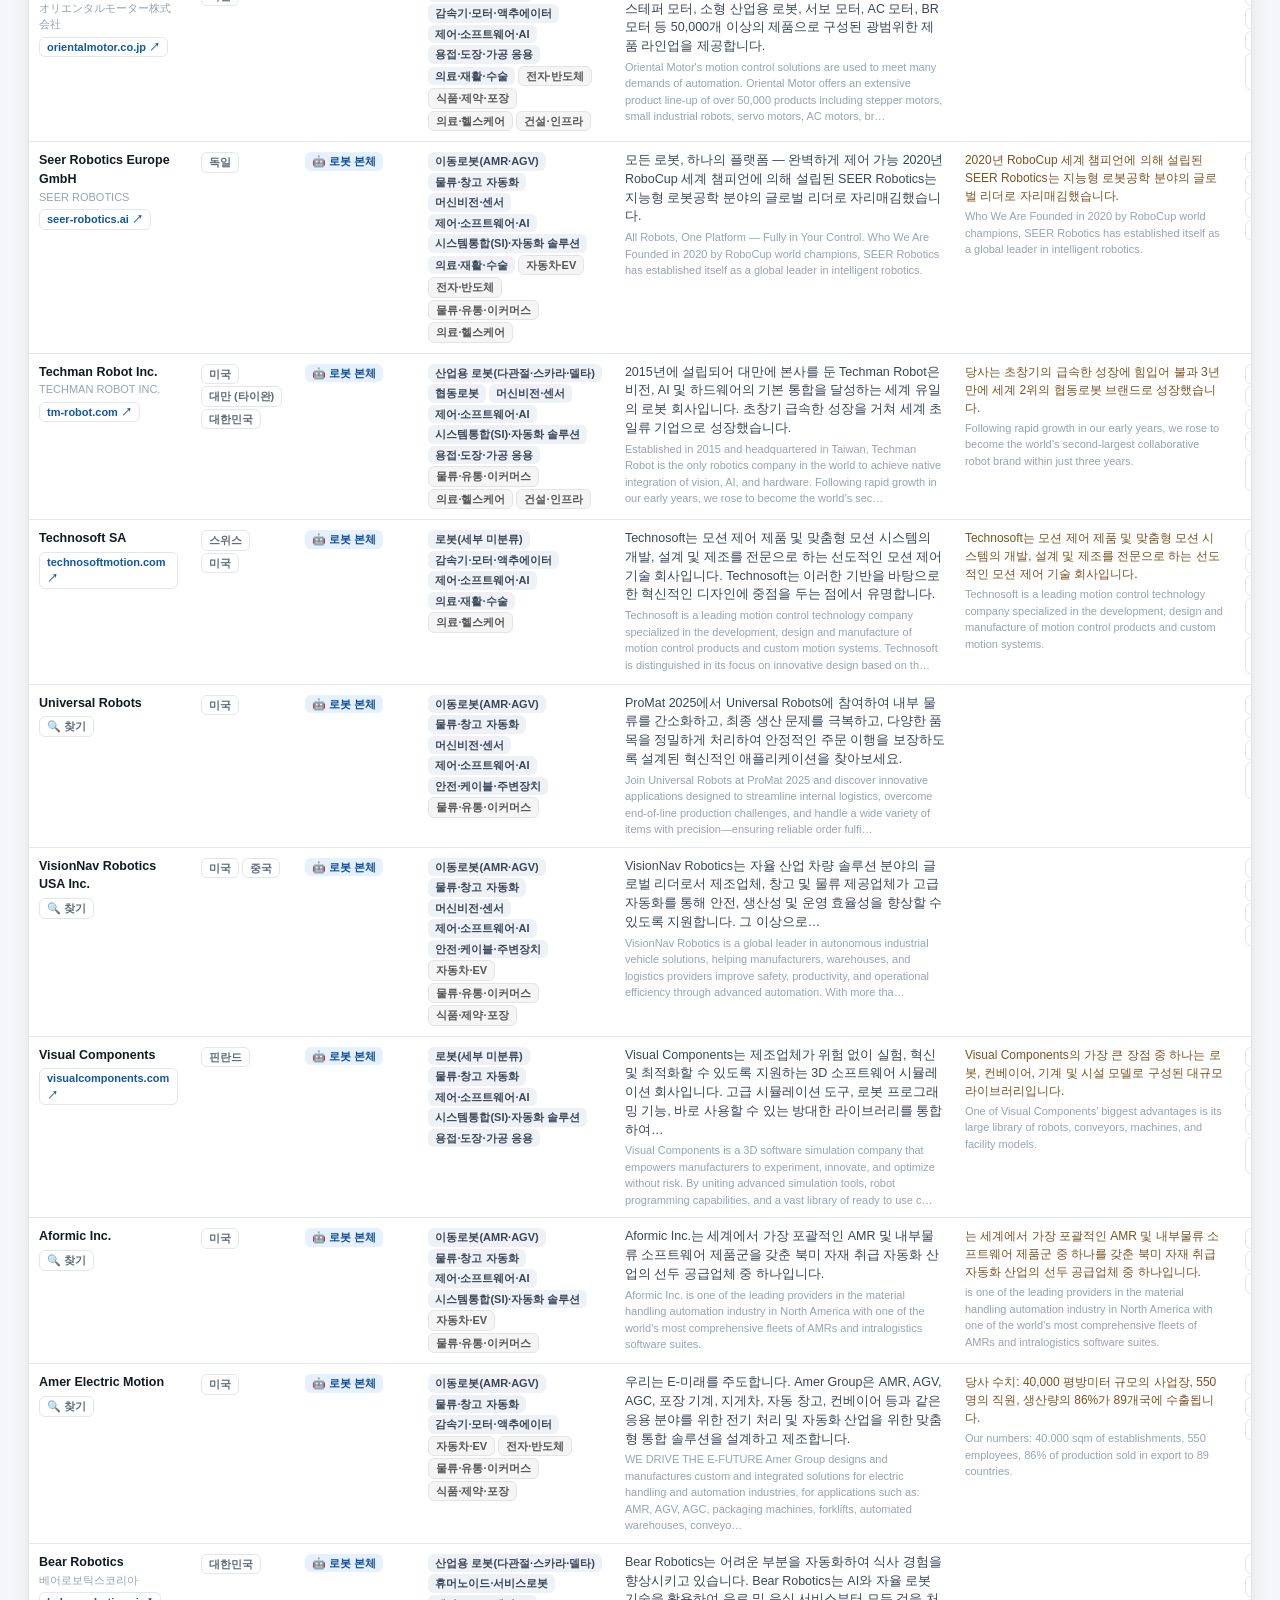
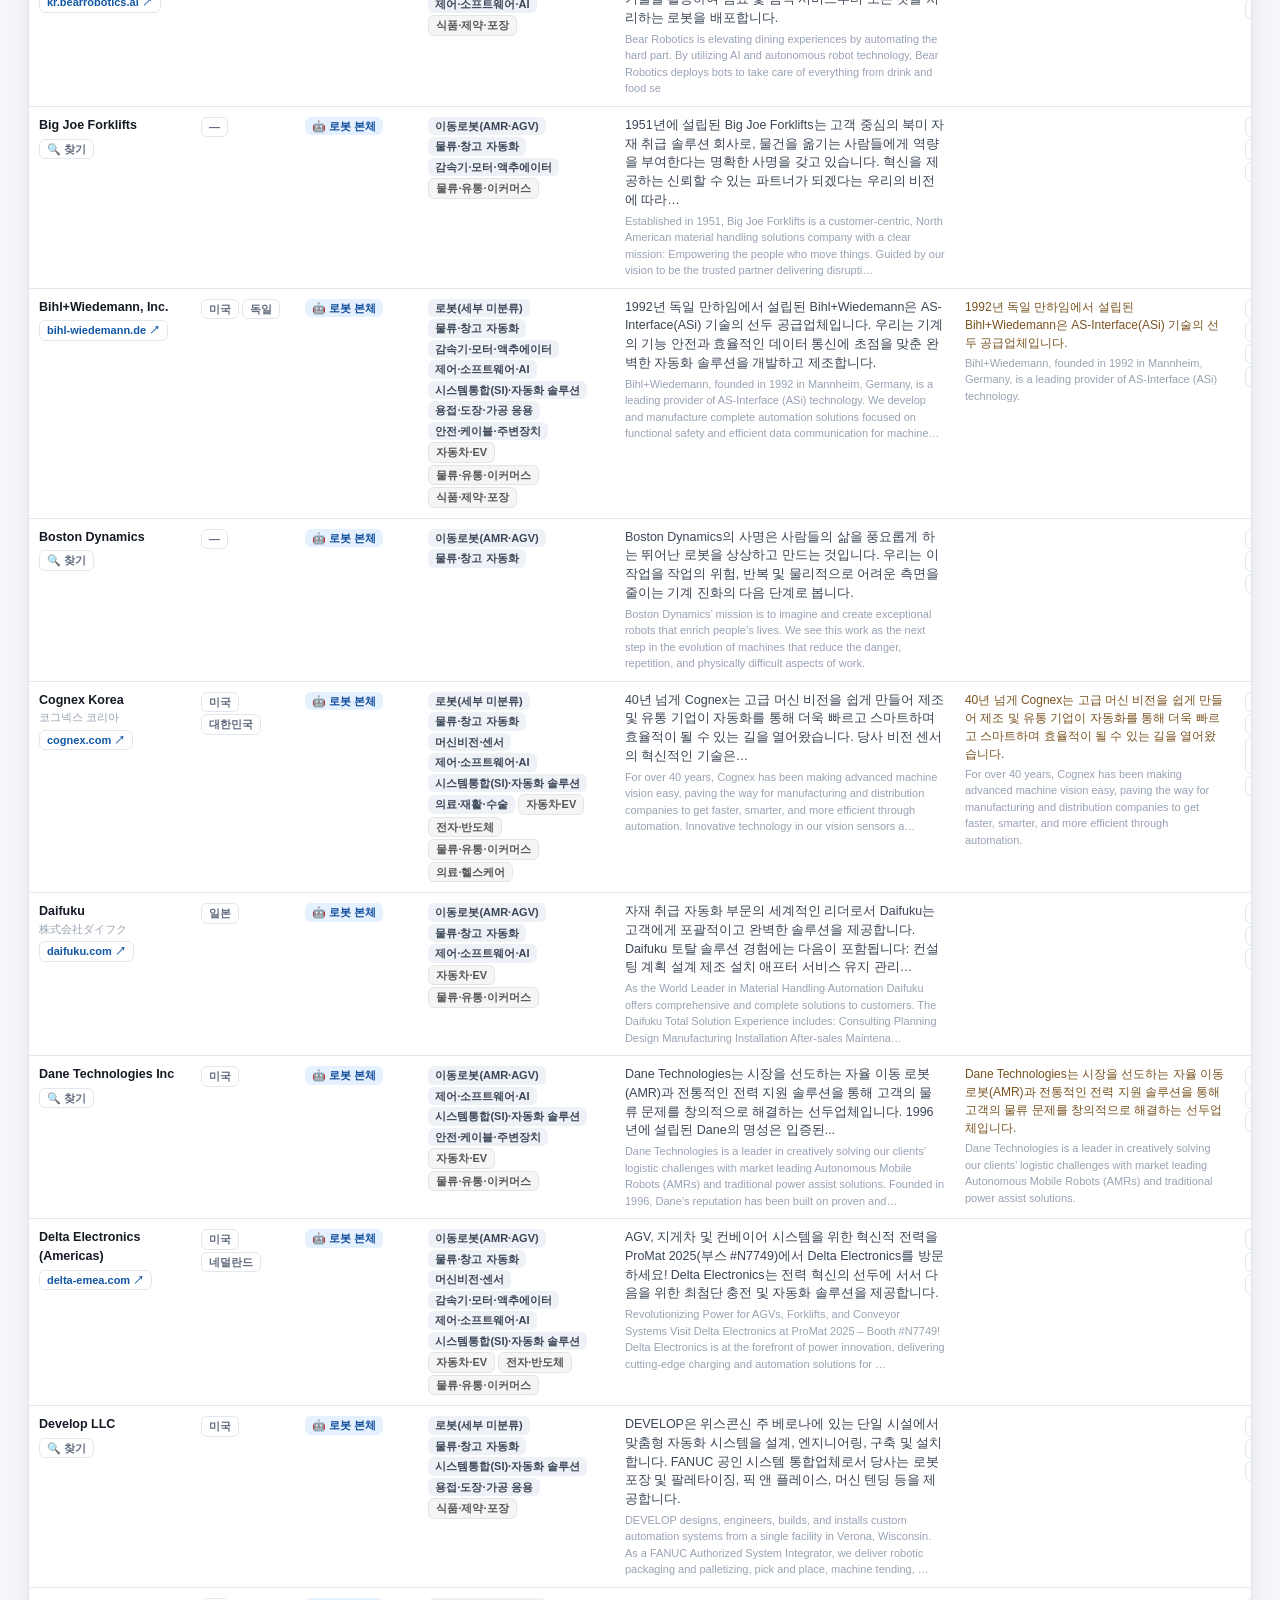
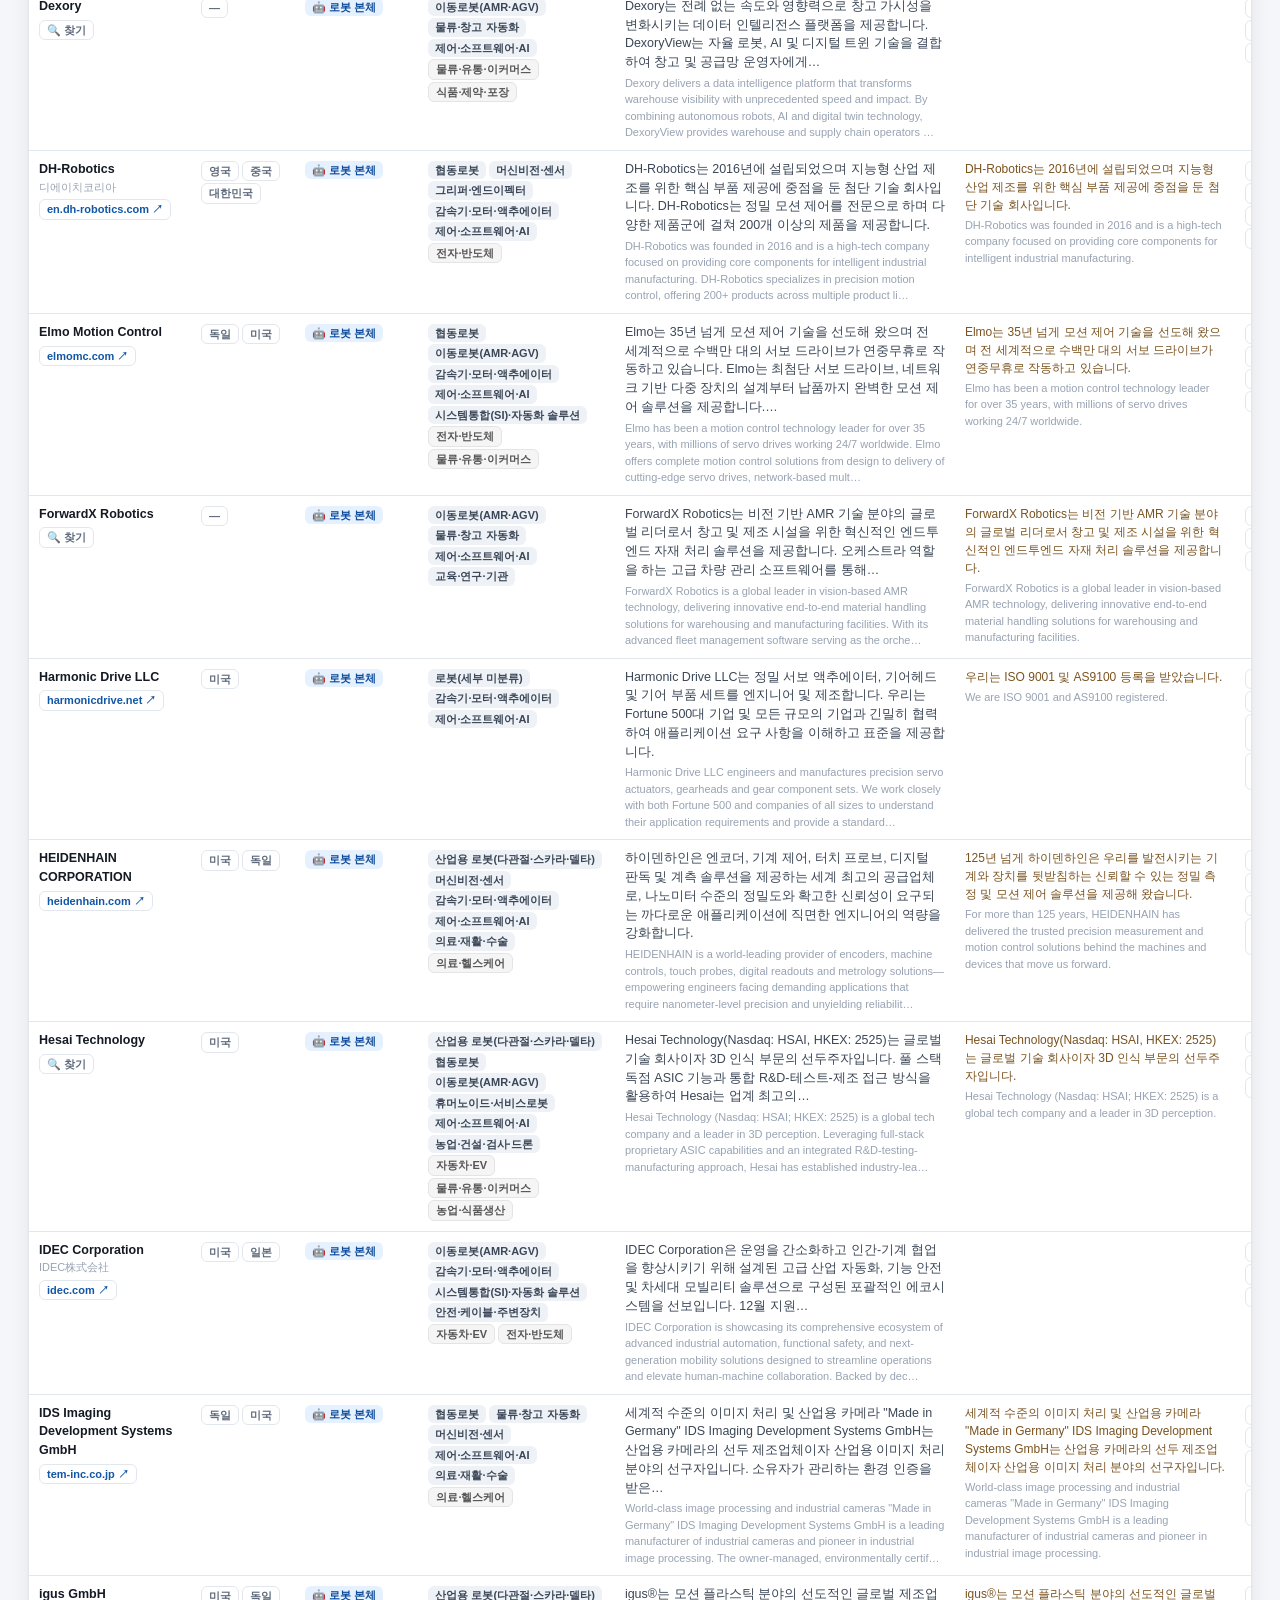
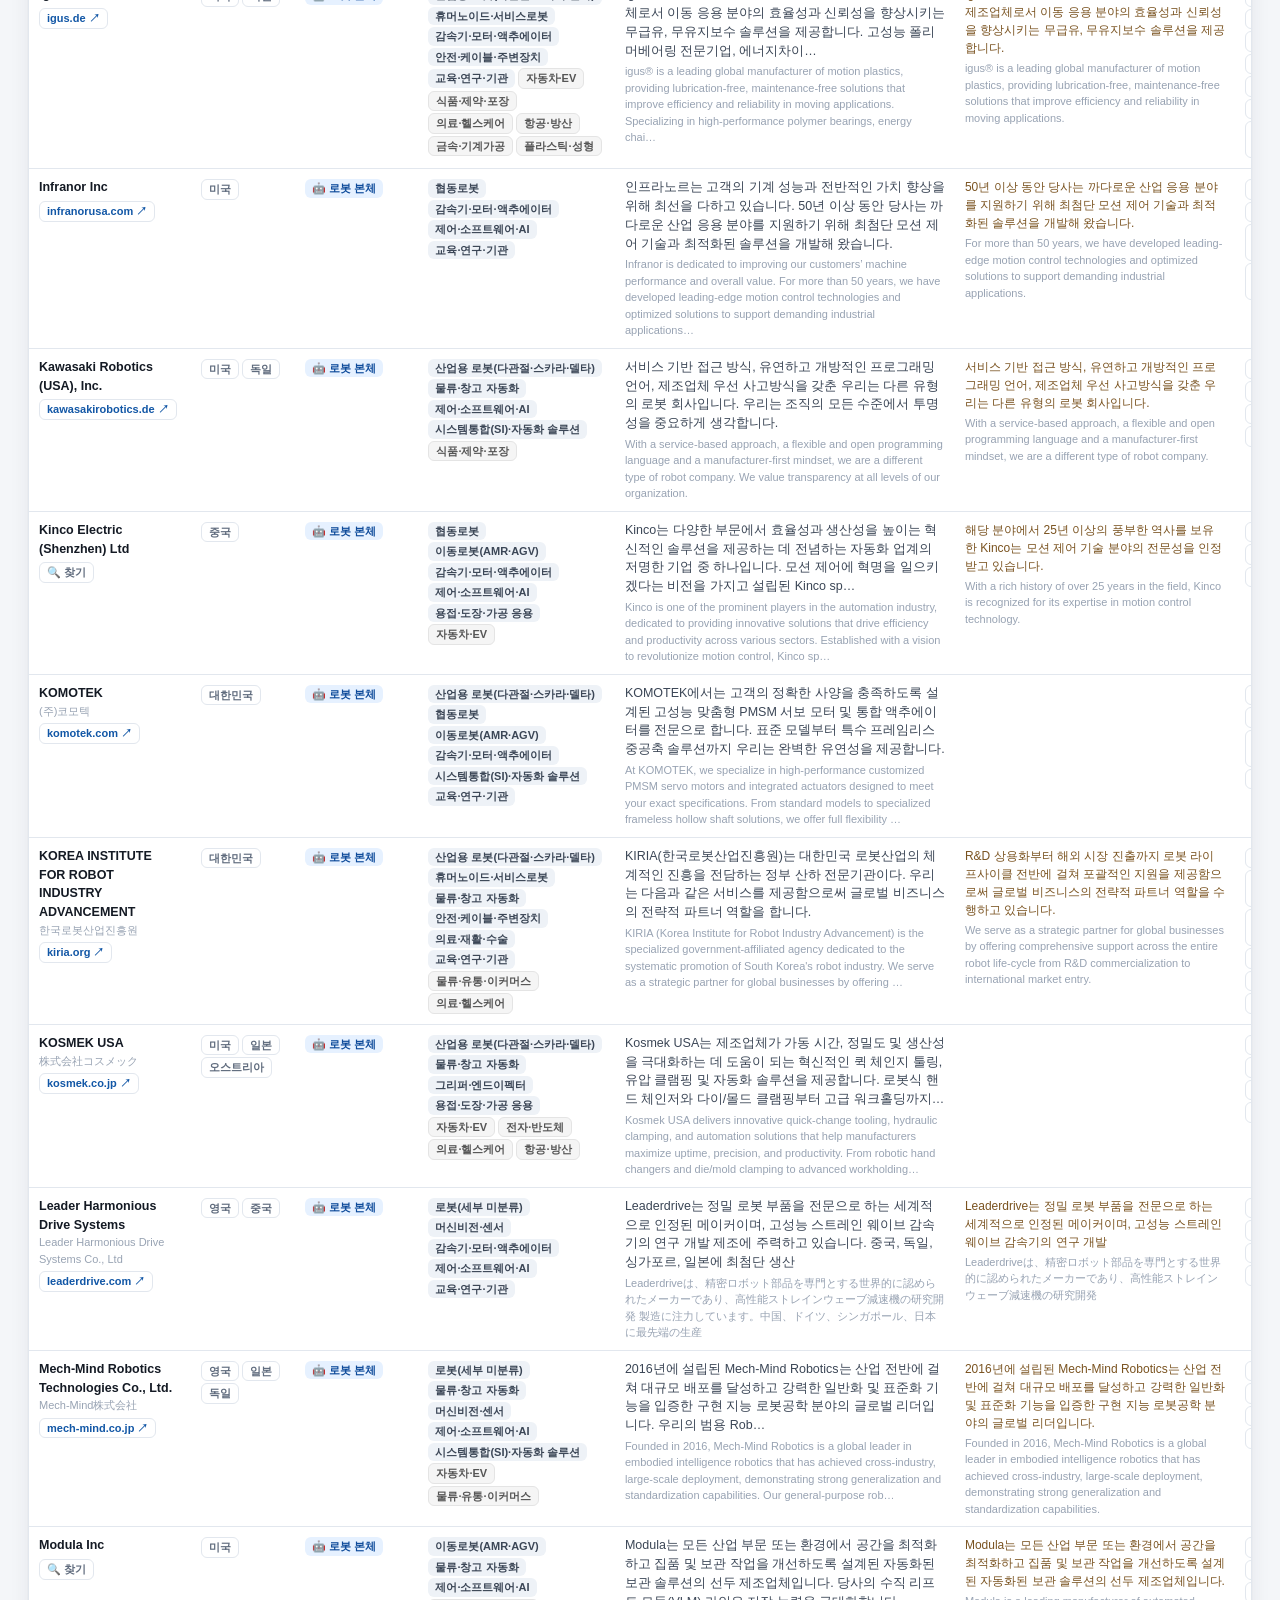
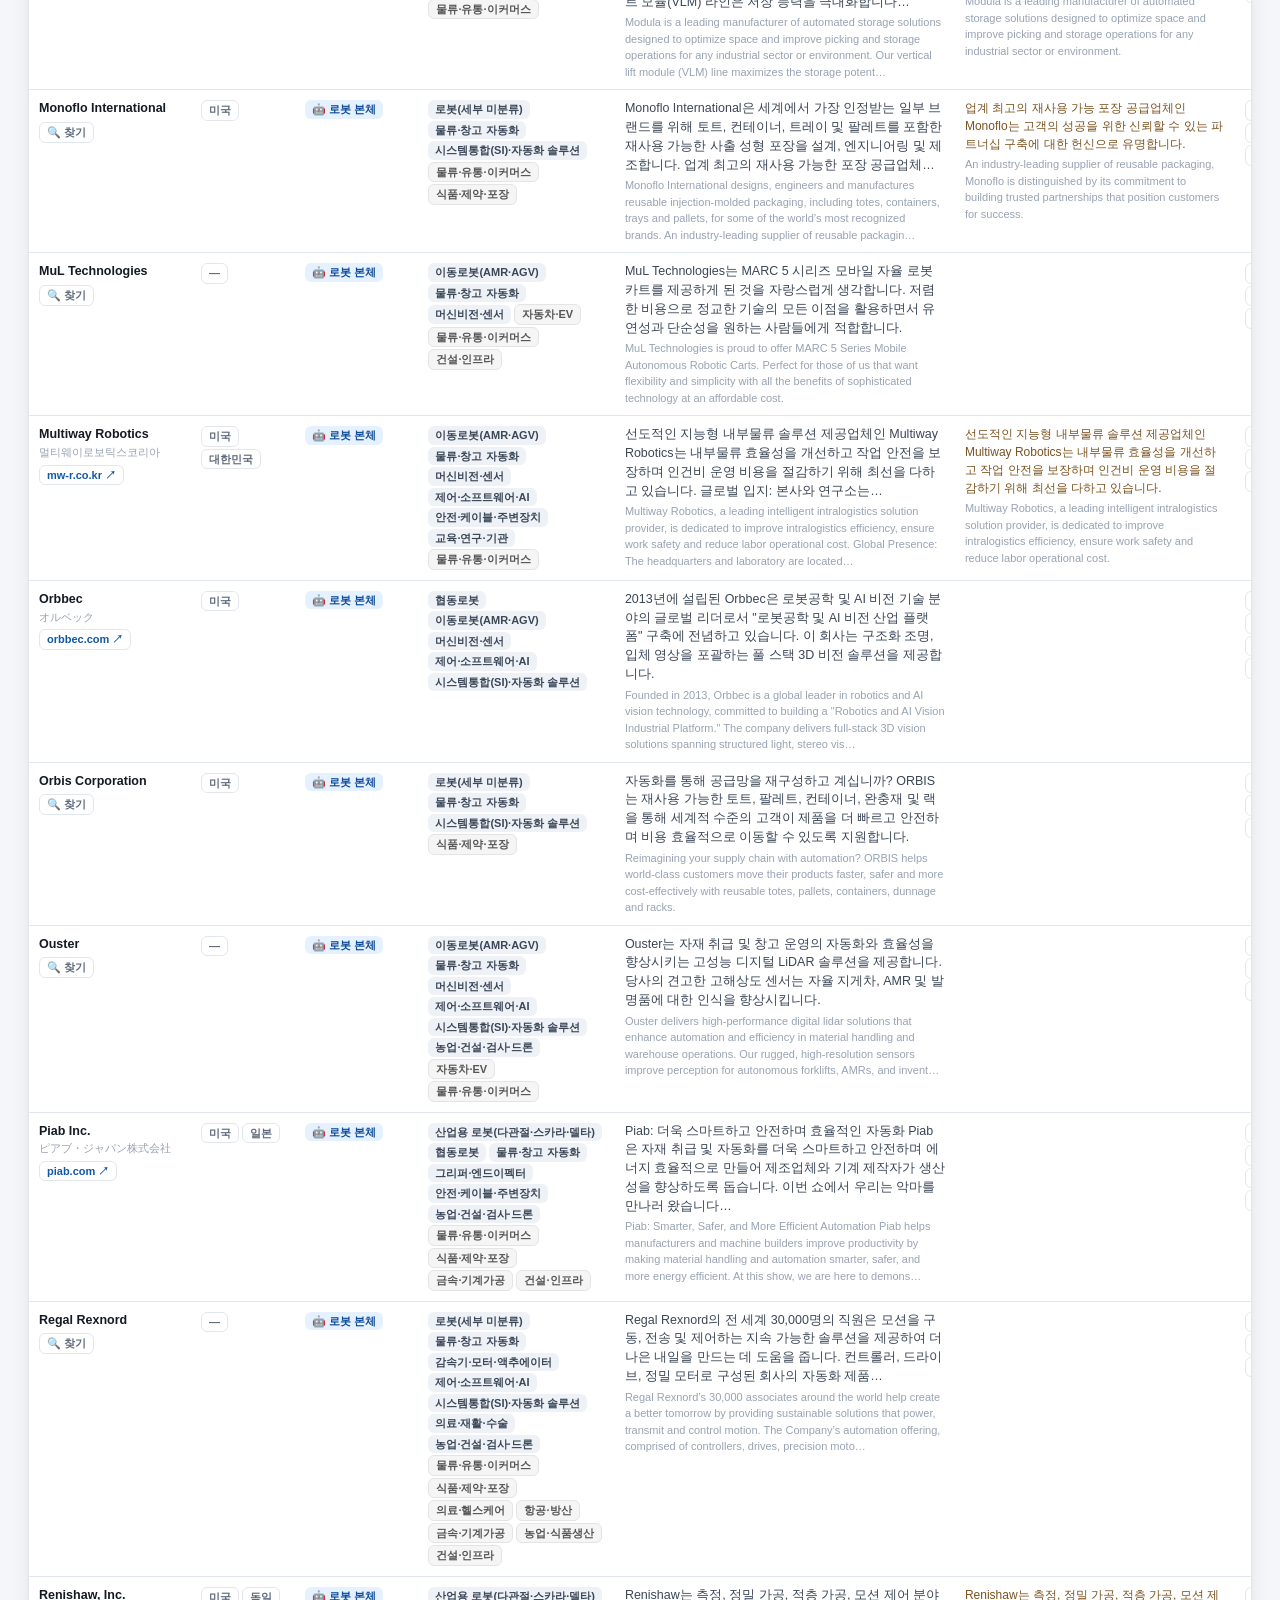
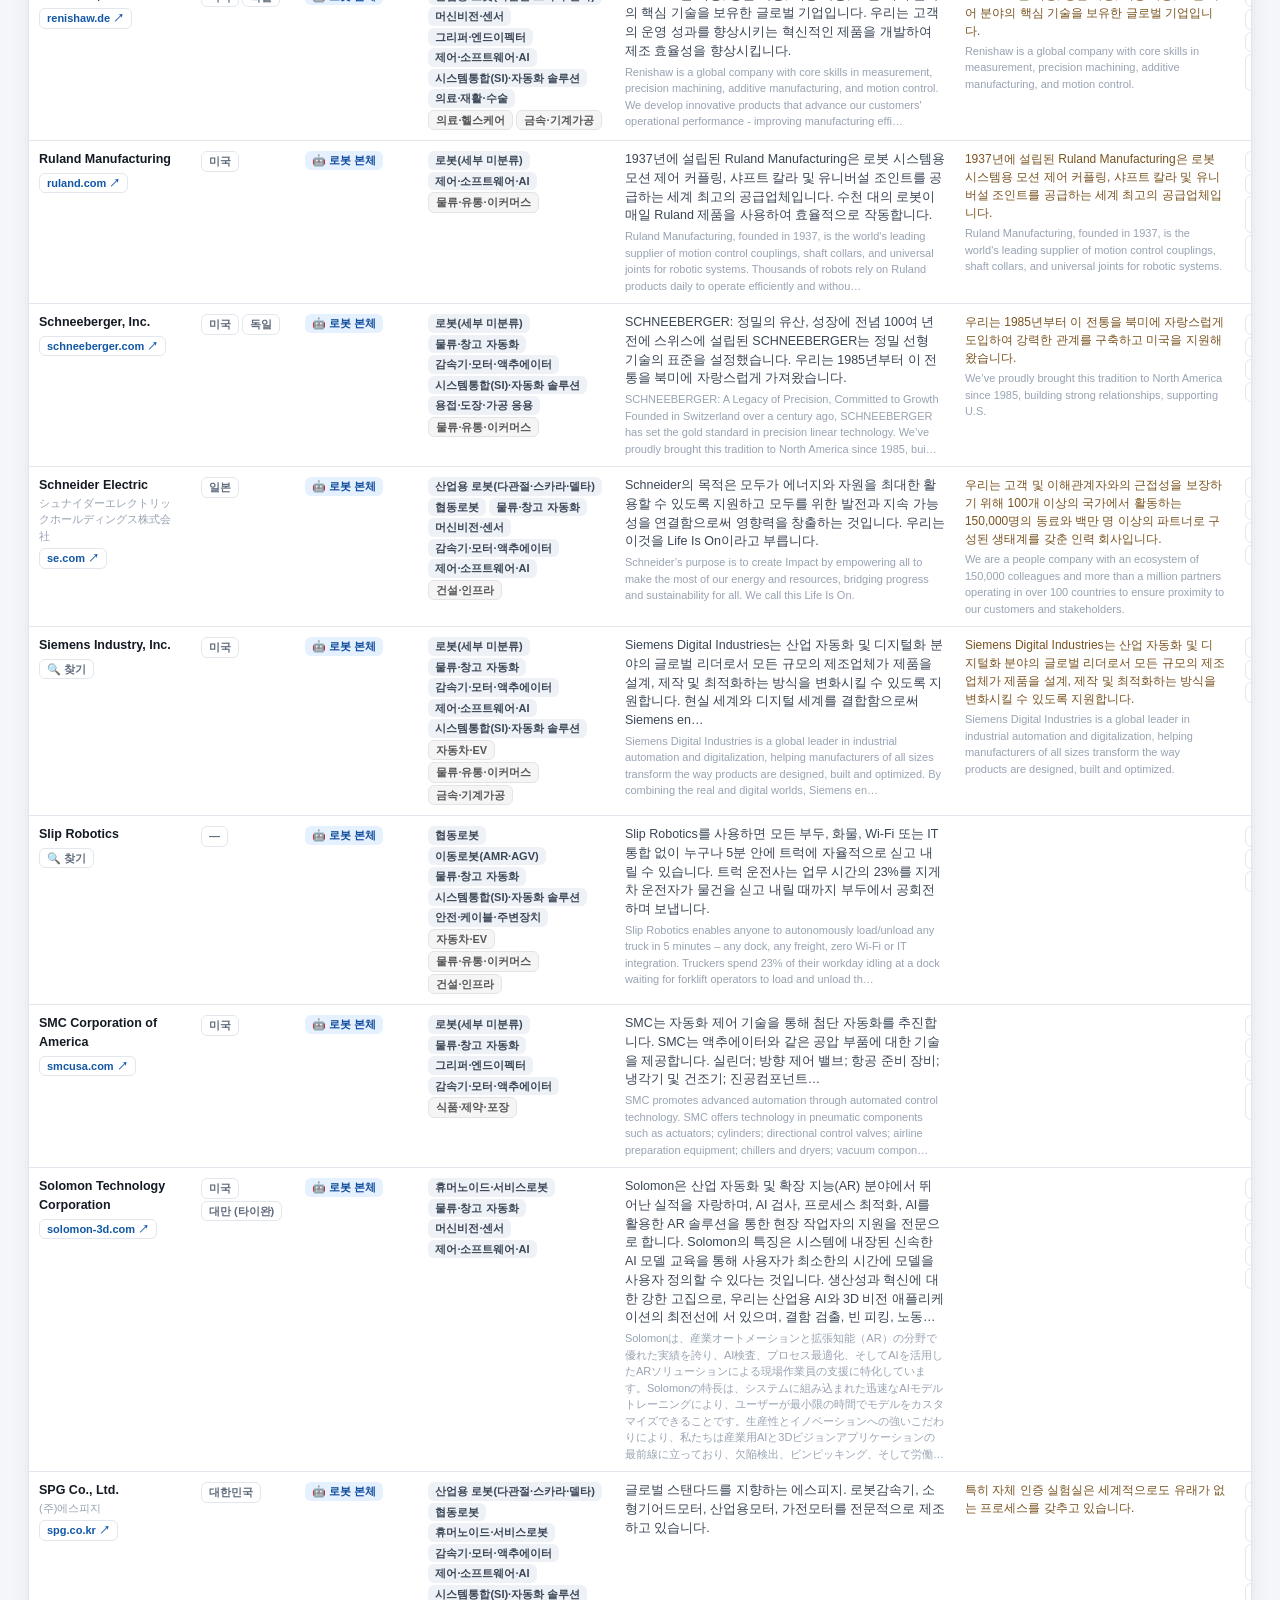
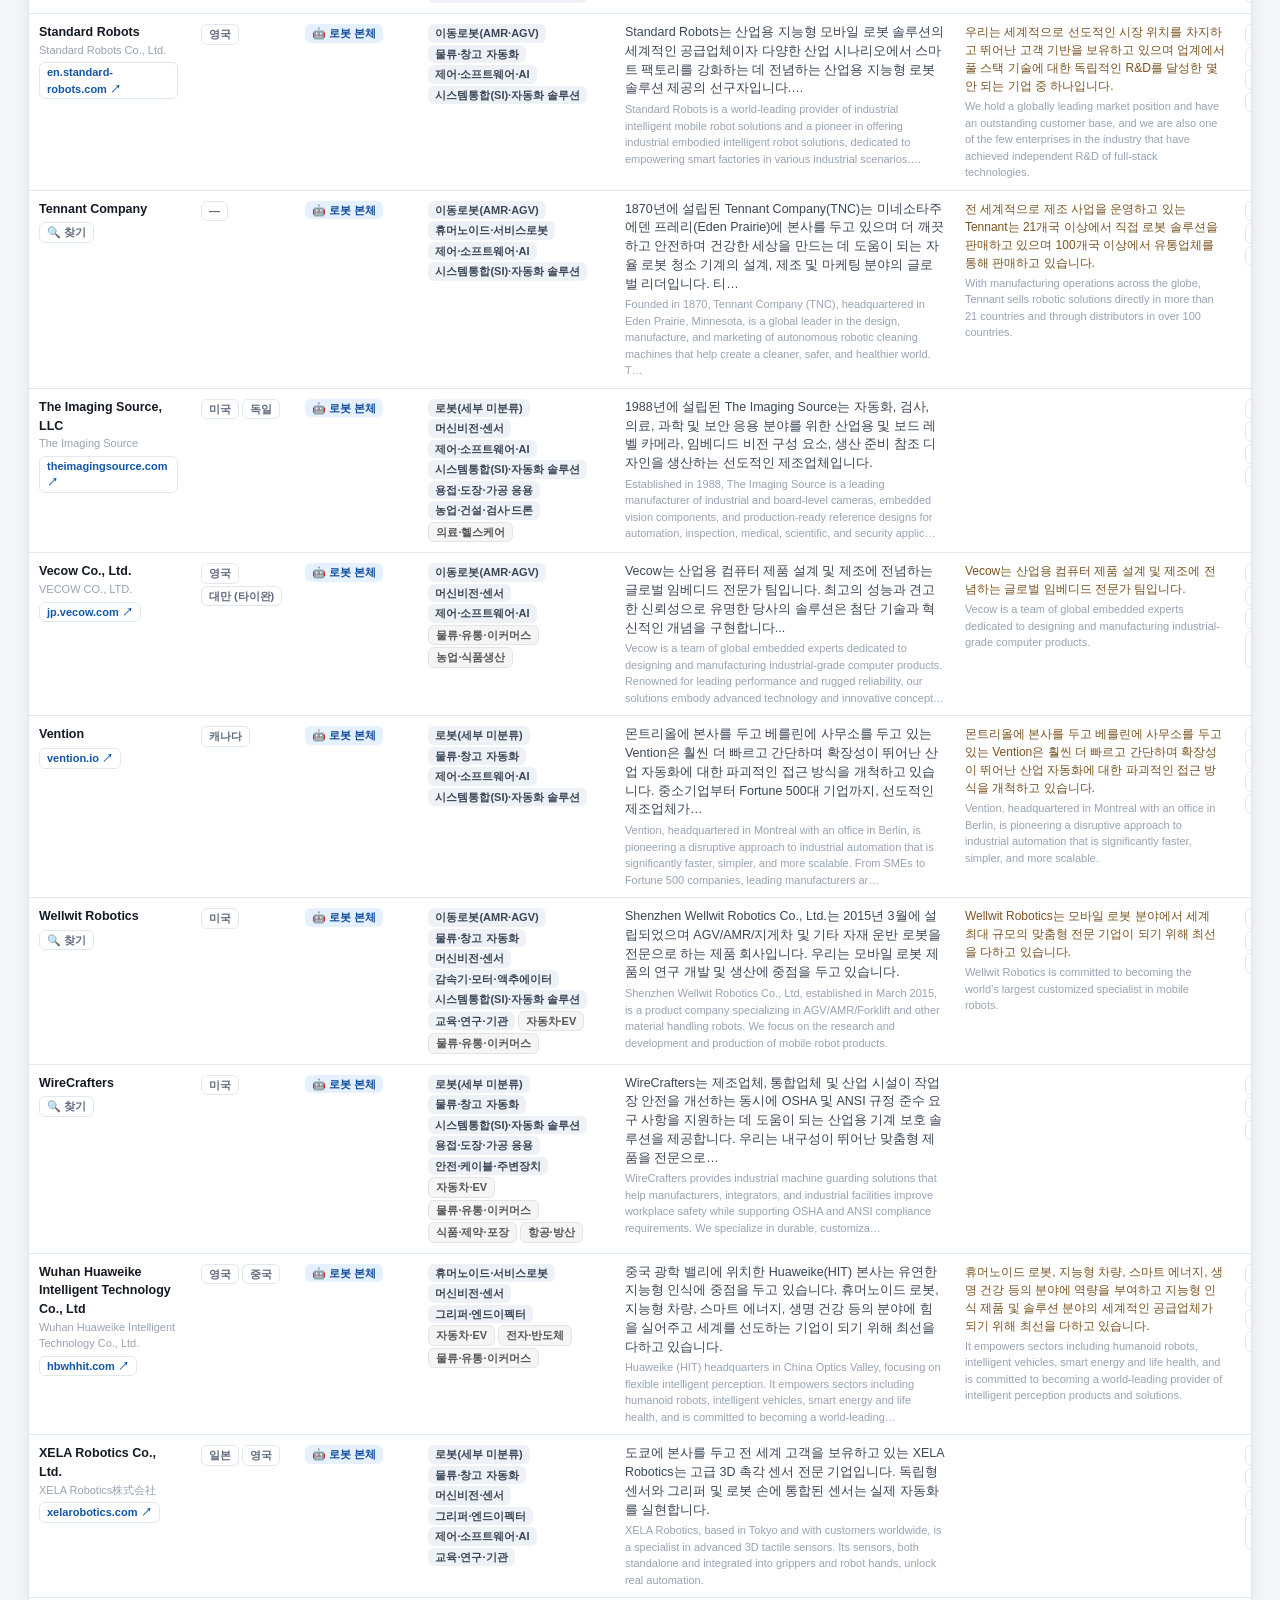
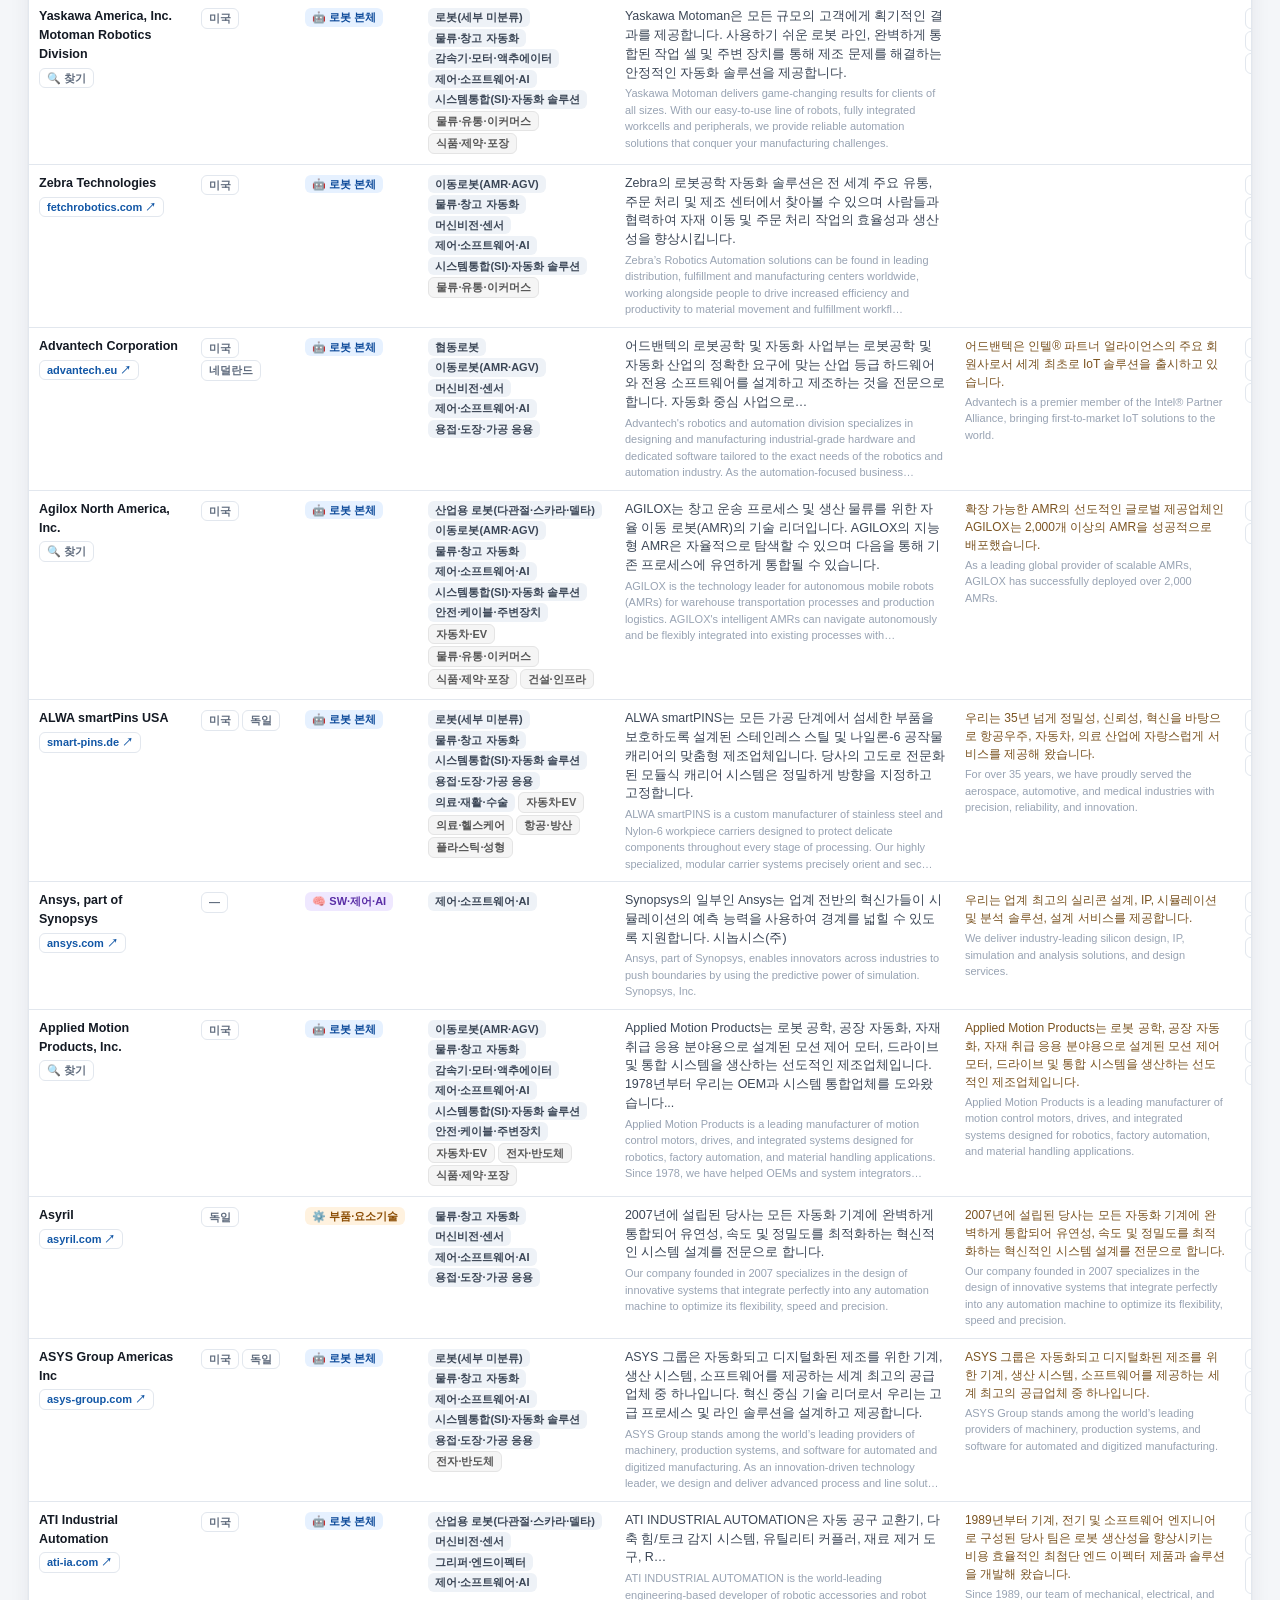
==== commit 529531ef: "데이터 갱신 2026-10-20" ====
--- a/robots.html
+++ b/robots.html
@@ -4,8 +4,8 @@
 <meta charset="utf-8">
 <meta name="viewport" content="width=device-width,initial-scale=1">
 <title>로봇 전시회 출품사 레이더</title>
-<link rel="stylesheet" href="styles.css?v=202610190901">
-<link rel="stylesheet" href="robots.css?v=202610190901">
+<link rel="stylesheet" href="styles.css?v=202610200854">
+<link rel="stylesheet" href="robots.css?v=202610200854">
 </head>
 <body>
 <header>
@@ -33,7 +33,7 @@
 <div class="scrim" id="scrim"></div>
 <aside class="drawer" id="drawer"></aside>
 
-<script src="app-robots.js?v=202610190901"></script>
-<script src="robots.js?v=202610190901"></script>
+<script src="app-robots.js?v=202610200854"></script>
+<script src="robots.js?v=202610200854"></script>
 </body>
 </html>
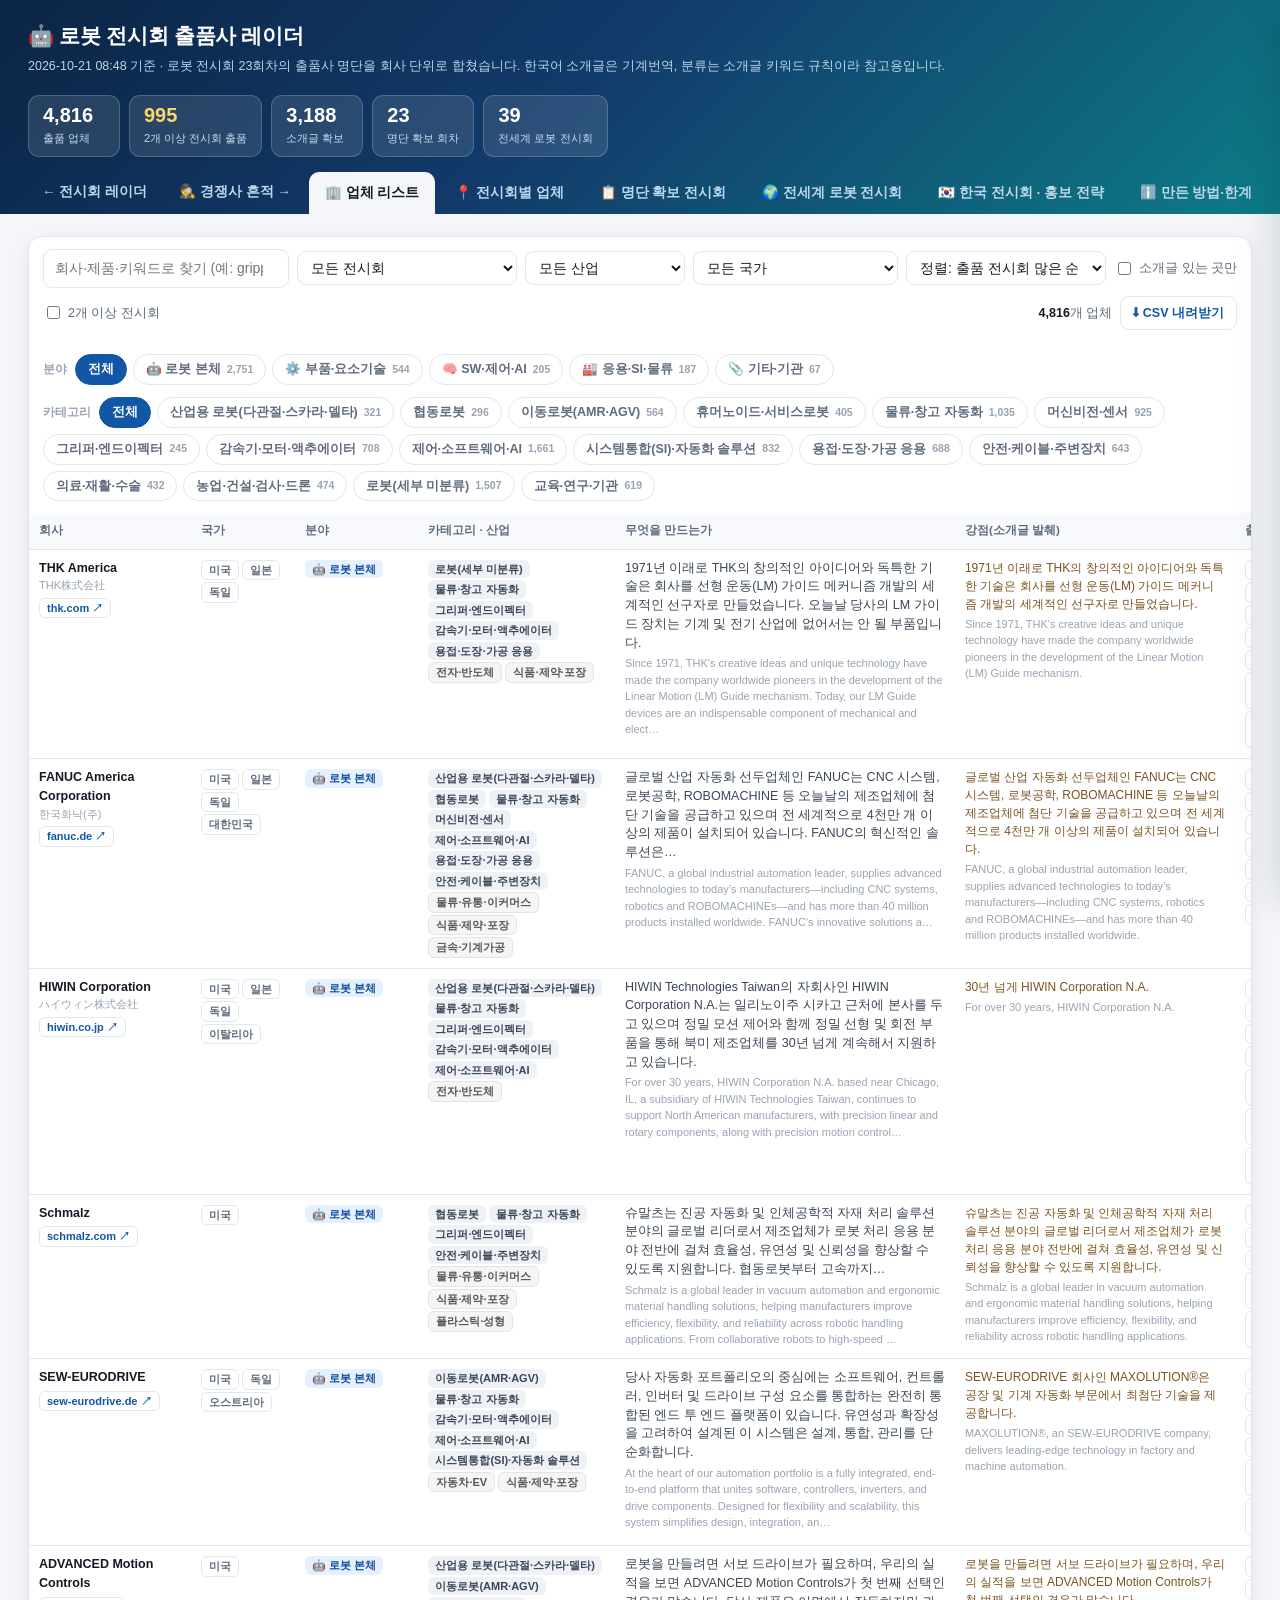
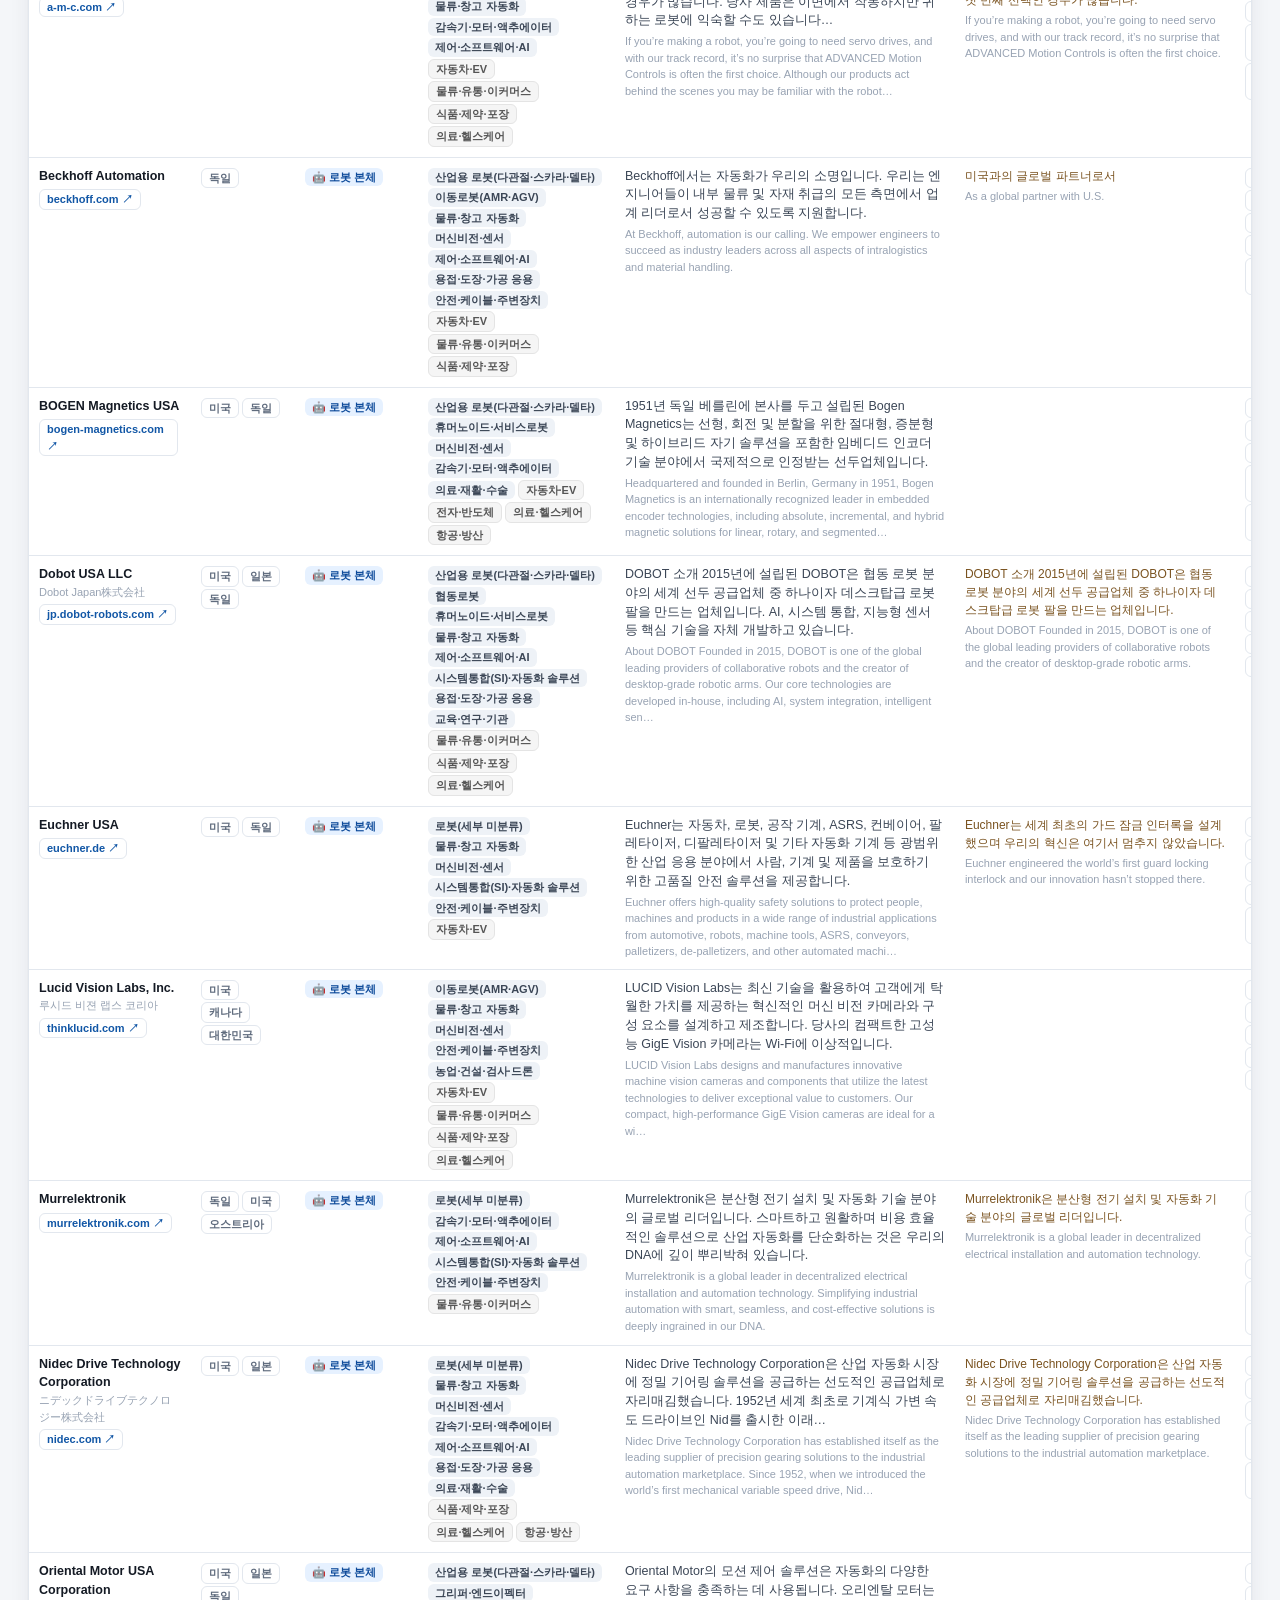
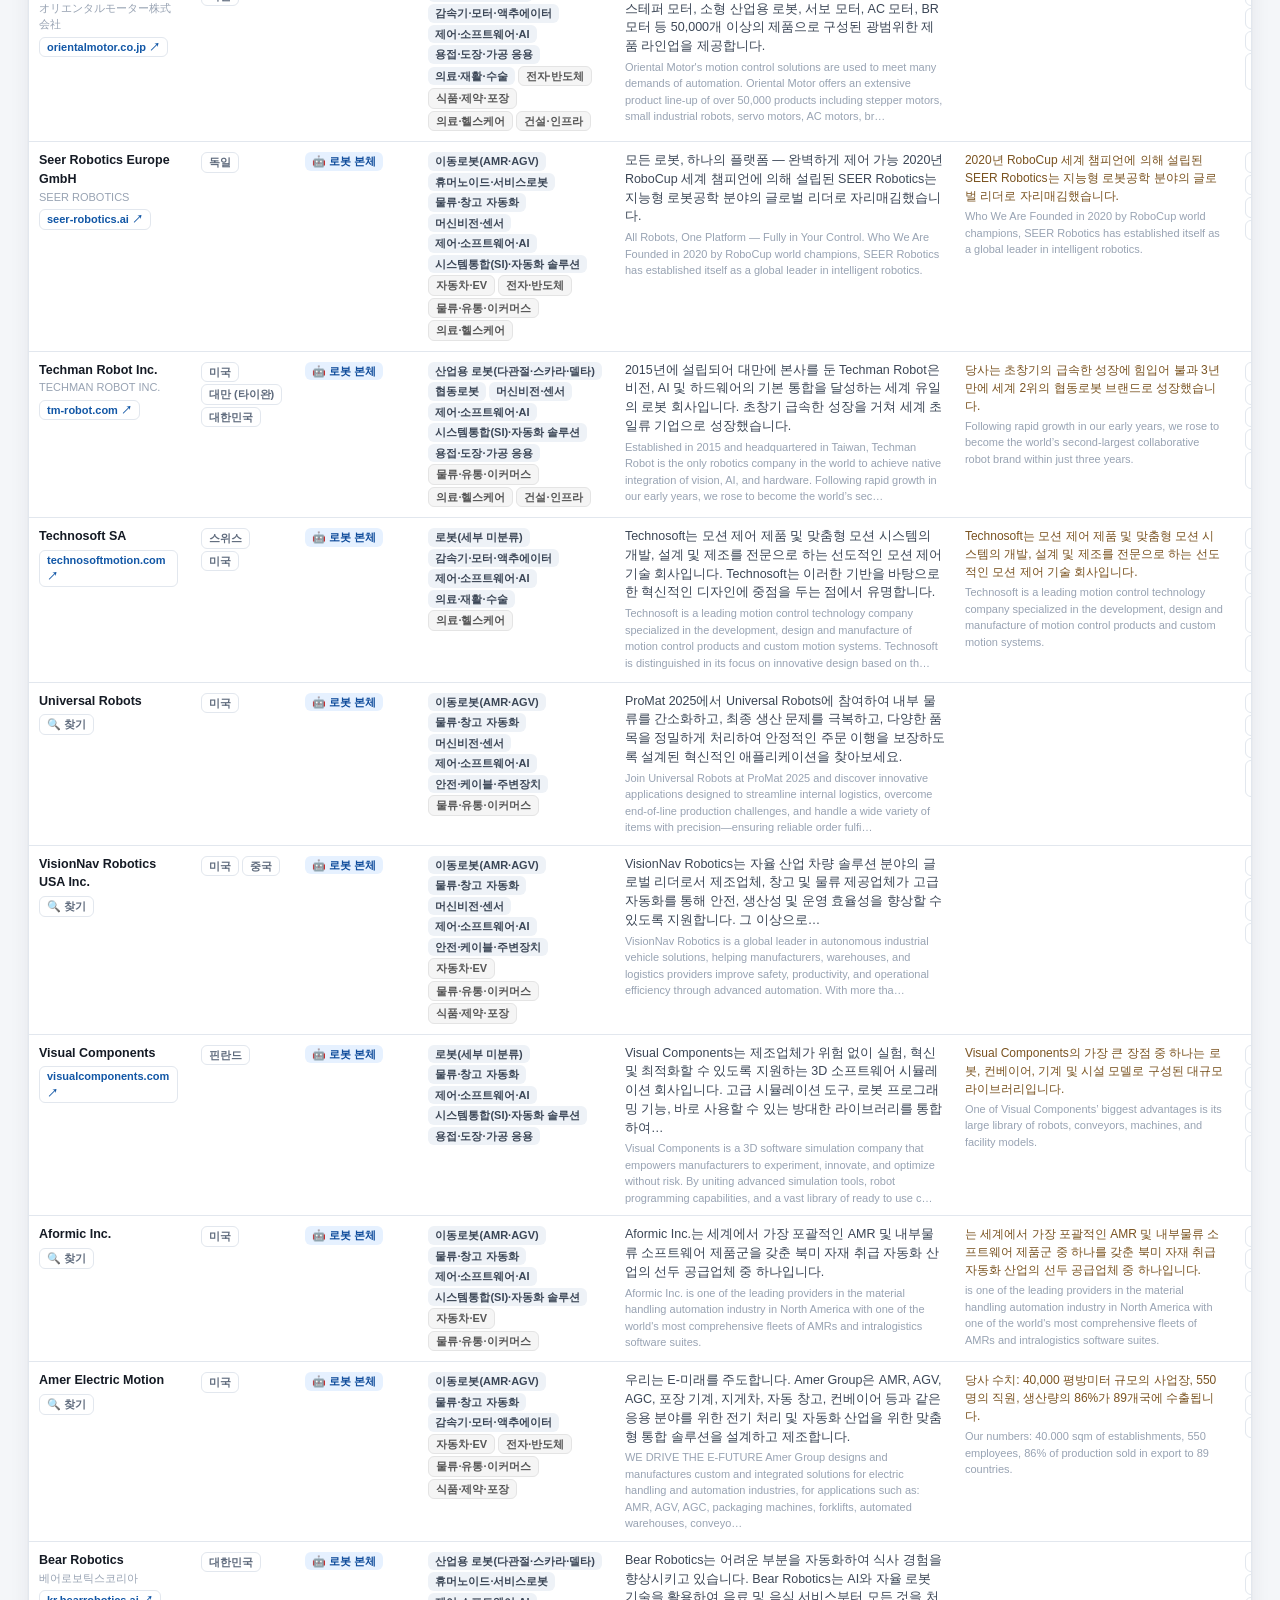
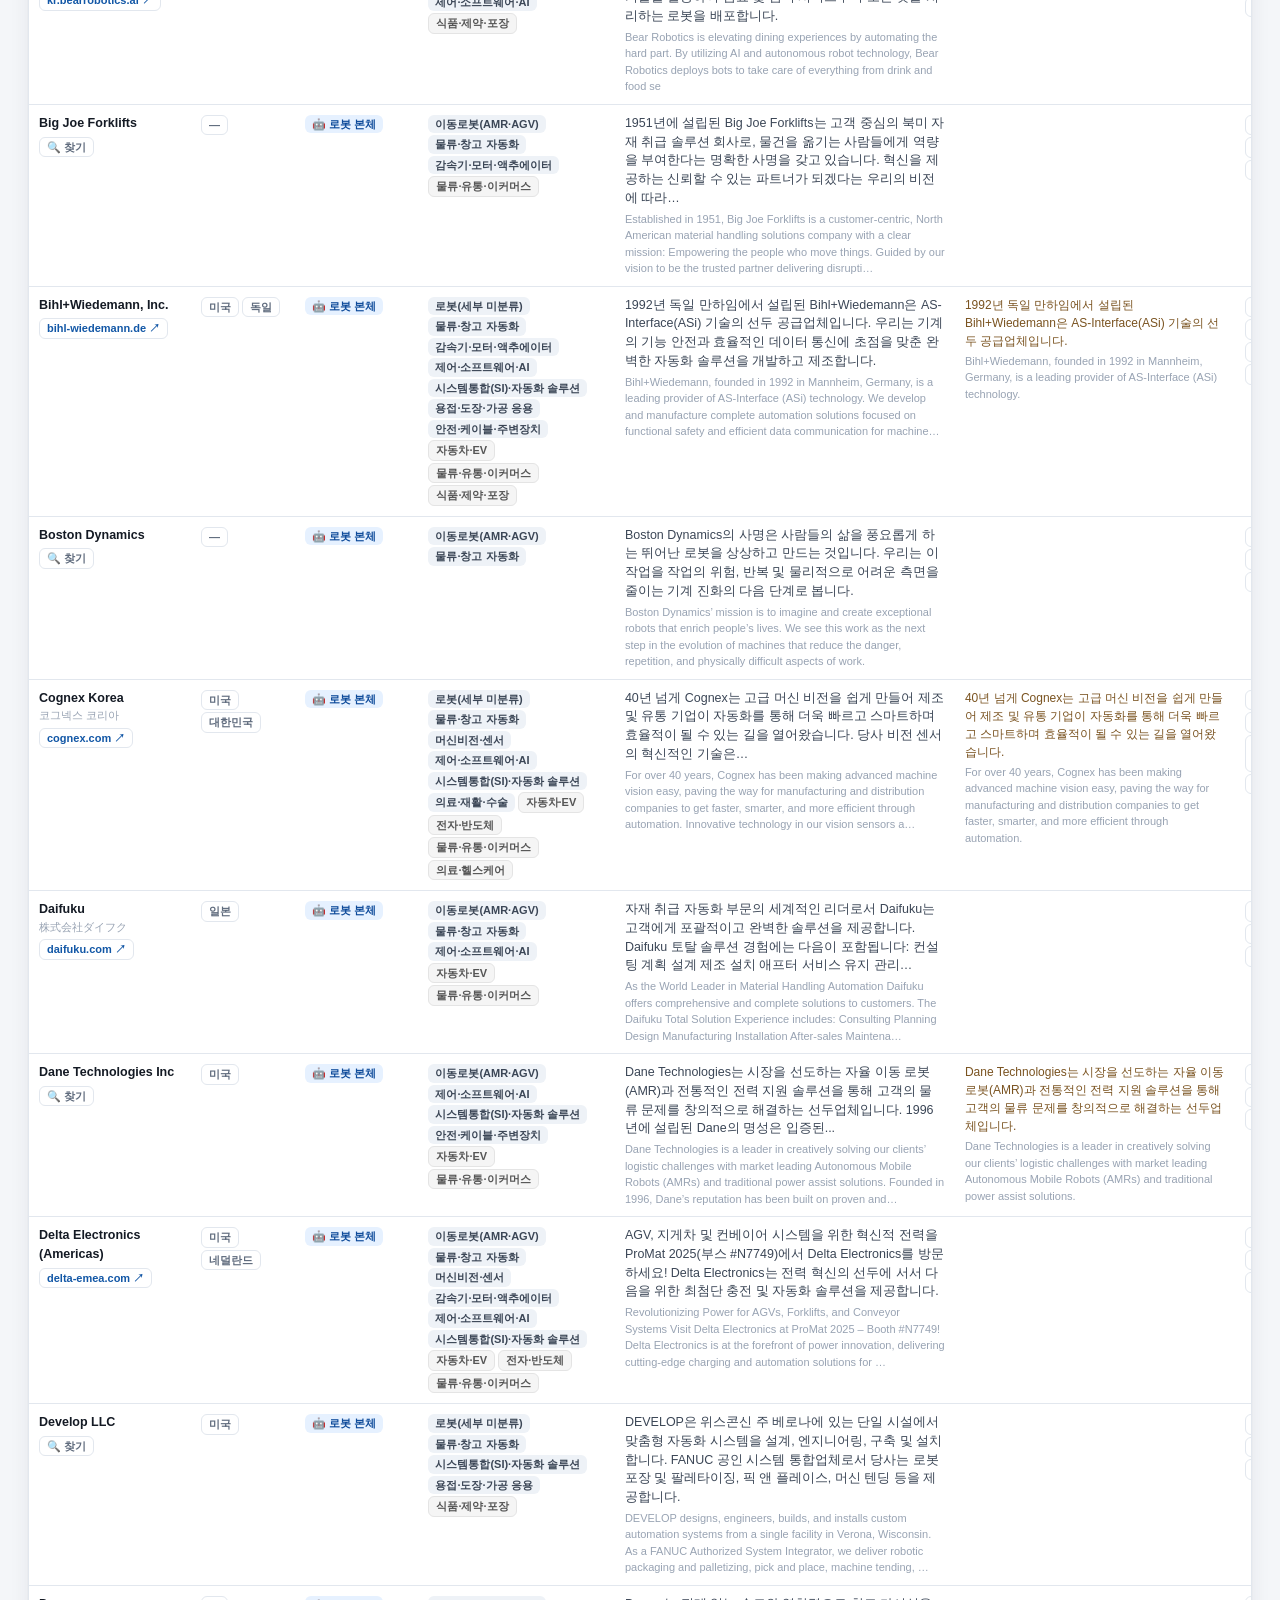
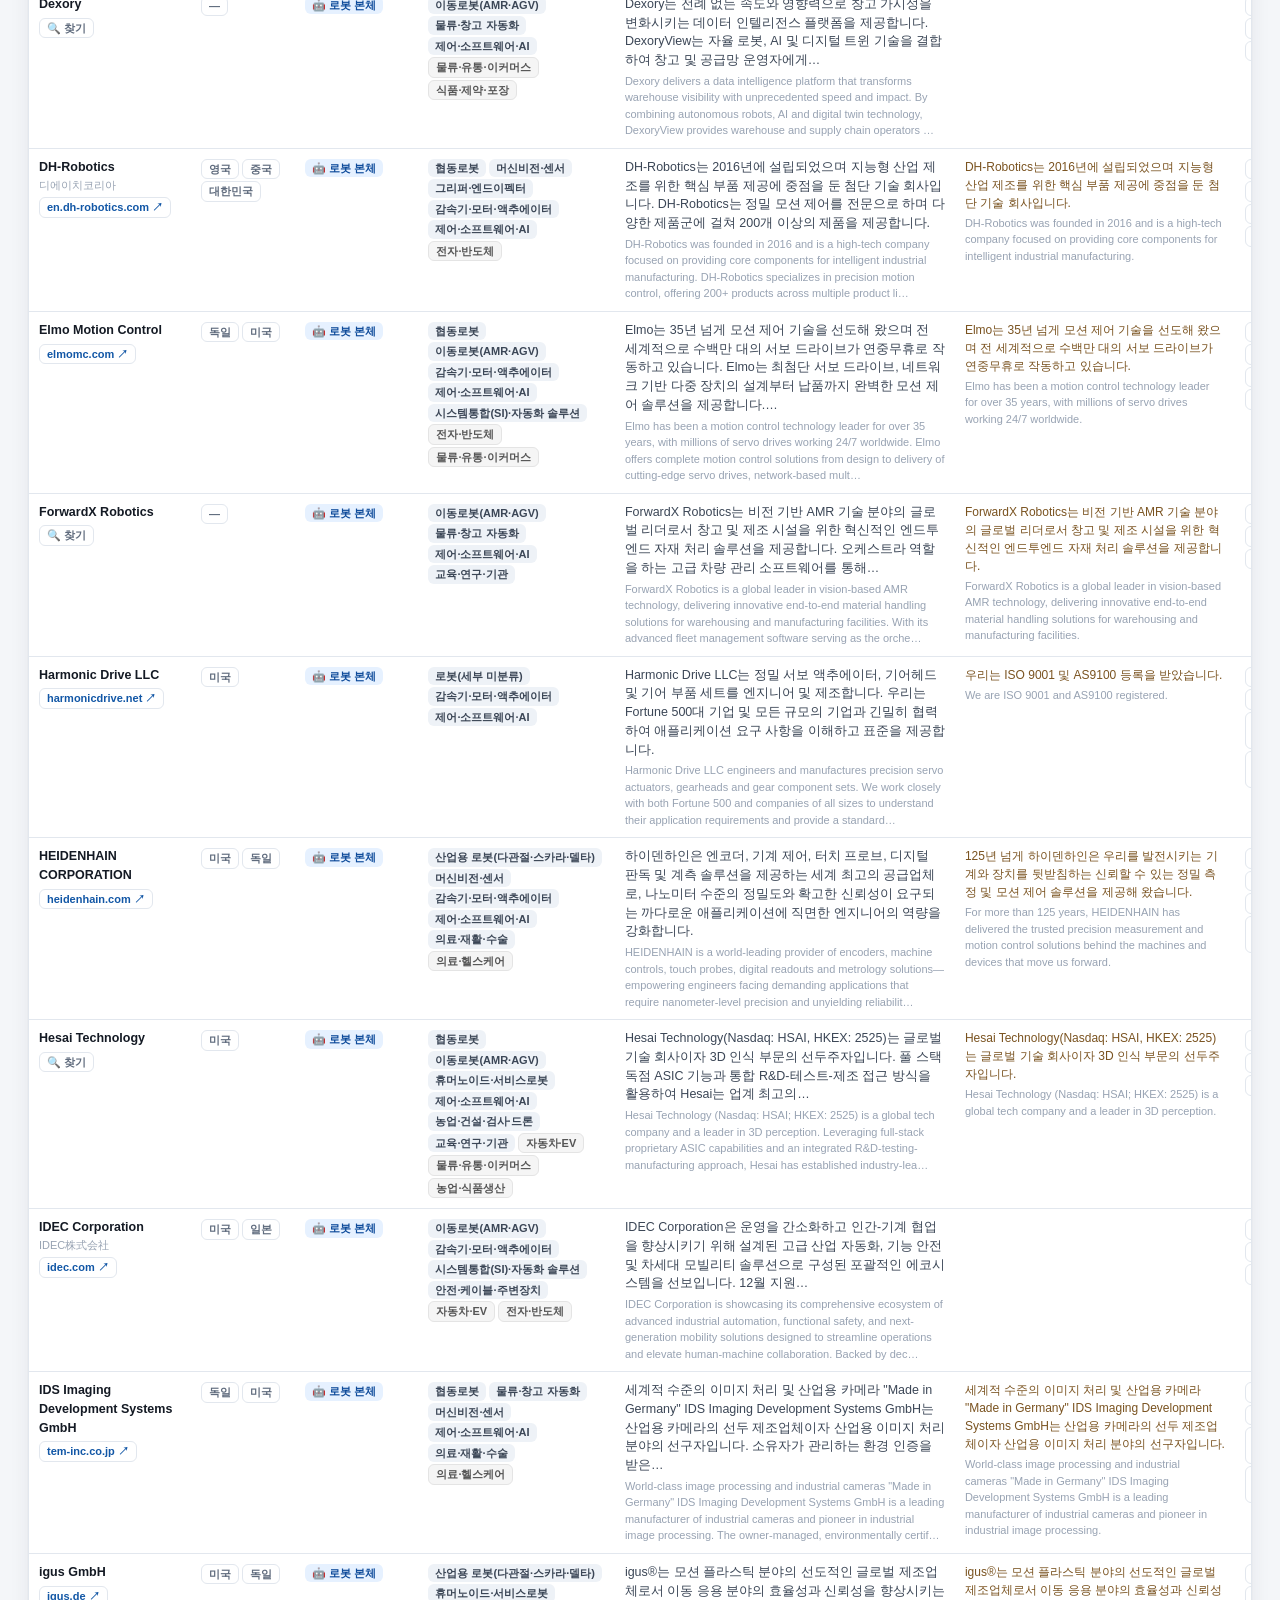
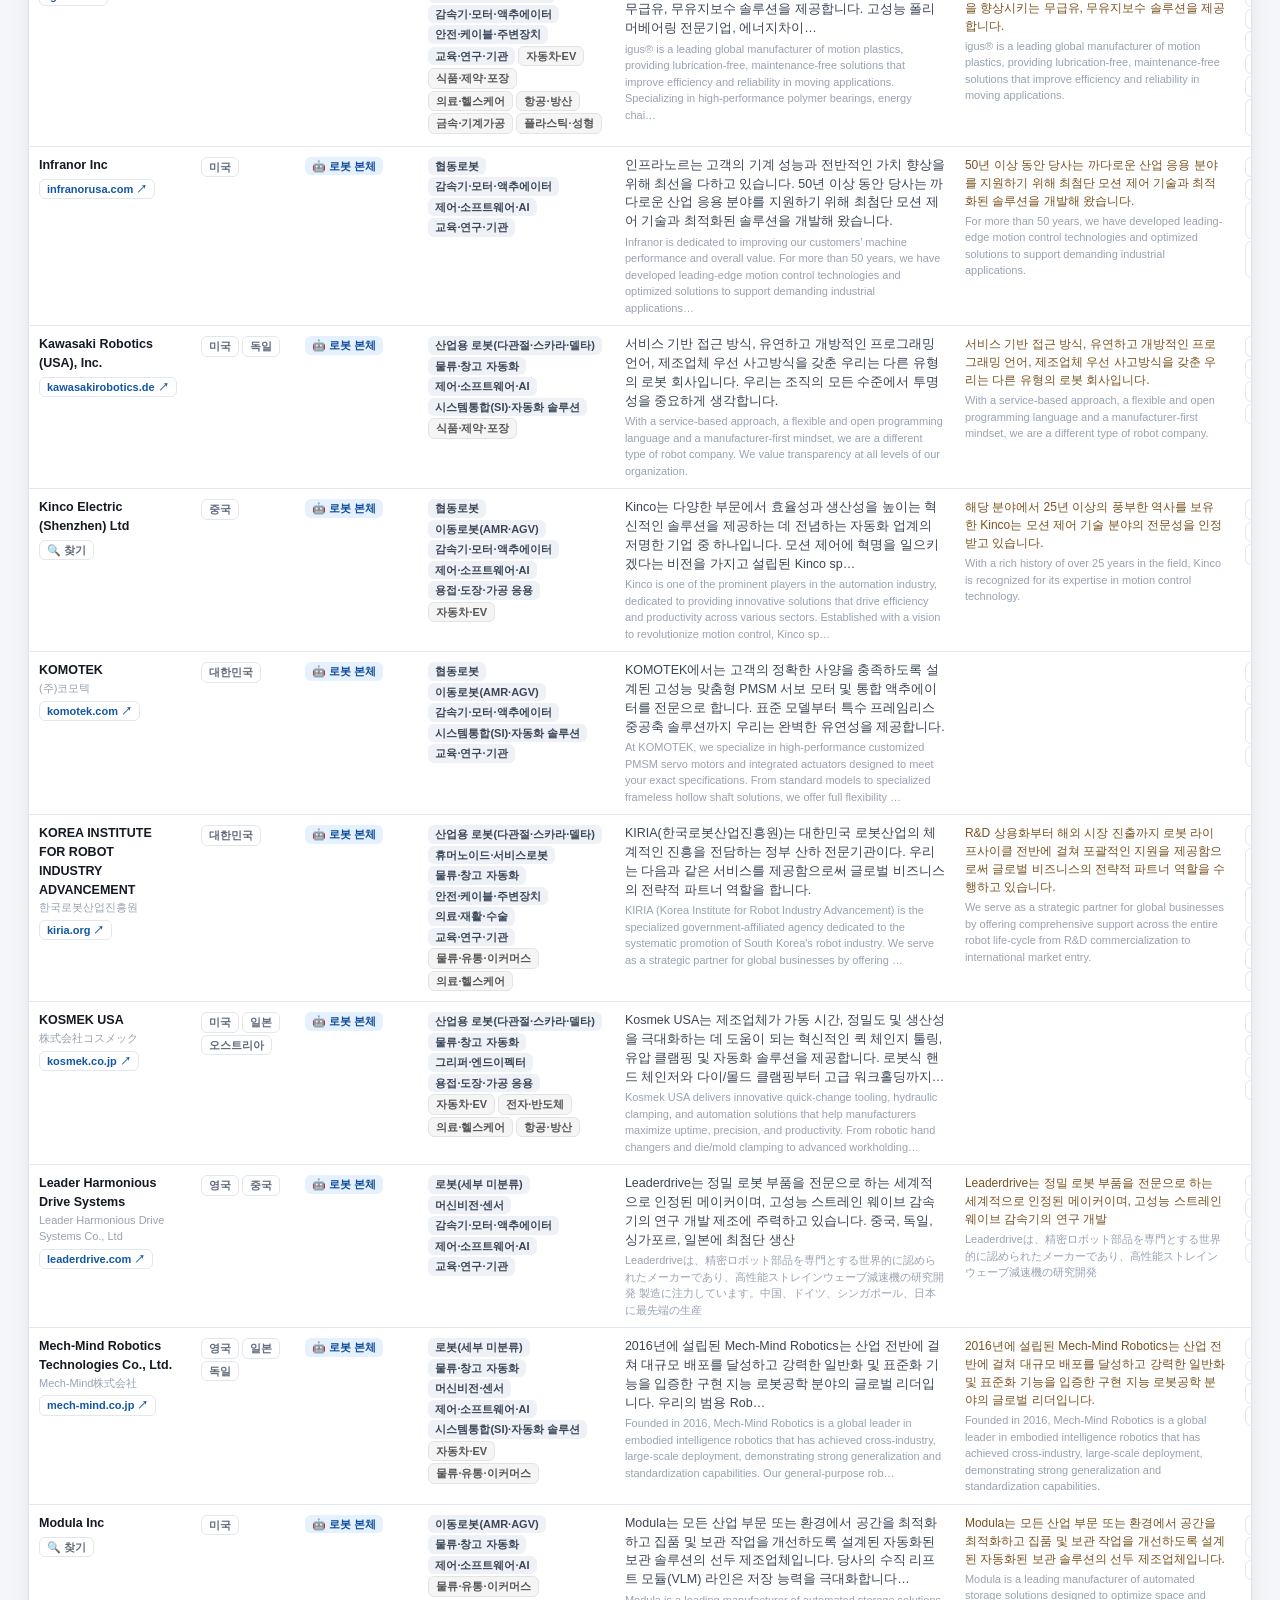
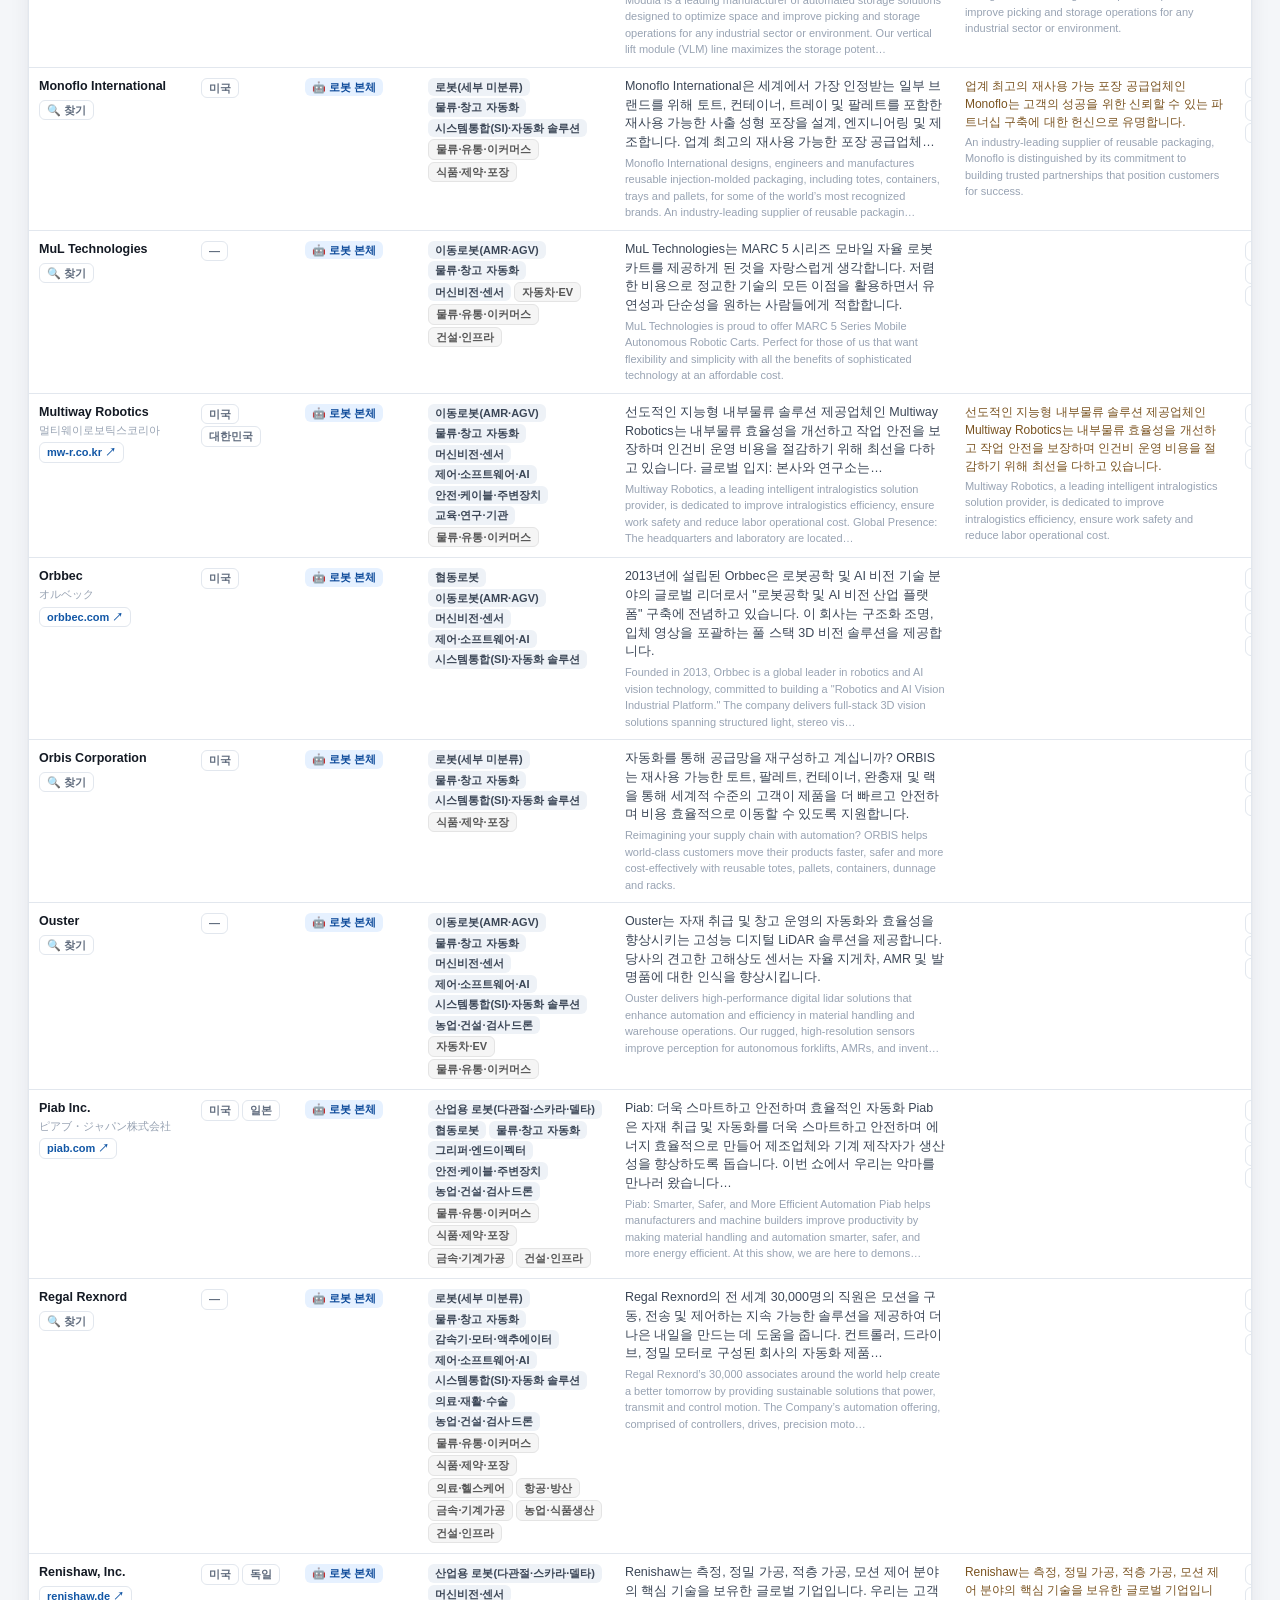
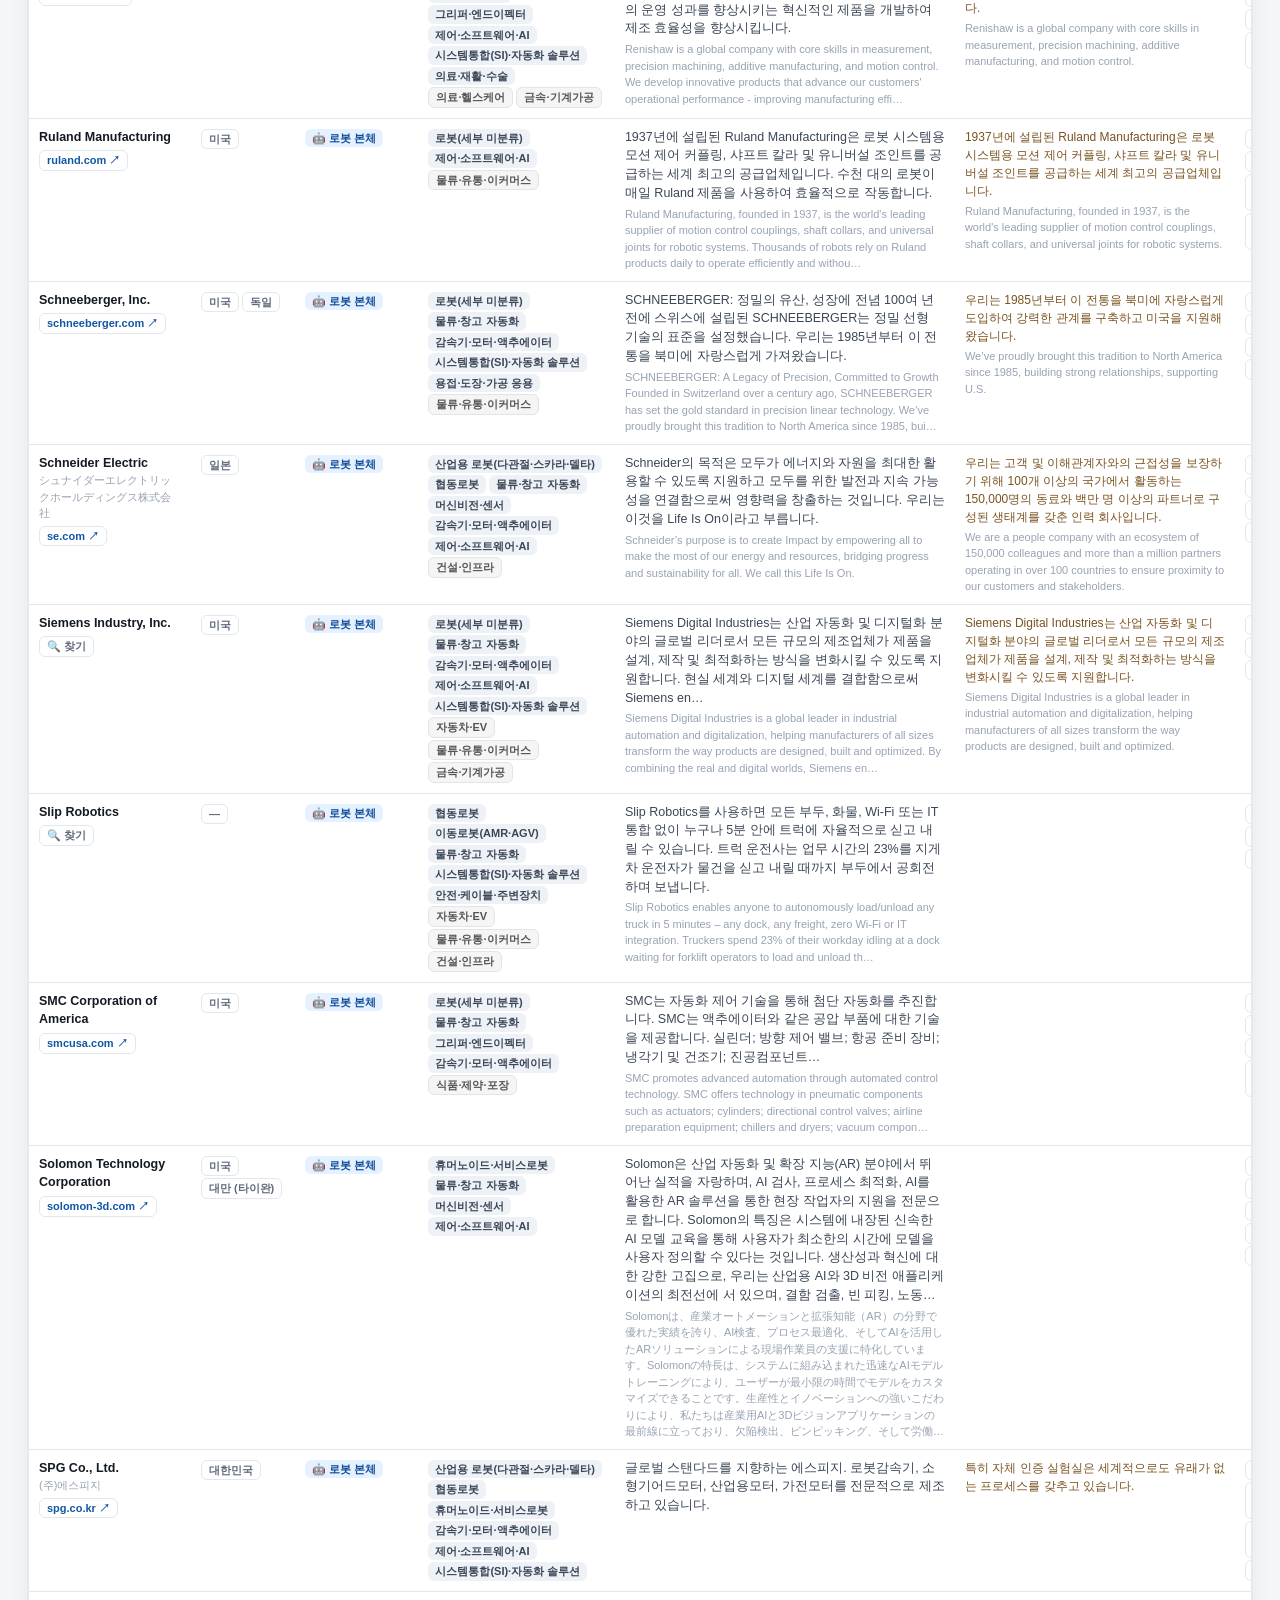
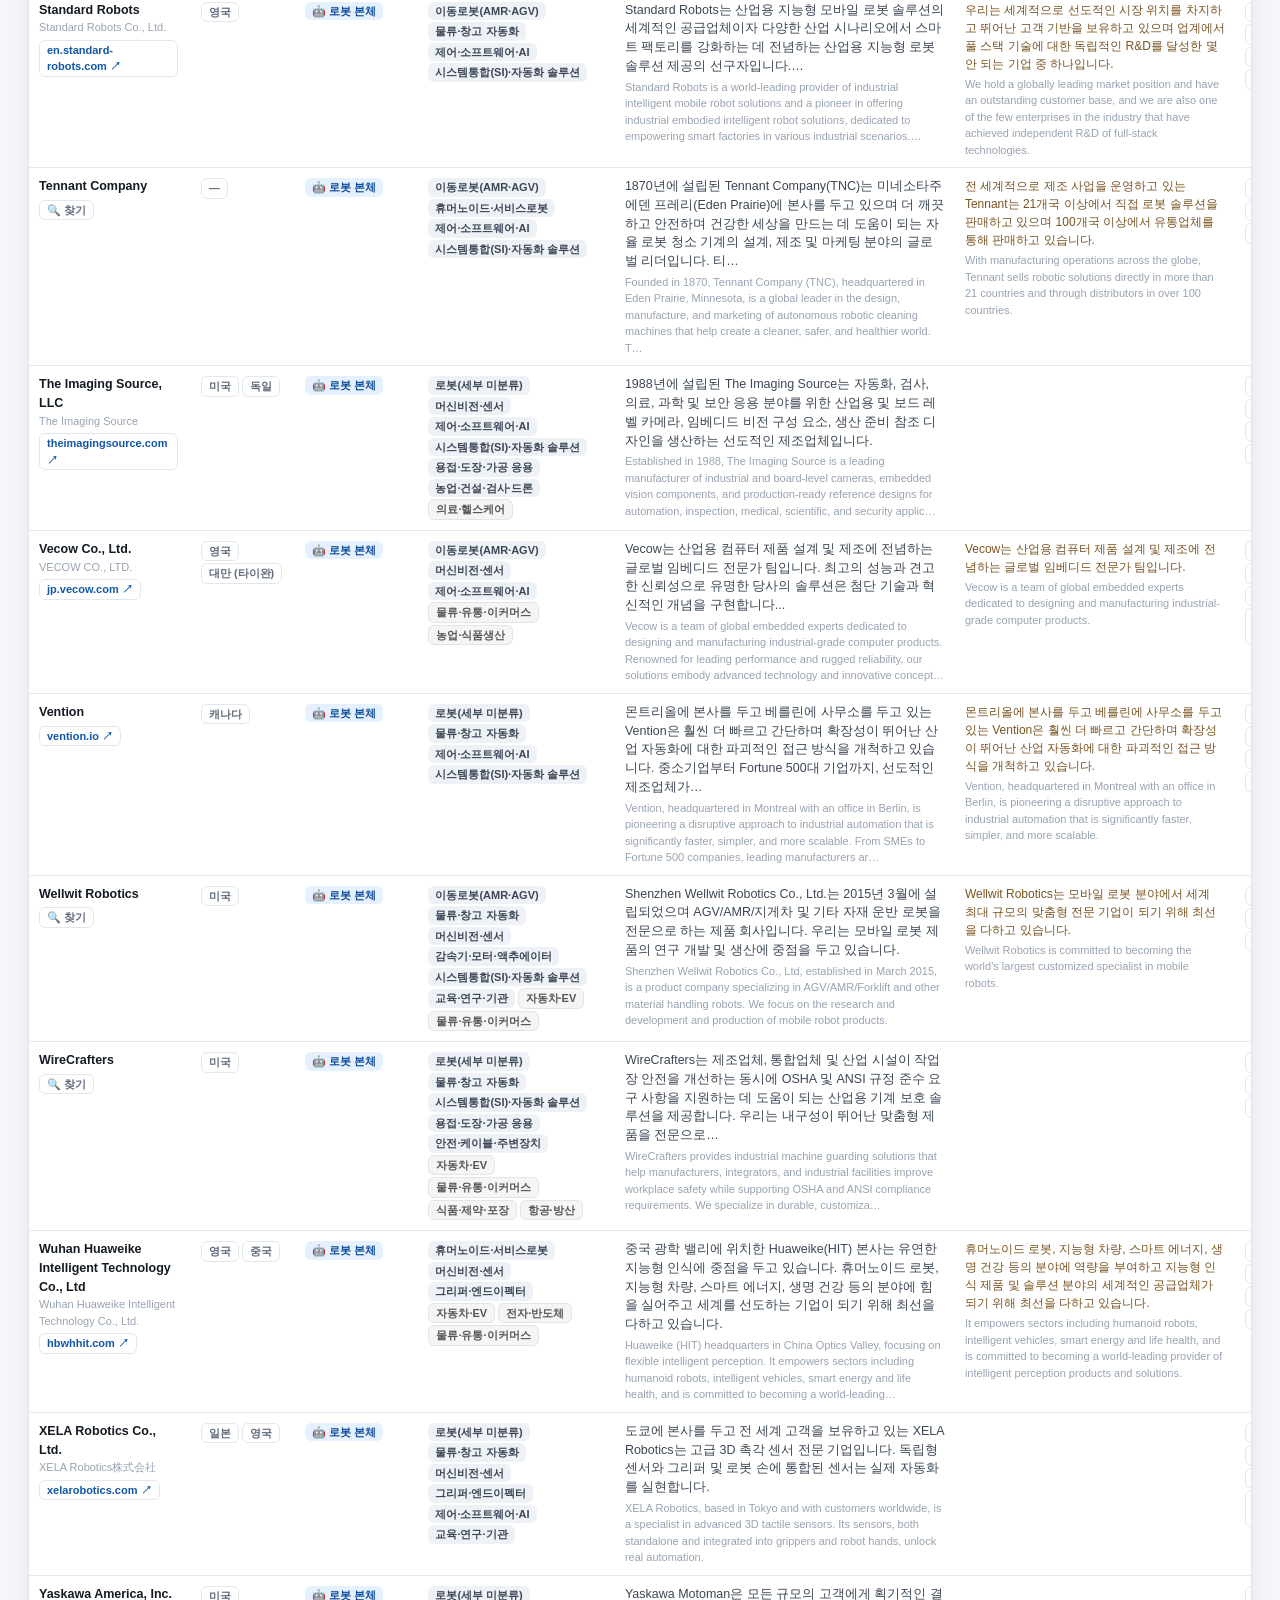
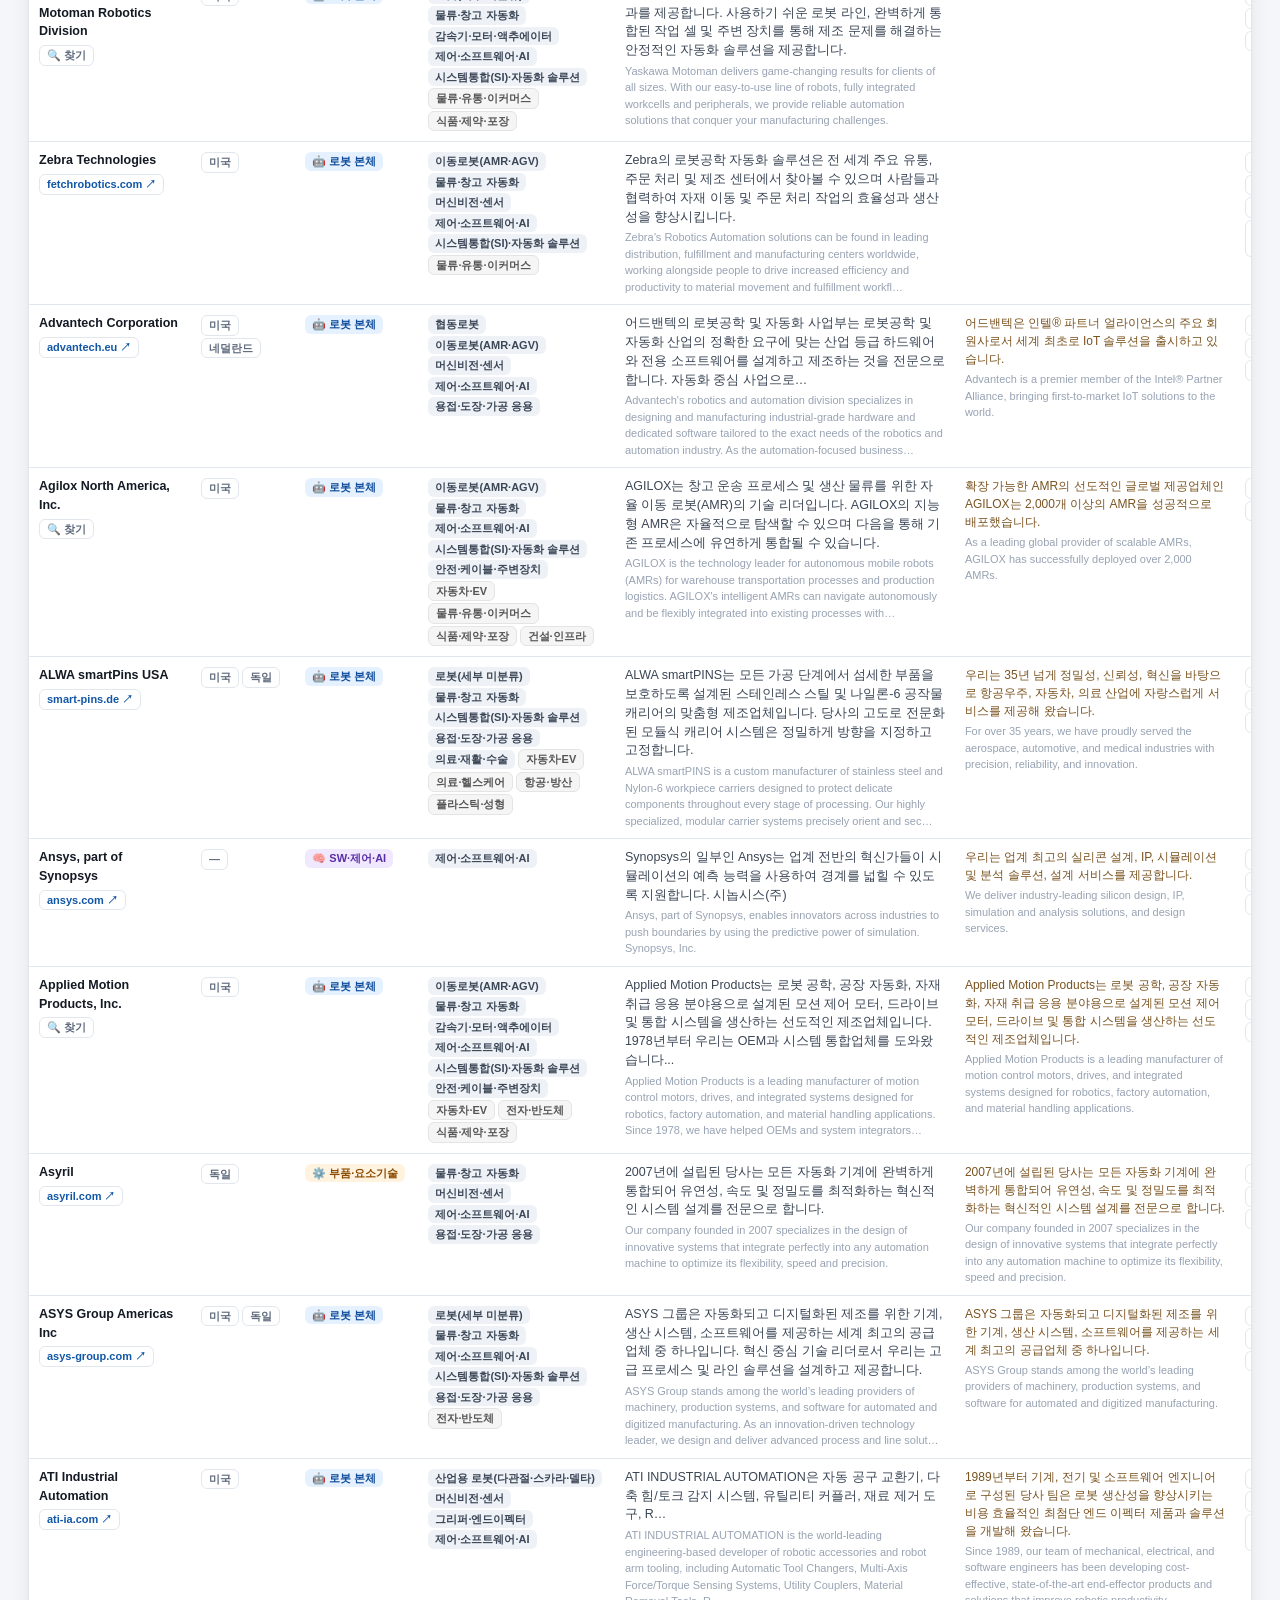
==== commit c259c705: "데이터 갱신 2026-10-21" ====
--- a/robots.html
+++ b/robots.html
@@ -4,8 +4,8 @@
 <meta charset="utf-8">
 <meta name="viewport" content="width=device-width,initial-scale=1">
 <title>로봇 전시회 출품사 레이더</title>
-<link rel="stylesheet" href="styles.css?v=202610200854">
-<link rel="stylesheet" href="robots.css?v=202610200854">
+<link rel="stylesheet" href="styles.css?v=202610210904">
+<link rel="stylesheet" href="robots.css?v=202610210904">
 </head>
 <body>
 <header>
@@ -33,7 +33,7 @@
 <div class="scrim" id="scrim"></div>
 <aside class="drawer" id="drawer"></aside>
 
-<script src="app-robots.js?v=202610200854"></script>
-<script src="robots.js?v=202610200854"></script>
+<script src="app-robots.js?v=202610210904"></script>
+<script src="robots.js?v=202610210904"></script>
 </body>
 </html>
